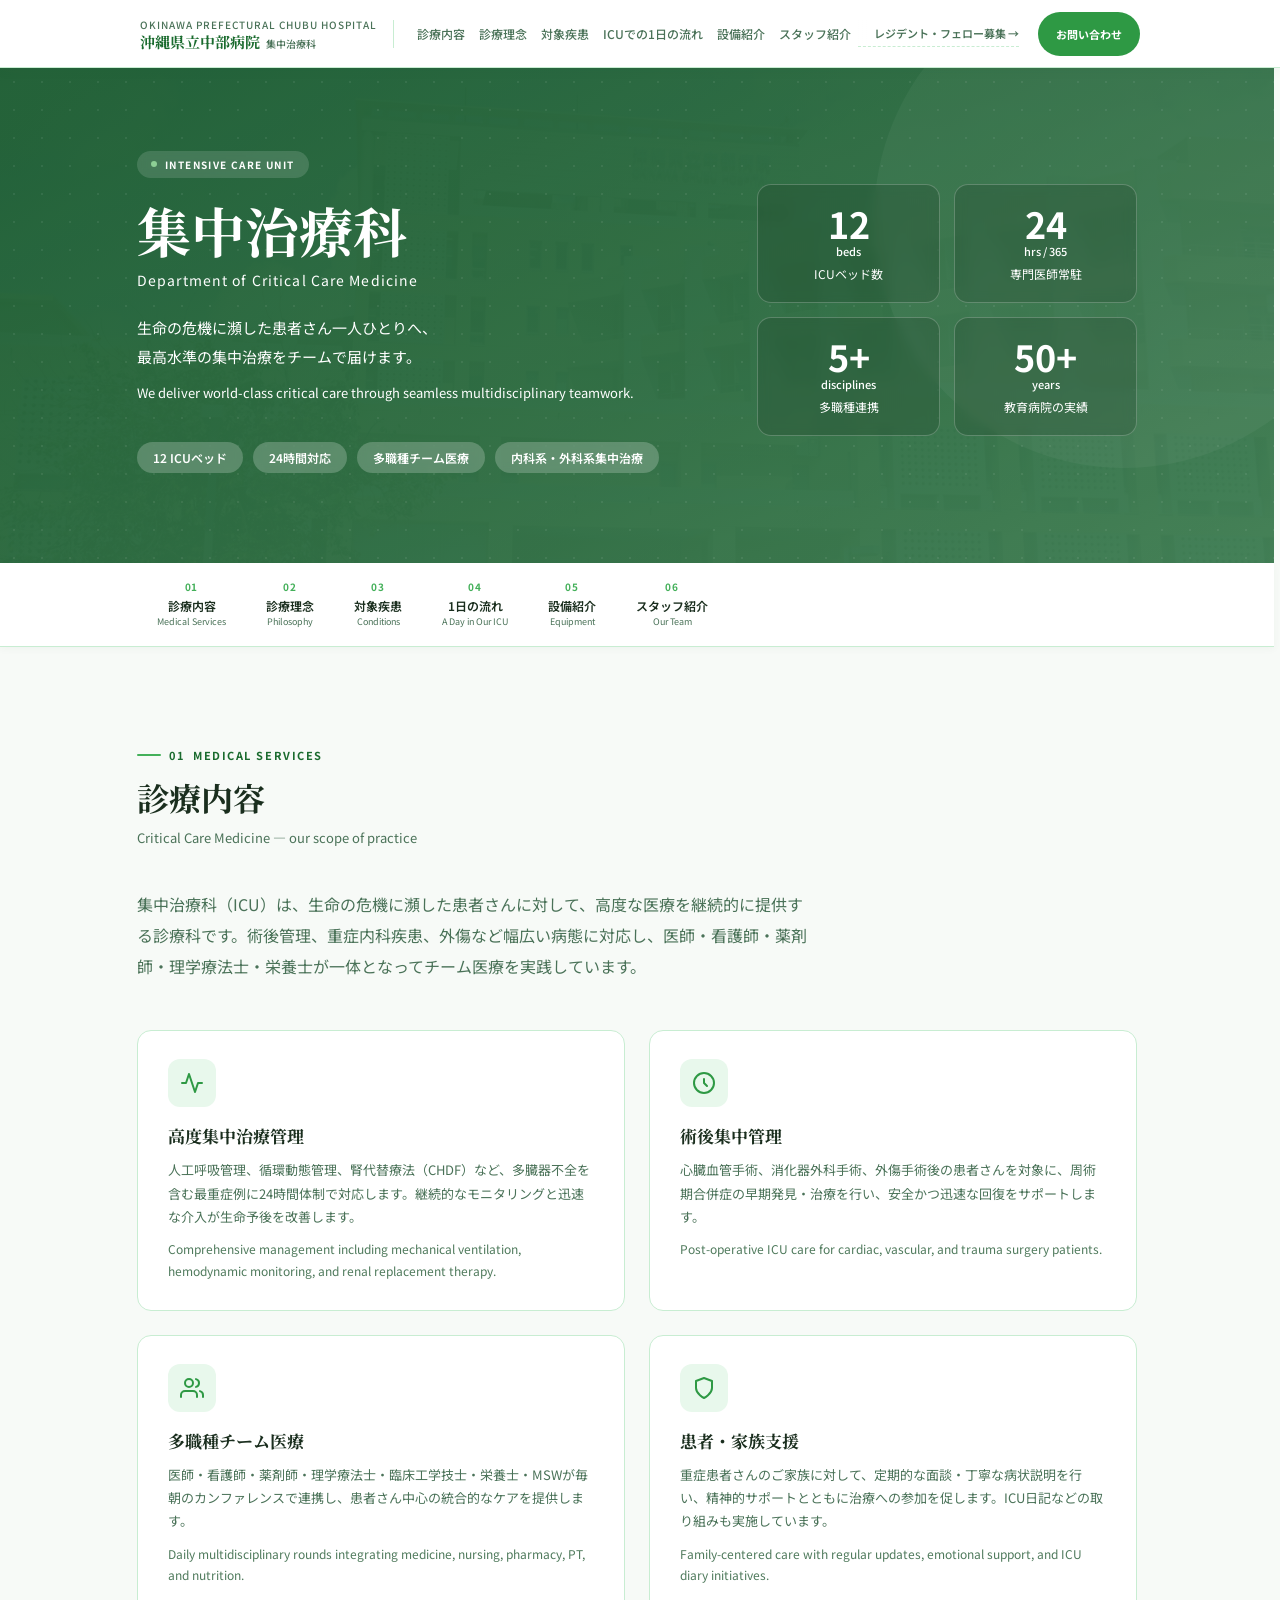
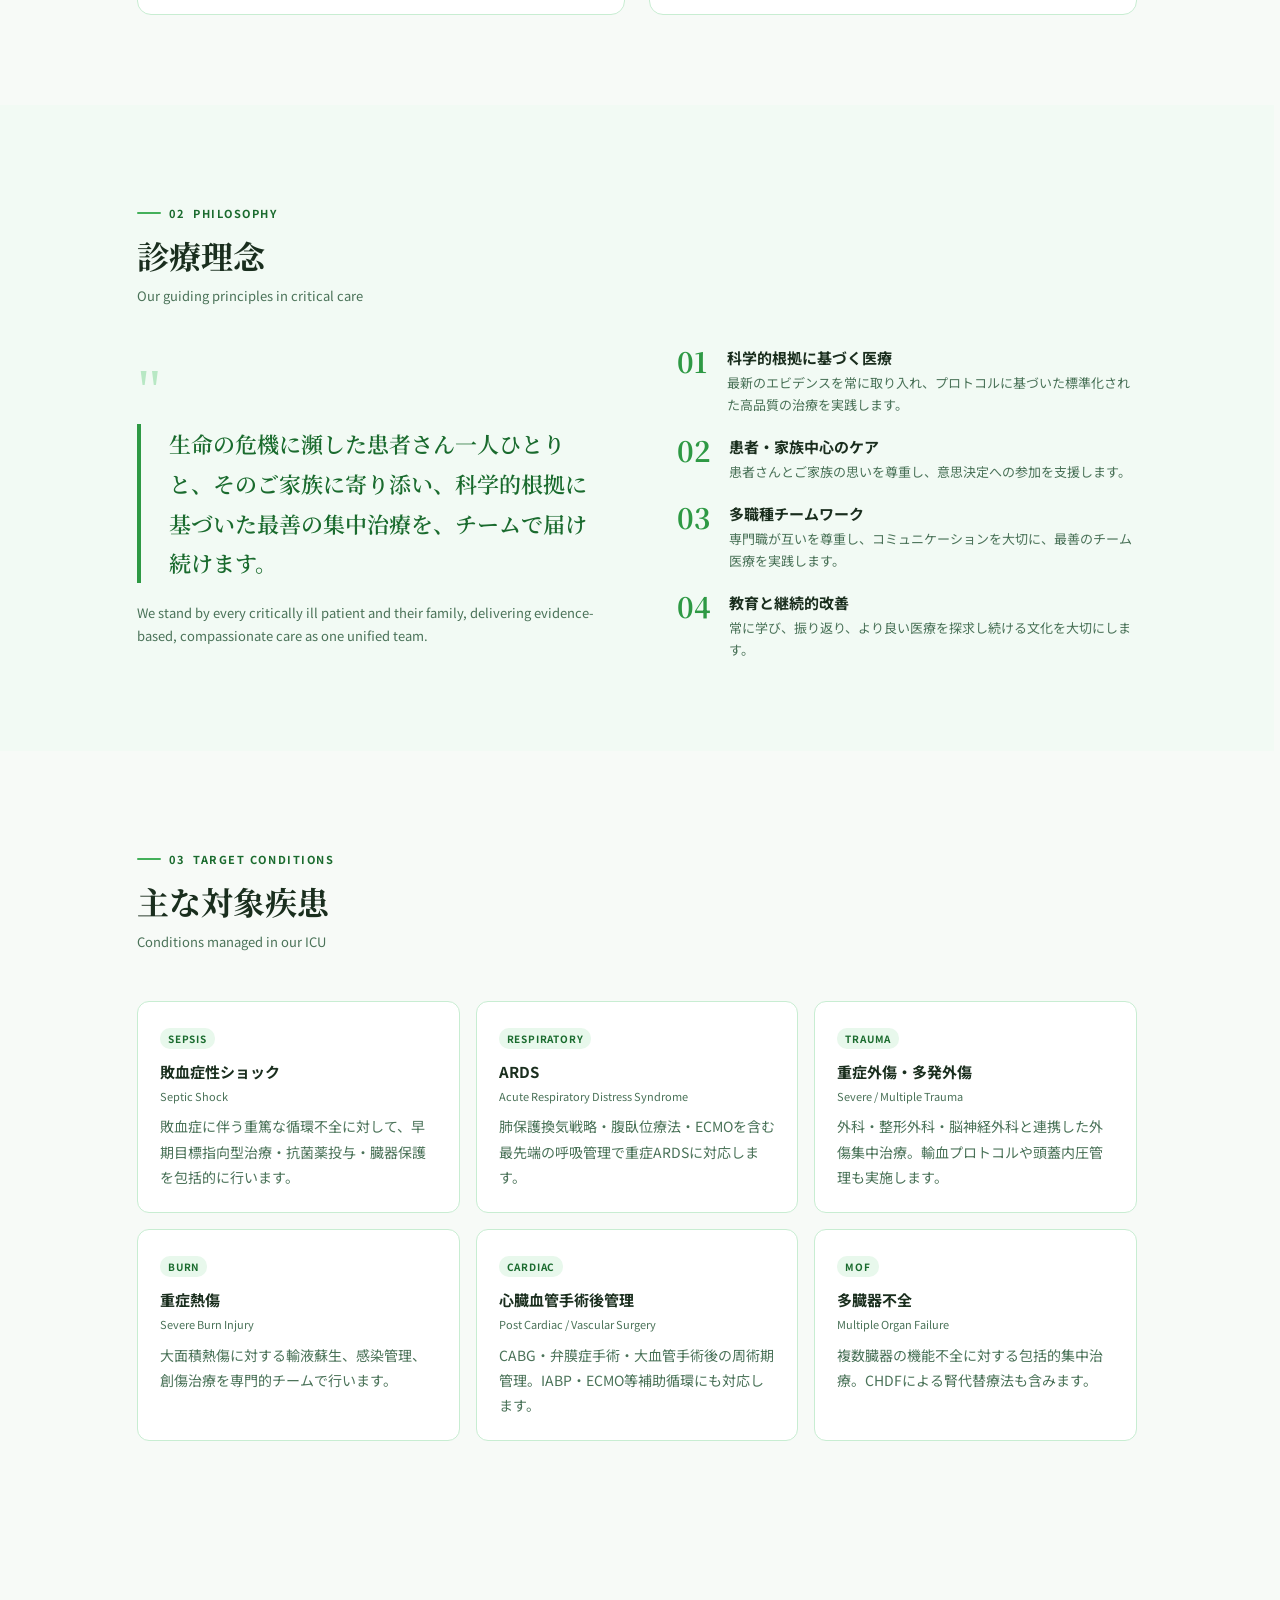
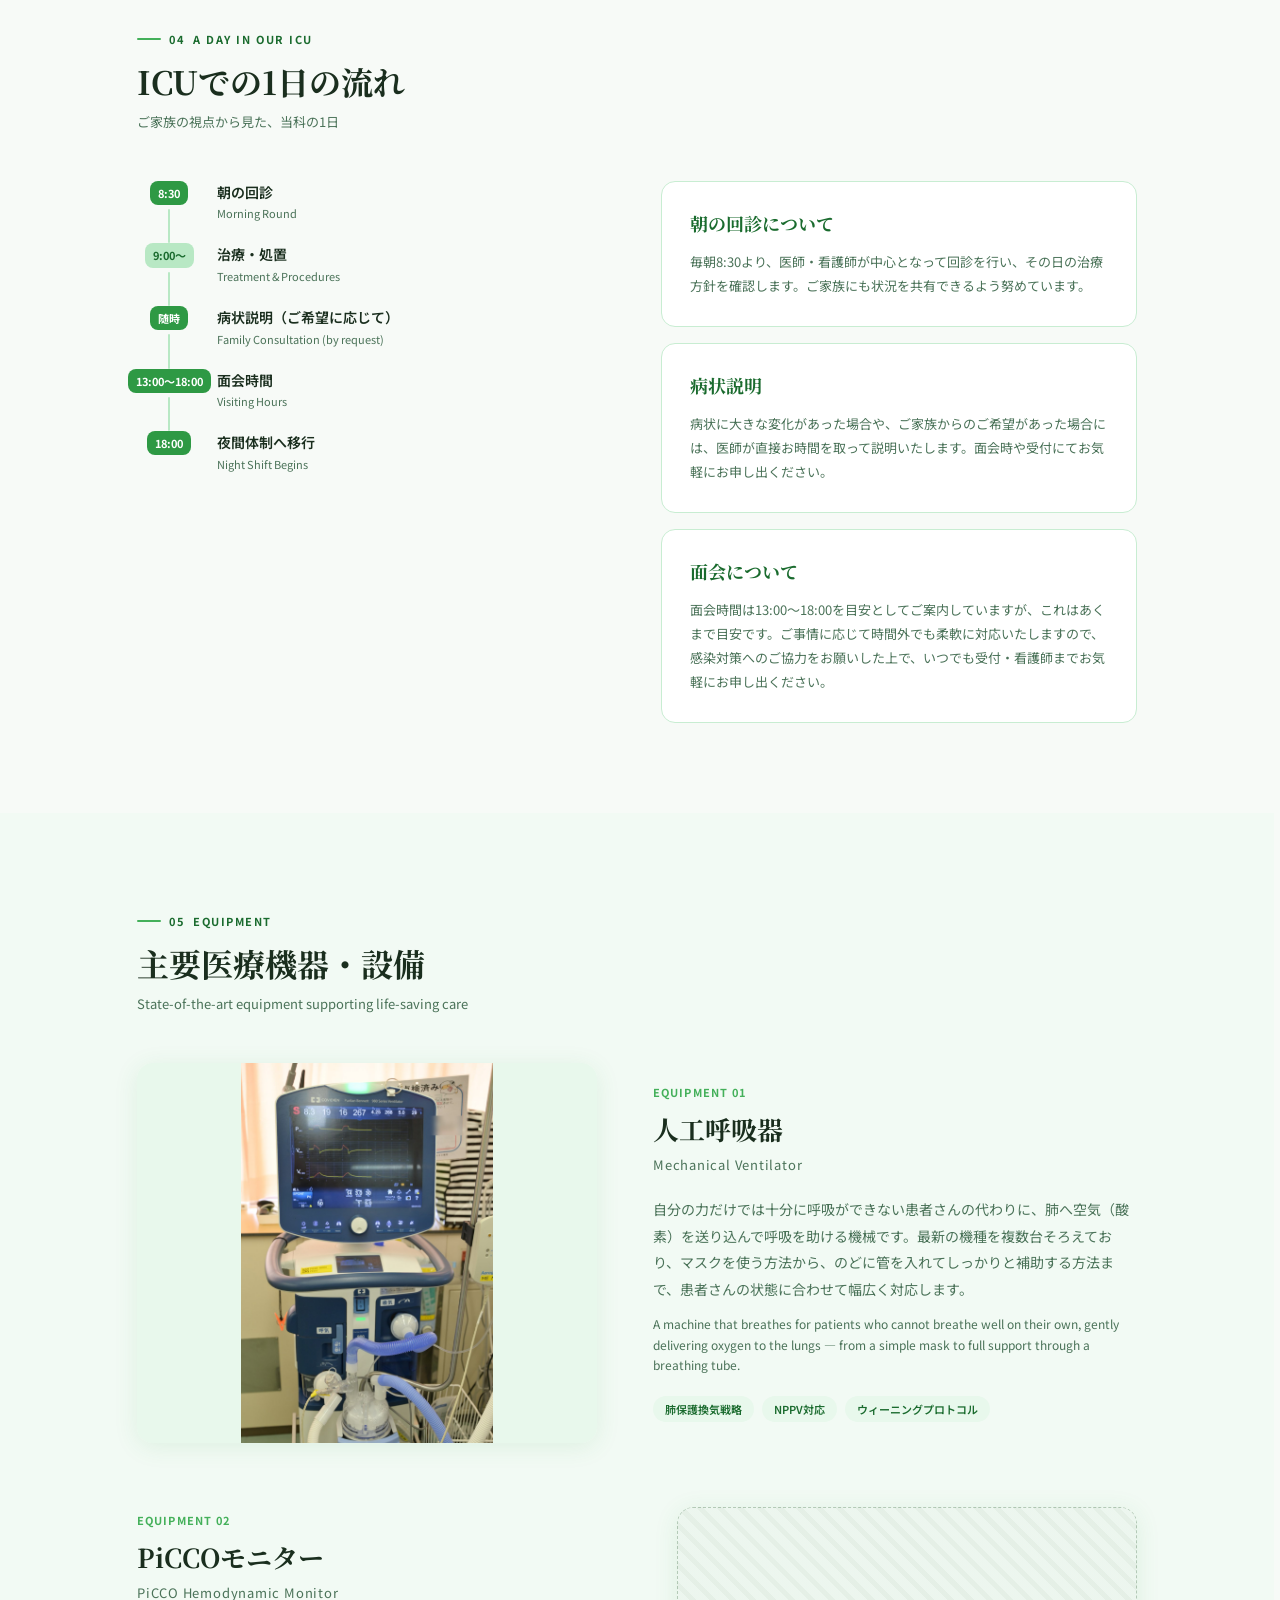
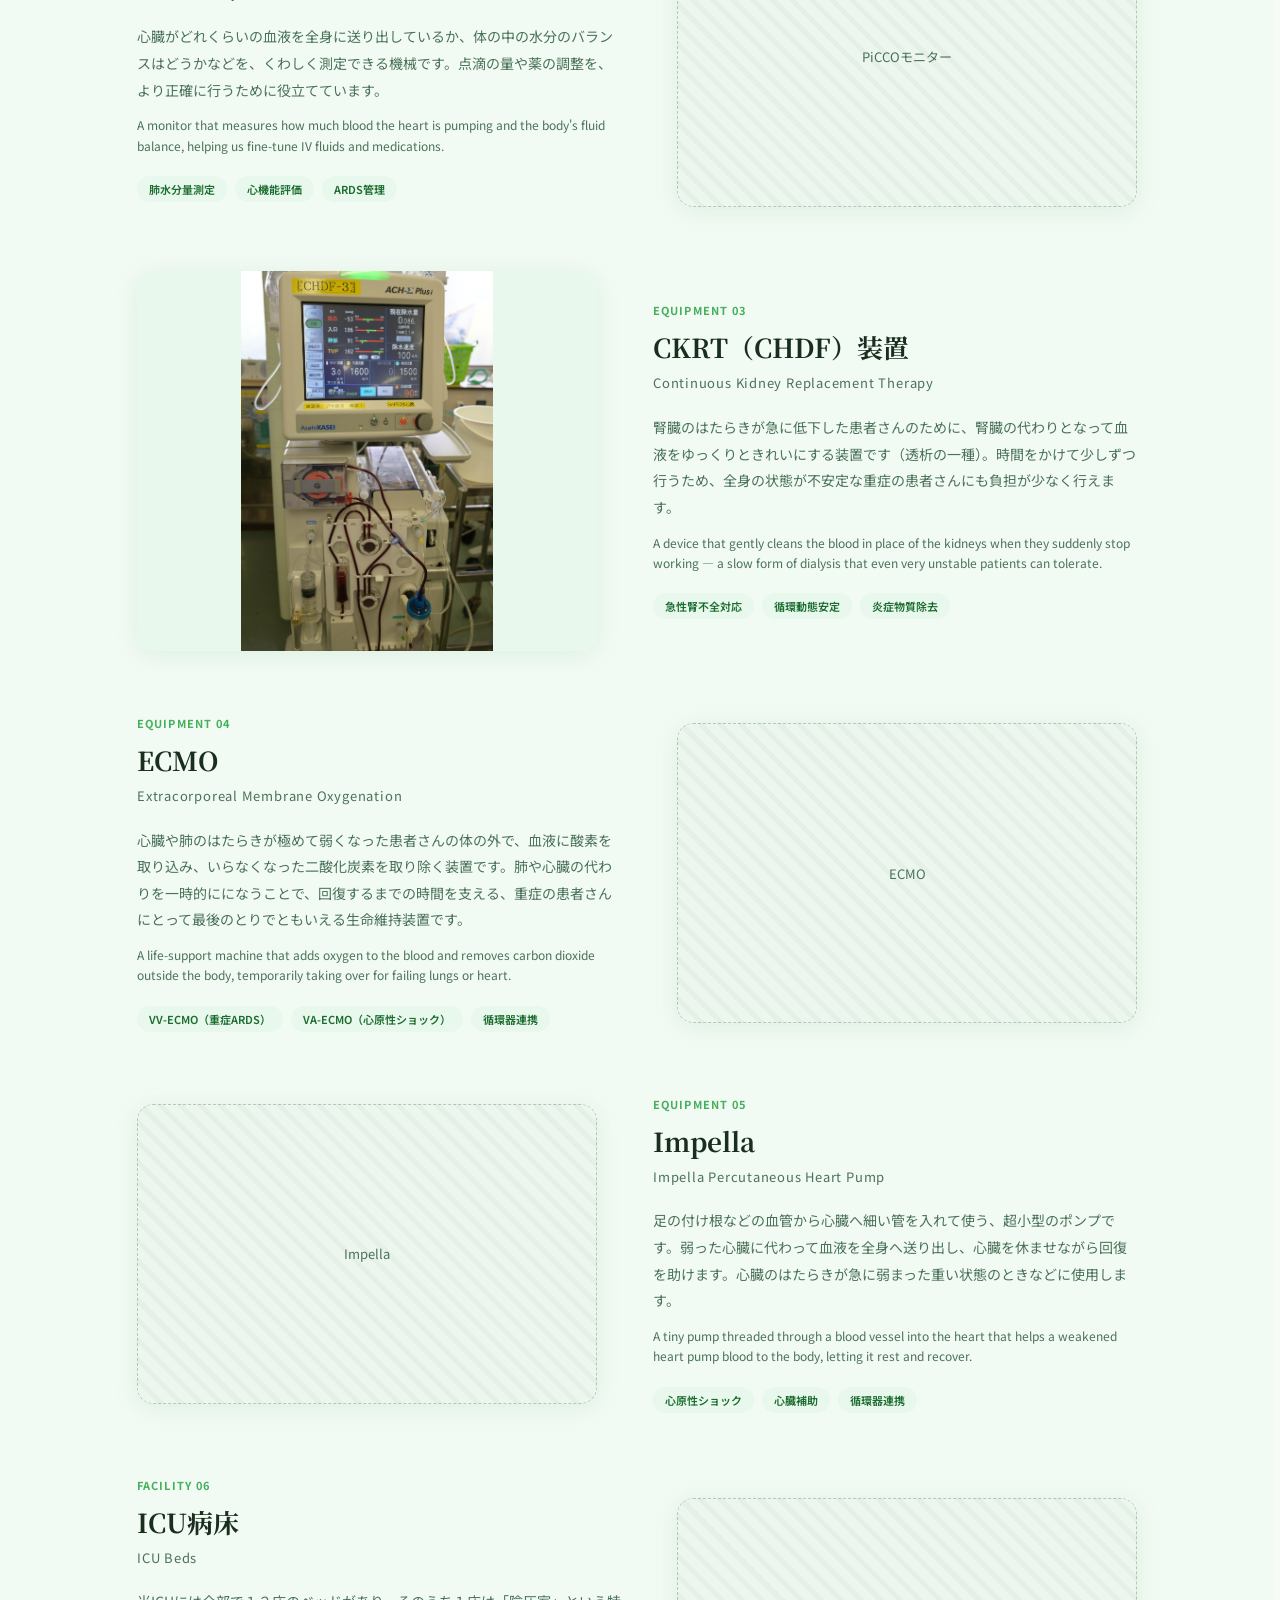
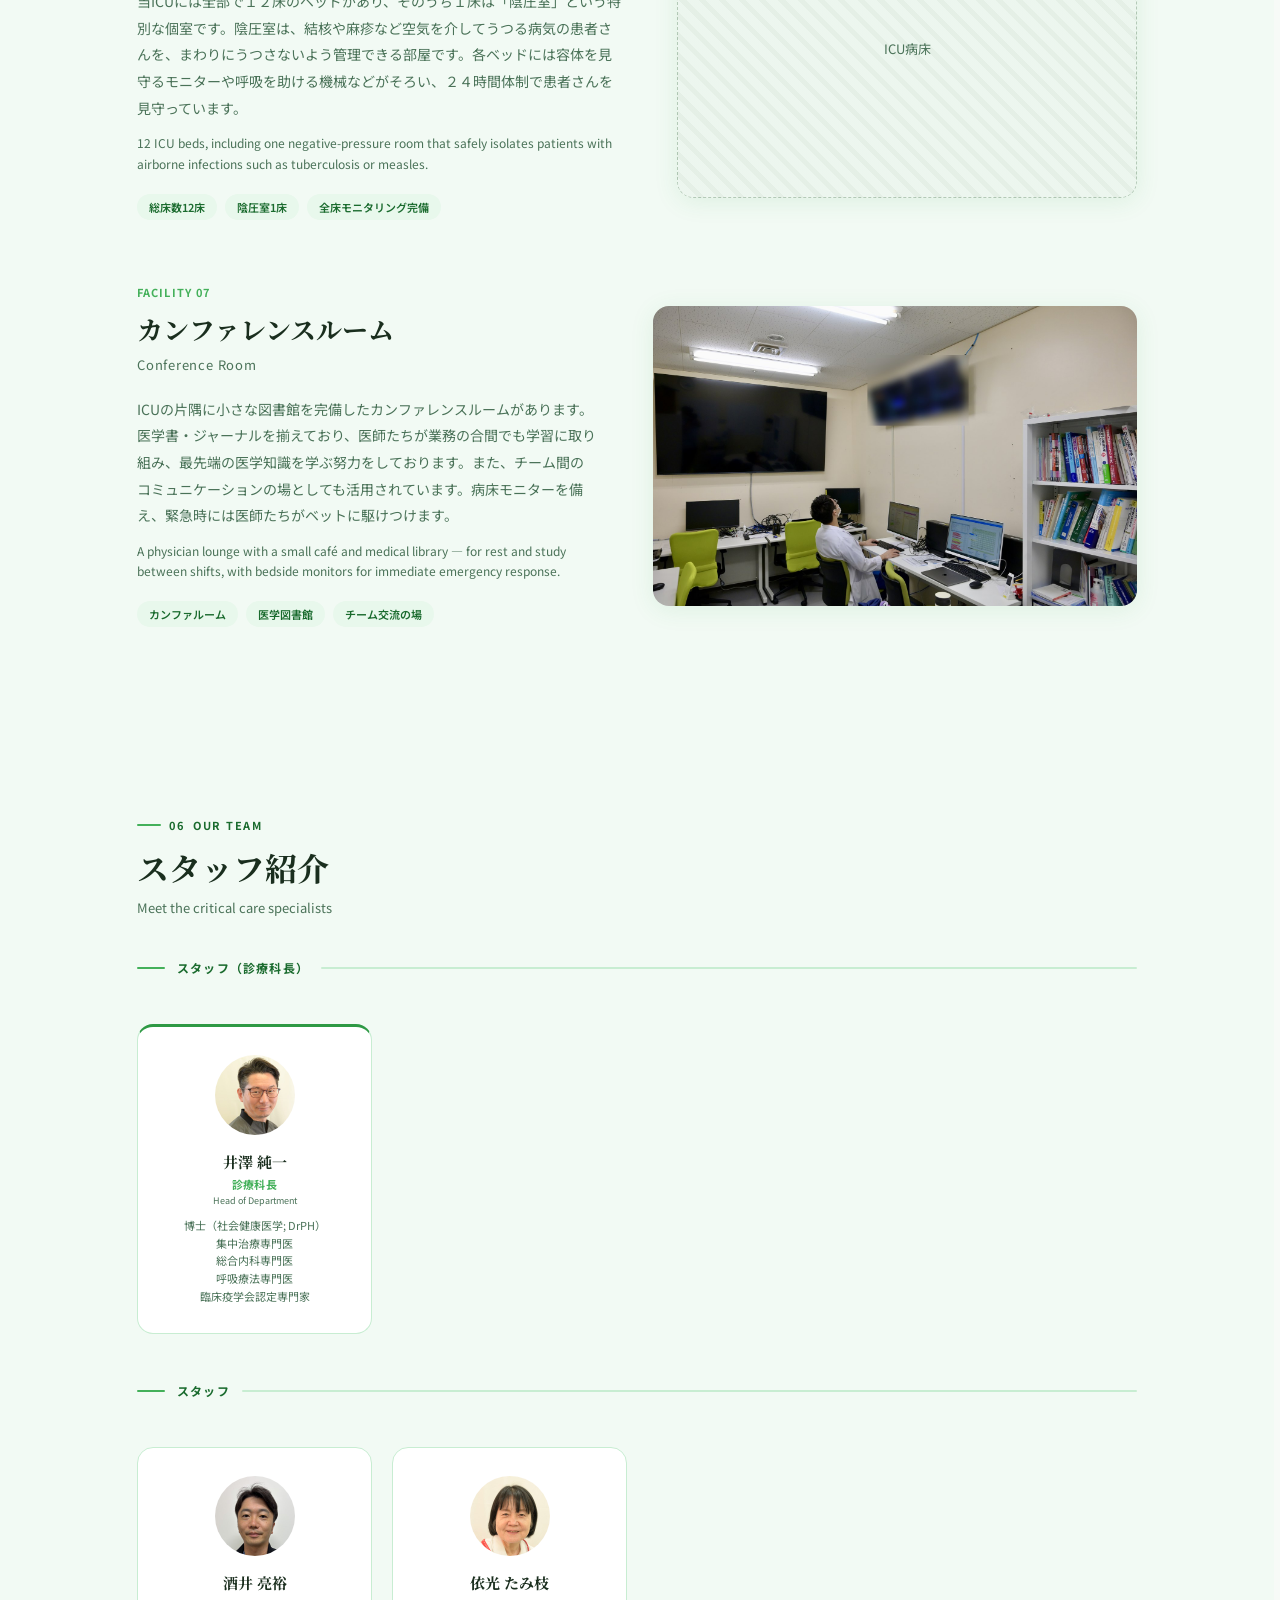
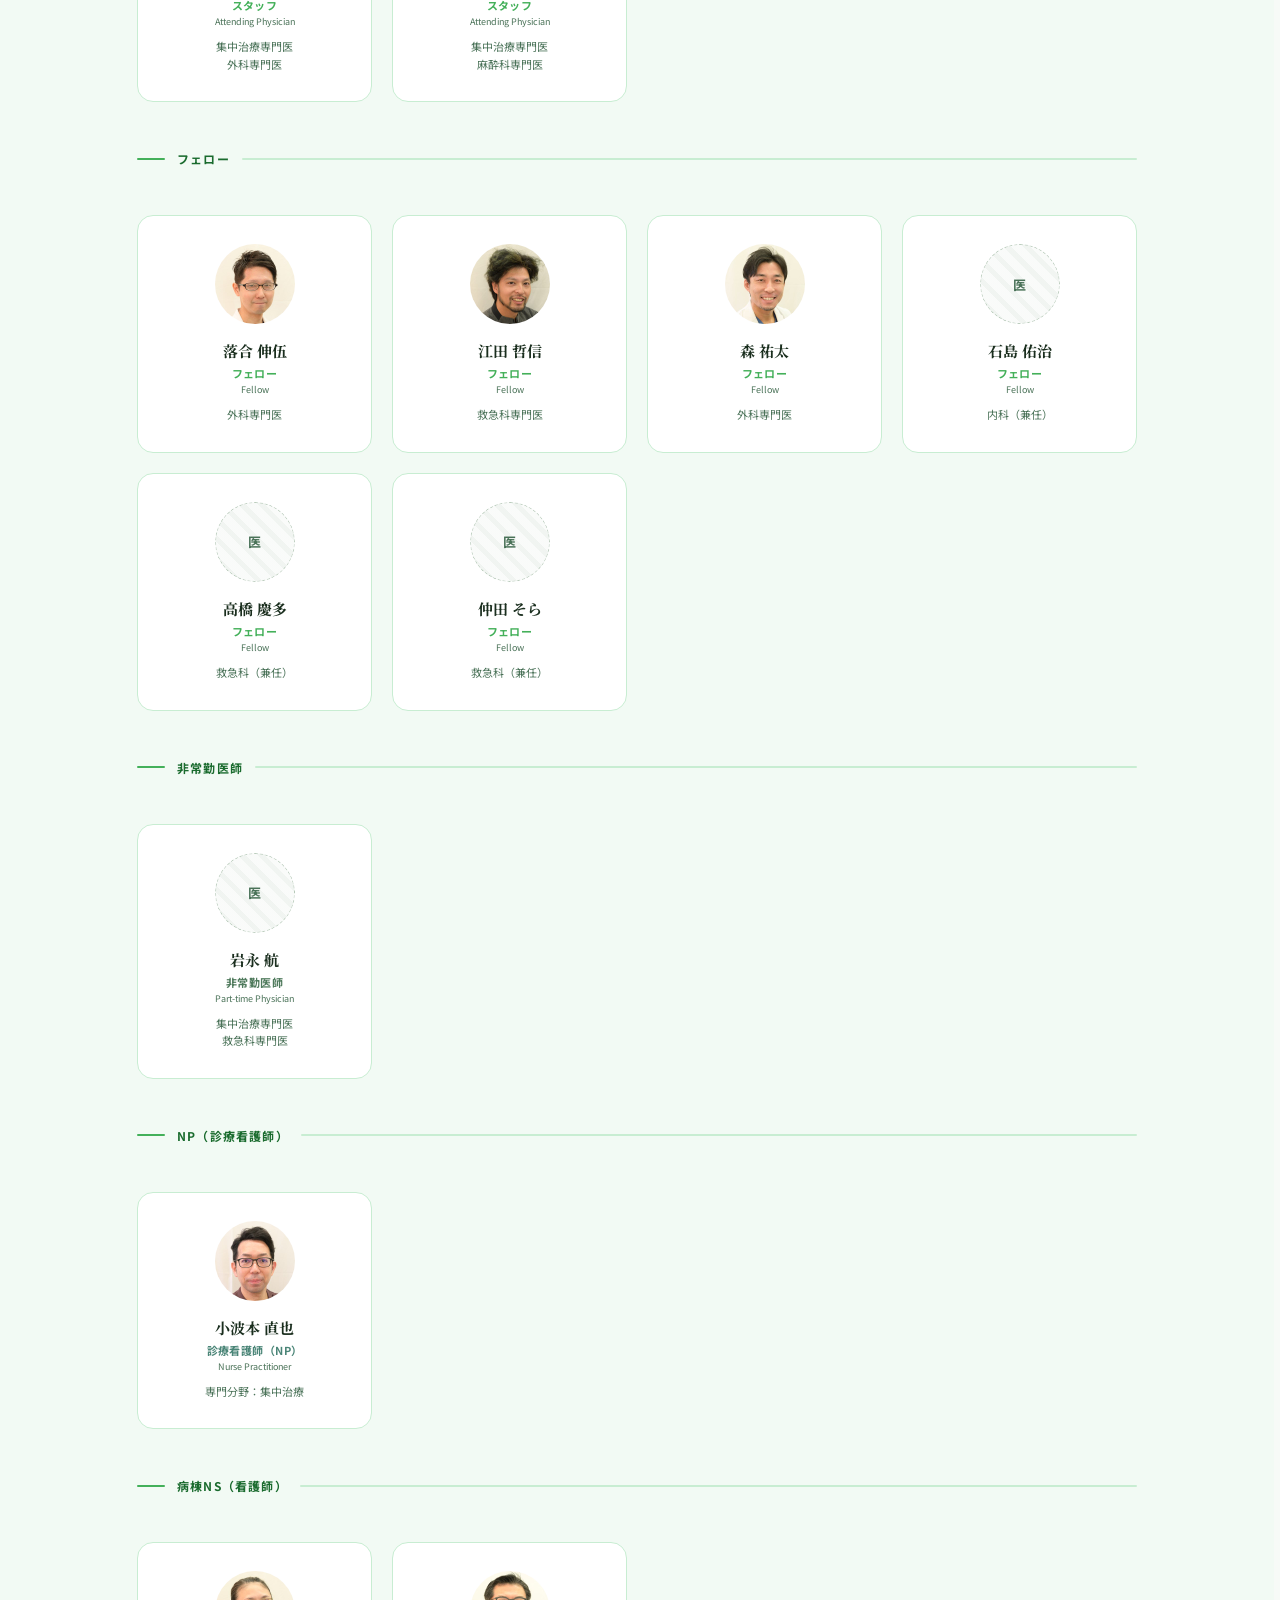
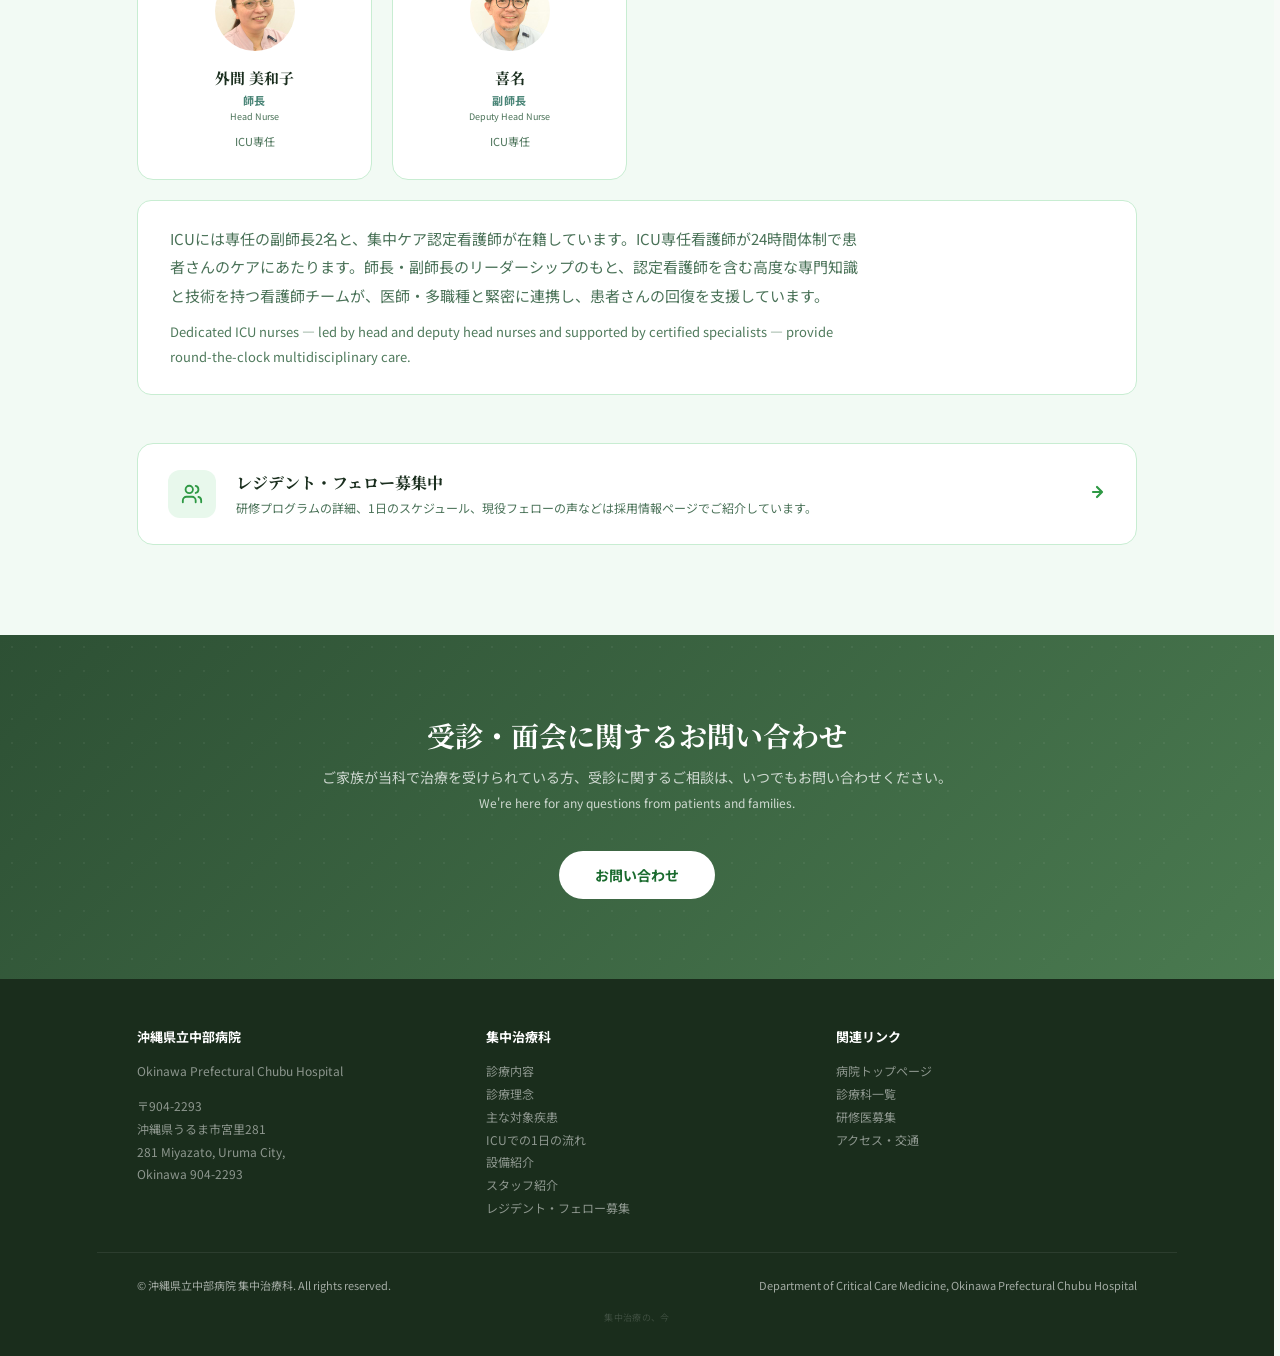
==== index.html @ 28f78ae8 "第5段階: ダミー枠の英語表記、ヘッダーの押せないリンク、残りのコントラスト ダミー枠（写真が入るまでの点線の箱・両ページ） - 「ICU Beds · photo」のような英語の補助表記を非表示にし" ====
<!DOCTYPE html>
<html lang="ja">
<head>
  <meta charset="UTF-8">
  <meta name="viewport" content="width=device-width, initial-scale=1.0">
  <meta name="robots" content="noindex, nofollow">
  <title>集中治療科 | 沖縄県立中部病院</title>
  <link rel="preconnect" href="https://fonts.googleapis.com">
  <!-- フォント本体は fonts.gstatic.com から来るので、そちらにも先に接続しておく -->
  <link rel="preconnect" href="https://fonts.gstatic.com" crossorigin>
  <link href="https://fonts.googleapis.com/css2?family=Noto+Sans+JP:wght@300;400;500;600;700&family=Noto+Serif+JP:wght@400;500;600;700&display=swap" rel="stylesheet">
  <link rel="stylesheet" href="style.css?v=20260916e">
  <link rel="icon" type="image/svg+xml" href="[data-uri]">
</head>
<body>
<a class="skip-link" href="#main">本文へスキップ</a>

<!-- STICKY HEADER -->
<header id="site-header">
  <div class="inner">
    <div class="header-logo">
      <div class="hosp">OKINAWA PREFECTURAL CHUBU HOSPITAL</div>
      <div class="dept">沖縄県立中部病院<span>集中治療科</span></div>
    </div>
    <div class="header-divider"></div>
    <button id="navToggle" class="nav-toggle" aria-label="メニューを開く" aria-expanded="false" aria-controls="main-nav">
      <span class="nav-toggle-bar"></span><span class="nav-toggle-bar"></span><span class="nav-toggle-bar"></span>
    </button>
    <nav id="main-nav">
      <button class="nav-link" data-target="medical">診療内容</button>
      <button class="nav-link" data-target="philosophy">診療理念</button>
      <button class="nav-link" data-target="diseases">対象疾患</button>
      <button class="nav-link" data-target="daily-flow">ICUでの1日の流れ</button>
      <button class="nav-link" data-target="equipment">設備紹介</button>
      <button class="nav-link" data-target="staff">スタッフ紹介</button>
      <a class="header-crosslink" href="recruit.html"><span class="cl-long">医療従事者の方へ：</span>レジデント・フェロー募集 →</a>
    </nav>
    <!-- 一般向けページのお問い合わせは病院公式サイトの問い合わせフォームへ。
         採用ページ（recruit.html）は宛先が別（医師募集ページ）なので注意。 -->
    <a class="header-contact" href="https://chubuweb.hosp.pref.okinawa.jp/contact/"
       target="_blank" rel="noopener noreferrer"
       aria-label="お問い合わせ（病院公式サイトのお問い合わせページ・新しいタブで開きます）">お問い合わせ</a>
  </div>
</header>

<main id="main">
<!-- HERO -->
<section id="hero">
  <div class="hero-inner">
    <div class="hero-text">
      <div class="hero-badge"><div class="dot"></div><span>INTENSIVE CARE UNIT</span></div>
      <h1 class="hero-title">集中治療科</h1>
      <p class="hero-title-en">Department of Critical Care Medicine</p>
      <p class="hero-desc">
        生命の危機に瀕した患者さん一人ひとりへ、<br>
        最高水準の集中治療をチームで届けます。
        <span style="font-size:13px;color:#fff;">We deliver world-class critical care through seamless multidisciplinary teamwork.</span>
      </p>
      <div class="hero-tags">
        <span class="hero-tag">12 ICUベッド</span>
        <span class="hero-tag">24時間対応</span>
        <span class="hero-tag">多職種チーム医療</span>
        <span class="hero-tag">内科系・外科系集中治療</span>
      </div>
    </div>
    <div class="hero-stats">
      <div class="hero-stat">
        <div class="num">12</div>
        <div class="unit">beds</div>
        <div class="label">ICUベッド数</div>
      </div>
      <div class="hero-stat">
        <div class="num">24</div>
        <div class="unit">hrs / 365</div>
        <div class="label">専門医師常駐</div>
      </div>
      <div class="hero-stat">
        <div class="num">5+</div>
        <div class="unit">disciplines</div>
        <div class="label">多職種連携</div>
      </div>
      <div class="hero-stat">
        <div class="num">50+</div>
        <div class="unit">years</div>
        <div class="label">教育病院の実績</div>
      </div>
    </div>
  </div>
</section>

<!-- JUMP NAV (TABLE OF CONTENTS) -->
<div id="jump-nav">
  <div class="jump-nav-inner">
    <a class="jump-item" href="#medical"><span class="num">01</span><span class="name">診療内容</span><span class="name-en">Medical Services</span></a>
    <a class="jump-item" href="#philosophy"><span class="num">02</span><span class="name">診療理念</span><span class="name-en">Philosophy</span></a>
    <a class="jump-item" href="#diseases"><span class="num">03</span><span class="name">対象疾患</span><span class="name-en">Conditions</span></a>
    <a class="jump-item" href="#daily-flow"><span class="num">04</span><span class="name">1日の流れ</span><span class="name-en">A Day in Our ICU</span></a>
    <a class="jump-item" href="#equipment"><span class="num">05</span><span class="name">設備紹介</span><span class="name-en">Equipment</span></a>
    <a class="jump-item" href="#staff"><span class="num">06</span><span class="name">スタッフ紹介</span><span class="name-en">Our Team</span></a>
  </div>
</div>

<!-- ════════════════════════════════ -->
<!-- 01 診療内容                      -->
<!-- ════════════════════════════════ -->
<section id="medical" class="page-section" data-screen-label="01 診療内容">
  <div class="container">
    <div class="section-label">01 &nbsp;Medical Services</div>
    <h2 class="section-title">診療内容</h2>
    <p class="section-subtitle">Critical Care Medicine — our scope of practice</p>

    <p style="font-size:16px;color:var(--text-muted);line-height:1.95;max-width:680px;margin-bottom:48px;text-wrap:pretty;">
      集中治療科（ICU）は、生命の危機に瀕した患者さんに対して、高度な医療を継続的に提供する診療科です。術後管理、重症内科疾患、外傷など幅広い病態に対応し、医師・看護師・薬剤師・理学療法士・栄養士が一体となってチーム医療を実践しています。
    </p>

    <div class="medical-grid">
      <div class="medical-card reveal">
        <div class="icon">
          <svg width="24" height="24" viewBox="0 0 24 24" fill="none" stroke="var(--primary)" stroke-width="2" stroke-linecap="round" stroke-linejoin="round"><path d="M22 12h-4l-3 9L9 3l-3 9H2"/></svg>
        </div>
        <h3>高度集中治療管理</h3>
        <p>人工呼吸管理、循環動態管理、腎代替療法（CHDF）など、多臓器不全を含む最重症例に24時間体制で対応します。継続的なモニタリングと迅速な介入が生命予後を改善します。</p>
        <p style="font-size:12px;margin-top:10px;color:var(--text-light);">Comprehensive management including mechanical ventilation, hemodynamic monitoring, and renal replacement therapy.</p>
      </div>
      <div class="medical-card reveal">
        <div class="icon">
          <svg width="24" height="24" viewBox="0 0 24 24" fill="none" stroke="var(--primary)" stroke-width="2" stroke-linecap="round" stroke-linejoin="round"><circle cx="12" cy="12" r="10"/><path d="M12 8v4l3 3"/></svg>
        </div>
        <h3>術後集中管理</h3>
        <p>心臓血管手術、消化器外科手術、外傷手術後の患者さんを対象に、周術期合併症の早期発見・治療を行い、安全かつ迅速な回復をサポートします。</p>
        <p style="font-size:12px;margin-top:10px;color:var(--text-light);">Post-operative ICU care for cardiac, vascular, and trauma surgery patients.</p>
      </div>
      <div class="medical-card reveal">
        <div class="icon">
          <svg width="24" height="24" viewBox="0 0 24 24" fill="none" stroke="var(--primary)" stroke-width="2" stroke-linecap="round" stroke-linejoin="round"><path d="M17 21v-2a4 4 0 0 0-4-4H5a4 4 0 0 0-4 4v2"/><circle cx="9" cy="7" r="4"/><path d="M23 21v-2a4 4 0 0 0-3-3.87"/><path d="M16 3.13a4 4 0 0 1 0 7.75"/></svg>
        </div>
        <h3>多職種チーム医療</h3>
        <p>医師・看護師・薬剤師・理学療法士・臨床工学技士・栄養士・MSWが毎朝のカンファレンスで連携し、患者さん中心の統合的なケアを提供します。</p>
        <p style="font-size:12px;margin-top:10px;color:var(--text-light);">Daily multidisciplinary rounds integrating medicine, nursing, pharmacy, PT, and nutrition.</p>
      </div>
      <div class="medical-card reveal">
        <div class="icon">
          <svg width="24" height="24" viewBox="0 0 24 24" fill="none" stroke="var(--primary)" stroke-width="2" stroke-linecap="round" stroke-linejoin="round"><path d="M12 22s8-4 8-10V5l-8-3-8 3v7c0 6 8 10 8 10z"/></svg>
        </div>
        <h3>患者・家族支援</h3>
        <p>重症患者さんのご家族に対して、定期的な面談・丁寧な病状説明を行い、精神的サポートとともに治療への参加を促します。ICU日記などの取り組みも実施しています。</p>
        <p style="font-size:12px;margin-top:10px;color:var(--text-light);">Family-centered care with regular updates, emotional support, and ICU diary initiatives.</p>
      </div>
    </div>
  </div>
</section>

<!-- ════════════════════════════════ -->
<!-- 02 診療理念                      -->
<!-- ════════════════════════════════ -->
<section id="philosophy" class="page-section alt" data-screen-label="02 診療理念">
  <div class="container">
    <div class="section-label">02 &nbsp;Philosophy</div>
    <h2 class="section-title">診療理念</h2>
    <p class="section-subtitle">Our guiding principles in critical care</p>

    <div class="philosophy-inner">
      <div class="reveal">
        <div class="philosophy-quote-mark">"</div>
        <div class="philosophy-quote">
          生命の危機に瀕した患者さん一人ひとりと、そのご家族に寄り添い、科学的根拠に基づいた最善の集中治療を、チームで届け続けます。
        </div>
        <p style="font-size:13px;color:var(--text-muted);margin-top:18px;line-height:1.8;">
          We stand by every critically ill patient and their family, delivering evidence-based, compassionate care as one unified team.
        </p>
      </div>

      <div class="philosophy-values reveal">
        <div class="value-item">
          <div class="value-num">01</div>
          <div>
            <h3>科学的根拠に基づく医療</h3>
            <p>最新のエビデンスを常に取り入れ、プロトコルに基づいた標準化された高品質の治療を実践します。</p>
          </div>
        </div>
        <div class="value-item">
          <div class="value-num">02</div>
          <div>
            <h3>患者・家族中心のケア</h3>
            <p>患者さんとご家族の思いを尊重し、意思決定への参加を支援します。</p>
          </div>
        </div>
        <div class="value-item">
          <div class="value-num">03</div>
          <div>
            <h3>多職種チームワーク</h3>
            <p>専門職が互いを尊重し、コミュニケーションを大切に、最善のチーム医療を実践します。</p>
          </div>
        </div>
        <div class="value-item">
          <div class="value-num">04</div>
          <div>
            <h3>教育と継続的改善</h3>
            <p>常に学び、振り返り、より良い医療を探求し続ける文化を大切にします。</p>
          </div>
        </div>
      </div>
    </div>
  </div>
</section>

<!-- ════════════════════════════════ -->
<!-- 03 対象疾患                      -->
<!-- ════════════════════════════════ -->
<section id="diseases" class="page-section" data-screen-label="03 対象疾患">
  <div class="container">
    <div class="section-label">03 &nbsp;Target Conditions</div>
    <h2 class="section-title">主な対象疾患</h2>
    <p class="section-subtitle">Conditions managed in our ICU</p>

    <div class="disease-grid">
      <div class="disease-card reveal">
        <div class="tag">SEPSIS</div>
        <h3>敗血症性ショック</h3>
        <p class="en">Septic Shock</p>
        <p style="font-size:14px;color:var(--text-muted);margin-top:10px;line-height:1.8;">敗血症に伴う重篤な循環不全に対して、早期目標指向型治療・抗菌薬投与・臓器保護を包括的に行います。</p>
      </div>
      <div class="disease-card reveal">
        <div class="tag">RESPIRATORY</div>
        <h3>ARDS</h3>
        <p class="en">Acute Respiratory Distress Syndrome</p>
        <p style="font-size:14px;color:var(--text-muted);margin-top:10px;line-height:1.8;">肺保護換気戦略・腹臥位療法・ECMOを含む最先端の呼吸管理で重症ARDSに対応します。</p>
      </div>
      <div class="disease-card reveal">
        <div class="tag">TRAUMA</div>
        <h3>重症外傷・多発外傷</h3>
        <p class="en">Severe / Multiple Trauma</p>
        <p style="font-size:14px;color:var(--text-muted);margin-top:10px;line-height:1.8;">外科・整形外科・脳神経外科と連携した外傷集中治療。輸血プロトコルや頭蓋内圧管理も実施します。</p>
      </div>
      <div class="disease-card reveal">
        <div class="tag">BURN</div>
        <h3>重症熱傷</h3>
        <p class="en">Severe Burn Injury</p>
        <p style="font-size:14px;color:var(--text-muted);margin-top:10px;line-height:1.8;">大面積熱傷に対する輸液蘇生、感染管理、創傷治療を専門的チームで行います。</p>
      </div>
      <div class="disease-card reveal">
        <div class="tag">CARDIAC</div>
        <h3>心臓血管手術後管理</h3>
        <p class="en">Post Cardiac / Vascular Surgery</p>
        <p style="font-size:14px;color:var(--text-muted);margin-top:10px;line-height:1.8;">CABG・弁膜症手術・大血管手術後の周術期管理。IABP・ECMO等補助循環にも対応します。</p>
      </div>
      <div class="disease-card reveal">
        <div class="tag">MOF</div>
        <h3>多臓器不全</h3>
        <p class="en">Multiple Organ Failure</p>
        <p style="font-size:14px;color:var(--text-muted);margin-top:10px;line-height:1.8;">複数臓器の機能不全に対する包括的集中治療。CHDFによる腎代替療法も含みます。</p>
      </div>
    </div>
  </div>
</section>

<!-- ════════════════════════════════ -->
<!-- 04 ICUでの1日の流れ                -->
<!-- ════════════════════════════════ -->
<section id="daily-flow" class="page-section" data-screen-label="04 ICUでの1日の流れ">
  <div class="container">
    <div class="section-label">04 &nbsp;A Day in Our ICU</div>
    <h2 class="section-title">ICUでの1日の流れ</h2>
    <p class="section-subtitle">ご家族の視点から見た、当科の1日</p>

    <div class="schedule-container">
      <div class="schedule-list reveal">
        <div class="schedule-item">
          <div class="schedule-time-col">
            <div class="schedule-time-badge">8:30</div>
            <div class="schedule-connector"></div>
          </div>
          <div class="schedule-body">
            <div class="schedule-ja">朝の回診</div>
            <div class="schedule-en">Morning Round</div>
          </div>
        </div>
        <div class="schedule-item minor">
          <div class="schedule-time-col">
            <div class="schedule-time-badge">9:00〜</div>
            <div class="schedule-connector"></div>
          </div>
          <div class="schedule-body">
            <div class="schedule-ja">治療・処置</div>
            <div class="schedule-en">Treatment &amp; Procedures</div>
          </div>
        </div>
        <div class="schedule-item">
          <div class="schedule-time-col">
            <div class="schedule-time-badge">随時</div>
            <div class="schedule-connector"></div>
          </div>
          <div class="schedule-body">
            <div class="schedule-ja">病状説明（ご希望に応じて）</div>
            <div class="schedule-en">Family Consultation (by request)</div>
          </div>
        </div>
        <div class="schedule-item">
          <div class="schedule-time-col">
            <div class="schedule-time-badge">13:00〜18:00</div>
            <div class="schedule-connector"></div>
          </div>
          <div class="schedule-body">
            <div class="schedule-ja">面会時間</div>
            <div class="schedule-en">Visiting Hours</div>
          </div>
        </div>
        <div class="schedule-item">
          <div class="schedule-time-col">
            <div class="schedule-time-badge">18:00</div>
            <div class="schedule-connector"></div>
          </div>
          <div class="schedule-body">
            <div class="schedule-ja">夜間体制へ移行</div>
            <div class="schedule-en">Night Shift Begins</div>
          </div>
        </div>
      </div>

      <div class="reveal">
        <div class="schedule-desc" style="margin-bottom:16px;">
          <h3>朝の回診について</h3>
          <p>毎朝8:30より、医師・看護師が中心となって回診を行い、その日の治療方針を確認します。ご家族にも状況を共有できるよう努めています。</p>
        </div>
        <div class="schedule-desc" style="margin-bottom:16px;">
          <h3>病状説明</h3>
          <p>病状に大きな変化があった場合や、ご家族からのご希望があった場合には、医師が直接お時間を取って説明いたします。面会時や受付にてお気軽にお申し出ください。</p>
        </div>
        <div class="schedule-desc">
          <h3>面会について</h3>
          <p>面会時間は13:00〜18:00を目安としてご案内していますが、これはあくまで目安です。ご事情に応じて時間外でも柔軟に対応いたしますので、感染対策へのご協力をお願いした上で、いつでも受付・看護師までお気軽にお申し出ください。</p>
        </div>
      </div>
    </div>
  </div>
</section>

<!-- ════════════════════════════════ -->
<!-- 05 設備紹介                      -->
<!-- ════════════════════════════════ -->
<section id="equipment" class="page-section alt" data-screen-label="05 設備紹介">
  <div class="container">
    <div class="section-label">05 &nbsp;Equipment</div>
    <h2 class="section-title">主要医療機器・設備</h2>
    <p class="section-subtitle">State-of-the-art equipment supporting life-saving care</p>

    <div class="equipment-list">

      <!-- 人工呼吸器 -->
      <div class="equipment-item left reveal">
        <div class="equip-img">
          <img class="equip-photo contain" src="media/photos/ventilator.jpg"
               alt="ICUで使用している人工呼吸器" width="1065" height="1600" loading="lazy">
        </div>
        <div class="equip-body">
          <div class="equip-num">EQUIPMENT 01</div>
          <h3>人工呼吸器</h3>
          <p class="en">Mechanical Ventilator</p>
          <p>自分の力だけでは十分に呼吸ができない患者さんの代わりに、肺へ空気（酸素）を送り込んで呼吸を助ける機械です。最新の機種を複数台そろえており、マスクを使う方法から、のどに管を入れてしっかりと補助する方法まで、患者さんの状態に合わせて幅広く対応します。</p>
          <p style="font-size:12px;color:var(--text-muted);margin-top:12px;line-height:1.7;">A machine that breathes for patients who cannot breathe well on their own, gently delivering oxygen to the lungs — from a simple mask to full support through a breathing tube.</p>
          <div class="equip-feature-tags">
            <span>肺保護換気戦略</span><span>NPPV対応</span><span>ウィーニングプロトコル</span>
          </div>
        </div>
      </div>

      <!-- PiCCO -->
      <div class="equipment-item right reveal">
        <div class="equip-img">
          <div class="img-placeholder">
            <span>PiCCOモニター</span>
            <span class="sub">PiCCO Monitor · photo</span>
          </div>
        </div>
        <div class="equip-body">
          <div class="equip-num">EQUIPMENT 02</div>
          <h3>PiCCOモニター</h3>
          <p class="en">PiCCO Hemodynamic Monitor</p>
          <p>心臓がどれくらいの血液を全身に送り出しているか、体の中の水分のバランスはどうかなどを、くわしく測定できる機械です。点滴の量や薬の調整を、より正確に行うために役立てています。</p>
          <p style="font-size:12px;color:var(--text-muted);margin-top:12px;line-height:1.7;">A monitor that measures how much blood the heart is pumping and the body's fluid balance, helping us fine-tune IV fluids and medications.</p>
          <div class="equip-feature-tags">
            <span>肺水分量測定</span><span>心機能評価</span><span>ARDS管理</span>
          </div>
        </div>
      </div>

      <!-- CKRT -->
      <div class="equipment-item left reveal">
        <div class="equip-img">
          <img class="equip-photo contain" src="media/photos/ckrt.jpg"
               alt="ICUで使用しているCKRT（持続的腎代替療法）装置" width="1065" height="1600" loading="lazy">
        </div>
        <div class="equip-body">
          <div class="equip-num">EQUIPMENT 03</div>
          <h3>CKRT（CHDF）装置</h3>
          <p class="en">Continuous Kidney Replacement Therapy</p>
          <p>腎臓のはたらきが急に低下した患者さんのために、腎臓の代わりとなって血液をゆっくりときれいにする装置です（透析の一種）。時間をかけて少しずつ行うため、全身の状態が不安定な重症の患者さんにも負担が少なく行えます。</p>
          <p style="font-size:12px;color:var(--text-muted);margin-top:12px;line-height:1.7;">A device that gently cleans the blood in place of the kidneys when they suddenly stop working — a slow form of dialysis that even very unstable patients can tolerate.</p>
          <div class="equip-feature-tags">
            <span>急性腎不全対応</span><span>循環動態安定</span><span>炎症物質除去</span>
          </div>
        </div>
      </div>

      <!-- ECMO -->
      <div class="equipment-item right reveal">
        <div class="equip-body">
          <div class="equip-num">EQUIPMENT 04</div>
          <h3>ECMO</h3>
          <p class="en">Extracorporeal Membrane Oxygenation</p>
          <p>心臓や肺のはたらきが極めて弱くなった患者さんの体の外で、血液に酸素を取り込み、いらなくなった二酸化炭素を取り除く装置です。肺や心臓の代わりを一時的にになうことで、回復するまでの時間を支える、重症の患者さんにとって最後のとりでともいえる生命維持装置です。</p>
          <p style="font-size:12px;color:var(--text-muted);margin-top:12px;line-height:1.7;">A life-support machine that adds oxygen to the blood and removes carbon dioxide outside the body, temporarily taking over for failing lungs or heart.</p>
          <div class="equip-feature-tags">
            <span>VV-ECMO（重症ARDS）</span><span>VA-ECMO（心原性ショック）</span><span>循環器連携</span>
          </div>
        </div>
        <div class="equip-img">
          <div class="img-placeholder">
            <span>ECMO</span>
            <span class="sub">Extracorporeal Membrane Oxygenation · photo</span>
          </div>
        </div>
      </div>

      <!-- Impella -->
      <div class="equipment-item left reveal">
        <div class="equip-img">
          <div class="img-placeholder">
            <span>Impella</span>
            <span class="sub">Impella Heart Pump · photo</span>
          </div>
        </div>
        <div class="equip-body">
          <div class="equip-num">EQUIPMENT 05</div>
          <h3>Impella</h3>
          <p class="en">Impella Percutaneous Heart Pump</p>
          <p>足の付け根などの血管から心臓へ細い管を入れて使う、超小型のポンプです。弱った心臓に代わって血液を全身へ送り出し、心臓を休ませながら回復を助けます。心臓のはたらきが急に弱まった重い状態のときなどに使用します。</p>
          <p style="font-size:12px;color:var(--text-muted);margin-top:12px;line-height:1.7;">A tiny pump threaded through a blood vessel into the heart that helps a weakened heart pump blood to the body, letting it rest and recover.</p>
          <div class="equip-feature-tags">
            <span>心原性ショック</span><span>心臓補助</span><span>循環器連携</span>
          </div>
        </div>
      </div>

      <!-- ICU病床 -->
      <!-- 設備は left / right を交互に並べる。ここが left のままで、ひとつ上の
           Impella（left）と写真が同じ側に2回続いていた（2026-09-16 修正）。 -->
      <div class="equipment-item right reveal">
        <div class="equip-img">
          <div class="img-placeholder">
            <span>ICU病床</span>
            <span class="sub">ICU Beds · photo</span>
          </div>
        </div>
        <div class="equip-body">
          <div class="equip-num">FACILITY 06</div>
          <h3>ICU病床</h3>
          <p class="en">ICU Beds</p>
          <p>当ICUには全部で１２床のベッドがあり、そのうち１床は「陰圧室」という特別な個室です。陰圧室は、結核や麻疹など空気を介してうつる病気の患者さんを、まわりにうつさないよう管理できる部屋です。各ベッドには容体を見守るモニターや呼吸を助ける機械などがそろい、２４時間体制で患者さんを見守っています。</p>
          <p style="font-size:12px;color:var(--text-muted);margin-top:12px;line-height:1.7;">12 ICU beds, including one negative-pressure room that safely isolates patients with airborne infections such as tuberculosis or measles.</p>
          <div class="equip-feature-tags">
            <span>総床数12床</span><span>陰圧室1床</span><span>全床モニタリング完備</span>
          </div>
        </div>
      </div>

      <!-- 医師控室 -->
      <!-- 7項目なので left / right / left / … と並び、7番目は left になる。 -->
      <div class="equipment-item left reveal">
        <div class="equip-body">
          <div class="equip-num">FACILITY 07</div>
          <h3>カンファレンスルーム</h3>
          <p class="en">Conference Room</p>
          <p>ICUの片隅に小さな図書館を完備したカンファレンスルームがあります。医学書・ジャーナルを揃えており、医師たちが業務の合間でも学習に取り組み、最先端の医学知識を学ぶ努力をしております。また、チーム間のコミュニケーションの場としても活用されています。病床モニターを備え、緊急時には医師たちがベットに駆けつけます。</p>
          <p style="font-size:12px;color:var(--text-muted);margin-top:12px;line-height:1.7;">A physician lounge with a small café and medical library — for rest and study between shifts, with bedside monitors for immediate emergency response.</p>
          <div class="equip-feature-tags">
            <span>カンファルーム</span><span>医学図書館</span><span>チーム交流の場</span>
          </div>
        </div>
        <div class="equip-img">
          <img class="equip-photo" src="media/photos/conference-room.jpg"
               alt="ICUの医師控室。壁のモニターで各病床の状態を確認できる" width="1600" height="1065" loading="lazy">
        </div>
      </div>

    </div>
  </div>
</section>

<!-- ════════════════════════════════ -->
<!-- 06 スタッフ紹介                   -->
<!-- ════════════════════════════════ -->
<section id="staff" class="page-section alt" data-screen-label="06 スタッフ紹介">
  <div class="container">
    <div class="section-label">06 &nbsp;Our Team</div>
    <h2 class="section-title">スタッフ紹介</h2>
    <p class="section-subtitle">Meet the critical care specialists</p>

    <!-- スタッフ（診療科長） -->
    <div class="staff-group">
      <div class="staff-group-header">
        <div class="bar"></div>
        <span class="label">スタッフ（診療科長）</span>
        <div class="line"></div>
      </div>
      <div class="staff-grid">
        <div class="staff-card reveal" style="border-top:3px solid var(--primary);">
          <div class="staff-photo"><img class="staff-img" src="media/photos/izawa-junichi.jpg" alt="井澤 純一 診療科長" width="320" height="320" loading="lazy"></div>
          <div class="staff-name">井澤 純一</div>
          <div class="staff-role">診療科長</div>
          <div class="staff-role-en">Head of Department</div>
          <div class="staff-spec">博士（社会健康医学; DrPH）<br>集中治療専門医<br>総合内科専門医<br>呼吸療法専門医<br>臨床疫学会認定専門家</div>
        </div>
      </div>
    </div>

    <!-- スタッフ -->
    <div class="staff-group">
      <div class="staff-group-header">
        <div class="bar"></div>
        <span class="label">スタッフ</span>
        <div class="line"></div>
      </div>
      <div class="staff-grid">
        <div class="staff-card reveal">
          <div class="staff-photo"><img class="staff-img" src="media/photos/sakai-akihiro.jpg" alt="酒井 亮裕 集中治療専門医" width="320" height="320" loading="lazy"></div>
          <div class="staff-name">酒井 亮裕</div>
          <div class="staff-role">スタッフ</div>
          <div class="staff-role-en">Attending Physician</div>
          <div class="staff-spec">集中治療専門医<br>外科専門医</div>
        </div>
        <div class="staff-card reveal">
          <div class="staff-photo"><img class="staff-img" src="media/photos/yorimitsu-tamie.jpg" alt="依光 たみ枝 医師" width="320" height="320" loading="lazy"></div>
          <div class="staff-name">依光 たみ枝</div>
          <div class="staff-role">スタッフ</div>
          <div class="staff-role-en">Attending Physician</div>
          <div class="staff-spec">集中治療専門医<br>麻酔科専門医</div>
        </div>
      </div>
    </div>

    <!-- フェロー -->
    <div class="staff-group">
      <div class="staff-group-header">
        <div class="bar"></div>
        <span class="label">フェロー</span>
        <div class="line"></div>
      </div>
      <div class="staff-grid">
        <div class="staff-card reveal">
          <div class="staff-photo"><img class="staff-img" src="media/photos/ochiai-shingo.jpg" alt="落合 伸伍 フェロー" width="320" height="320" loading="lazy"></div>
          <div class="staff-name">落合 伸伍</div>
          <div class="staff-role">フェロー</div>
          <div class="staff-role-en">Fellow</div>
          <div class="staff-spec">外科専門医</div>
        </div>
        <div class="staff-card reveal">
          <div class="staff-photo"><img class="staff-img" src="media/photos/eda-tetsunobu.jpg" alt="江田 哲信 フェロー" width="320" height="320" loading="lazy"></div>
          <div class="staff-name">江田 哲信</div>
          <div class="staff-role">フェロー</div>
          <div class="staff-role-en">Fellow</div>
          <div class="staff-spec">救急科専門医</div>
        </div>
        <div class="staff-card reveal">
          <div class="staff-photo"><img class="staff-img" src="media/photos/mori-yuta.jpg" alt="森 祐太 フェロー" width="320" height="320" loading="lazy"></div>
          <div class="staff-name">森 祐太</div>
          <div class="staff-role">フェロー</div>
          <div class="staff-role-en">Fellow</div>
          <div class="staff-spec">外科専門医</div>
        </div>
        <div class="staff-card reveal">
          <div class="staff-photo"><div class="img-placeholder" style="width:80px;height:80px;border-radius:50%;"><span class="staff-avatar-initial">医</span></div></div>
          <div class="staff-name">石島 佑治</div>
          <div class="staff-role">フェロー</div>
          <div class="staff-role-en">Fellow</div>
          <div class="staff-spec">内科（兼任）</div>
        </div>
        <div class="staff-card reveal">
          <div class="staff-photo"><div class="img-placeholder" style="width:80px;height:80px;border-radius:50%;"><span class="staff-avatar-initial">医</span></div></div>
          <div class="staff-name">高橋 慶多</div>
          <div class="staff-role">フェロー</div>
          <div class="staff-role-en">Fellow</div>
          <div class="staff-spec">救急科（兼任）</div>
        </div>
        <div class="staff-card reveal">
          <div class="staff-photo"><div class="img-placeholder" style="width:80px;height:80px;border-radius:50%;"><span class="staff-avatar-initial">医</span></div></div>
          <div class="staff-name">仲田 そら</div>
          <div class="staff-role">フェロー</div>
          <div class="staff-role-en">Fellow</div>
          <div class="staff-spec">救急科（兼任）</div>
        </div>
      </div>
    </div>

    <!-- 非常勤医師 -->
    <div class="staff-group">
      <div class="staff-group-header">
        <div class="bar"></div>
        <span class="label">非常勤医師</span>
        <div class="line"></div>
      </div>
      <div class="staff-grid">
        <div class="staff-card tier-parttime reveal">
          <div class="staff-photo"><div class="img-placeholder" style="width:80px;height:80px;border-radius:50%;"><span class="staff-avatar-initial">医</span></div></div>
          <div class="staff-name">岩永 航</div>
          <div class="staff-role">非常勤医師</div>
          <div class="staff-role-en">Part-time Physician</div>
          <div class="staff-spec">集中治療専門医<br>救急科専門医</div>
        </div>
      </div>
    </div>

    <!-- NP（診療看護師） -->
    <div class="staff-group">
      <div class="staff-group-header">
        <div class="bar"></div>
        <span class="label">NP（診療看護師）</span>
        <div class="line"></div>
      </div>
      <div class="staff-grid">
        <div class="staff-card tier-nursing reveal">
          <div class="staff-photo"><img class="staff-img" src="media/photos/konamoto-naoya.jpg" alt="小波本 直也 診療看護師" width="320" height="320" loading="lazy"></div>
          <div class="staff-name">小波本 直也</div>
          <div class="staff-role">診療看護師（NP）</div>
          <div class="staff-role-en">Nurse Practitioner</div>
          <div class="staff-spec">専門分野：集中治療</div>
        </div>
      </div>
    </div>

    <!-- 病棟NS -->
    <div class="staff-group">
      <div class="staff-group-header">
        <div class="bar"></div>
        <span class="label">病棟NS（看護師）</span>
        <div class="line"></div>
      </div>
      <div class="staff-grid" style="margin-bottom:var(--space-5);">
        <div class="staff-card tier-nursing reveal">
          <div class="staff-photo"><img class="staff-img" src="media/photos/hokama.jpg" alt="外間 美和子 師長" width="320" height="320" loading="lazy"></div>
          <div class="staff-name">外間 美和子</div>
          <div class="staff-role">師長</div>
          <div class="staff-role-en">Head Nurse</div>
          <div class="staff-spec">ICU専任</div>
        </div>
        <div class="staff-card tier-nursing reveal">
          <div class="staff-photo"><img class="staff-img" src="media/photos/kina.jpg" alt="喜名 副師長" width="320" height="320" loading="lazy"></div>
          <div class="staff-name">喜名</div>
          <div class="staff-role">副師長</div>
          <div class="staff-role-en">Deputy Head Nurse</div>
          <div class="staff-spec">ICU専任</div>
        </div>
        <!-- 氏名が未記入の2枚は、公式ページに空欄が出ている状態になるため非表示にしている
             （2026-09-16）。人員体制は下の .staff-note の1文目で伝えている。
             氏名の掲載について本人の同意が取れたら、hidden を外して .staff-name と
             .staff-note の1文目をあわせて直す。 -->
        <div class="staff-card tier-nursing reveal" hidden>
          <div class="staff-photo"><div class="img-placeholder" style="width:80px;height:80px;border-radius:50%;"><span class="staff-avatar-initial">看</span></div></div>
          <div class="staff-name">氏　名</div>
          <div class="staff-role">副師長</div>
          <div class="staff-role-en">Deputy Head Nurse</div>
          <div class="staff-spec">ICU専任</div>
        </div>
        <div class="staff-card tier-nursing reveal" hidden>
          <div class="staff-photo"><div class="img-placeholder" style="width:80px;height:80px;border-radius:50%;"><span class="staff-avatar-initial">認</span></div></div>
          <div class="staff-name">氏　名</div>
          <div class="staff-role">認定看護師</div>
          <div class="staff-role-en">Certified Nurse</div>
          <div class="staff-spec">集中ケア認定看護師</div>
        </div>
      </div>
      <div class="staff-note">
        <p>ICUには専任の副師長2名と、集中ケア認定看護師が在籍しています。ICU専任看護師が24時間体制で患者さんのケアにあたります。師長・副師長のリーダーシップのもと、認定看護師を含む高度な専門知識と技術を持つ看護師チームが、医師・多職種と緊密に連携し、患者さんの回復を支援しています。</p>
        <p class="en">Dedicated ICU nurses — led by head and deputy head nurses and supported by certified specialists — provide round-the-clock multidisciplinary care.</p>
      </div>
    </div>

    <!-- クロスリンク: 採用情報へ -->
    <a class="crosslink-callout reveal" href="recruit.html">
      <div class="icon">
        <svg width="22" height="22" viewBox="0 0 24 24" fill="none" stroke="var(--primary)" stroke-width="2" stroke-linecap="round" stroke-linejoin="round"><path d="M16 21v-2a4 4 0 0 0-4-4H6a4 4 0 0 0-4 4v2"/><circle cx="9" cy="7" r="4"/><path d="M22 21v-2a4 4 0 0 0-3-3.87"/><path d="M16 3.13a4 4 0 0 1 0 7.75"/></svg>
      </div>
      <div class="crosslink-callout-body">
        <h3>レジデント・フェロー募集中</h3>
        <p>研修プログラムの詳細、1日のスケジュール、現役フェローの声などは採用情報ページでご紹介しています。</p>
      </div>
      <div class="arrow">
        <svg width="18" height="18" viewBox="0 0 18 18" fill="none" stroke="currentColor" stroke-width="2.2" stroke-linecap="round" stroke-linejoin="round"><path d="M5 9h8M9 4l5 5-5 5"/></svg>
      </div>
    </a>
  </div>
</section>

<!-- ════════════════════════════════ -->
<!-- CTA                             -->
<!-- ════════════════════════════════ -->
<section id="contact" data-screen-label="Contact">
  <div style="position:relative;z-index:1;">
    <h2>受診・面会に関するお問い合わせ</h2>
    <p>ご家族が当科で治療を受けられている方、受診に関するご相談は、いつでもお問い合わせください。<br>
    <span style="font-size:12px;">We're here for any questions from patients and families.</span></p>
    <div class="cta-buttons">
      <a class="cta-btn-primary" href="https://chubuweb.hosp.pref.okinawa.jp/contact/"
         target="_blank" rel="noopener noreferrer"
         aria-label="お問い合わせ（病院公式サイトのお問い合わせページ・新しいタブで開きます）">お問い合わせ</a>
      <!-- 以前は「面会について」ボタンを併置していたが、適切なリンク先がなかったため削除した
           （2026-09-15）。面会の案内も上の問い合わせページで受けられる想定。 -->
    </div>
  </div>
</section>
</main>

<!-- FOOTER -->
<footer>
  <div class="footer-inner">
    <div class="footer-col">
      <h3>沖縄県立中部病院</h3>
      <p>Okinawa Prefectural Chubu Hospital</p>
      <p style="margin-top:12px;">〒904-2293<br>沖縄県うるま市宮里281<br>281 Miyazato, Uruma City,<br>Okinawa 904-2293</p>
    </div>
    <div class="footer-col">
      <h3>集中治療科</h3>
      <a href="#medical">診療内容</a>
      <a href="#philosophy">診療理念</a>
      <a href="#diseases">主な対象疾患</a>
      <a href="#daily-flow">ICUでの1日の流れ</a>
      <a href="#equipment">設備紹介</a>
      <a href="#staff">スタッフ紹介</a>
      <a href="recruit.html">レジデント・フェロー募集</a>
    </div>
    <div class="footer-col">
      <h3>関連リンク</h3>
      <!-- 病院公式サイト（別ドメイン）への外部リンク。recruit.html のフッターにも
           同じ4本があるので、URLを変えるときは両方を直すこと。 -->
      <a href="https://chubuweb.hosp.pref.okinawa.jp/" target="_blank" rel="noopener noreferrer">病院トップページ</a>
      <a href="https://chubuweb.hosp.pref.okinawa.jp/departments/" target="_blank" rel="noopener noreferrer">診療科一覧</a>
      <a href="https://chubuweb.hosp.pref.okinawa.jp/unihawaii/" target="_blank" rel="noopener noreferrer">研修医募集</a>
      <!-- 「外来受付」は適切なリンク先がなかったため削除した（2026-09-15）。 -->
      <a href="https://chubuweb.hosp.pref.okinawa.jp/access/" target="_blank" rel="noopener noreferrer">アクセス・交通</a>
    </div>
  </div>
  <div class="footer-bottom">
    <p>© 沖縄県立中部病院 集中治療科. All rights reserved.</p>
    <p>Department of Critical Care Medicine, Okinawa Prefectural Chubu Hospital</p>
  </div>
  <p class="footer-brand-credit" aria-hidden="true">集中治療の、今</p>
</footer>

<script src="script.js?v=20260915b"></script>
</body>
</html>
---- style.css ----
*, *::before, *::after { box-sizing: border-box; margin: 0; padding: 0; }
/* hidden 属性を確実に効かせる。display: flex / grid を指定した要素は、それだけで
   ブラウザ標準の [hidden] { display: none } を打ち消してしまうため。
   原稿や写真が揃うまで隠している箇所（HTML の hidden）はこの1行に依存している。 */
[hidden] { display: none !important; }
/* 共有リンク（#staff など）で開いたとき、見出しが固定ヘッダー＋固定目次の
   下に隠れないようにする。480px以下は目次が固定されないのでヘッダー分だけ */
html { scroll-behavior: smooth; font-size: var(--text-lg); scrollbar-gutter: stable; scroll-padding-top: 160px; } /* ヘッダー68px + 固定目次84px */
@media (max-width: 480px) { html { scroll-padding-top: 80px; } }
body {
  font-family: 'Noto Sans JP', sans-serif;
  background: #F7FAF7;
  color: #1E2D20;
  -webkit-font-smoothing: antialiased;
}

/*
  Breakpoints (desktop-first cascade, @media (max-width: ...) — CSS custom
  properties cannot be referenced inside media query conditions, so these
  are documented here rather than tokenized):
    1024px  タブレット横 / 小型デスクトップ
    768px   タブレット縦 / モバイルナビ切替点
    480px   小型スマートフォン
*/

/* ── Theme tokens ── */
/* Default = 一般向けページ（患者さん・ご家族向け）: 落ち着いたグラスグリーン */
:root {
  --primary: #2E9944;
  --primary-dark: #1A6B2E;
  --primary-light: #B8E8C4;
  --primary-xlight: #E8F8EC;
  --accent: #44B05A;
  --text: #1A2E1E;
  --text-muted: #4A7258;
  --text-light: #4F7A5C;
  --bg: #FFFFFF;
  --bg-alt: #F2FAF4;
  --card: #FFFFFF;
  --border: #C8EDD2;
  --hero-grad: linear-gradient(150deg, #2F8A4C 0%, #46A063 55%, #5FB97C 100%);
  /* ヒーロー背景に病院外観写真を敷くための「半透明版グラデーション」。
     --hero-grad と同じ色で、不透明度だけ 96〜97% に下げたもの。
     数字を下げるほど建物がはっきり出るが、白文字が読みにくくなるので下げすぎないこと。
     2026-09-16: 白壁が透けた部分で白文字が 1.41:1（ほぼ見えない）だったため
     88〜93% から 96〜97% に上げた。建物のシルエットはうっすら残る */
  --hero-grad-soft: linear-gradient(150deg, rgba(47,138,76,0.97) 0%, rgba(70,160,99,0.97) 55%, rgba(95,185,124,0.96) 100%);
  --hero-base: #2F8A4C;
  --cta-grad: linear-gradient(135deg, #2D5034 0%, #4A7A50 100%);
  --nav-h: 68px;
  --max-w: 1080px;
  --serif: 'Noto Serif JP', serif;
  --sans: 'Noto Sans JP', sans-serif;
  --footer-bg: #1A2D1C;
  --staff-nursing: #4A8577;

  /* タイポスケール（rem基準、html{font-size:16px}）*/
  --text-3xs: 0.5625rem;   /* 9px */
  --text-2xs: 0.625rem;    /* 10px */
  --text-xs: 0.6875rem;    /* 11px */
  --text-sm: 0.75rem;      /* 12px */
  --text-sm-plus: 0.8125rem; /* 13px */
  --text-base: 0.875rem;   /* 14px */
  --text-md: 0.9375rem;    /* 15px */
  --text-lg: 1rem;         /* 16px */
  --text-xl: 1.0625rem;    /* 17px */
  --text-2xl: 1.125rem;    /* 18px */
  --text-3xl: 1.625rem;    /* 26px */
  --text-4xl: 1.75rem;     /* 28px */
  --text-5xl-fluid: clamp(1.5rem, 1.15rem + 1.5vw, 2rem);      /* section-title, 32px相当 */
  --text-hero-fluid: clamp(2rem, 1.1rem + 3.8vw, 3.375rem);    /* hero title, 54px相当 */

  /* 装飾的な大数字（コンテンツ用スケールとは別枠） */
  --text-deco-sm: 1.625rem; /* 26px, 桁数の多い stat-card num（.num.wide） */
  --text-deco-md: 2.25rem; /* 36px, hero-stat num */
  --text-deco-lg: 2.75rem; /* 44px, resident-qmark */
  --text-deco-xl: 3.75rem; /* 60px, philosophy-quote-mark */

  /* スペーシングスケール（8pxベース） */
  --space-1: 0.25rem;  /* 4px */
  --space-2: 0.5rem;   /* 8px */
  --space-3: 0.75rem;  /* 12px */
  --space-4: 1rem;     /* 16px */
  --space-5: 1.25rem;  /* 20px */
  --space-6: 1.5rem;   /* 24px */
  --space-7: 2rem;     /* 32px */
  --space-8: 2.5rem;   /* 40px */
  --space-9: 3rem;     /* 48px */
  --space-10: 3.5rem;  /* 56px */
  --space-11: 4rem;    /* 64px */
  --space-12: 5rem;    /* 80px */
  --space-section: 5.625rem; /* 90px, .page-section の縦パディング */
  --container-pad: clamp(1rem, 4vw, 2.5rem); /* .container等の左右パディング、40px上限 */
}

/* [data-theme="recruit"] = レジデント・フェロー向けページ: 同系統だがティール寄りのグリーンでトーンを変える */
:root[data-theme="recruit"] {
  --primary: #16897A;
  --primary-dark: #0E5C52;
  --primary-light: #A9E0D6;
  --primary-xlight: #E4F7F3;
  --accent: #1FA593;
  --text: #142B27;
  --text-muted: #46766E;
  --text-light: #427A70;
  --bg-alt: #EFFAF8;
  --border: #C7EDE6;
  --hero-grad: linear-gradient(150deg, #157567 0%, #1D8F7D 55%, #3EAE97 100%);
  /* 採用ページ用（ティール）の半透明版。上の一般向けと同じ考え方 */
  --hero-grad-soft: linear-gradient(150deg, rgba(21,117,103,0.97) 0%, rgba(29,143,125,0.97) 55%, rgba(62,174,151,0.96) 100%);
  --hero-base: #157567;
  --cta-grad: linear-gradient(135deg, #14453D 0%, #3A7A6E 100%);
  --footer-bg: #0F2621;
}

::selection { background: var(--primary-light); color: var(--primary-dark); }
::-webkit-scrollbar { width: 6px; }
::-webkit-scrollbar-track { background: transparent; }
::-webkit-scrollbar-thumb { background: var(--primary-light); border-radius: 3px; }

/* Focus visibility (keyboard navigation) */
:focus-visible {
  outline: 2px solid var(--accent); outline-offset: 3px; border-radius: 4px;
}
#hero :focus-visible, #contact :focus-visible, .ref-widget.on-dark :focus-visible {
  outline-color: #fff;
}

/* Skip link */
.skip-link {
  position: absolute; top: -100px; left: 12px; z-index: 200;
  background: var(--primary-dark); color: #fff; font-size: var(--text-sm-plus); font-weight: 700;
  padding: 12px 20px; border-radius: 8px; text-decoration: none;
  transition: top 0.2s ease;
}
.skip-link:focus { top: 12px; }

/* Utility */
.container { max-width: var(--max-w); margin: 0 auto; padding: 0 var(--container-pad); }
.section-label {
  display: inline-flex; align-items: center; gap: 8px;
  font-size: var(--text-xs); font-weight: 700; letter-spacing: 0.14em;
  /* --accent は 2.91:1 で基準未達だった（11px なので 4.5:1 が必要） */
  color: var(--primary-dark); text-transform: uppercase; margin-bottom: 14px;
}
.section-label::before {
  content: ''; display: block; width: 24px; height: 2px;
  background: var(--accent); border-radius: 1px;
}
h2.section-title {
  font-family: var(--serif); font-size: var(--text-5xl-fluid); font-weight: 700;
  color: var(--text); line-height: 1.3; margin-bottom: 8px;
}
/* 英語が入ることもあれば日本語が入ることもある行。日本語に斜体をかけると
   字形が崩れて読みにくいため、斜体をやめた（2026-09-16） */
.section-subtitle {
  font-size: var(--text-sm-plus); color: var(--text-muted); line-height: 1.7;
  margin-bottom: var(--space-8);
}
.img-placeholder {
  background-image: repeating-linear-gradient(
    45deg,
    rgba(74,122,80,0.08) 0px, rgba(74,122,80,0.08) 5px,
    rgba(74,122,80,0.03) 5px, rgba(74,122,80,0.03) 14px
  );
  border: 1px dashed rgba(74,122,80,0.35);
  border-radius: 10px;
  display: flex; flex-direction: column; align-items: center; justify-content: center;
  gap: 6px;
}
/* 写真が入るまでのダミー枠。monospace と「· photo」という英語表記のせいで
   制作メモがそのまま公開されているように見えていたため、2026-09-16 に
   通常字形にし、英語の補助表記（.sub）は非表示にした。
   HTMLには残してあるので、表示に戻したいときはこの display: none を消す */
.img-placeholder span {
  font-family: var(--sans); font-size: var(--text-sm-plus); color: var(--text-muted);
  text-align: center; padding: 0 16px; line-height: 1.5;
}
.img-placeholder span.sub { display: none; }

/* ── 実写真 ─────────────────────────────────────────────
   ダミー枠（.img-placeholder）を実際の写真に差し替えたときのスタイル。
   枠の大きさは元のまま変えず、写真の側を枠に合わせる。
   cover  = 枠いっぱいに広げて、はみ出した部分を切る（部屋・風景向き）
   contain = 全体が収まるように縮める（縦長の機材を切らずに見せる） */
.equip-photo {
  display: block; width: 100%; height: 300px;
  object-fit: cover; object-position: center;
}
.equip-photo.contain {
  object-fit: contain;
  background: var(--primary-xlight);
  height: 380px;  /* 縦長写真は枠を高くして、機械が小さく見えすぎないようにする */
}
/* 機材ギャラリー（recruit）は枠が小さいので、全体を収めると細くなりすぎる。
   枠いっぱいに広げて上下を切る */
.equip-gallery-photo {
  display: block; width: 100%; height: auto;
  aspect-ratio: 4 / 3; border-radius: 10px;
  object-fit: cover; object-position: center;
}
.staff-photo .staff-img {
  display: block; width: 100%; height: 100%;
  object-fit: cover; object-position: center top;
}

/* Nav */
#site-header {
  position: fixed; top: 0; left: 0; right: 0; z-index: 100;
  height: var(--nav-h);
  background: rgba(255,255,255,0.96);
  backdrop-filter: blur(12px);
  -webkit-backdrop-filter: blur(12px);
  border-bottom: 1px solid var(--border);
  box-shadow: 0 2px 12px rgba(46,80,52,0.06);
  transition: background 0.3s;
}
#site-header .inner {
  max-width: var(--max-w); margin: 0 auto; padding: 0 var(--container-pad);
  height: 100%; display: flex; align-items: center; gap: var(--space-7);
}
.header-logo { flex-shrink: 0; }
.header-logo .hosp { font-size: var(--text-2xs); color: var(--text-muted); letter-spacing: 0.1em; font-weight: 500; }
.header-logo .dept { font-size: var(--text-md); font-weight: 700; color: var(--primary-dark); font-family: var(--serif); line-height: 1.2; margin-top: 1px; }
.header-logo .dept span { font-size: var(--text-2xs); font-weight: 500; color: var(--text-muted); margin-left: 6px; font-family: var(--sans); }
.header-crosslink {
  flex-shrink: 0; font-size: var(--text-xs); font-weight: 600; color: var(--text-muted);
  text-decoration: none; padding: 5px 0; border-bottom: 1px dashed var(--border);
  transition: color 0.2s;
}
.header-crosslink:hover { color: var(--primary-dark); }

.header-divider { width: 1px; height: 28px; background: var(--border); flex-shrink: 0; }

.nav-toggle {
  display: none; flex-shrink: 0; width: 40px; height: 40px;
  border: none; background: transparent; cursor: pointer; border-radius: 8px;
  flex-direction: column; align-items: center; justify-content: center; gap: 5px;
}
.nav-toggle:hover { background: var(--primary-xlight); }
.nav-toggle-bar {
  display: block; width: 20px; height: 2px; background: var(--primary-dark); border-radius: 1px;
  transition: transform 0.25s ease, opacity 0.25s ease;
}
.nav-toggle[aria-expanded="true"] .nav-toggle-bar:nth-child(1) { transform: translateY(7px) rotate(45deg); }
.nav-toggle[aria-expanded="true"] .nav-toggle-bar:nth-child(2) { opacity: 0; }
.nav-toggle[aria-expanded="true"] .nav-toggle-bar:nth-child(3) { transform: translateY(-7px) rotate(-45deg); }

#main-nav { display: flex; align-items: center; gap: 2px; flex: 1; overflow-x: auto; scrollbar-width: none; }
#main-nav::-webkit-scrollbar { display: none; }
.nav-link {
  flex-shrink: 0; padding: 6px 12px; font-size: var(--text-sm); font-weight: 500;
  color: var(--text-muted); cursor: pointer; border-radius: 6px;
  transition: color 0.2s, background 0.2s; white-space: nowrap; border: none; background: transparent;
  font-family: var(--sans);
}
.nav-link:hover { color: var(--primary); background: var(--primary-xlight); }
.nav-link.active { color: var(--primary-dark); background: var(--primary-light); font-weight: 700; }

/* 病院公式サイトへの外部リンク。<button> ではなく <a> なので、下線を消し、
   line-height を normal（＝ボタンのUA既定値）で固定して高さを揃えている。
   色は :visited にも効かせるため個別指定せず、この1箇所で完結させる。 */
.header-contact {
  flex-shrink: 0; background: var(--primary); color: #fff;
  /* タップ領域の推奨44pxに合わせる（以前は高さ32px） */
  font-size: var(--text-xs); font-weight: 700; padding: 14px 18px;
  border-radius: 24px; cursor: pointer; border: none;
  font-family: var(--sans); transition: background 0.2s;
  display: inline-block; text-decoration: none; text-align: center; line-height: normal;
}
.header-contact:hover { background: var(--primary-dark); }
.header-contact:visited { color: #fff; }

/* ヘッダーの項目が入りきらないとき、#main-nav（overflow-x: auto で
   スクロールバーは非表示）の右端にある .header-crosslink が画面外に出て
   押せなくなっていた。1280pxで201pxあふれていた。
   幅を詰めて収める方法は文言の長さ次第で再発するため、クロスリンクを
   sticky で右端に貼り付けて、あふれても必ず残るようにしている。
   769px未満はハンバーガーメニューの中に入るので対象外 */
@media (min-width: 769px) {
  .header-crosslink {
    position: sticky; right: 0; z-index: 1;
    /* 下をナビ項目が流れていくので、読めるように地色を敷く */
    background: linear-gradient(to right, rgba(255,255,255,0) 0, #fff 12px, #fff 100%);
    padding-left: 16px;
  }
}
@media (min-width: 769px) and (max-width: 1400px) {
  #site-header .inner { gap: var(--space-4); }
  #main-nav { gap: 0; }
  .nav-link { padding: 6px 7px; }
  .header-crosslink .cl-long { display: none; }
}

/* Mobile nav (≤768px): hamburger toggle switches #main-nav from a horizontal
   bar into a dropdown panel. .header-crosslink lives inside #main-nav in the
   markup, so it naturally sits at the end of the panel here. */
@media (max-width: 768px) {
  #site-header .inner { gap: var(--space-3); }
  .header-divider { display: none; }
  .header-logo { min-width: 0; flex-shrink: 1; }
  .header-logo .dept { font-size: var(--text-base); white-space: nowrap; overflow: hidden; text-overflow: ellipsis; }
  .header-logo .dept span { display: none; }

  .nav-toggle { display: flex; }
  #main-nav {
    display: none;
    position: absolute; top: var(--nav-h); left: 0; right: 0;
    flex-direction: column; align-items: stretch; gap: 0;
    /* 不透明にしている。半透明（0.98）だと、下にあるヒーローの大きな白文字が
       メニューの上に透けて見え、項目が読みにくかった（2026-09-16） */
    background: #fff;
    border-bottom: 1px solid var(--border);
    box-shadow: 0 8px 24px rgba(0,0,0,0.08);
    padding: var(--space-3) 0; overflow-x: visible;
  }
  #main-nav.open { display: flex; }
  .nav-link {
    width: 100%; text-align: left; justify-content: flex-start;
    padding: var(--space-3) var(--container-pad); min-height: 44px;
    display: flex; align-items: center; border-radius: 0;
  }
  .header-crosslink {
    width: 100%; display: block; box-sizing: border-box;
    padding: var(--space-4) var(--container-pad);
    border-bottom: none; border-top: 1px solid var(--border);
    margin-top: var(--space-2);
  }
}
body.nav-open { overflow: hidden; }

/* Hero */
#hero {
  margin-top: var(--nav-h);
  background: var(--hero-grad);
  padding: var(--space-12) 0 var(--space-section); position: relative; overflow: hidden;
}
/* ヒーローの背景に病院外観の写真をうっすら敷く（両ページ共通）。
   写真を下に敷き、その上に半透明のグラデーションを重ねている。
   色はページごとに違う（一般向け=緑 / 採用=ティール）ので、
   濃さを変えたいときは上の --hero-grad-soft の数字を触る */
/* 1枚目の薄い黒は、白文字のコントラストを確保するための膜（2026-09-16 追加）。
   グラデーションの不透明度を上げるだけでは本文サイズの基準 4.5:1 に届かず、
   文字を真っ白にしても 4.04:1 止まりだったため、背景側を暗くしている。
   薄くしたいときはこの 0.30 を下げる（下げるほど白文字が読みにくくなる） */
#hero {
  background-color: var(--hero-base);
  background-image:
    linear-gradient(rgba(0,0,0,0.30), rgba(0,0,0,0.30)),
    var(--hero-grad-soft),
    url("media/photos/hospital-exterior.jpg");
  background-size: cover;
  background-position: center, center, center 35%;
  background-repeat: no-repeat;
}
#hero::before {
  content: ''; position: absolute; inset: 0; pointer-events: none;
  background-image: radial-gradient(circle, rgba(255,255,255,0.07) 1px, transparent 1px);
  background-size: 28px 28px;
}
#hero::after {
  content: ''; position: absolute; right: -100px; top: -100px;
  width: 500px; height: 500px; border-radius: 50%;
  background: rgba(255,255,255,0.04); pointer-events: none;
}
.hero-inner {
  max-width: var(--max-w); margin: 0 auto; padding: 0 var(--container-pad);
  display: grid; grid-template-columns: 1fr 380px; gap: 60px; align-items: center;
  position: relative; z-index: 1;
}
.hero-badge {
  display: inline-flex; align-items: center; gap: 8px;
  background: rgba(255,255,255,0.14); backdrop-filter: blur(4px);
  padding: 6px 14px; border-radius: 20px; margin-bottom: var(--space-5);
}
.hero-badge span { font-size: var(--text-2xs); font-weight: 700; color: #fff; letter-spacing: 0.14em; }
.hero-badge .dot { width: 6px; height: 6px; background: #8DCF95; border-radius: 50%; animation: pulse 2s infinite; }
@keyframes pulse { 0%,100%{opacity:1;transform:scale(1)} 50%{opacity:0.6;transform:scale(0.8)} }
.hero-title { font-family: var(--serif); font-size: var(--text-hero-fluid); font-weight: 700; color: #fff; line-height: 1.2; margin-bottom: 8px; }
/* ヒーローの文字は半透明にしない。背景が写真＋グラデーションで場所により
   明るさが変わるため、不透明度を下げると最も明るい隅で 4.5:1 を割る
   （2026-09-16 実測: 0.92 で 4.26:1 / 0.88 で 4.05:1）。強弱は文字サイズと太さで付ける */
.hero-title-en { font-size: var(--text-base); color: #fff; letter-spacing: 0.08em; font-weight: 400; margin-bottom: var(--space-6); }
.hero-desc { font-size: var(--text-md); color: #fff; line-height: 1.9; margin-bottom: 36px; }
/* ヒーローの英文。block にして、スマホで改行が消えても日本語と続かないようにする */
.hero-desc span { display: block; margin-top: 10px; }
.hero-tags { display: flex; flex-wrap: wrap; gap: 10px; }
.hero-tag {
  background: rgba(255,255,255,0.22); backdrop-filter: blur(4px);
  color: #fff; font-size: var(--text-sm); font-weight: 600;
  padding: 7px 16px; border-radius: 20px;
}
.hero-stats {
  /* minmax(0,1fr) にしないと、.num.wide の nowrap テキストが min-content の
     下限となって片方の列だけ広がり、2×2が不均等になる。 */
  display: grid; grid-template-columns: minmax(0, 1fr) minmax(0, 1fr); gap: 14px;
}
/* カードの膜は白ではなく薄い黒。白い膜を重ねると背景が明るくなり、
   中の説明ラベル（「ICUベッド数」など小さい白文字）が読めなくなる。
   2026-09-16 実測: 白0.06 で 3.49:1（不合格）→ 黒0.12 に変更 */
.hero-stat {
  background: rgba(0,0,0,0.12); backdrop-filter: blur(6px);
  border: 1px solid rgba(255,255,255,0.22);
  border-radius: 14px; padding: 20px 18px; text-align: center;
}
.hero-stat .num { font-size: var(--text-deco-md); font-weight: 700; color: #fff; line-height: 1; font-variant-numeric: tabular-nums; }
/* ヒーローの stat カードは実測 145px 前後しかなく、収まるのは4〜6文字まで。
   「1,000〜1,200」のような長い値はここに入れず、丸めた値（1,000+）を置き、
   正確なレンジは「数字で見るICU」（1枚 約290px）の側で見せること。 */
.hero-stat .unit { font-size: var(--text-xs); color: #fff; margin-top: 2px; font-weight: 500; }
.hero-stat .label { font-size: var(--text-sm); color: #fff; margin-top: 6px; }

/* 紹介バナー（recruit.html のみで使用） */
.ref-banner {
  display: none; background: rgba(0,0,0,0.16); backdrop-filter: blur(4px);
  color: #fff; font-size: var(--text-sm); text-align: center; padding: 10px 20px;
  position: relative; z-index: 2; border-bottom: 1px solid rgba(255,255,255,0.15);
}
.ref-banner.show { display: block; }

/* Jump nav (TOC) below hero */
/* 目次は画面に貼り付けて、長いページでも現在地と行き先が分かるようにする。
   スマホ（480px以下）では2段になって画面を占めすぎるので static に戻し、
   代わりに3列2段で全項目を最初から見せている（下の 480px のブロック）。
   ::after は「横にまだ続く」ことを示すぼかし。.jump-nav-inner は
   scrollbar-width: none でスクロールバーを隠しているため、これがないと
   横に続く手がかりが何もない */
#jump-nav {
  background: #fff; border-bottom: 1px solid var(--border);
  box-shadow: 0 2px 8px rgba(46,80,52,0.04);
  position: sticky; top: var(--nav-h); z-index: 50;
}
#jump-nav::after {
  content: ''; position: absolute; top: 0; right: 0; bottom: 0; width: 28px;
  background: linear-gradient(to right, rgba(255,255,255,0), #fff);
  pointer-events: none;
}
.jump-nav-inner {
  max-width: var(--max-w); margin: 0 auto; padding: 0 var(--container-pad);
  display: flex; align-items: center; gap: 0; overflow-x: auto;
  scrollbar-width: none;
}
.jump-nav-inner::-webkit-scrollbar { display: none; }
.jump-item {
  flex-shrink: 0; display: flex; flex-direction: column; align-items: center;
  padding: 16px 20px; cursor: pointer; border-bottom: 2px solid transparent;
  transition: all 0.2s; text-decoration: none; color: inherit;
}
.jump-item:hover { border-bottom-color: var(--accent); }
.jump-item .num { font-size: var(--text-2xs); color: var(--accent); font-weight: 700; letter-spacing: 0.06em; }
.jump-item .name { font-size: var(--text-sm); font-weight: 600; color: var(--text); margin-top: 3px; white-space: nowrap; }
.jump-item .name-en { font-size: var(--text-3xs); color: var(--text-muted); margin-top: 1px; white-space: nowrap; }

/* Section base */
.page-section { padding: var(--space-section) 0; }
.page-section.alt { background: var(--bg-alt); }

/* ── 診療内容 ── */
.medical-grid {
  display: grid; grid-template-columns: 1fr 1fr; gap: var(--space-6); margin-top: var(--space-9);
}
.medical-card {
  background: var(--card); border: 1px solid var(--border);
  border-radius: 14px; padding: 28px 30px;
  transition: box-shadow 0.2s, transform 0.2s;
}
.medical-card:hover { box-shadow: 0 8px 32px rgba(74,122,80,0.12); transform: translateY(-2px); }
.medical-card .icon {
  width: 48px; height: 48px; background: var(--primary-xlight);
  border-radius: 12px; display: flex; align-items: center; justify-content: center;
  margin-bottom: var(--space-4);
}
.medical-card h3 { font-size: var(--text-xl); font-weight: 700; color: var(--text); font-family: var(--serif); margin-bottom: 10px; }
.medical-card p { font-size: var(--text-sm-plus); color: var(--text-muted); line-height: 1.8; }

/* ── 診療理念 ── */
.philosophy-inner {
  display: grid; grid-template-columns: 1fr 1fr; gap: var(--space-12); align-items: center;
}
.philosophy-quote {
  font-family: var(--serif); font-size: 1.375rem; font-weight: 600;
  color: var(--primary-dark); line-height: 1.8;
  border-left: 4px solid var(--primary); padding-left: 28px;
}
.philosophy-quote-mark { font-size: var(--text-deco-xl); color: var(--primary-light); font-family: Georgia, serif; line-height: 1; margin-bottom: 4px; }
.philosophy-values { display: flex; flex-direction: column; gap: var(--space-5); }
.value-item {
  display: flex; gap: 18px; align-items: flex-start;
}
/* --primary-light では 1.28:1 でほぼ見えなかった。--primary で 3.43:1、
   28px の装飾数字なので大きい文字の基準 3:1 はクリアする */
.value-num {
  font-size: var(--text-4xl); font-weight: 700; color: var(--primary);
  font-family: var(--serif); line-height: 1; flex-shrink: 0; min-width: 32px;
}
.value-item h3 { font-size: var(--text-md); font-weight: 700; color: var(--text); margin-bottom: 4px; }
.value-item p { font-size: var(--text-sm-plus); color: var(--text-muted); line-height: 1.7; }

/* ── 対象疾患 ── */
.disease-grid {
  display: grid; grid-template-columns: repeat(3, 1fr); gap: var(--space-4); margin-top: var(--space-9);
}
.disease-card {
  background: var(--card); border: 1px solid var(--border);
  border-radius: 12px; padding: 22px 22px;
  transition: box-shadow 0.2s;
}
.disease-card:hover { box-shadow: 0 4px 20px rgba(74,122,80,0.1); }
.disease-card .tag {
  display: inline-block; background: var(--primary-xlight);
  /* 設備セクションのタグと同じ --primary-dark にそろえる。--primary は 3.31:1 で基準未達 */
  color: var(--primary-dark); font-size: var(--text-2xs); font-weight: 700;
  padding: 3px 8px; border-radius: 10px; letter-spacing: 0.08em; margin-bottom: 12px;
}
.disease-card h3 { font-size: var(--text-md); font-weight: 700; color: var(--text); margin-bottom: 6px; line-height: 1.4; }
.disease-card .en { font-size: var(--text-xs); color: var(--text-muted); line-height: 1.5; }

/* ── 設備紹介 ── */
.equipment-list { display: flex; flex-direction: column; gap: var(--space-11); margin-top: var(--space-9); }
.equipment-item {
  display: grid; gap: var(--space-10); align-items: center;
}
.equipment-item.left  { grid-template-columns: 460px 1fr; }
.equipment-item.right { grid-template-columns: 1fr 460px; }
.equipment-item.right .equip-img { order: 2; }
.equipment-item.right .equip-body { order: 1; }
.equip-img {
  border-radius: 16px; overflow: hidden;
  box-shadow: 0 4px 24px rgba(46,153,68,0.10);
}
.equip-img .img-placeholder {
  height: 300px; border-radius: 16px;
}
.equip-num { font-size: var(--text-xs); font-weight: 700; color: var(--accent); letter-spacing: 0.1em; margin-bottom: 10px; }
.equip-body h3 { font-family: var(--serif); font-size: var(--text-3xl); font-weight: 700; color: var(--text); margin-bottom: 6px; }
/* 英語併記は斜体にしない。11〜12pxの斜体が日本語のすぐ下に来ると
   「読む対象ではなく視界に入る雑音」になり、日本語の可読性を下げていた。
   消さずに、通常字形＋1段大きいサイズで視覚的に分けている（2026-09-16）。
   色は変えていない（薄くするとコントラスト基準を割るため） */
.equip-body .en { font-size: var(--text-sm-plus); color: var(--text-muted); letter-spacing: 0.06em; margin-bottom: 18px; }
.equip-body p { font-size: var(--text-base); color: var(--text-muted); line-height: 1.9; }
.equip-feature-tags { display: flex; flex-wrap: wrap; gap: 8px; margin-top: var(--space-5); }
.equip-feature-tags span {
  background: var(--primary-xlight); color: var(--primary-dark);
  font-size: var(--text-xs); font-weight: 600; padding: 5px 12px; border-radius: 16px;
}

/* ── スケジュール ── */
.schedule-container { display: grid; grid-template-columns: 1fr 1fr; gap: var(--space-9); margin-top: var(--space-9); align-items: start; }
.schedule-list { position: relative; }
.schedule-item { display: flex; gap: var(--space-4); align-items: stretch; }
.schedule-time-col {
  display: flex; flex-direction: column; align-items: center;
  width: 64px; flex-shrink: 0;
}
.schedule-time-badge {
  background: var(--primary); color: #fff;
  font-size: var(--text-xs); font-weight: 700; padding: 5px 8px;
  border-radius: 8px; font-variant-numeric: tabular-nums;
  white-space: nowrap; line-height: 1.3; text-align: center; flex-shrink: 0;
}
.schedule-item.minor .schedule-time-badge {
  background: var(--primary-light); color: var(--primary-dark);
}
.schedule-connector {
  width: 2px; background: var(--primary-light);
  flex: 1; margin: 4px auto 0; border-radius: 1px;
}
.schedule-item:last-child .schedule-connector { display: none; }
.schedule-body { padding: 2px 0 22px 0; flex: 1; }
.schedule-ja { font-size: var(--text-base); font-weight: 600; color: var(--text); line-height: 1.4; }
.schedule-en { font-size: var(--text-xs); color: var(--text-muted); margin-top: 3px; }
.schedule-desc { background: var(--card); border: 1px solid var(--border); border-radius: 14px; padding: 28px; }
.schedule-desc h3 { font-family: var(--serif); font-size: var(--text-2xl); color: var(--primary-dark); margin-bottom: 14px; }
.schedule-desc p { font-size: var(--text-sm-plus); color: var(--text-muted); line-height: 1.85; }
.schedule-desc .highlight { color: var(--primary); font-weight: 600; }

/* ── スケジュール:「仕事の裏側」アコーディオン ── */
/* .schedule-container（2カラムグリッド）の左カラム。タイムラインと
   「予定外」カードをまとめ、グリッドの子を2つに保つためのラッパー。 */
.schedule-col { display: flex; flex-direction: column; gap: var(--space-2); }

.schedule-behind { margin-top: 8px; }
/* 実測 76×22px しかなく、押せるものだと気づかれていなかった。
   タップ領域の推奨 44px に合わせて上下の padding を広げ、薄い枠を付けた */
.schedule-behind-toggle {
  display: inline-flex; align-items: center; gap: 6px;
  padding: 12px 14px; border: 1px solid var(--border); border-radius: 8px;
  background: #fff; cursor: pointer;
  font-family: var(--sans); font-size: var(--text-sm); font-weight: 600;
  color: var(--text-light); transition: color 0.2s, border-color 0.2s, background 0.2s;
}
.schedule-behind-toggle:hover { color: var(--primary-dark); border-color: var(--primary-light); background: var(--primary-xlight); }
.schedule-behind-toggle[aria-expanded="true"] { color: var(--primary-dark); }
.schedule-behind-icon {
  width: 15px; height: 15px; border-radius: 4px; flex-shrink: 0;
  background: var(--primary-xlight); color: var(--primary-dark);
  display: inline-flex; align-items: center; justify-content: center;
  font-size: var(--text-2xs); font-weight: 700; line-height: 1;
  transition: background 0.2s;
}
.schedule-behind-toggle:hover .schedule-behind-icon,
.schedule-behind-toggle[aria-expanded="true"] .schedule-behind-icon { background: var(--primary-light); }
.schedule-behind-panel {
  margin-top: 10px; padding: 14px 16px;
  background: var(--bg-alt); border: 1px solid var(--border); border-radius: 10px;
  animation: behind-in 0.22s ease;
}
.schedule-behind-panel h3 {
  font-family: var(--serif); font-size: var(--text-sm-plus); font-weight: 700;
  color: var(--primary-dark); margin-bottom: 6px; line-height: 1.5;
}
.schedule-behind-panel p { font-size: var(--text-sm); color: var(--text-muted); line-height: 1.8; }
@keyframes behind-in { from { opacity: 0; transform: translateY(-4px); } to { opacity: 1; transform: none; } }

/* 予定外の動き（時間軸から独立したカード） */
.schedule-adhoc {
  background: var(--card); border: 1px solid var(--border);
  border-left: 3px solid var(--accent); border-radius: 12px;
  padding: 20px 22px;
}
.schedule-adhoc-head { display: flex; align-items: flex-start; gap: var(--space-3); }
.schedule-adhoc-badge {
  flex-shrink: 0; background: var(--primary-xlight); color: var(--primary-dark);
  font-size: var(--text-2xs); font-weight: 700; letter-spacing: 0.06em;
  padding: 4px 10px; border-radius: 12px; white-space: nowrap; margin-top: 1px;
}

/* ── 教育体制 ── */
.education-inner { display: grid; grid-template-columns: 1fr 1fr; gap: var(--space-11); align-items: start; margin-top: var(--space-9); }
.edu-programs { display: flex; flex-wrap: wrap; gap: 10px; margin-bottom: var(--space-7); }
.edu-program {
  background: var(--card); border: 1px solid var(--border);
  color: var(--text); font-size: var(--text-sm-plus); font-weight: 600;
  padding: 9px 18px; border-radius: 24px;
  transition: all 0.2s;
}
.edu-program:hover { background: var(--primary); color: #fff; border-color: var(--primary); cursor: pointer; }
.edu-features { display: flex; flex-direction: column; gap: var(--space-4); }
.edu-feature {
  display: flex; gap: var(--space-4); align-items: flex-start;
  background: var(--card); border: 1px solid var(--border); border-radius: 12px; padding: 18px 20px;
}
.edu-feature-icon {
  width: 40px; height: 40px; background: var(--primary-xlight);
  border-radius: 10px; display: flex; align-items: center; justify-content: center;
  flex-shrink: 0; font-size: var(--text-2xl);
}
.edu-feature h4 { font-size: var(--text-base); font-weight: 700; color: var(--text); margin-bottom: 4px; }
.edu-feature p { font-size: var(--text-sm-plus); color: var(--text-muted); line-height: 1.8; }
.edu-callout {
  background: var(--primary); border-radius: 16px; padding: 24px 28px; color: #fff; margin-top: var(--space-6);
  display: flex; align-items: center; gap: var(--space-5);
  text-decoration: none; cursor: pointer;
  transition: transform 0.2s, box-shadow 0.2s, background 0.2s;
  position: relative; overflow: hidden;
}
.edu-callout:hover {
  background: var(--primary-dark);
  transform: translateY(-2px);
  box-shadow: 0 12px 32px rgba(46,153,68,0.28);
}
.edu-callout-body { flex: 1; }
.edu-callout h4 { font-family: var(--serif); font-size: var(--text-xl); margin-bottom: 6px; color: #fff; }
.edu-callout p { font-size: var(--text-sm-plus); color: rgba(255,255,255,0.82); line-height: 1.7; }
.edu-callout .arrow {
  flex-shrink: 0; width: 44px; height: 44px; border-radius: 50%;
  background: rgba(255,255,255,0.18); display: flex; align-items: center; justify-content: center;
  transition: background 0.2s, transform 0.2s;
}
.edu-callout:hover .arrow { background: rgba(255,255,255,0.28); transform: translateX(4px); }

/* ── 教育体制: 手技・機材ギャラリー ── */
.equip-block { margin-top: var(--space-11); }
.equip-block-head { display: flex; align-items: center; gap: var(--space-3); margin-bottom: var(--space-3); }
/* 後段の .career-path-en, .equip-block-en が持つ margin-bottom を打ち消す。
   同詳細度・後方定義に負けないよう、セレクタを1段深くしている。 */
.equip-block-head .equip-block-en { margin-bottom: 0; }
.equip-block-lead { font-size: var(--text-sm-plus); color: var(--text-muted); line-height: 1.8; max-width: 680px; margin-bottom: var(--space-6); }
.equip-gallery { display: grid; grid-template-columns: repeat(4, 1fr); gap: var(--space-4); }
.equip-gallery-item .img-placeholder { aspect-ratio: 4 / 3; border-radius: 10px; }
.equip-gallery-name { display: block; font-size: var(--text-sm-plus); font-weight: 700; color: var(--text); margin-top: 10px; line-height: 1.4; }
.equip-gallery-desc { display: block; font-size: var(--text-xs); color: var(--text-muted); line-height: 1.7; margin-top: 3px; }

/* ── 教育体制: キャリアパス図 ── */
.career-path { margin-top: var(--space-11); }
.career-path-title, .equip-block-title { font-family: var(--serif); font-size: var(--text-2xl); font-weight: 700; color: var(--primary-dark); margin-bottom: 4px; }
.career-path-en, .equip-block-en { font-size: var(--text-sm-plus); color: var(--text-muted); margin-bottom: var(--space-6); }
.career-track { display: flex; align-items: stretch; gap: var(--space-2); }
.career-stage {
  flex: 1; min-width: 0;
  background: var(--card); border: 1px solid var(--border); border-radius: 14px;
  padding: 22px 22px 24px;
}
.career-stage-head { display: flex; align-items: center; gap: var(--space-3); margin-bottom: var(--space-4); }
.career-stage-num {
  width: 40px; height: 40px; flex-shrink: 0; border-radius: 10px;
  background: var(--primary-xlight); color: var(--primary-dark);
  display: flex; align-items: center; justify-content: center;
  font-family: var(--serif); font-size: var(--text-2xl); font-weight: 700; line-height: 1;
}
.career-stage-ja { font-size: var(--text-md); font-weight: 700; color: var(--text); line-height: 1.4; }
.career-stage-en { font-size: var(--text-xs); color: var(--text-muted); margin-top: 2px; }
/* --accent は 3.06:1 で基準未達。--primary-dark で 7.86:1 */
.career-stage-body dt {
  font-size: var(--text-xs); font-weight: 700; letter-spacing: 0.08em;
  color: var(--primary-dark); margin-top: var(--space-4);
}
.career-stage-body dt:first-child { margin-top: 0; }
.career-stage-body dd { font-size: var(--text-sm-plus); color: var(--text-muted); line-height: 1.7; margin-top: 4px; }
/* 接続線: タイムラインの .schedule-connector と同じ 2px / --primary-light の表現 */
.career-connector {
  flex: 0 0 24px; align-self: center;
  height: 2px; background: var(--primary-light); border-radius: 1px;
}

/* ── レジデントの声 ── */
.residents-grid { display: grid; grid-template-columns: repeat(3, 1fr); gap: var(--space-6); margin-top: var(--space-9); }
/* コメントの長さがカードごとに違うため、flex 縦並び＋区切り線に margin-top:auto を
   置いて、氏名・所属の行をカード下端に揃える（.resident-divider 参照）。 */
.resident-card {
  background: var(--card); border: 1px solid var(--border); border-radius: 16px; padding: 30px 26px;
  transition: box-shadow 0.2s;
  display: flex; flex-direction: column;
}
.resident-card:hover { box-shadow: 0 8px 28px rgba(74,122,80,0.1); }
.resident-qmark { font-size: var(--text-deco-lg); color: var(--primary-light); font-family: Georgia, serif; line-height: 1; margin-bottom: 8px; }
.resident-comment { font-size: var(--text-base); color: var(--text); line-height: 1.85; margin-bottom: var(--space-4); }
.resident-comment-en { font-size: var(--text-sm); color: var(--text-muted); line-height: 1.7; margin-bottom: 22px; }
/* margin-top:auto で余った縦方向スペースをここに集め、以降（区切り線・氏名・所属）を
   カード下端へ押し下げる。flex-shrink:0 は 1px の線が潰れないようにするため。 */
.resident-divider { height: 1px; background: var(--border); margin-top: auto; margin-bottom: 18px; flex-shrink: 0; }
.resident-profile { display: flex; align-items: center; gap: 14px; }
/* 中身は media/resident-avatar-*.png（背景透過）。透過部分にこの background が
   透けて円形のタイル地になる。overflow:hidden は画像の角を円に沿って切るため。
   文字（旧「仮」）を入れ直す場合に備えて font 系の指定はそのまま残してある。 */
.resident-avatar {
  width: 44px; height: 44px; border-radius: 50%; background: var(--primary-xlight);
  display: flex; align-items: center; justify-content: center;
  font-size: var(--text-xl); font-weight: 700; color: var(--primary); font-family: var(--serif); flex-shrink: 0;
  overflow: hidden;
}
/* width/height 属性は 256 だが、表示は枠に合わせて 44px に縮める。 */
.resident-avatar img { width: 100%; height: 100%; object-fit: cover; display: block; }
.resident-name { font-size: var(--text-sm-plus); font-weight: 700; color: var(--text); }
.resident-year { font-size: var(--text-xs); color: var(--text-muted); margin-top: 2px; }

.placeholder-tag {
  display: inline-block; font-family: monospace; font-size: var(--text-3xs); letter-spacing: 0.06em;
  color: var(--text-light); border: 1px dashed rgba(74,122,80,0.35);
  padding: 3px 9px; border-radius: 10px; margin-bottom: var(--space-4);
}

/* ── 他己紹介（人物イラスト型カード） ── */
.peer-grid { display: grid; grid-template-columns: repeat(3, 1fr); gap: var(--space-6); margin-top: var(--space-9); }
.peer-card {
  position: relative; background: var(--card); border: 1px solid var(--border); border-radius: 16px;
  padding: 42px 24px 26px; transition: box-shadow 0.2s, transform 0.2s;
}
.peer-card:hover { box-shadow: 0 8px 28px rgba(74,122,80,0.1); transform: translateY(-3px); }
.peer-card .placeholder-tag {
  position: absolute; top: 14px; right: 14px; left: 14px; margin: 0;
  display: block; text-align: center; white-space: normal;
}

.peer-portrait { display: flex; align-items: center; gap: 14px; margin-bottom: 20px; }
.peer-avatar {
  width: 86px; height: 86px; border-radius: 50%; background: var(--primary-xlight);
  display: flex; align-items: center; justify-content: center; padding: 18px; box-sizing: border-box;
  border: 3px solid var(--primary-light); flex-shrink: 0;
}
.peer-avatar svg { width: 100%; height: 100%; color: var(--primary); }
/* 他己紹介に実写真を入れる枠。イラストのときの内側余白をなくして
   写真を円いっぱいに広げる（枠線と大きさはイラストのときと同じ） */
.peer-avatar.has-photo { padding: 0; overflow: hidden; }
.peer-avatar.has-photo img {
  width: 100%; height: 100%; display: block;
  object-fit: cover; border-radius: 50%;
}
.peer-card.role-nurse .peer-avatar { border-color: rgba(74,133,119,0.4); background: rgba(74,133,119,0.08); }
.peer-card.role-nurse .peer-avatar svg { color: var(--staff-nursing); }
.peer-card.role-np .peer-avatar { border-color: rgba(31,165,147,0.4); background: rgba(31,165,147,0.08); }
.peer-card.role-np .peer-avatar svg { color: var(--accent); }

.peer-tagline {
  position: relative; flex: 1; background: var(--primary-dark); color: #fff;
  font-family: var(--serif); font-size: var(--text-sm); font-weight: 600; line-height: 1.5;
  padding: 12px 16px; border-radius: 4px 14px 14px 14px;
}
.peer-tagline::before {
  content: ""; position: absolute; top: -8px; left: 22px;
  border-left: 7px solid transparent; border-right: 7px solid transparent; border-bottom: 8px solid var(--primary-dark);
}
.peer-card.role-nurse .peer-tagline { background: var(--staff-nursing); }
.peer-card.role-nurse .peer-tagline::before { border-bottom-color: var(--staff-nursing); }
.peer-card.role-np .peer-tagline { background: var(--accent); }
.peer-card.role-np .peer-tagline::before { border-bottom-color: var(--accent); }

.peer-profile { display: flex; align-items: baseline; gap: 8px; flex-wrap: wrap; margin-bottom: 3px; }
.peer-name { font-size: var(--text-sm-plus); font-weight: 700; color: var(--text); }
.peer-role { font-size: var(--text-xs); color: var(--text-muted); }
.peer-by { font-size: var(--text-3xs); color: var(--text-light); margin-bottom: 14px; letter-spacing: 0.02em; }

.peer-comment-box { background: var(--primary-xlight); border-radius: 12px; padding: 16px 18px; }
.peer-card.role-nurse .peer-comment-box { background: rgba(74,133,119,0.08); }
.peer-card.role-np .peer-comment-box { background: rgba(31,165,147,0.08); }
.peer-comment { font-size: var(--text-base); color: var(--text); line-height: 1.85; margin-bottom: 8px; }
.peer-comment-en { font-size: var(--text-xs); color: var(--text-light); line-height: 1.7; }

/* ── チームの雰囲気 ── */
.team-photo-grid { display: grid; grid-template-columns: repeat(3, 1fr); gap: var(--space-4); margin-top: var(--space-9); }
.team-photo-item .img-placeholder { aspect-ratio: 4 / 3; border-radius: 12px; }
.team-photo-caption { font-size: var(--text-sm); color: var(--text-muted); margin-top: var(--space-2); text-align: center; }

/* ── 現場からの発信 ── */
.content-feed-grid { display: grid; grid-template-columns: repeat(2, 1fr); gap: var(--space-6); margin-top: var(--space-9); }
.content-card {
  background: var(--card); border: 1px solid var(--border); border-radius: 16px; overflow: hidden;
  transition: box-shadow 0.2s;
}
.content-card:hover { box-shadow: 0 8px 28px rgba(74,122,80,0.1); }
.content-card video, .content-card .content-thumb {
  width: 100%; display: block; aspect-ratio: 16 / 9; object-fit: cover; background-color: #0A1A16;
}
/* 画像プレースホルダーの枠は、チーム写真・機材ギャラリーと同じ明るい縞模様で見せる
   （上の background-color は動画の黒背景としてのみ効かせる） */
/* 上の .content-card .content-thumb が display:block を指定しており、
   .img-placeholder の flex 中央揃えを打ち消してしまうため、ここで復帰させる
   （他セクションのプレースホルダーと同じ、文字が中央に来る見え方に揃える） */
.content-thumb.img-placeholder {
  border: none; border-radius: 0; background-color: transparent;
  display: flex; flex-direction: column; align-items: center; justify-content: center;
}
.content-card-body { padding: 22px 24px; }
.content-type-tag {
  display: inline-block; font-size: var(--text-2xs); font-weight: 700; letter-spacing: 0.08em;
  padding: 4px 10px; border-radius: 12px; margin-bottom: 12px;
}
.content-type-tag.video { background: var(--primary-xlight); color: var(--primary-dark); }
.content-type-tag.article { background: var(--bg-alt); color: var(--text-muted); border: 1px solid var(--border); }
.content-card h3 { font-family: var(--serif); font-size: var(--text-lg); font-weight: 700; color: var(--text); margin-bottom: 8px; }
.content-card p { font-size: var(--text-sm-plus); color: var(--text-muted); line-height: 1.75; }
.content-meta { font-size: var(--text-3xs); color: var(--text-light); margin-top: 6px; }

/* ── 現場からの発信: 学びのログ ── */
/* 種別タグは「学び」のみ配色を変える（既存トークンの組み合わせのみ使用） */
.content-type-tag.learning { background: var(--primary-light); color: var(--primary-dark); }
.content-card-meta-row { display: flex; align-items: center; gap: 10px; margin-bottom: 12px; }
.content-card-meta-row .content-type-tag { margin-bottom: 0; }
.learning-date { font-size: var(--text-2xs); font-weight: 600; color: var(--text-light); letter-spacing: 0.04em; }
.learning-comment { border-left: 2px solid var(--primary-light); padding-left: 12px; margin-top: 10px; }
.learning-by { display: block; font-size: var(--text-2xs); color: var(--text-light); margin-top: 4px; }
/* 院内共有ドライブの案内。リンクは張らない（遷移先を持たせない） */
.locked-badge {
  display: inline-flex; align-items: center; gap: 6px; margin-top: 14px;
  background: var(--bg-alt); border: 1px solid var(--border); border-radius: 12px;
  padding: 6px 11px; font-size: var(--text-2xs); color: var(--text-light); line-height: 1.5;
}
.locked-badge svg { flex-shrink: 0; }
/* 5件目以降を開くトグル。件数が増えてもセクションの見通しを保つ */
.feed-more {
  display: block; margin: var(--space-6) auto 0;
  background: transparent; border: 1px solid var(--border); border-radius: 24px;
  padding: 10px 26px; font-family: var(--sans); font-size: var(--text-sm-plus);
  font-weight: 700; color: var(--primary-dark); cursor: pointer;
  transition: background 0.2s, border-color 0.2s;
}
.feed-more:hover { background: var(--primary-xlight); border-color: var(--primary-light); }
/* display: block が UA の [hidden] に勝つため、明示的に打ち消す
   （件数が上限以下でトグルを出さない場合に空のボタンが残るのを防ぐ） */
.feed-more[hidden] { display: none; }

/* ── 数字で見るICU ── */
.stats-grid { display: grid; grid-template-columns: repeat(3, 1fr); gap: var(--space-5); margin-top: var(--space-9); }
.stat-card {
  background: var(--card); border: 1px solid var(--border); border-radius: 14px;
  padding: 26px 20px; text-align: center;
}
.stat-card .num {
  font-family: var(--serif); font-size: var(--text-deco-md); font-weight: 700; color: var(--primary-dark);
  line-height: 1; font-variant-numeric: tabular-nums;
}
/* 「1,000〜1,200」のような桁数の多い値。折り返すと同じ行のカードとベースラインが
   ずれるため、1行に収まるサイズまで落として nowrap で固定する。あわせて
   line-height に 36px 相当を明示し、行ボックスの高さを他カード（36px × 1）と
   揃えることで unit/label の位置がずれないようにしている。 */
.stat-card .num.wide { font-size: var(--text-deco-sm); line-height: var(--text-deco-md); white-space: nowrap; }
.stat-card .unit { font-size: var(--text-xs); color: var(--text-muted); margin-top: 4px; font-weight: 500; }
.stat-card .label { font-size: var(--text-sm); color: var(--text); margin-top: 10px; font-weight: 600; line-height: 1.5; }
.stat-card.pending { background: transparent; border: 1px dashed rgba(74,122,80,0.35); }
.stat-card.pending .num { font-family: monospace; font-size: var(--text-md); color: var(--text-light); font-weight: 700; }
.stat-card.pending .label { color: var(--text-light); }

/* ── 紹介リンク（アンバサダー） ── */
.ref-widget {
  background: var(--card); border: 1px solid var(--border); border-radius: 16px;
  padding: 28px 30px; margin: 28px auto 0; max-width: 460px; text-align: left;
}
.ref-widget.on-dark { background: rgba(255,255,255,0.10); backdrop-filter: blur(6px); border-color: rgba(255,255,255,0.18); }
.ref-widget h3 { font-family: var(--serif); font-size: var(--text-md); color: var(--text); margin-bottom: 6px; }
.ref-widget.on-dark h3 { color: #fff; }
.ref-widget p { font-size: var(--text-sm); color: var(--text-muted); line-height: 1.7; }
.ref-widget.on-dark p { color: rgba(255,255,255,0.72); }
.ref-widget-row { display: flex; gap: 8px; margin-top: var(--space-4); }
.ref-widget input {
  flex: 1; min-width: 0; padding: 10px 14px; border-radius: 22px;
  border: 1px solid var(--border); font-size: var(--text-sm); font-family: var(--sans); color: var(--text);
}
.ref-widget.on-dark input { border: none; }
.ref-gen-btn {
  flex-shrink: 0; background: var(--primary); color: #fff; font-size: var(--text-sm); font-weight: 700;
  padding: 10px 18px; border-radius: 22px; border: none; cursor: pointer; font-family: var(--sans);
}
.ref-widget.on-dark .ref-gen-btn { background: #fff; color: var(--primary-dark); }
.ref-output {
  display: none; margin-top: 14px; background: var(--bg-alt); border: 1px solid var(--border);
  border-radius: 10px; padding: 12px 14px; font-size: var(--text-xs); word-break: break-all;
  font-family: monospace; color: var(--primary-dark); align-items: center; justify-content: space-between; gap: 10px;
}
.ref-widget.on-dark .ref-output { background: rgba(0,0,0,0.2); color: #fff; border-color: rgba(255,255,255,0.18); }
.ref-output.show { display: flex; }
.ref-output-url { flex: 1; }
.ref-copy-btn {
  flex-shrink: 0; background: transparent; border: 1px solid currentColor; color: inherit;
  font-size: var(--text-2xs); font-weight: 700; padding: 5px 10px; border-radius: 14px; cursor: pointer;
  font-family: var(--sans);
}

/* ── スタッフ ── */
.staff-grid { display: grid; grid-template-columns: repeat(4, 1fr); gap: var(--space-5); margin-top: var(--space-9); }
.staff-card {
  background: var(--card); border: 1px solid var(--border); border-radius: 16px;
  padding: 28px 20px; text-align: center;
  transition: box-shadow 0.2s, transform 0.2s;
}
.staff-card:hover { box-shadow: 0 8px 28px rgba(74,122,80,0.1); transform: translateY(-3px); }
.staff-photo { width: 80px; height: 80px; border-radius: 50%; overflow: hidden; margin: 0 auto 16px; }
.staff-name { font-size: var(--text-md); font-weight: 700; color: var(--text); font-family: var(--serif); margin-bottom: 4px; }
.staff-role { font-size: var(--text-xs); font-weight: 700; color: var(--accent); margin-bottom: 2px; letter-spacing: 0.04em; }
.staff-role-en { font-size: var(--text-3xs); color: var(--text-muted); margin-bottom: 10px; }
.staff-spec { font-size: var(--text-xs); color: var(--text-muted); line-height: 1.6; }

/* ── スタッフグループ（役職カテゴリごとの見出し・階層色） ── */
.staff-group { margin-bottom: var(--space-9); }
.staff-group:last-of-type { margin-bottom: 0; }
.staff-group-header { display: flex; align-items: center; gap: var(--space-3); margin-bottom: var(--space-6); }
.staff-group-header .bar { height: 2px; width: 28px; border-radius: 1px; background: var(--accent); flex-shrink: 0; }
.staff-group-header .label { font-size: var(--text-sm); font-weight: 700; color: var(--primary-dark); letter-spacing: 0.1em; }
.staff-group-header .line { height: 2px; flex: 1; background: var(--border); border-radius: 1px; }
.staff-avatar-initial { font-size: 1.375rem; font-family: var(--serif); font-weight: 700; color: var(--primary); }
.staff-card.tier-parttime .staff-role { color: var(--text-light); }
.staff-card.tier-nursing .staff-avatar-initial { color: var(--staff-nursing); }
.staff-card.tier-nursing .staff-role { color: var(--staff-nursing); }
.staff-note { background: var(--card); border: 1px solid var(--border); border-radius: 14px; padding: var(--space-6) var(--space-7); }
/* 1行67字で、目が行を追えなくなっていた（適正は35〜45字）。
   max-width で約46字に抑え、文字も1段大きくした */
.staff-note p { font-size: var(--text-md); color: var(--text-muted); line-height: 1.9; max-width: 700px; }
.staff-note p.en { font-size: var(--text-sm-plus); color: var(--text-light); margin-top: 10px; max-width: 700px; }

/* ── CTA / Contact ── */
#contact {
  background: var(--cta-grad);
  padding: var(--space-12) 0; text-align: center; position: relative; overflow: hidden;
}
#contact::before {
  content: ''; position: absolute; inset: 0; pointer-events: none;
  background-image: radial-gradient(circle, rgba(255,255,255,0.05) 1px, transparent 1px);
  background-size: 24px 24px;
}
#contact h2 { font-family: var(--serif); font-size: var(--text-4xl); color: #fff; margin-bottom: 10px; position: relative; }
#contact p { font-size: var(--text-base); color: rgba(255,255,255,0.75); margin-bottom: 36px; line-height: 1.8; position: relative; }
.cta-buttons { display: flex; gap: var(--space-4); justify-content: center; position: relative; }
/* .header-contact と同じく、中身は <a>（病院公式サイトへの外部リンク）。
   text-align:center は ≤768px で width:100% になったときに効いてくる。 */
.cta-btn-primary {
  background: #fff; color: var(--primary-dark); font-size: var(--text-base); font-weight: 700;
  padding: 14px 36px; border-radius: 32px; cursor: pointer; border: none;
  font-family: var(--sans); transition: box-shadow 0.2s;
  display: inline-block; text-decoration: none; text-align: center; line-height: normal;
}
.cta-btn-primary:hover { box-shadow: 0 8px 24px rgba(0,0,0,0.2); }
.cta-btn-primary:visited { color: var(--primary-dark); }
/* 2026-09-15 時点で使用箇所なし（recruit の2ボタンは1本に統合し、index の
   「面会について」は削除した）。副ボタンを再び置くときのために残している。 */
.cta-btn-outline {
  background: transparent; color: #fff; font-size: var(--text-base); font-weight: 700;
  padding: 14px 36px; border-radius: 32px; cursor: pointer;
  border: 2px solid rgba(255,255,255,0.5); font-family: var(--sans); transition: border-color 0.2s;
  display: inline-block; text-decoration: none; text-align: center; line-height: normal;
}
.cta-btn-outline:hover { border-color: #fff; }
.cta-btn-outline:visited { color: #fff; }

/* ── クロスリンク（一般向け⇔採用情報） ── */
.crosslink-callout {
  background: var(--card); border: 1px solid var(--border); border-radius: 16px;
  padding: 26px 30px; margin-top: var(--space-9);
  display: flex; align-items: center; gap: var(--space-5);
  text-decoration: none; cursor: pointer;
  transition: box-shadow 0.2s, transform 0.2s, border-color 0.2s;
}
.crosslink-callout:hover { box-shadow: 0 8px 28px rgba(74,122,80,0.12); transform: translateY(-2px); border-color: var(--primary-light); }
.crosslink-callout .icon {
  flex-shrink: 0; width: 48px; height: 48px; border-radius: 12px;
  background: var(--primary-xlight); display: flex; align-items: center; justify-content: center;
}
.crosslink-callout-body { flex: 1; }
.crosslink-callout h3 { font-family: var(--serif); font-size: var(--text-lg); color: var(--text); margin-bottom: 4px; }
.crosslink-callout p { font-size: var(--text-sm); color: var(--text-muted); line-height: 1.6; }
.crosslink-callout .arrow {
  flex-shrink: 0; color: var(--primary); transition: transform 0.2s;
}
.crosslink-callout:hover .arrow { transform: translateX(4px); }

/* Footer */
footer {
  background: var(--footer-bg); padding: 48px 0 32px;
}
.footer-inner {
  max-width: var(--max-w); margin: 0 auto; padding: 0 var(--container-pad);
  display: grid; grid-template-columns: 1fr 1fr 1fr; gap: var(--space-9);
}
.footer-col h3 { font-size: var(--text-sm-plus); font-weight: 700; color: #fff; margin-bottom: 14px; }
.footer-col p, .footer-col a { font-size: var(--text-sm); color: rgba(255,255,255,0.5); line-height: 1.9; text-decoration: none; display: block; }
.footer-col a:hover { color: rgba(255,255,255,0.8); }
.footer-bottom {
  max-width: var(--max-w); margin: 32px auto 0; padding: var(--space-6) var(--container-pad) 0;
  border-top: 1px solid rgba(255,255,255,0.08);
  display: flex; justify-content: space-between; align-items: center;
}
.footer-bottom p { font-size: var(--text-xs); color: rgba(255,255,255,0.6); }
.footer-brand-credit {
  font-size: var(--text-3xs); color: rgba(255,255,255,0.16); letter-spacing: 0.04em;
  text-align: center; margin-top: 18px;
}

/* Scroll reveal — opacityは常に1を維持し、わずかなtranslateYのみアニメーションする。
   JS/IntersectionObserverのタイミング次第でコンテンツが opacity:0 のまま
   止まってしまう（＝消えて見える）事故を構造的に防ぐための設計。 */
.reveal { opacity: 1; transform: translateY(16px); transition: transform 0.6s ease; }
.reveal.visible { transform: none; }

/* ══════════════════════════════════════════════
   Responsive (1024 / 768 / 480px)
   ══════════════════════════════════════════════ */
@media (max-width: 1024px) {
  .page-section { padding: 4rem 0; } /* 90px→64px */
  .hero-inner { gap: var(--space-9); } /* 60px→48px */
  .equipment-item.left  { grid-template-columns: 360px 1fr; }
  .equipment-item.right { grid-template-columns: 1fr 360px; }
  .equipment-item { gap: var(--space-7); } /* 56px→32px */
  .philosophy-inner { gap: var(--space-9); } /* 80px→48px */
  .disease-grid { grid-template-columns: repeat(2, 1fr); }
  .schedule-container { gap: var(--space-7); } /* 48px→32px */
  .education-inner { gap: 2.25rem; } /* 64px→36px */
  .residents-grid { grid-template-columns: repeat(2, 1fr); }
  .peer-grid { grid-template-columns: repeat(2, 1fr); }
  .staff-grid { grid-template-columns: repeat(2, 1fr); }
}

@media (max-width: 768px) {
  .page-section { padding: 3rem 0; } /* →48px */
  #hero { padding: 3.5rem 0 4rem; } /* →56px 0 64px */
  #contact { padding: 3.5rem 1rem; } /* →56px 16px。0 だと文字が画面の端から6pxになり、他セクションの16pxとそろわない */

  .hero-inner { grid-template-columns: 1fr; }
  /* 日本語2文の改行は残す。両方消すと日本語と英語が1つのかたまりに見え、
     実機375pxで「…鍛えます。 Train at the frontline…」と地続きになっていた。
     英語は .hero-desc span を block にして必ず改行させている（下記） */
  .hero-title br { display: none; }

  .jump-item { padding: var(--space-3) 10px; } /* 16px→10px。詰めると最初から見える項目が増える */

  .medical-grid { grid-template-columns: 1fr; }

  .philosophy-inner { grid-template-columns: 1fr; gap: var(--space-8); }

  .equipment-item.left, .equipment-item.right { grid-template-columns: 1fr; }
  .equipment-item.left .equip-img, .equipment-item.right .equip-img { order: 1; }
  .equipment-item.left .equip-body, .equipment-item.right .equip-body { order: 2; }
  .equip-img .img-placeholder { height: 220px; }
  .equip-photo { height: 220px; }

  .schedule-container { grid-template-columns: 1fr; }
  .schedule-time-col { width: 52px; }

  .education-inner { grid-template-columns: 1fr; }
  .equip-gallery { grid-template-columns: repeat(2, 1fr); }
  .career-track { flex-direction: column; }
  .career-connector { flex-basis: 20px; width: 2px; height: 20px; }

  .residents-grid { grid-template-columns: 1fr; }
  .peer-grid { grid-template-columns: 1fr; }

  .content-feed-grid { grid-template-columns: 1fr; }

  .stats-grid { grid-template-columns: repeat(2, 1fr); }
  .team-photo-grid { grid-template-columns: repeat(2, 1fr); }

  .footer-inner { grid-template-columns: repeat(2, 1fr); }
}

@media (max-width: 480px) {
  .header-logo .hosp { display: none; }
  .jump-item .name-en { display: none; }

  /* 横スクロールをやめて3列2段に。以前は7項目のうち4つが画面外で、
     横スクロールしないと存在に気づけなかった */
  #jump-nav { position: static; }
  #jump-nav::after { display: none; }
  .jump-nav-inner { display: grid; grid-template-columns: repeat(3, 1fr); overflow-x: visible; }
  .jump-item { padding: 12px 6px; }

  .disease-grid { grid-template-columns: 1fr; }
  .stats-grid { grid-template-columns: 1fr; }
  .staff-grid { grid-template-columns: 1fr; }
  .team-photo-grid { grid-template-columns: 1fr; }

  .ref-widget { padding: 1.25rem 1.125rem; } /* 28px 30px → 20px 18px */
  .ref-widget-row { flex-direction: column; }
  .ref-widget input { width: 100%; }

  .cta-buttons { flex-direction: column; }
  .cta-btn-primary, .cta-btn-outline { width: 100%; }

  .crosslink-callout { padding: 1.125rem 1.25rem; } /* 26px 30px → 18px 20px */

  .footer-inner { grid-template-columns: 1fr; }
  .footer-bottom { flex-direction: column; align-items: flex-start; gap: var(--space-2); }
}

/* Reduced motion */
@media (prefers-reduced-motion: reduce) {
  html { scroll-behavior: auto; }
  .reveal { opacity: 1; transform: none; transition: none; }
  .hero-badge .dot { animation: none; }
  .schedule-behind-panel { animation: none; }
  .nav-toggle span, #main-nav, .nav-toggle-bar { transition: none; }
}
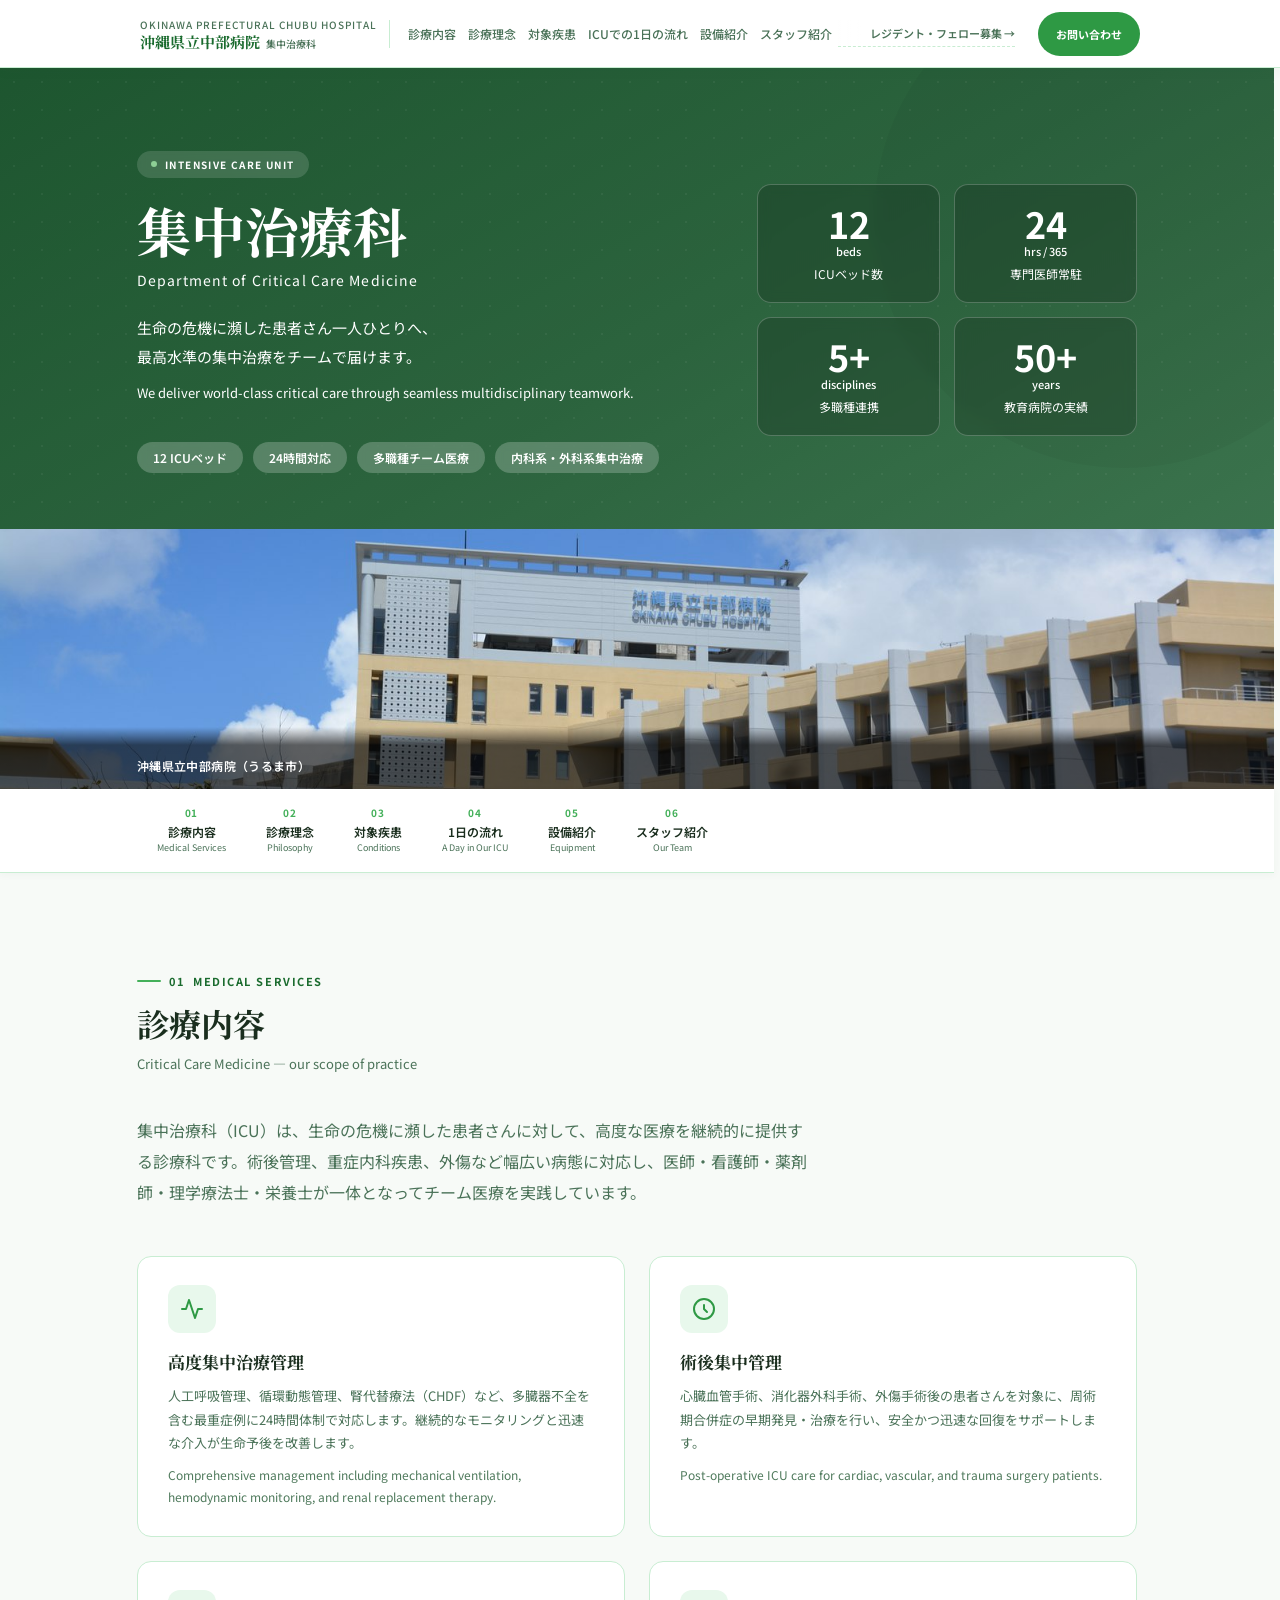
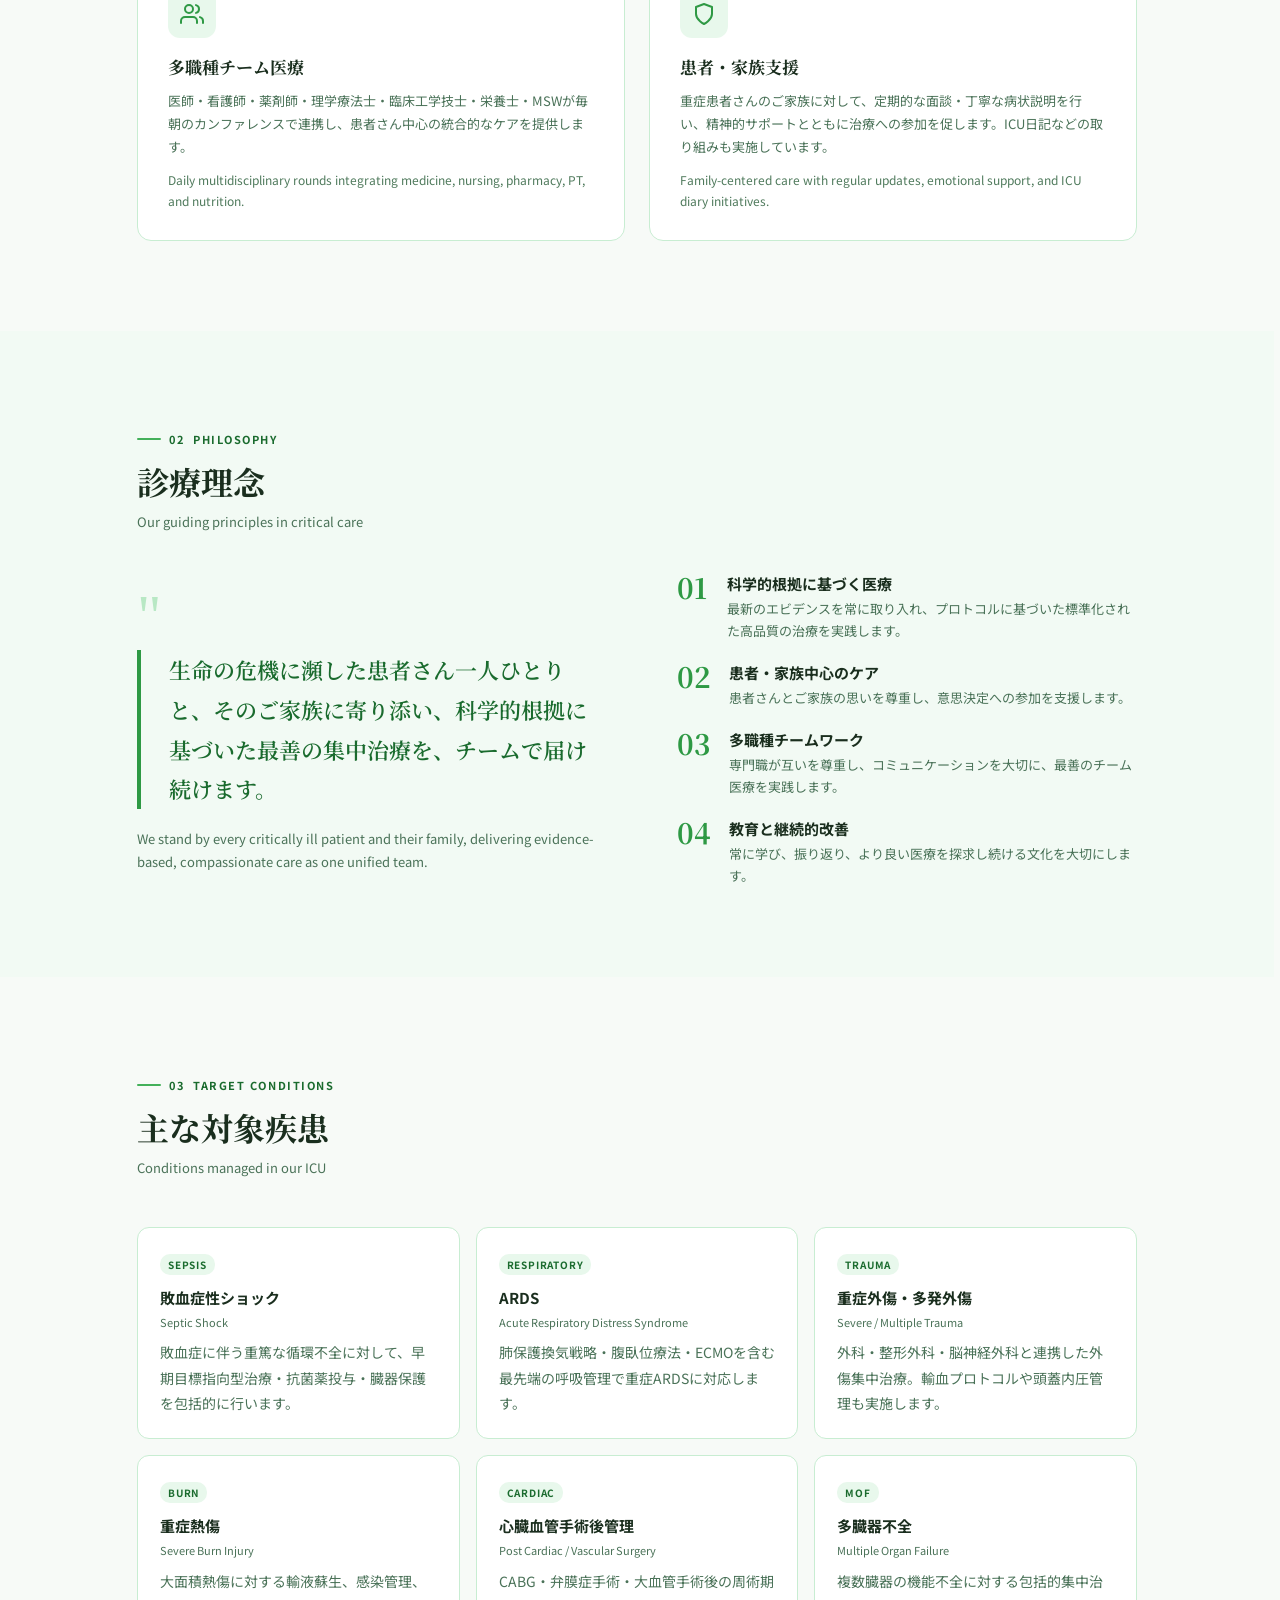
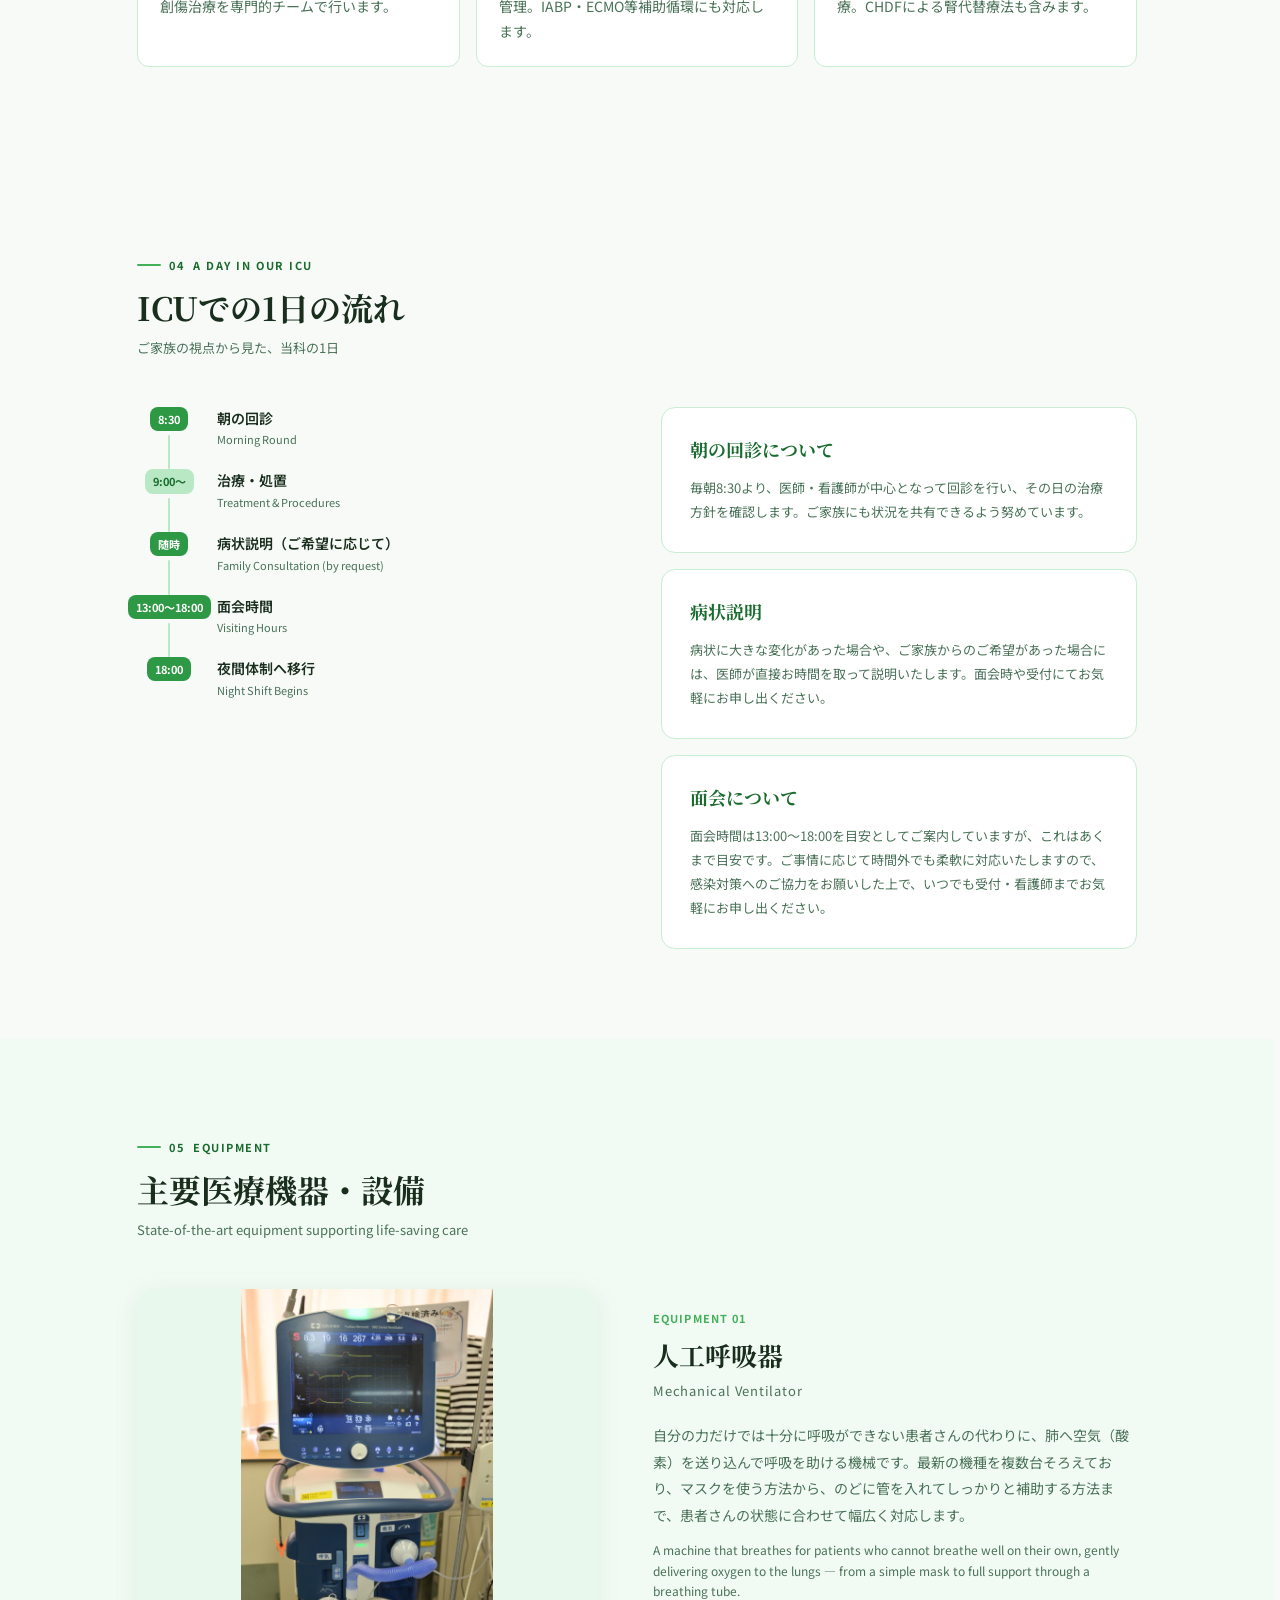
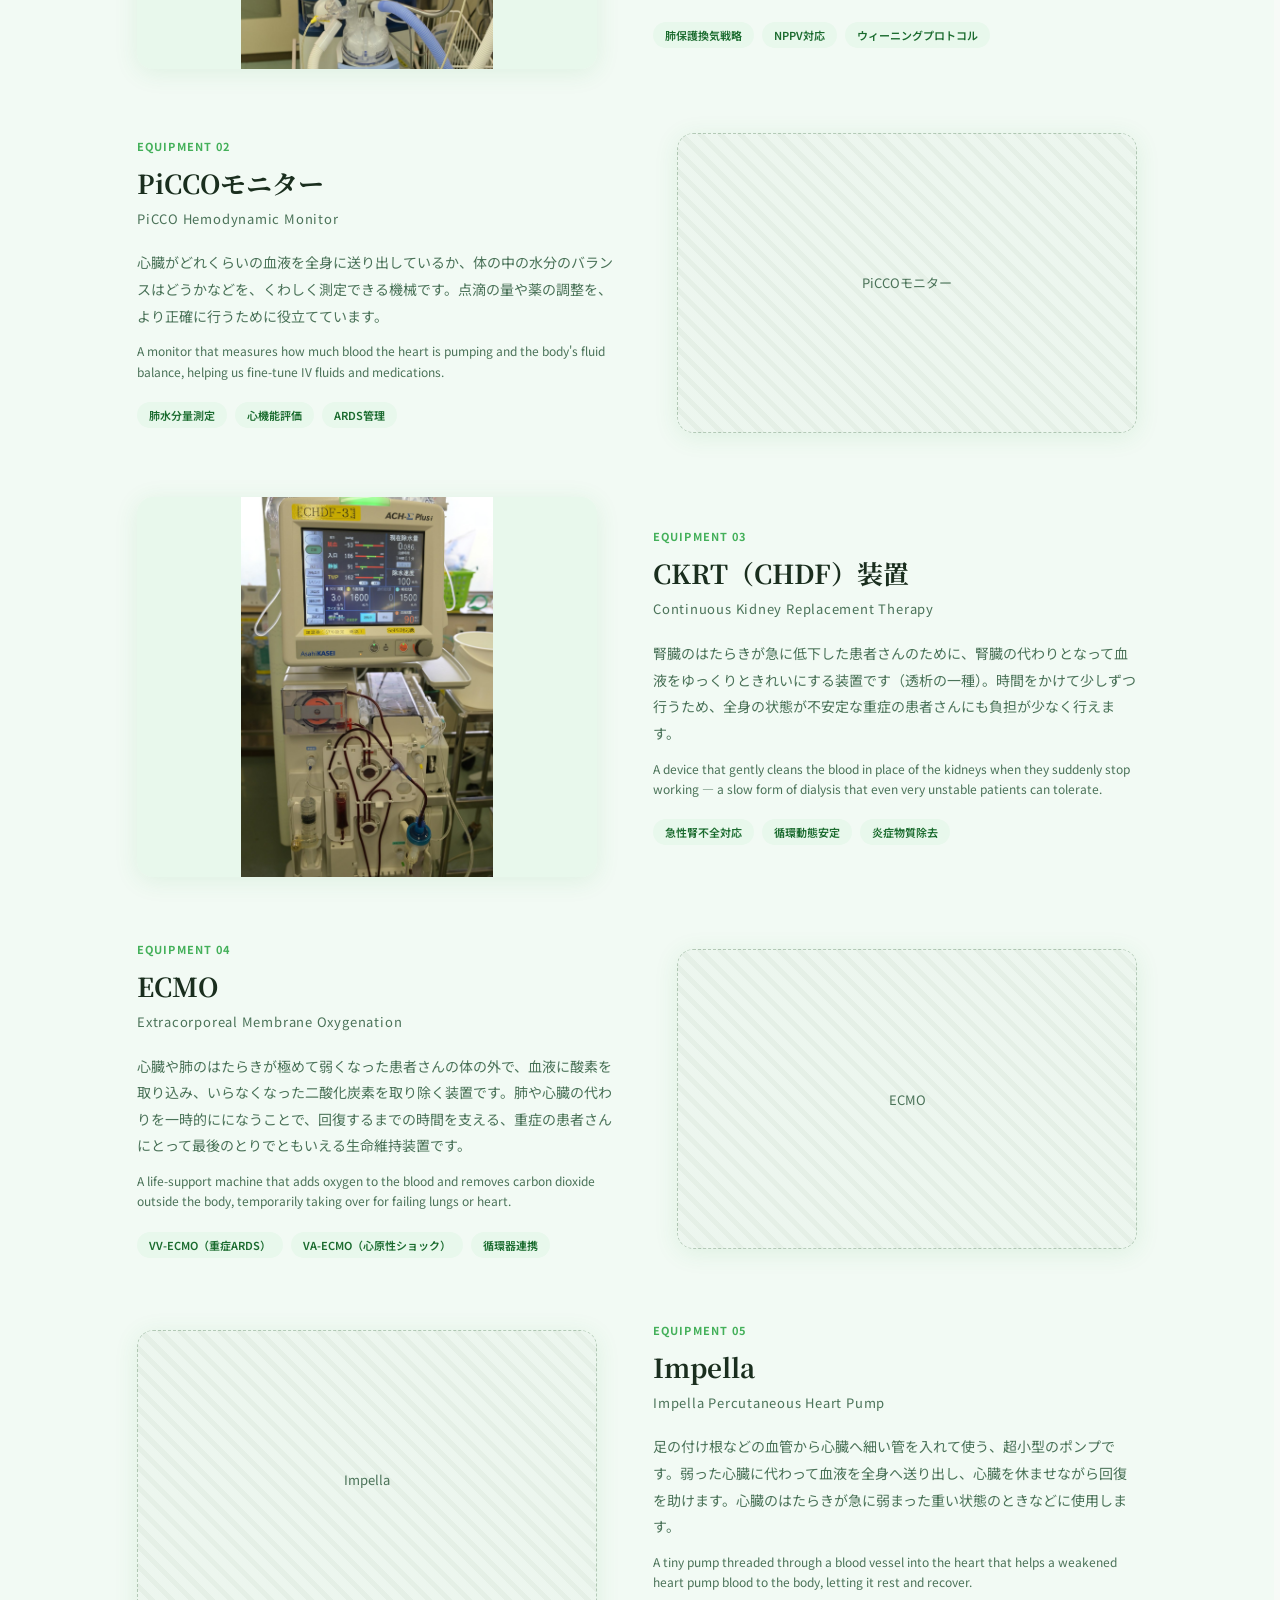
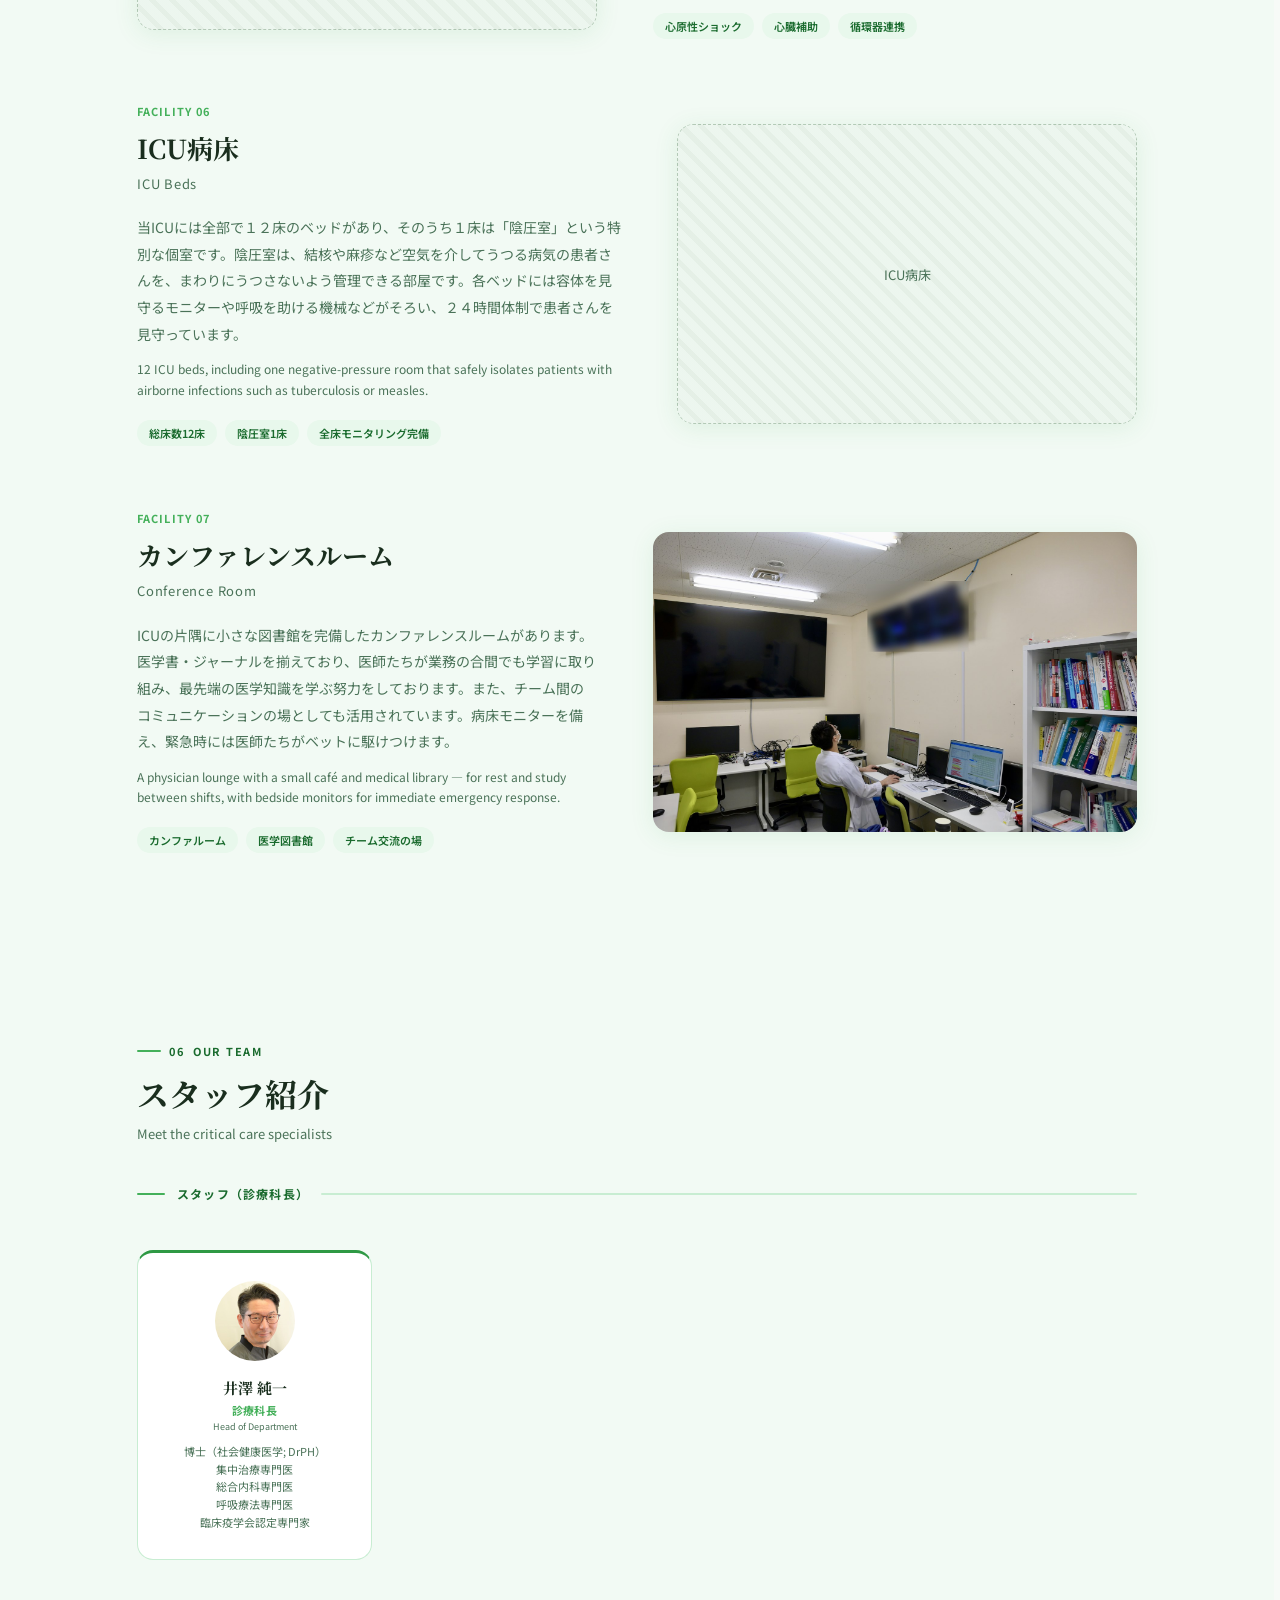
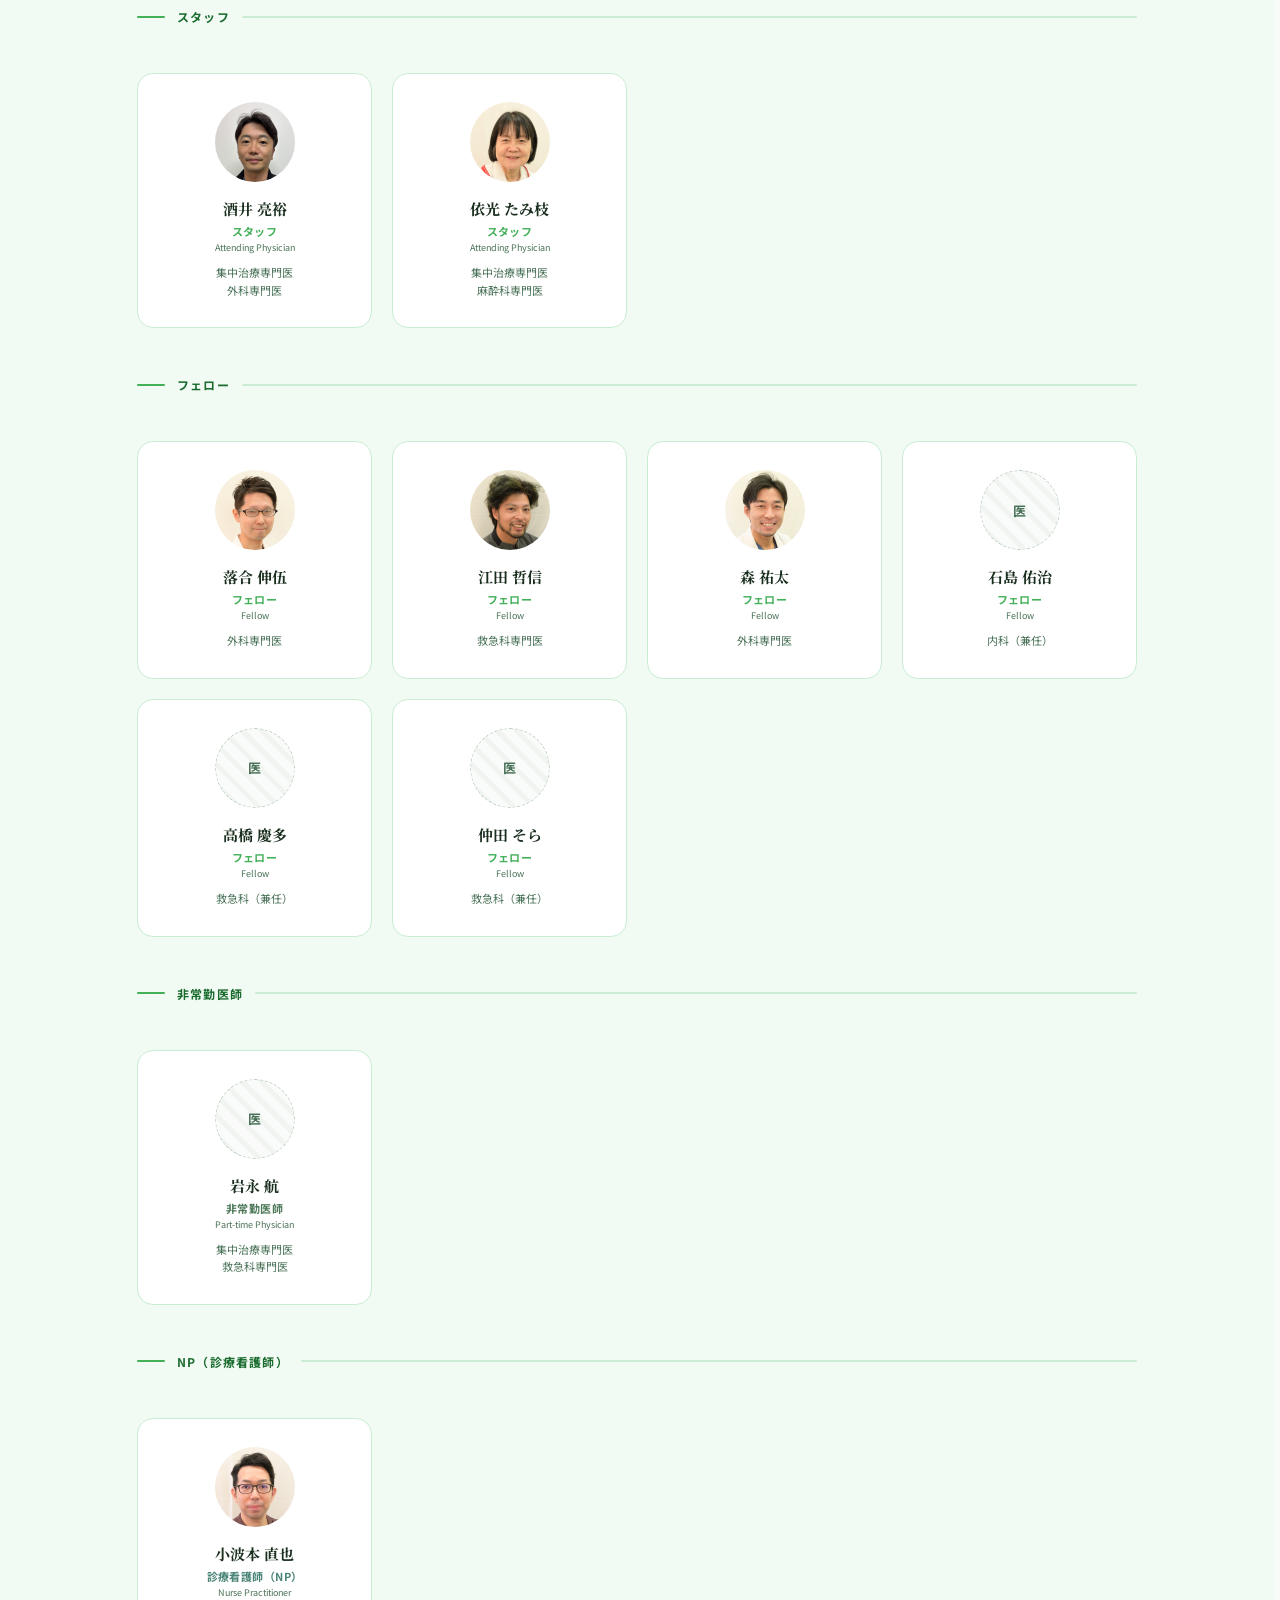
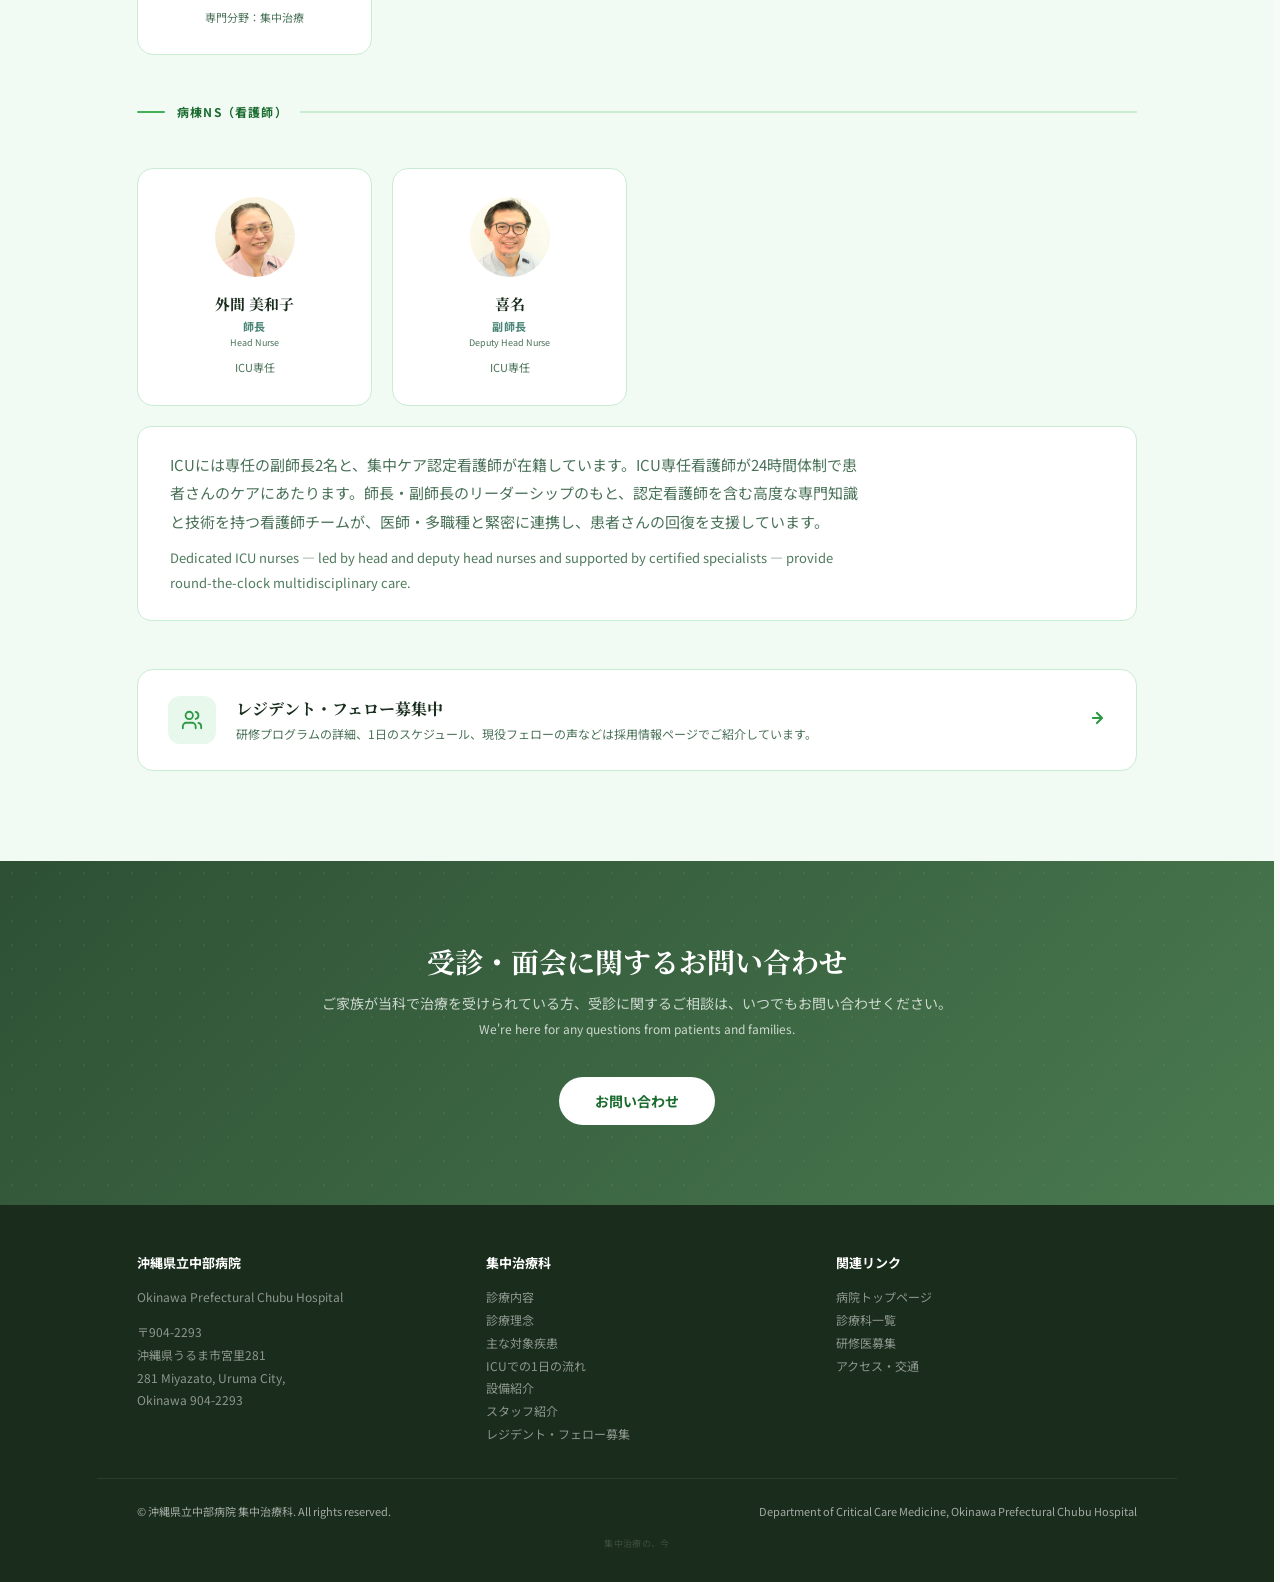
==== commit 487032ec: "病院外観の写真をヒーローから独立した帯に移す（両ページ） 写真と文字を同じ場所に重ねるのをやめた。重ねている限り、透かして使えば 写真が成立せず（不透明度88〜97%の下では7〜12%しか見えない）、" ====
--- a/index.html
+++ b/index.html
@@ -9,7 +9,7 @@
   <!-- フォント本体は fonts.gstatic.com から来るので、そちらにも先に接続しておく -->
   <link rel="preconnect" href="https://fonts.gstatic.com" crossorigin>
   <link href="https://fonts.googleapis.com/css2?family=Noto+Sans+JP:wght@300;400;500;600;700&family=Noto+Serif+JP:wght@400;500;600;700&display=swap" rel="stylesheet">
-  <link rel="stylesheet" href="style.css?v=20260916e">
+  <link rel="stylesheet" href="style.css?v=20260916f">
   <link rel="icon" type="image/svg+xml" href="[data-uri]">
 </head>
 <body>
@@ -88,6 +88,23 @@
   </div>
 </section>
 
+<!-- ════════════════════════════════ -->
+<!-- 病院外観の写真バンド              -->
+<!-- ════════════════════════════════ -->
+<!--
+  ヒーローの背景に写真を敷くのをやめ、ここで文字を乗せずに見せている（2026-09-16）。
+  文字と重ねると必ずどちらかが犠牲になるため（写真を透かすと7〜12%しか見えず、
+  写真を見せると白文字が 1.41:1 まで落ちた）。
+  切り出し・高さは style.css の .hero-photo-band を触る（object-position / height）。
+  写真を差し替えるときは media/src/prepare-photo.sh を通すこと（Exif/GPS削除）。
+-->
+<figure class="hero-photo-band">
+  <img src="media/photos/hospital-exterior.jpg"
+       alt="青空の下の沖縄県立中部病院の外観。建物の上部に病院名の看板がある"
+       width="1600" height="1067">
+  <figcaption><span>沖縄県立中部病院（うるま市）</span></figcaption>
+</figure>
+
 <!-- JUMP NAV (TABLE OF CONTENTS) -->
 <div id="jump-nav">
   <div class="jump-nav-inner">
--- a/style.css
+++ b/style.css
@@ -39,12 +39,8 @@
   --card: #FFFFFF;
   --border: #C8EDD2;
   --hero-grad: linear-gradient(150deg, #2F8A4C 0%, #46A063 55%, #5FB97C 100%);
-  /* ヒーロー背景に病院外観写真を敷くための「半透明版グラデーション」。
-     --hero-grad と同じ色で、不透明度だけ 96〜97% に下げたもの。
-     数字を下げるほど建物がはっきり出るが、白文字が読みにくくなるので下げすぎないこと。
-     2026-09-16: 白壁が透けた部分で白文字が 1.41:1（ほぼ見えない）だったため
-     88〜93% から 96〜97% に上げた。建物のシルエットはうっすら残る */
-  --hero-grad-soft: linear-gradient(150deg, rgba(47,138,76,0.97) 0%, rgba(70,160,99,0.97) 55%, rgba(95,185,124,0.96) 100%);
+  /* .hero-photo-band（ヒーロー直下の写真帯）の地色。写真が読み込まれる前や、
+     写真より横長な画面でのふちの色として使う */
   --hero-base: #2F8A4C;
   --cta-grad: linear-gradient(135deg, #2D5034 0%, #4A7A50 100%);
   --nav-h: 68px;
@@ -106,8 +102,6 @@
   --bg-alt: #EFFAF8;
   --border: #C7EDE6;
   --hero-grad: linear-gradient(150deg, #157567 0%, #1D8F7D 55%, #3EAE97 100%);
-  /* 採用ページ用（ティール）の半透明版。上の一般向けと同じ考え方 */
-  --hero-grad-soft: linear-gradient(150deg, rgba(21,117,103,0.97) 0%, rgba(29,143,125,0.97) 55%, rgba(62,174,151,0.96) 100%);
   --hero-base: #157567;
   --cta-grad: linear-gradient(135deg, #14453D 0%, #3A7A6E 100%);
   --footer-bg: #0F2621;
@@ -280,16 +274,21 @@
 @media (min-width: 769px) {
   .header-crosslink {
     position: sticky; right: 0; z-index: 1;
-    /* 下をナビ項目が流れていくので、読めるように地色を敷く */
-    background: linear-gradient(to right, rgba(255,255,255,0) 0, #fff 12px, #fff 100%);
-    padding-left: 16px;
+    /* ナビ項目がこの下を流れていくので、地色を敷いて読めるようにする。
+       左端は28pxかけて透明から白へ。ここでぼかすことで「ナビはまだ横に続く」
+       ことが伝わり、項目が切れているのが不具合に見えない */
+    background: linear-gradient(to right, rgba(255,255,255,0) 0, #fff 28px, #fff 100%);
+    padding-left: 32px;
   }
 }
 @media (min-width: 769px) and (max-width: 1400px) {
-  #site-header .inner { gap: var(--space-4); }
+  #site-header .inner { gap: var(--space-3); }
   #main-nav { gap: 0; }
-  .nav-link { padding: 6px 7px; }
+  .nav-link { padding: 6px 6px; }
   .header-crosslink .cl-long { display: none; }
+  /* recruit のロゴの補足「レジデント・フェロー募集」を省く。ヒーローに
+     大きく出ているので情報は失われず、ナビ項目の分の幅が確保できる */
+  .header-logo .dept .dept-long { display: none; }
 }
 
 /* Mobile nav (≤768px): hamburger toggle switches #main-nav from a horizontal
@@ -333,35 +332,37 @@
 #hero {
   margin-top: var(--nav-h);
   background: var(--hero-grad);
-  padding: var(--space-12) 0 var(--space-section); position: relative; overflow: hidden;
-}
-/* ヒーローの背景に病院外観の写真をうっすら敷く（両ページ共通）。
-   写真を下に敷き、その上に半透明のグラデーションを重ねている。
-   色はページごとに違う（一般向け=緑 / 採用=ティール）ので、
-   濃さを変えたいときは上の --hero-grad-soft の数字を触る */
-/* 1枚目の薄い黒は、白文字のコントラストを確保するための膜（2026-09-16 追加）。
-   グラデーションの不透明度を上げるだけでは本文サイズの基準 4.5:1 に届かず、
-   文字を真っ白にしても 4.04:1 止まりだったため、背景側を暗くしている。
+  padding: var(--space-12) 0 var(--space-10); position: relative; overflow: hidden; /* 下は写真帯が続くので 90px → 56px */
+}
+/* ⚠️ ヒーローの背景に写真は敷かない（2026-09-16 に移動した）。
+   文字と同じ場所に写真を置くと、必ずどちらかが犠牲になる:
+     ・写真を透かして使うと 7〜12% しか見えず、写真として成立しない
+     ・写真を見せると白文字が 1.41:1（ほぼ読めない）まで落ちる
+   写真は #hero の直後の .hero-photo-band で、文字を乗せずに無加工で見せている。
+
+   薄い黒の膜は残すこと。緑／ティールのグラデーションだけだと、最も明るい端で
+   白文字が index 2.41:1 / recruit 2.73:1 になり基準（4.5:1）に届かない。
+   膜込みの実測は index 4.60〜7.43:1 / recruit 5.13〜9.05:1。
    薄くしたいときはこの 0.30 を下げる（下げるほど白文字が読みにくくなる） */
 #hero {
   background-color: var(--hero-base);
   background-image:
-    linear-gradient(rgba(0,0,0,0.30), rgba(0,0,0,0.30)),
-    var(--hero-grad-soft),
-    url("media/photos/hospital-exterior.jpg");
-  background-size: cover;
-  background-position: center, center, center 35%;
-  background-repeat: no-repeat;
+    linear-gradient(rgba(0,0,0,0.38), rgba(0,0,0,0.38)),
+    var(--hero-grad);
 }
 #hero::before {
   content: ''; position: absolute; inset: 0; pointer-events: none;
-  background-image: radial-gradient(circle, rgba(255,255,255,0.07) 1px, transparent 1px);
+  /* 点模様。白7%だと点の真上で白文字のコントラストが落ちるため 0.05 に下げた */
+  background-image: radial-gradient(circle, rgba(255,255,255,0.05) 1px, transparent 1px);
   background-size: 28px 28px;
 }
+/* 右上の大きな白い円（装飾）。ほとんど視認されないのに、数字カードが載る
+   右上を明るくしてカード内側のコントラストを 0.2 ほど下げていたため、
+   2026-09-16 に白4% → 黒4% に変えた。見た目の効果は同じで、暗くなる方向に働く */
 #hero::after {
   content: ''; position: absolute; right: -100px; top: -100px;
   width: 500px; height: 500px; border-radius: 50%;
-  background: rgba(255,255,255,0.04); pointer-events: none;
+  background: rgba(0,0,0,0.04); pointer-events: none;
 }
 .hero-inner {
   max-width: var(--max-w); margin: 0 auto; padding: 0 var(--container-pad);
@@ -397,9 +398,13 @@
 }
 /* カードの膜は白ではなく薄い黒。白い膜を重ねると背景が明るくなり、
    中の説明ラベル（「ICUベッド数」など小さい白文字）が読めなくなる。
-   2026-09-16 実測: 白0.06 で 3.49:1（不合格）→ 黒0.12 に変更 */
+   2026-09-16 実測: 白0.06 で 3.49:1（不合格）→ 黒0.18。
+   ⚠️ ここを濃くしても効きが鈍い（backdrop-filter の影響で、実際の描画は
+   計算よりかなり明るく出る。0.12→0.20 で 4.09→4.41:1 しか動かなかった）。
+   カード内側のコントラストは #hero 側の黒の膜（0.38）で担保している。
+   数字を変えたら必ず画素を測り直すこと */
 .hero-stat {
-  background: rgba(0,0,0,0.12); backdrop-filter: blur(6px);
+  background: rgba(0,0,0,0.18); backdrop-filter: blur(6px);
   border: 1px solid rgba(255,255,255,0.22);
   border-radius: 14px; padding: 20px 18px; text-align: center;
 }
@@ -417,6 +422,42 @@
   position: relative; z-index: 2; border-bottom: 1px solid rgba(255,255,255,0.15);
 }
 .ref-banner.show { display: block; }
+
+/* ── 病院外観の写真バンド（両ページ共通・ヒーローの直後） ─────────────
+   文字を写真の上に乗せない使い方。だから写真を暗くする必要がなく、
+   無加工のまま100%の濃さで見せられる（ヒーローに敷いていたときは 7〜12%）。
+
+   切り出しを変えたいときは .hero-photo-band img の object-position だけを触る。
+     center 24% … いまの設定。病院名の看板と青空が入る
+     center 55% … 正面入口と植栽が入る（タクシーのナンバープレートが写るので、
+                   この値にするなら先にぼかしを入れること）
+   高さを変えたいときは height（PC 260px / スマホ 180px）を触る。 */
+.hero-photo-band {
+  position: relative; margin: 0; line-height: 0;
+  background: var(--hero-base); /* 読み込み前・写真より横長な画面でのふちの色 */
+}
+.hero-photo-band img {
+  display: block; width: 100%; height: 260px;
+  object-fit: cover; object-position: center 24%;
+}
+.hero-photo-band figcaption {
+  position: absolute; left: 0; right: 0; bottom: 0; padding: 30px 0 14px;
+  /* 写真の明るさは場所によって変わるため、下辺に黒の膜を敷く。
+     ⚠️ 単純なグラデーションにすると、文字の位置ではまだ膜が薄く（0.29〜0.46）、
+     雲の白が透けて 2.26:1 まで落ちた。文字が乗る下44pxは 0.62 で一定にし、
+     そこから上へ抜く。白文字はこれで最悪でも約6.2:1（雲の真上でも可）。
+     数字を下げるときは、雲や白い壁の上で測り直すこと */
+  background: linear-gradient(to top,
+    rgba(0,0,0,0.62) 0,
+    rgba(0,0,0,0.62) 44px,
+    rgba(0,0,0,0) 100%);
+}
+.hero-photo-band figcaption span {
+  display: block; max-width: var(--max-w); margin: 0 auto;
+  padding: 0 var(--container-pad);
+  font-size: var(--text-sm); font-weight: 600; letter-spacing: 0.03em;
+  color: #fff; line-height: 1.5;
+}
 
 /* Jump nav (TOC) below hero */
 /* 目次は画面に貼り付けて、長いページでも現在地と行き先が分かるようにする。
@@ -1071,6 +1112,9 @@
 
   .jump-item { padding: var(--space-3) 10px; } /* 16px→10px。詰めると最初から見える項目が増える */
 
+  .hero-photo-band img { height: 180px; }
+  .hero-photo-band figcaption { padding: 24px 0 12px; }
+
   .medical-grid { grid-template-columns: 1fr; }
 
   .philosophy-inner { grid-template-columns: 1fr; gap: var(--space-8); }
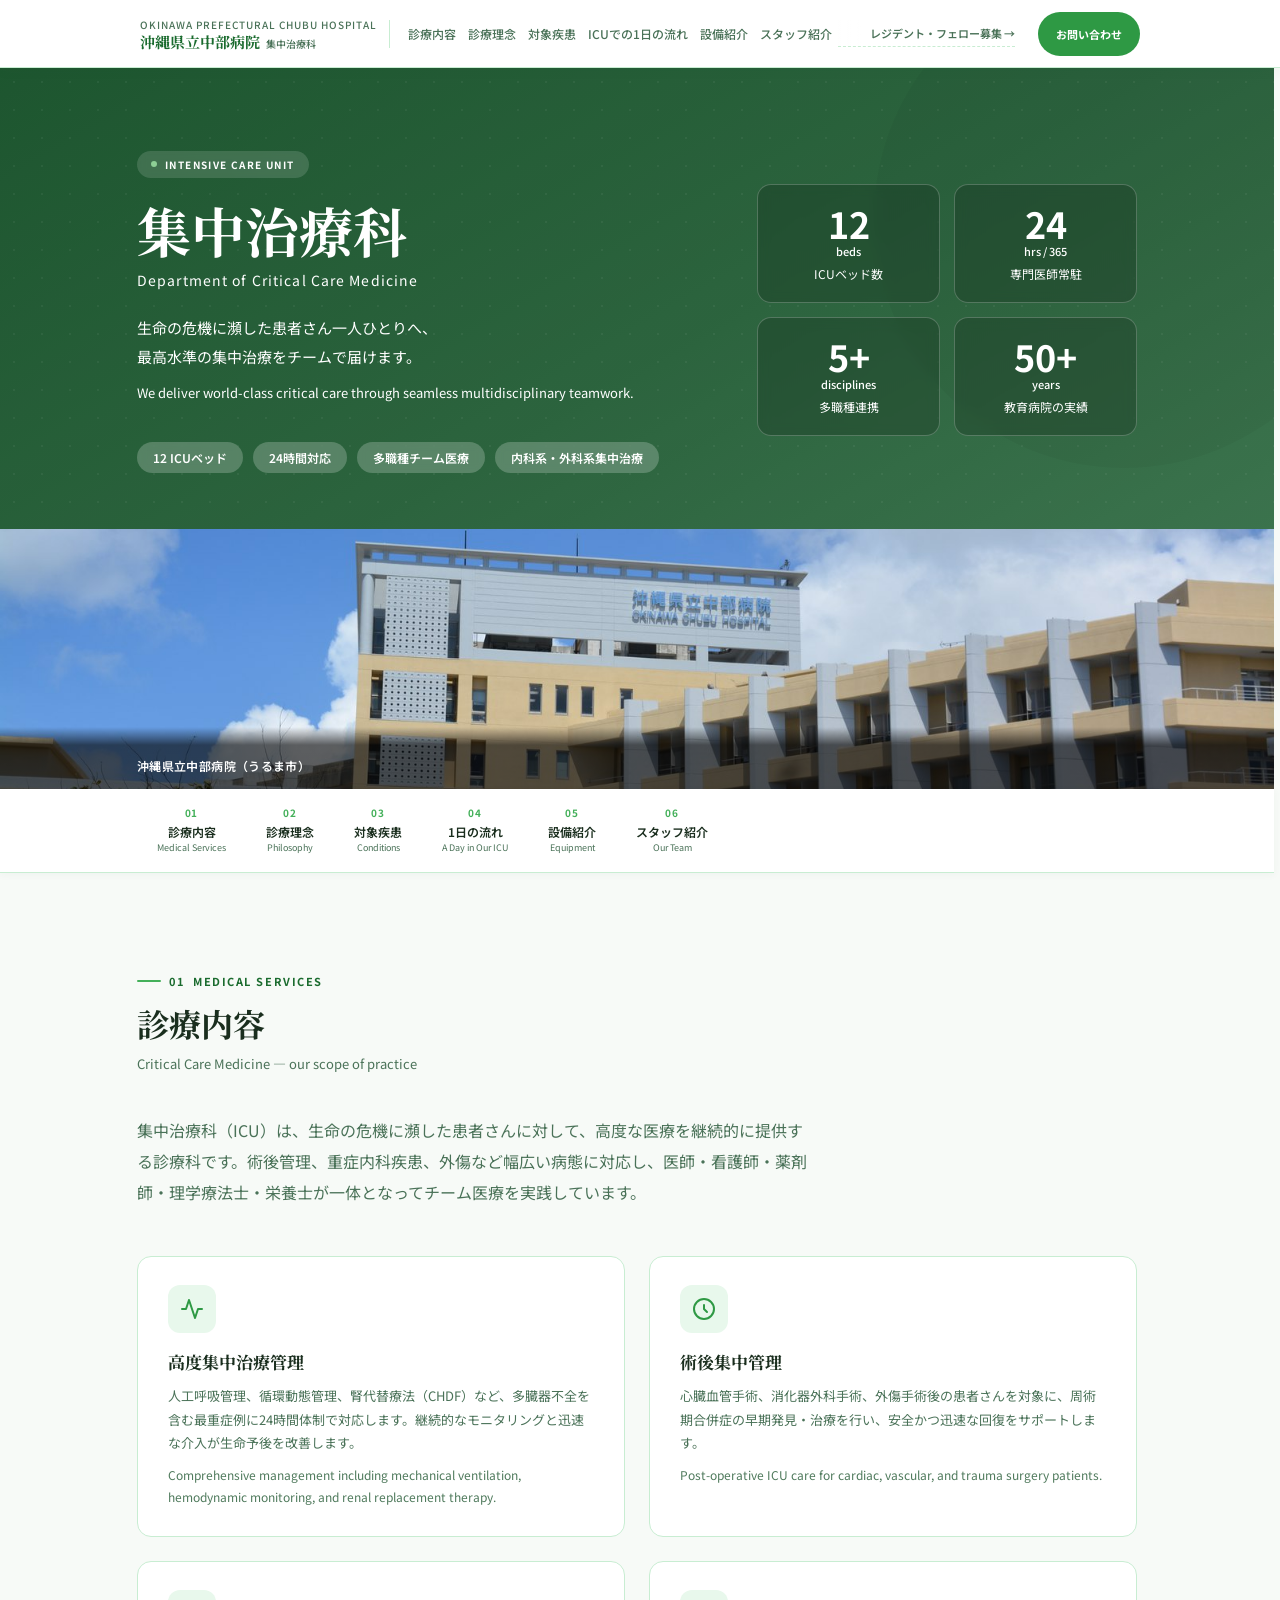
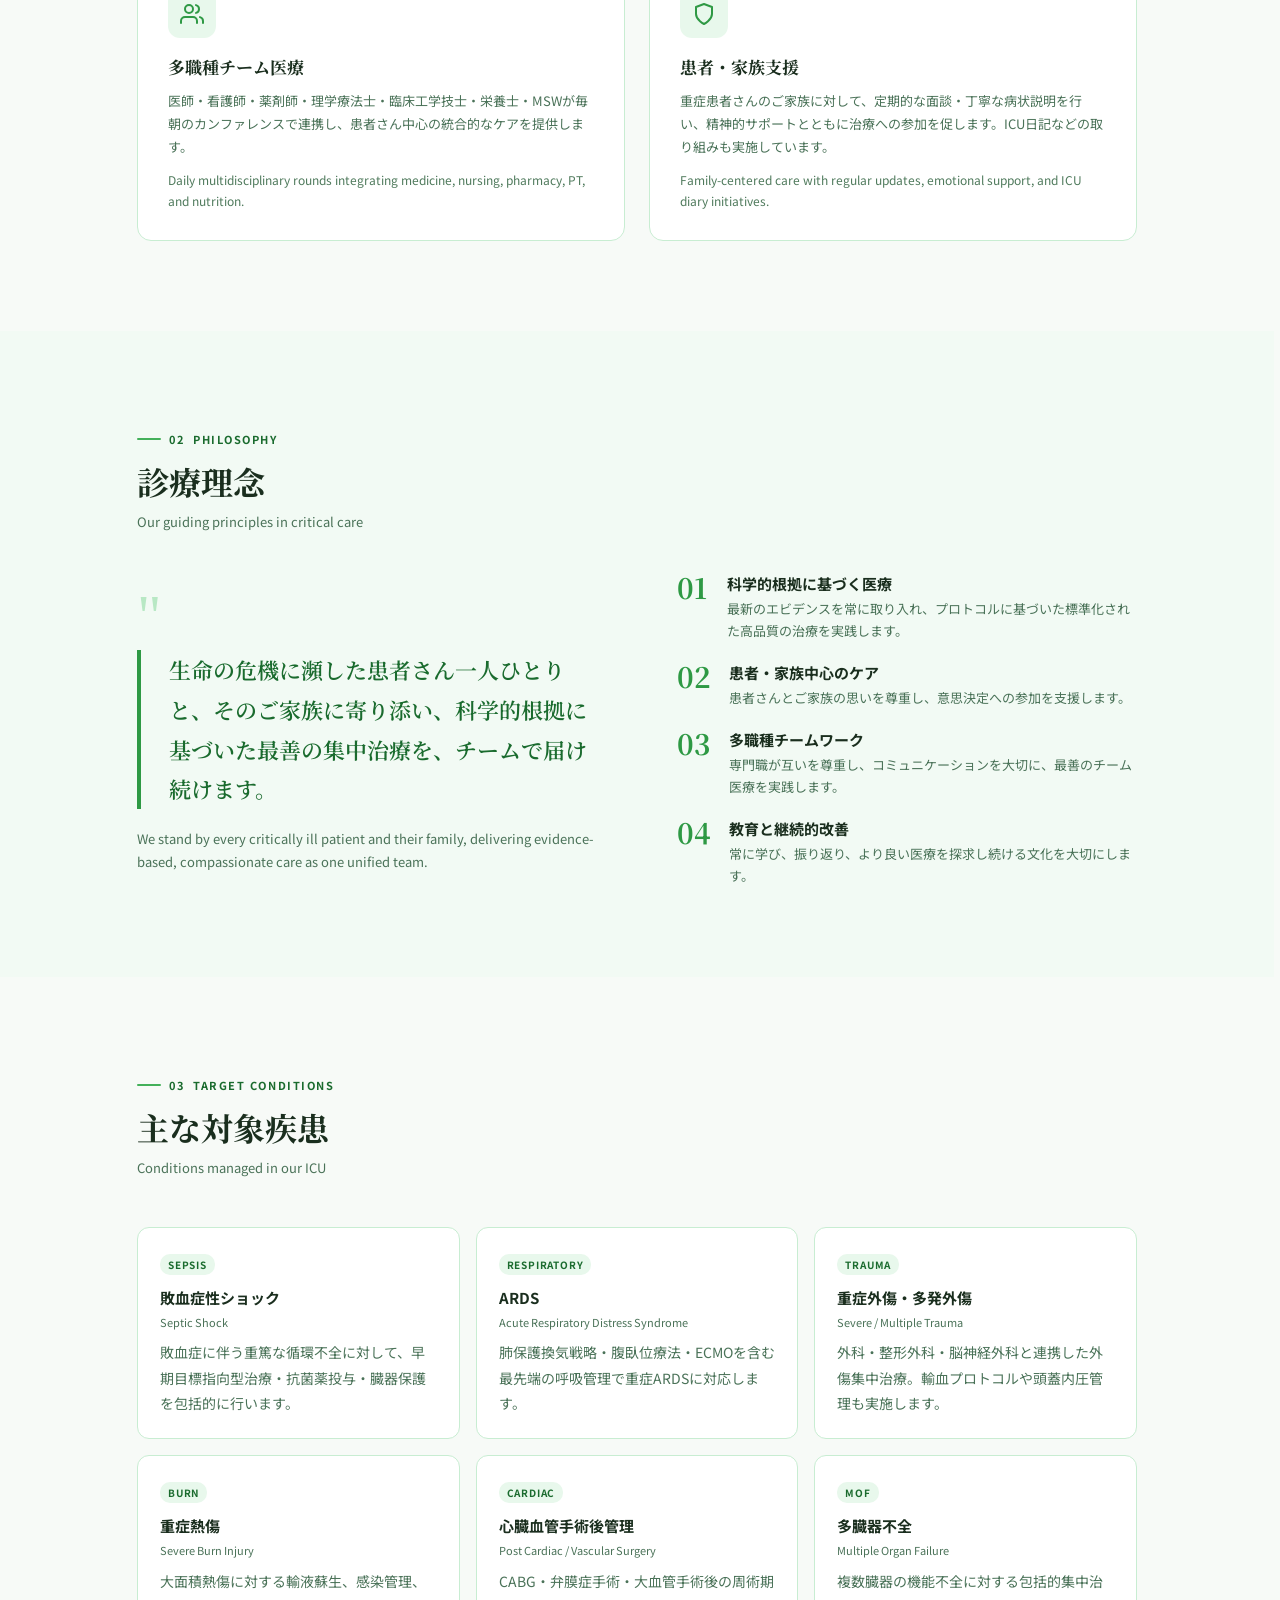
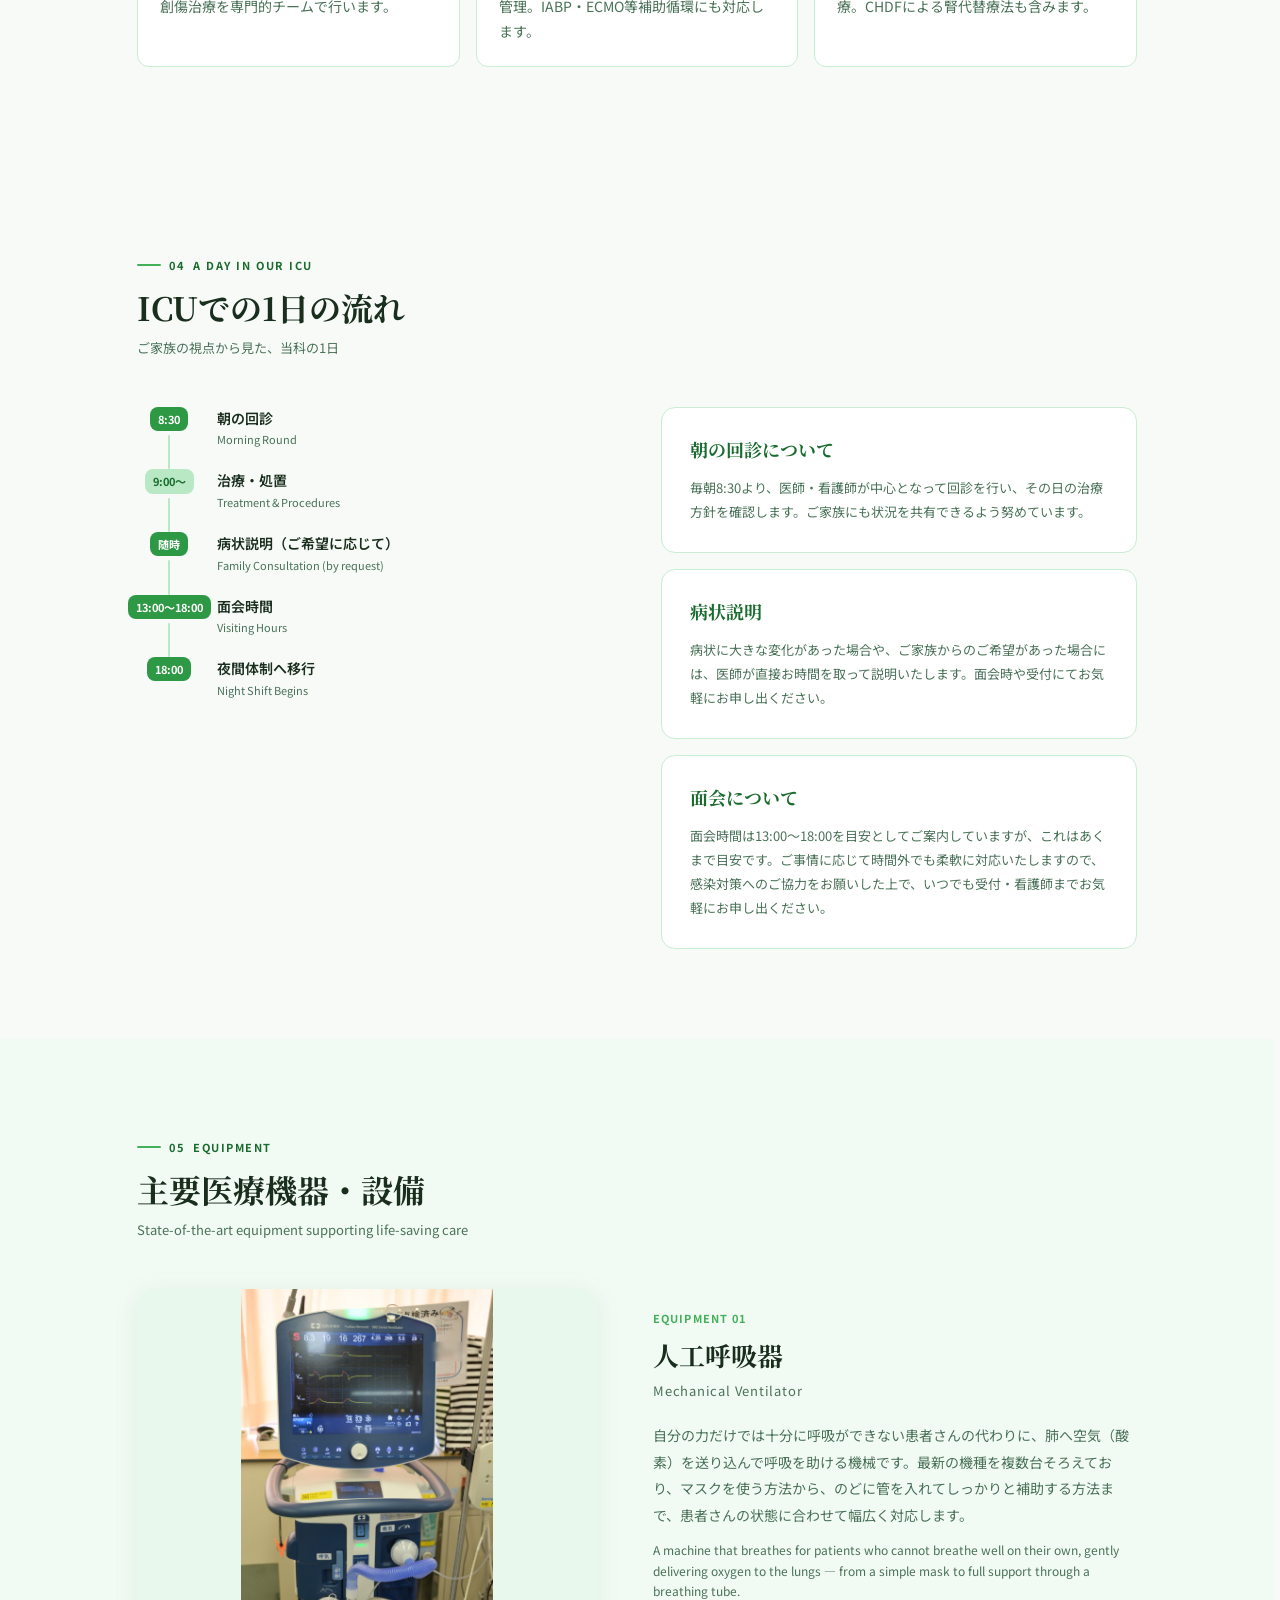
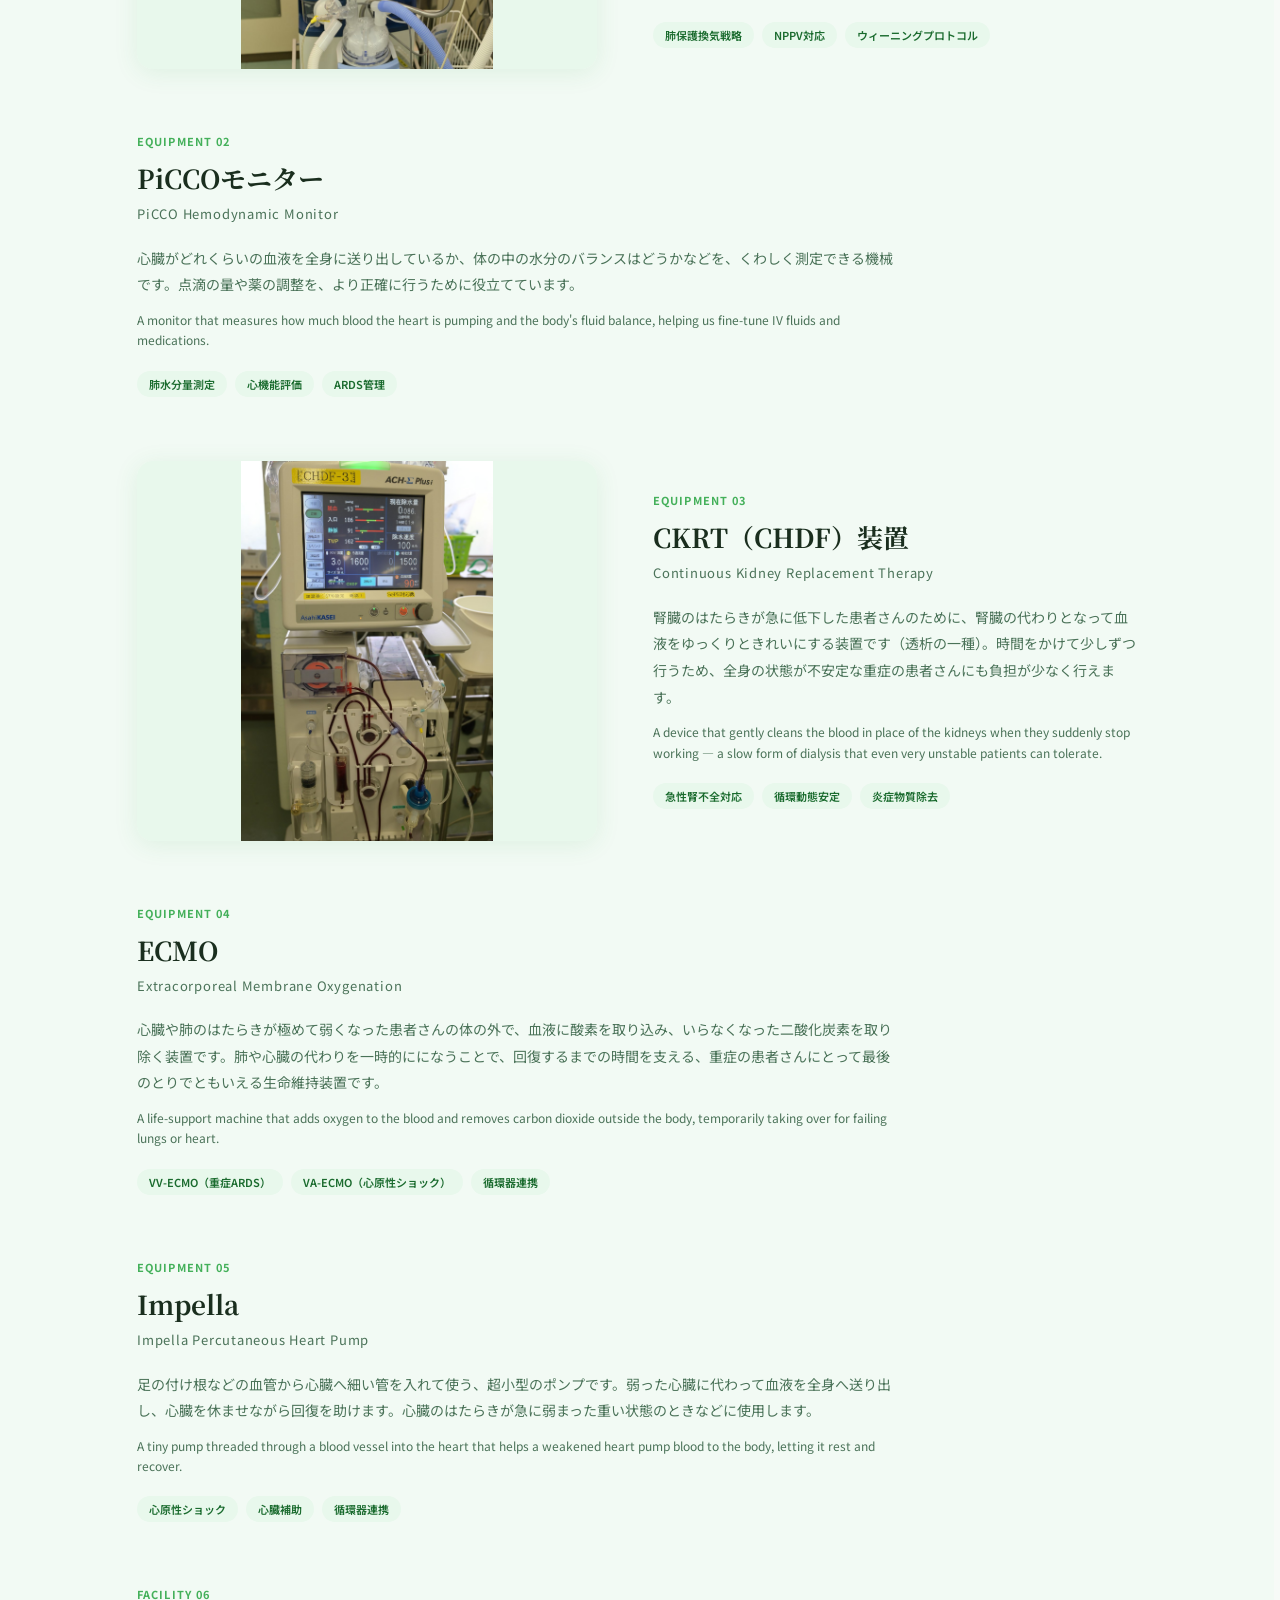
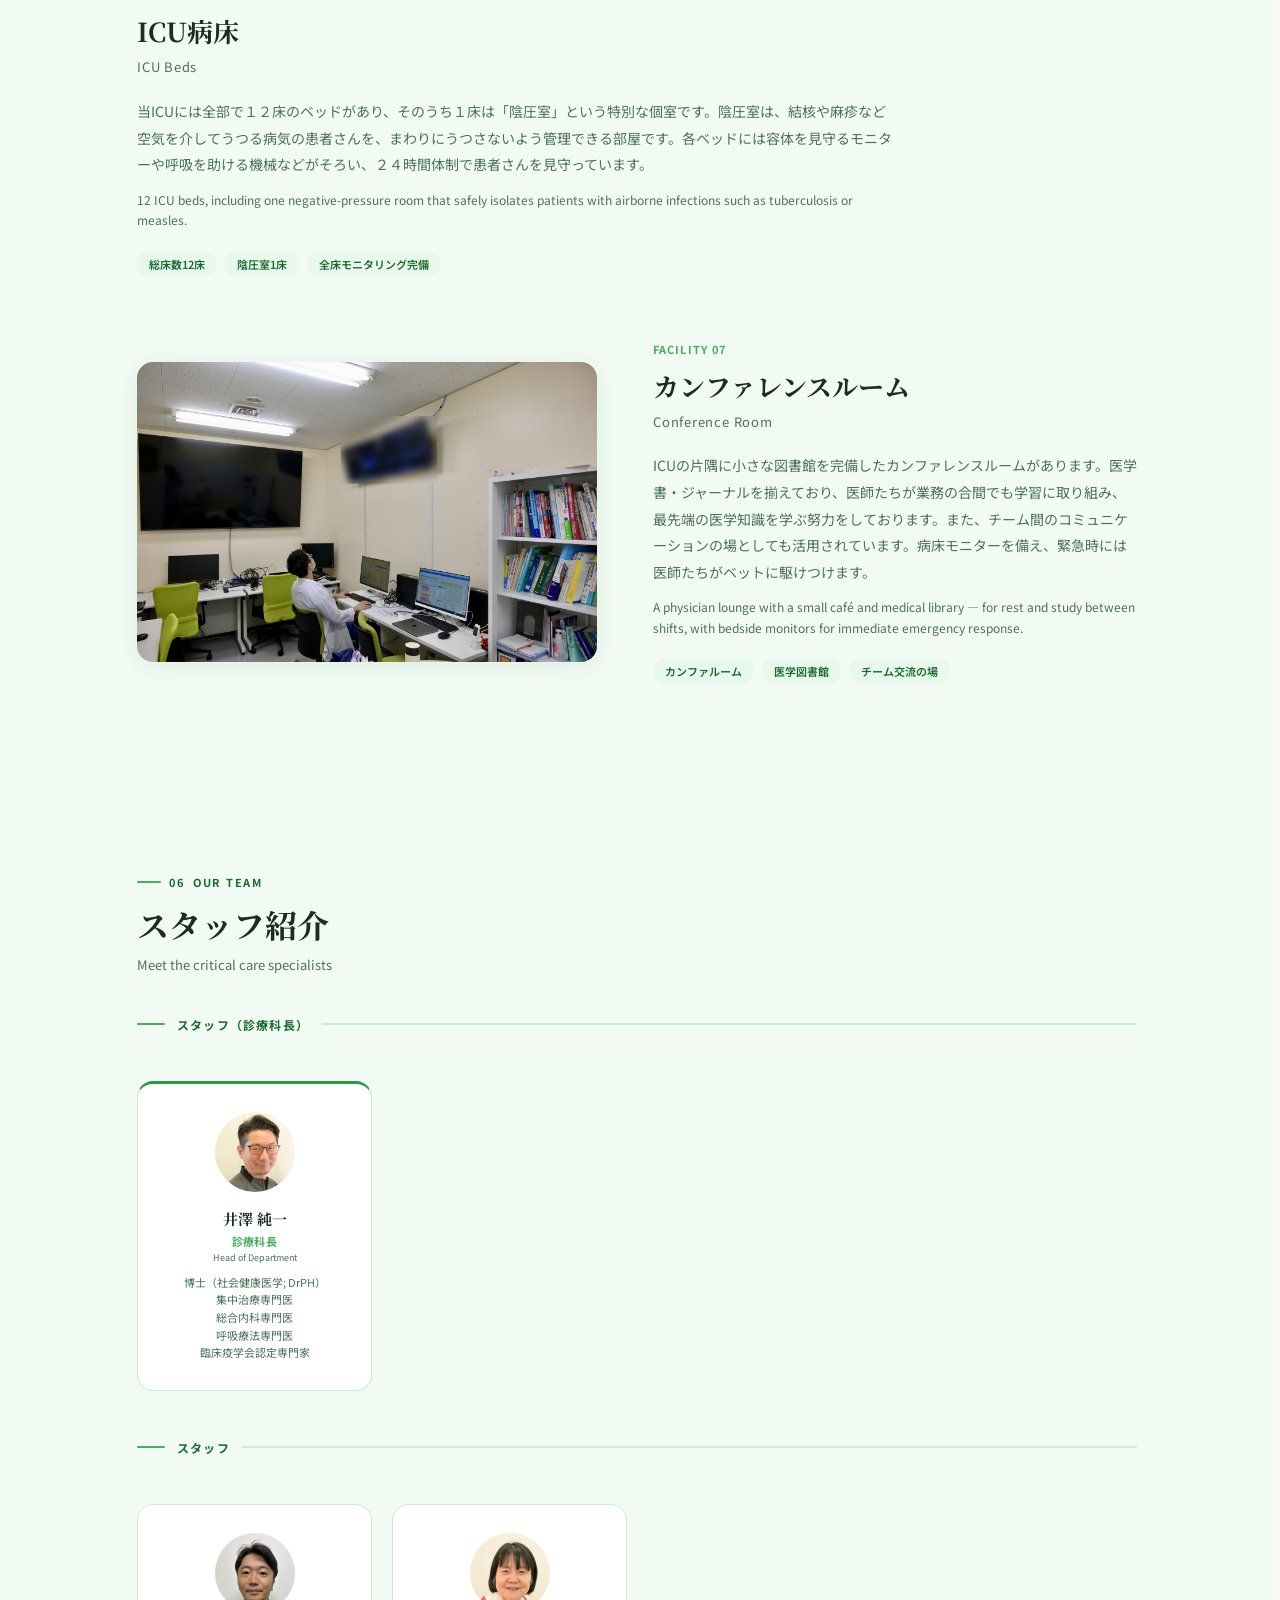
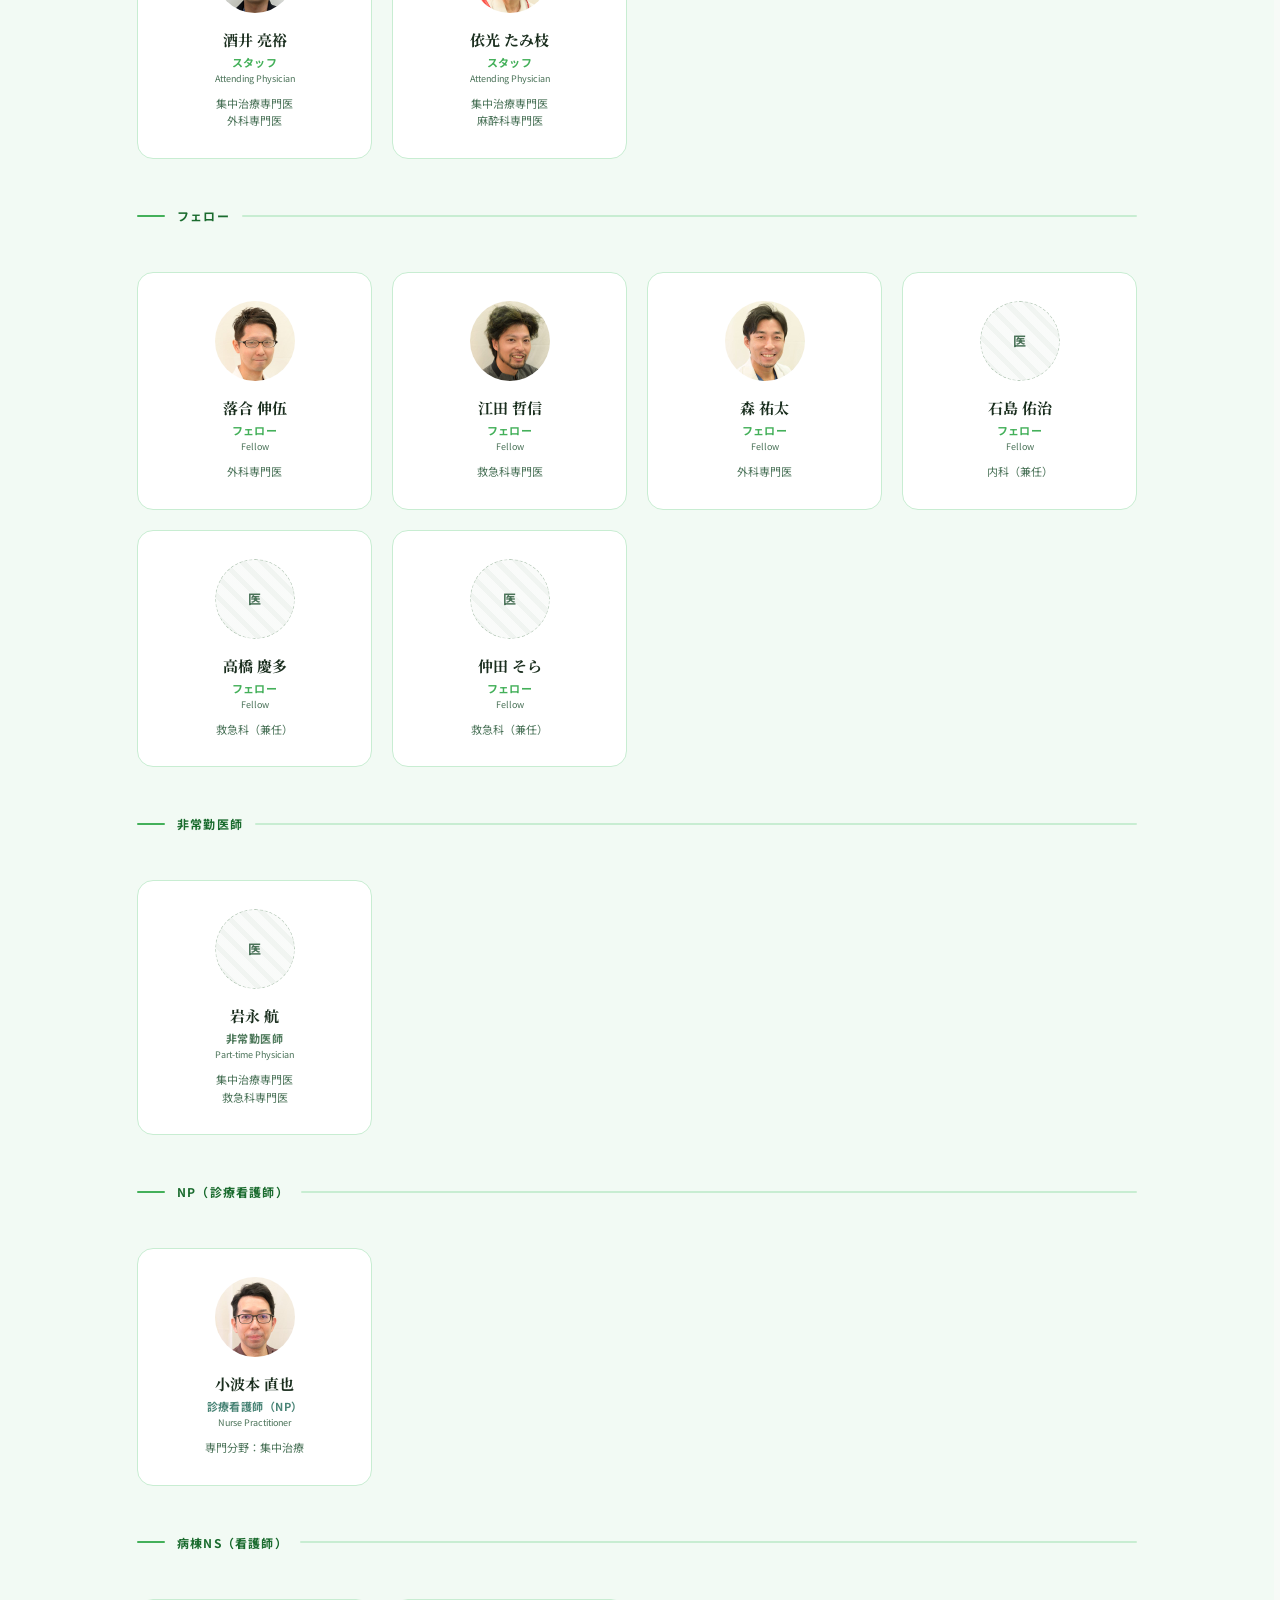
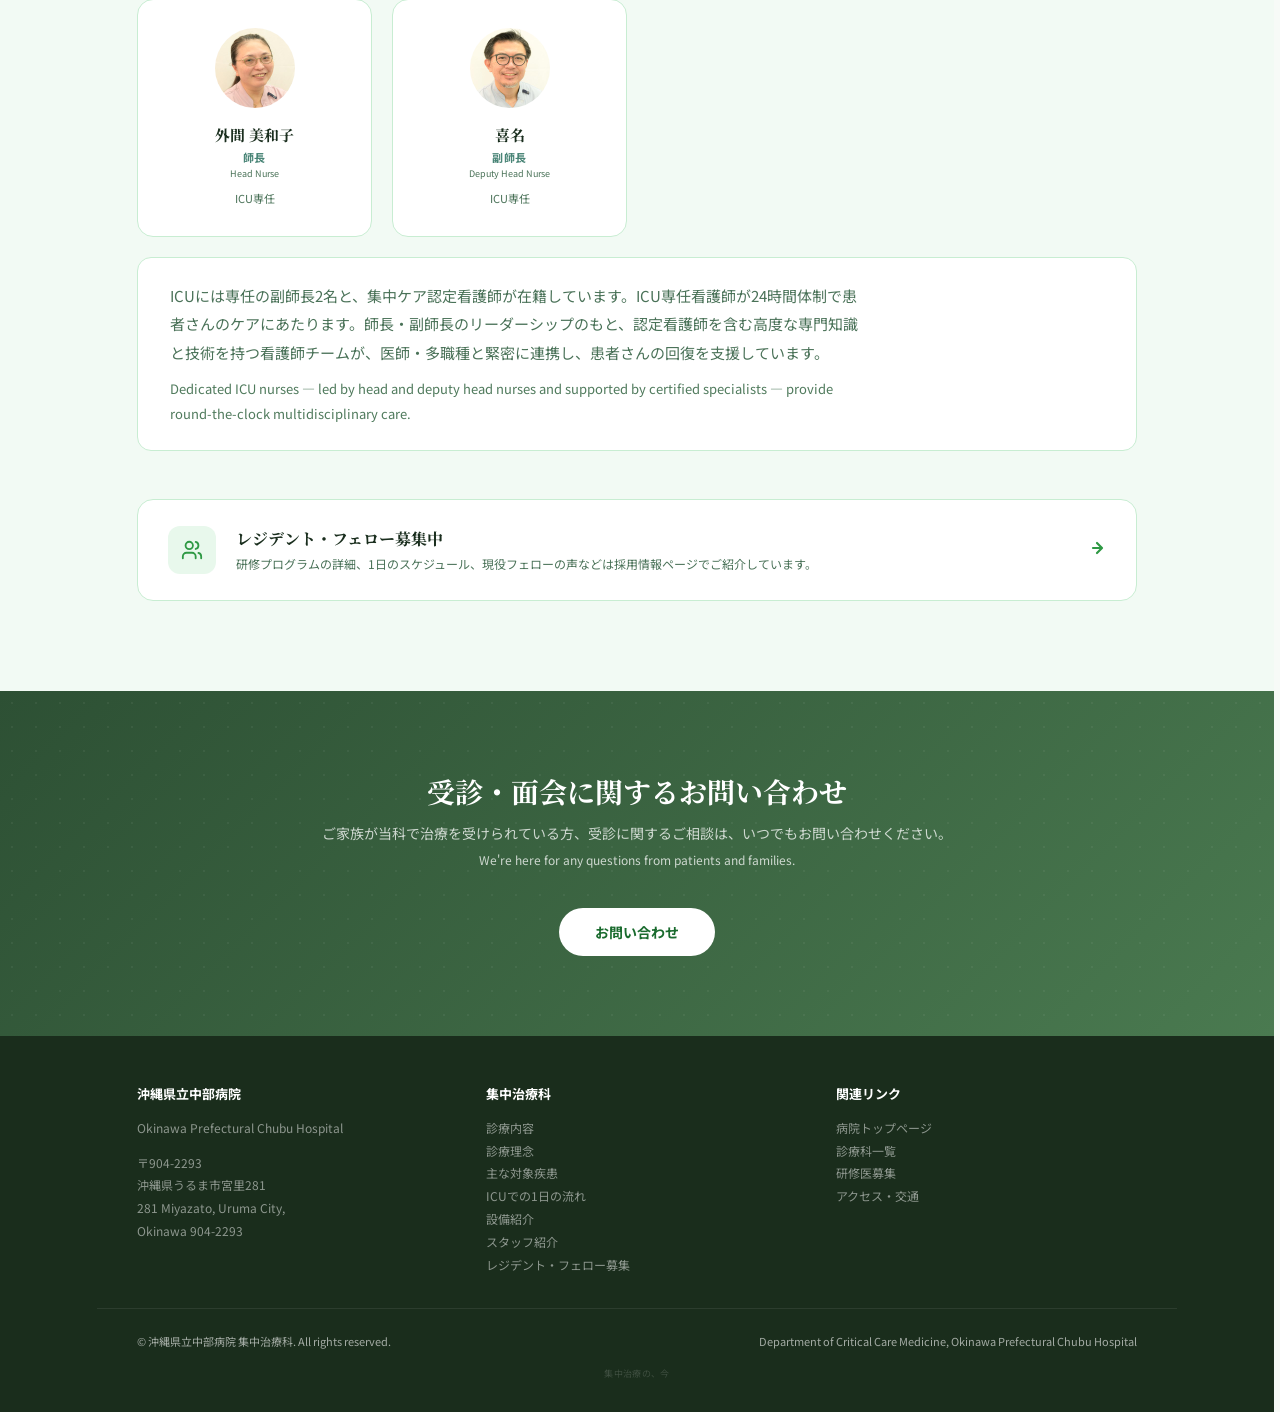
==== commit 044b66b9: "写真がまだない箇所の見せ方を変える（案A / 案B） 点線の空箱は「画像の読み込みに失敗した」ように見えていた。「準備中」と 書き添える案は採らなかった。読者はその写真を待っていないので、書くと 待っ" ====
--- a/index.html
+++ b/index.html
@@ -9,7 +9,7 @@
   <!-- フォント本体は fonts.gstatic.com から来るので、そちらにも先に接続しておく -->
   <link rel="preconnect" href="https://fonts.gstatic.com" crossorigin>
   <link href="https://fonts.googleapis.com/css2?family=Noto+Sans+JP:wght@300;400;500;600;700&family=Noto+Serif+JP:wght@400;500;600;700&display=swap" rel="stylesheet">
-  <link rel="stylesheet" href="style.css?v=20260916f">
+  <link rel="stylesheet" href="style.css?v=20260916g">
   <link rel="icon" type="image/svg+xml" href="[data-uri]">
 </head>
 <body>
--- a/style.css
+++ b/style.css
@@ -563,8 +563,33 @@
 }
 .equipment-item.left  { grid-template-columns: 460px 1fr; }
 .equipment-item.right { grid-template-columns: 1fr 460px; }
+/* ⚠️ left / right の両方に order を書くこと。片方だけだと、もう片方は
+   HTMLの並び順に依存してしまう。実際に 2026-09-16 に FACILITY 07 を
+   right → left に変えたとき、この項目のHTMLは本文が先に書かれているため
+   本文が狭い列（360px）に入り、写真が広い列に入るという崩れが出た。 */
+.equipment-item.left .equip-img { order: 1; }
+.equipment-item.left .equip-body { order: 2; }
 .equipment-item.right .equip-img { order: 2; }
 .equipment-item.right .equip-body { order: 1; }
+
+/* 写真がまだない設備は、画像の枠自体を出さない（2026-09-16）。
+   360×300 の点線の空箱が7項目中4回出てきて、読者の視線が何もない場所へ
+   向いていた。「準備中」と書き添える案は採らなかった。読者はその写真を
+   待っていないので、書くと待っていない人にまで未完成だと伝わってしまう。
+   ⚠️ 項目そのものは消えない（見出し・説明文・タグはそのまま残る）。
+
+   写真を入れるときの作業は「写真を入れる」だけでよい。.equip-img の中の
+   <div class="img-placeholder">…</div> を
+   <img class="equip-photo contain" src="media/photos/○○.jpg" …> に
+   差し替えれば、:has() の条件から外れて自動的に元の2カラムに戻る。
+
+   左右の交互（left / right）は7項目すべてに振ったまま残してある。
+   写真が全部揃えば左右交互に並ぶ。写真3枚の現在は、その3枚（人工呼吸器・
+   CKRT・カンファレンスルーム）がたまたま全部 left 側になる。 */
+.equipment-item:has(.equip-img .img-placeholder) { grid-template-columns: 1fr; }
+.equipment-item:has(.equip-img .img-placeholder) .equip-img { display: none; }
+/* 1カラムになると1行が長くなりすぎるので、読みやすい幅で止める */
+.equipment-item:has(.equip-img .img-placeholder) .equip-body { max-width: 760px; }
 .equip-img {
   border-radius: 16px; overflow: hidden;
   box-shadow: 0 4px 24px rgba(46,153,68,0.10);
@@ -719,6 +744,30 @@
 .equip-block-head .equip-block-en { margin-bottom: 0; }
 .equip-block-lead { font-size: var(--text-sm-plus); color: var(--text-muted); line-height: 1.8; max-width: 680px; margin-bottom: var(--space-6); }
 .equip-gallery { display: grid; grid-template-columns: repeat(4, 1fr); gap: var(--space-4); }
+
+/* 機材ギャラリーで写真がまだない枠。点線の空箱は「画像の読み込みに失敗した」
+   ように見えるため、地色とアイコンのパネルにして意図的な見た目にしている。
+   ⚠️ index の設備は「枠を出さない」方を採ったが、ここは違う扱いにしている。
+   こちらは横並び4つのグリッドで、枠をなくすと列の高さが揃わず崩れて見えるため。
+   枠の高さも200px程度で、余白の無駄が小さい。
+
+   枠の中に機材名は出さない（すぐ下の .equip-gallery-name と重複するため）。
+   アイコンの色はティール（--primary-dark）を直接書いている。このギャラリーは
+   recruit.html にしかないため。
+
+   写真を入れるときは <div class="img-placeholder">…</div> を
+   <img class="equip-gallery-photo" src="media/photos/○○.jpg" …> に差し替える。 */
+.equip-gallery .img-placeholder {
+  border: 1px solid var(--border);
+  background-image: none;
+  background: var(--primary-xlight);
+}
+.equip-gallery .img-placeholder span { display: none; }
+.equip-gallery .img-placeholder::before {
+  content: ''; width: 36px; height: 36px; flex-shrink: 0;
+  background: no-repeat center/contain url("data:image/svg+xml;utf8,<svg xmlns='http://www.w3.org/2000/svg' viewBox='0 0 24 24' fill='none' stroke='%230E5C52' stroke-width='1.5' stroke-linecap='round' stroke-linejoin='round'><rect x='2' y='4' width='20' height='13' rx='2'/><path d='M6 21h12'/><path d='M12 17v4'/><path d='M6 11h3l1.5-3 2 6L14 10h4'/></svg>");
+  opacity: 0.85;
+}
 .equip-gallery-item .img-placeholder { aspect-ratio: 4 / 3; border-radius: 10px; }
 .equip-gallery-name { display: block; font-size: var(--text-sm-plus); font-weight: 700; color: var(--text); margin-top: 10px; line-height: 1.4; }
 .equip-gallery-desc { display: block; font-size: var(--text-xs); color: var(--text-muted); line-height: 1.7; margin-top: 3px; }
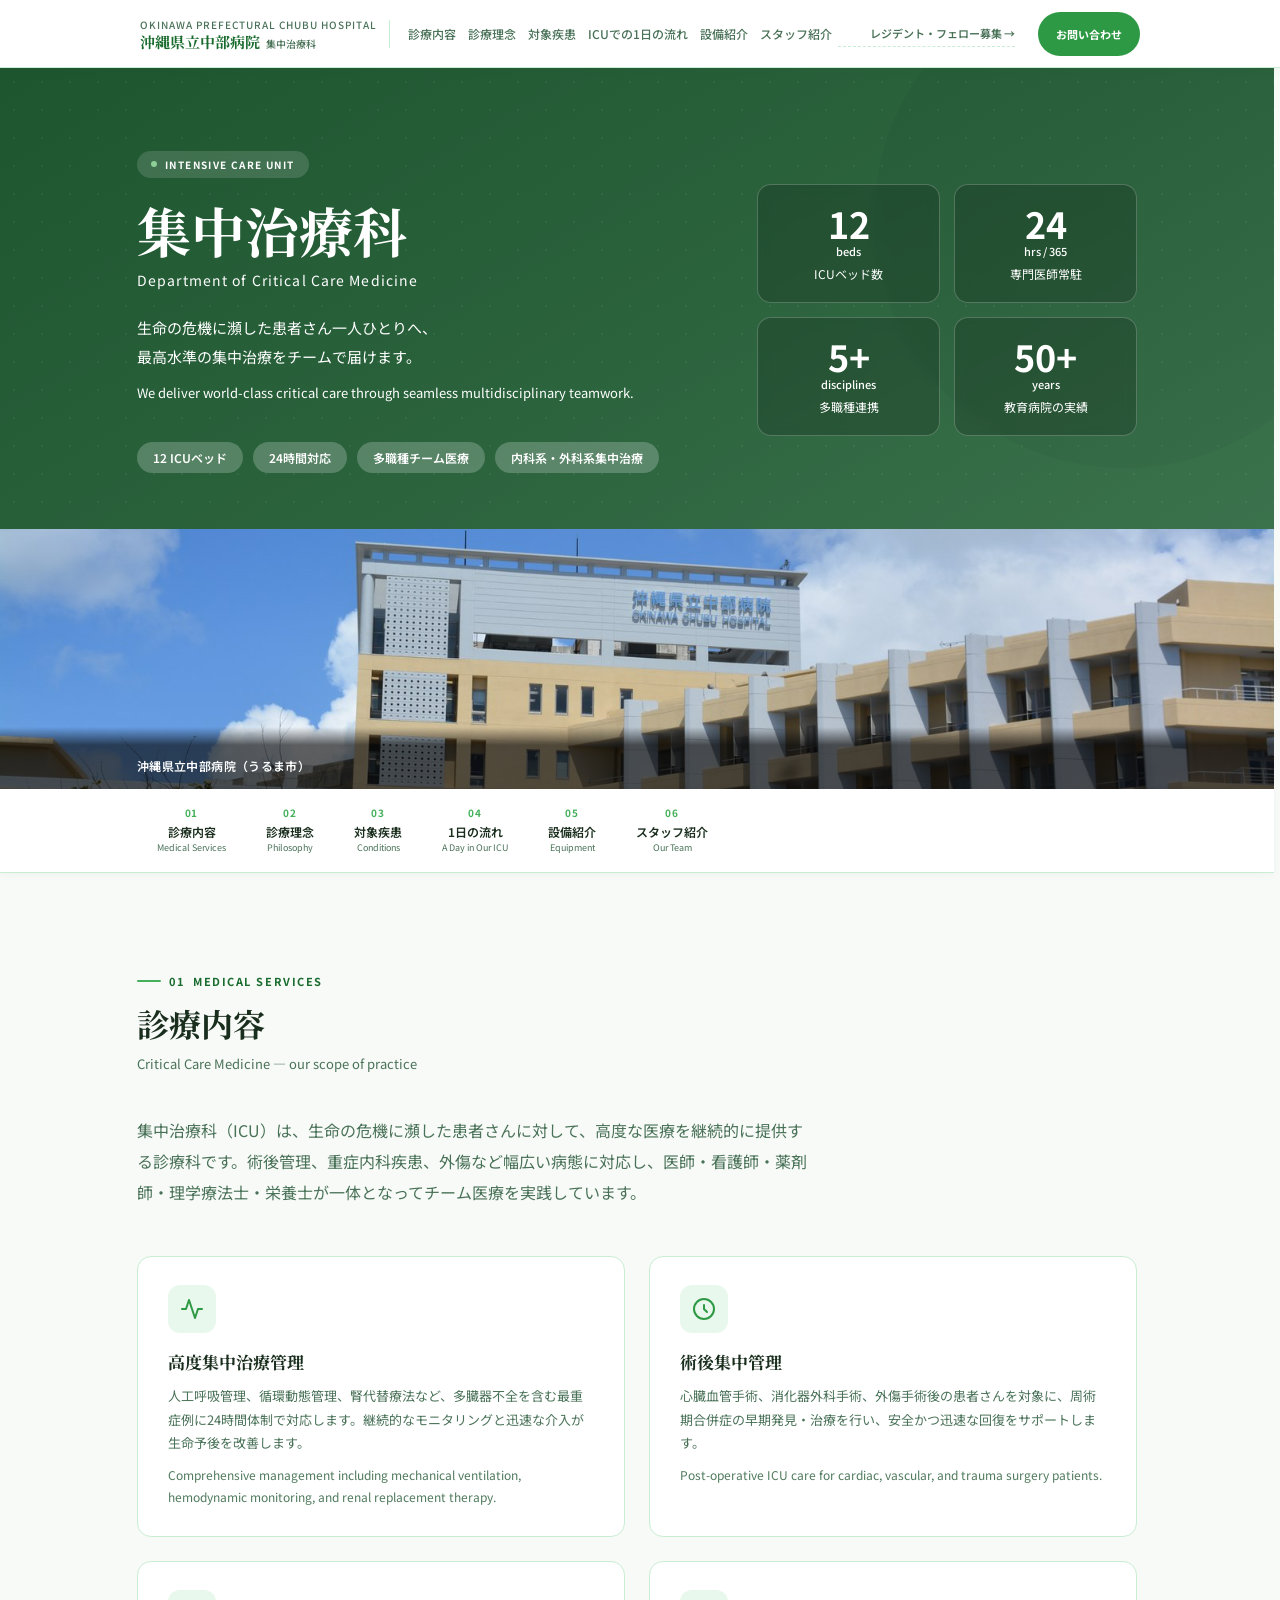
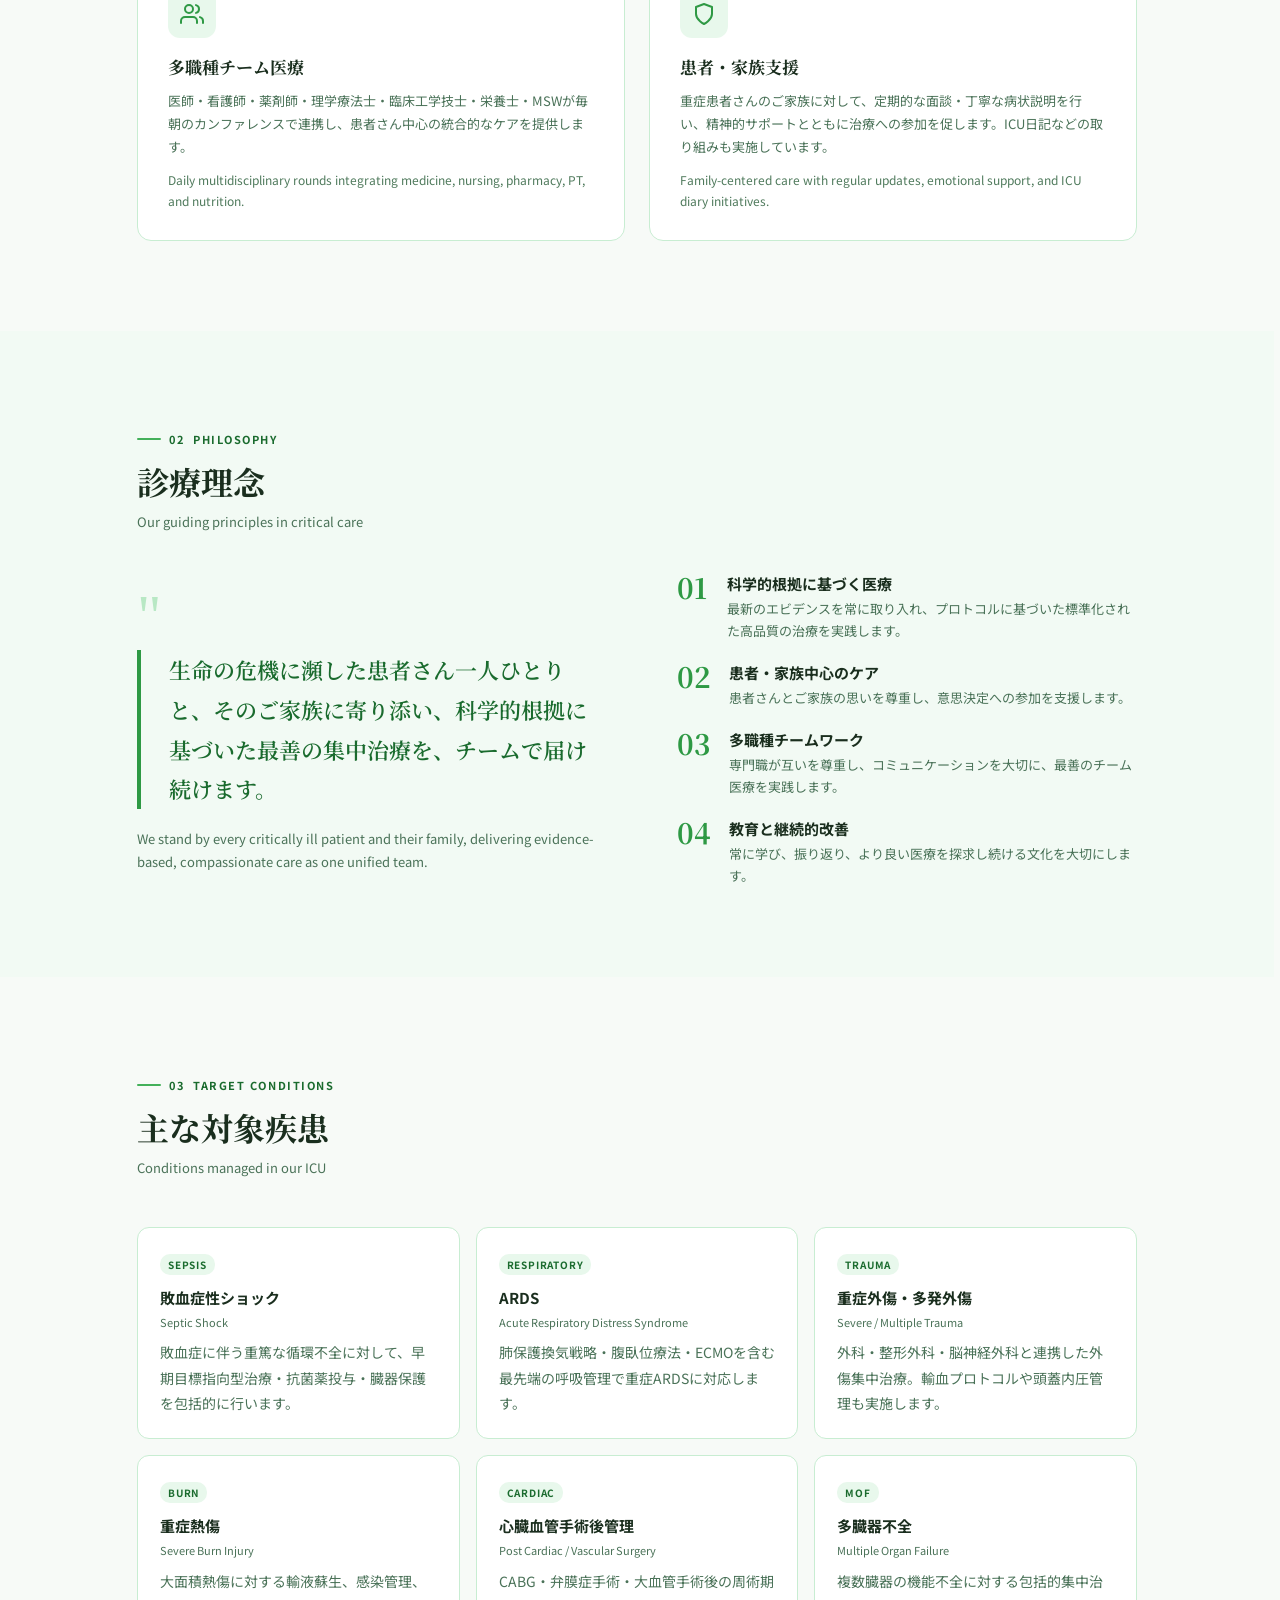
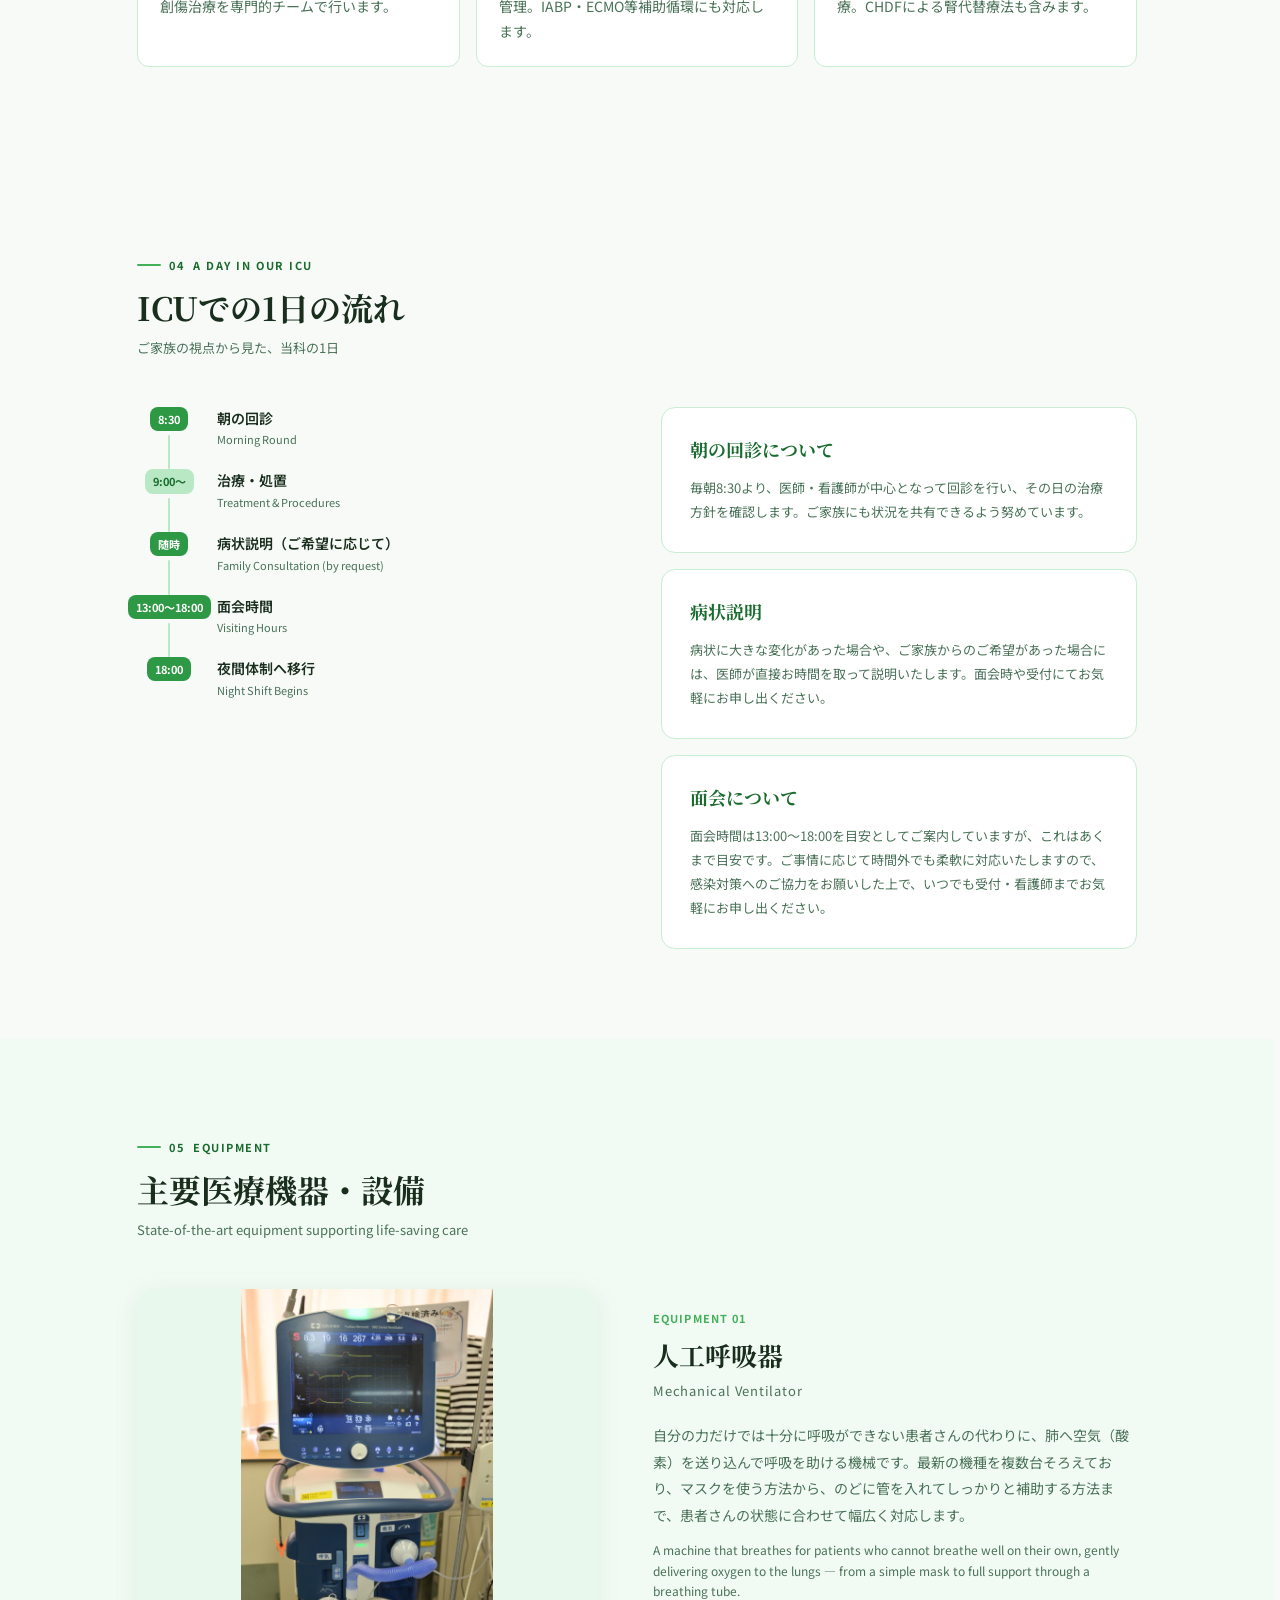
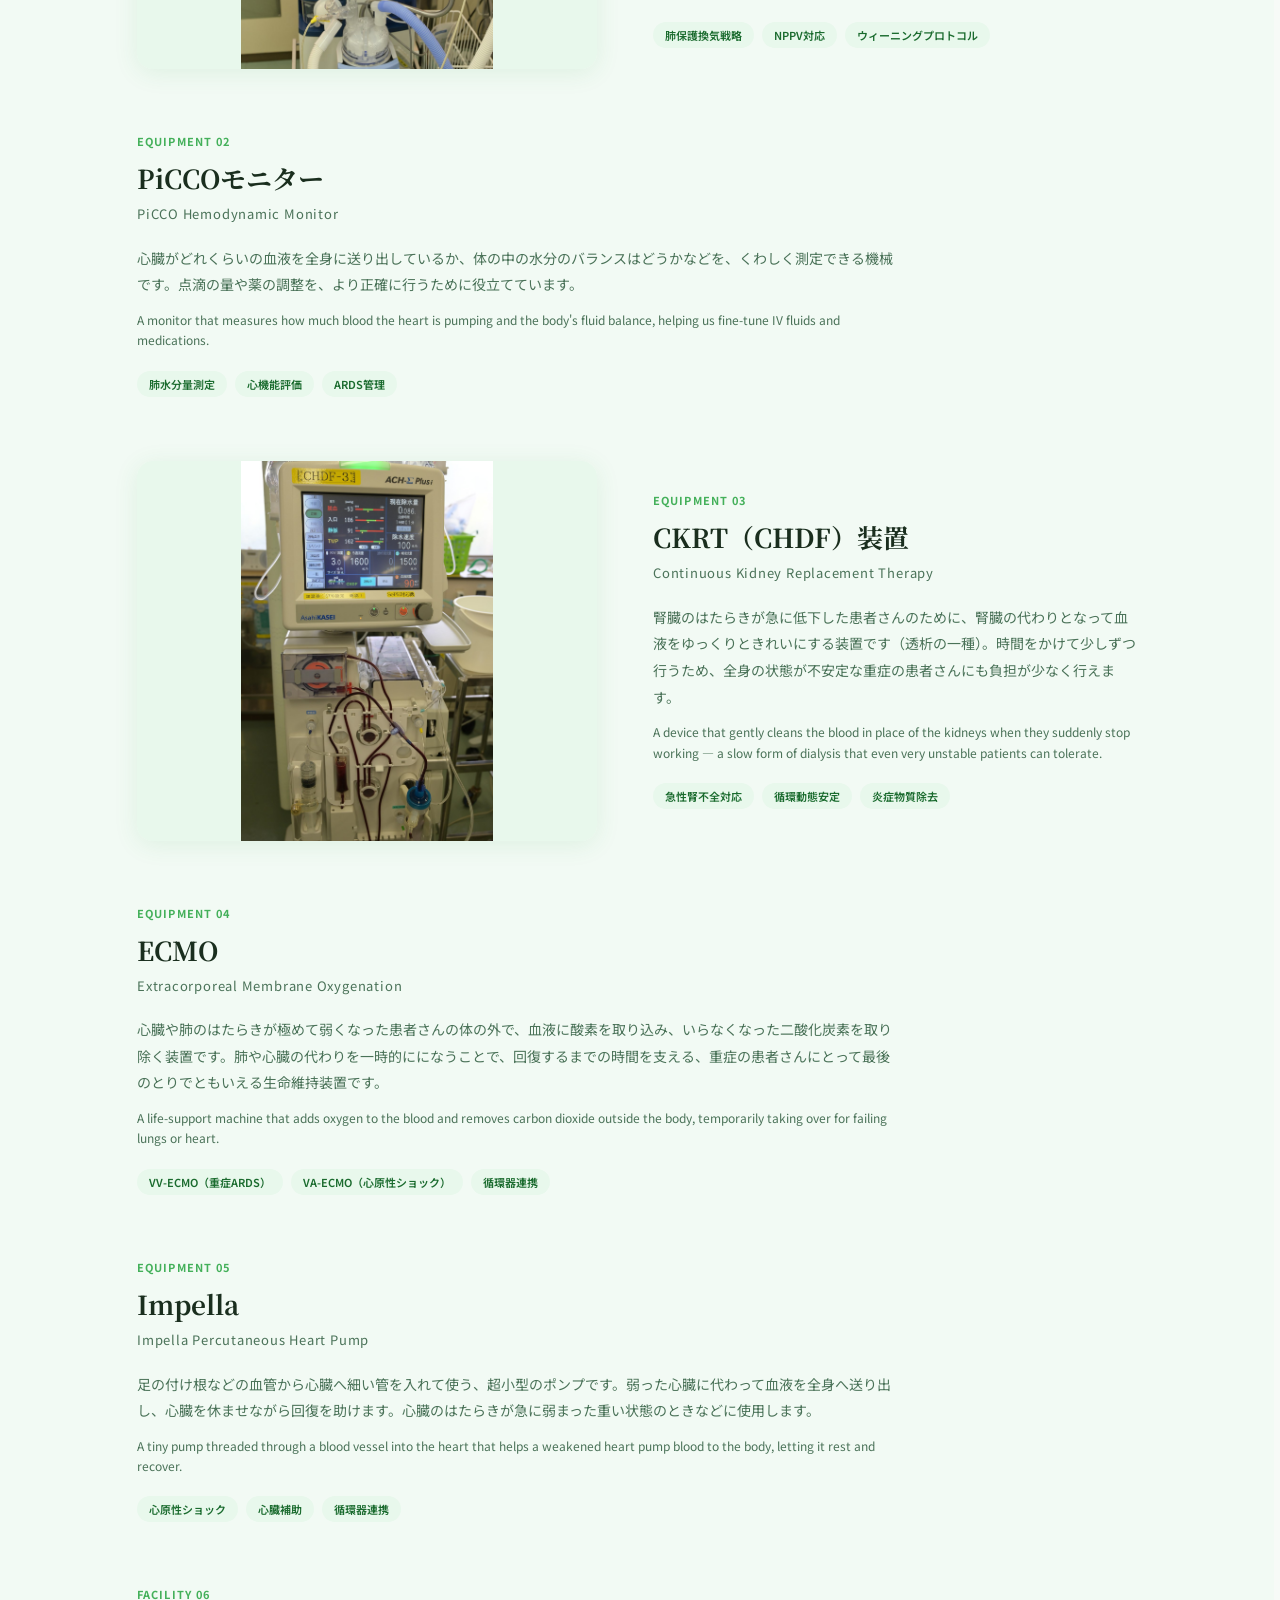
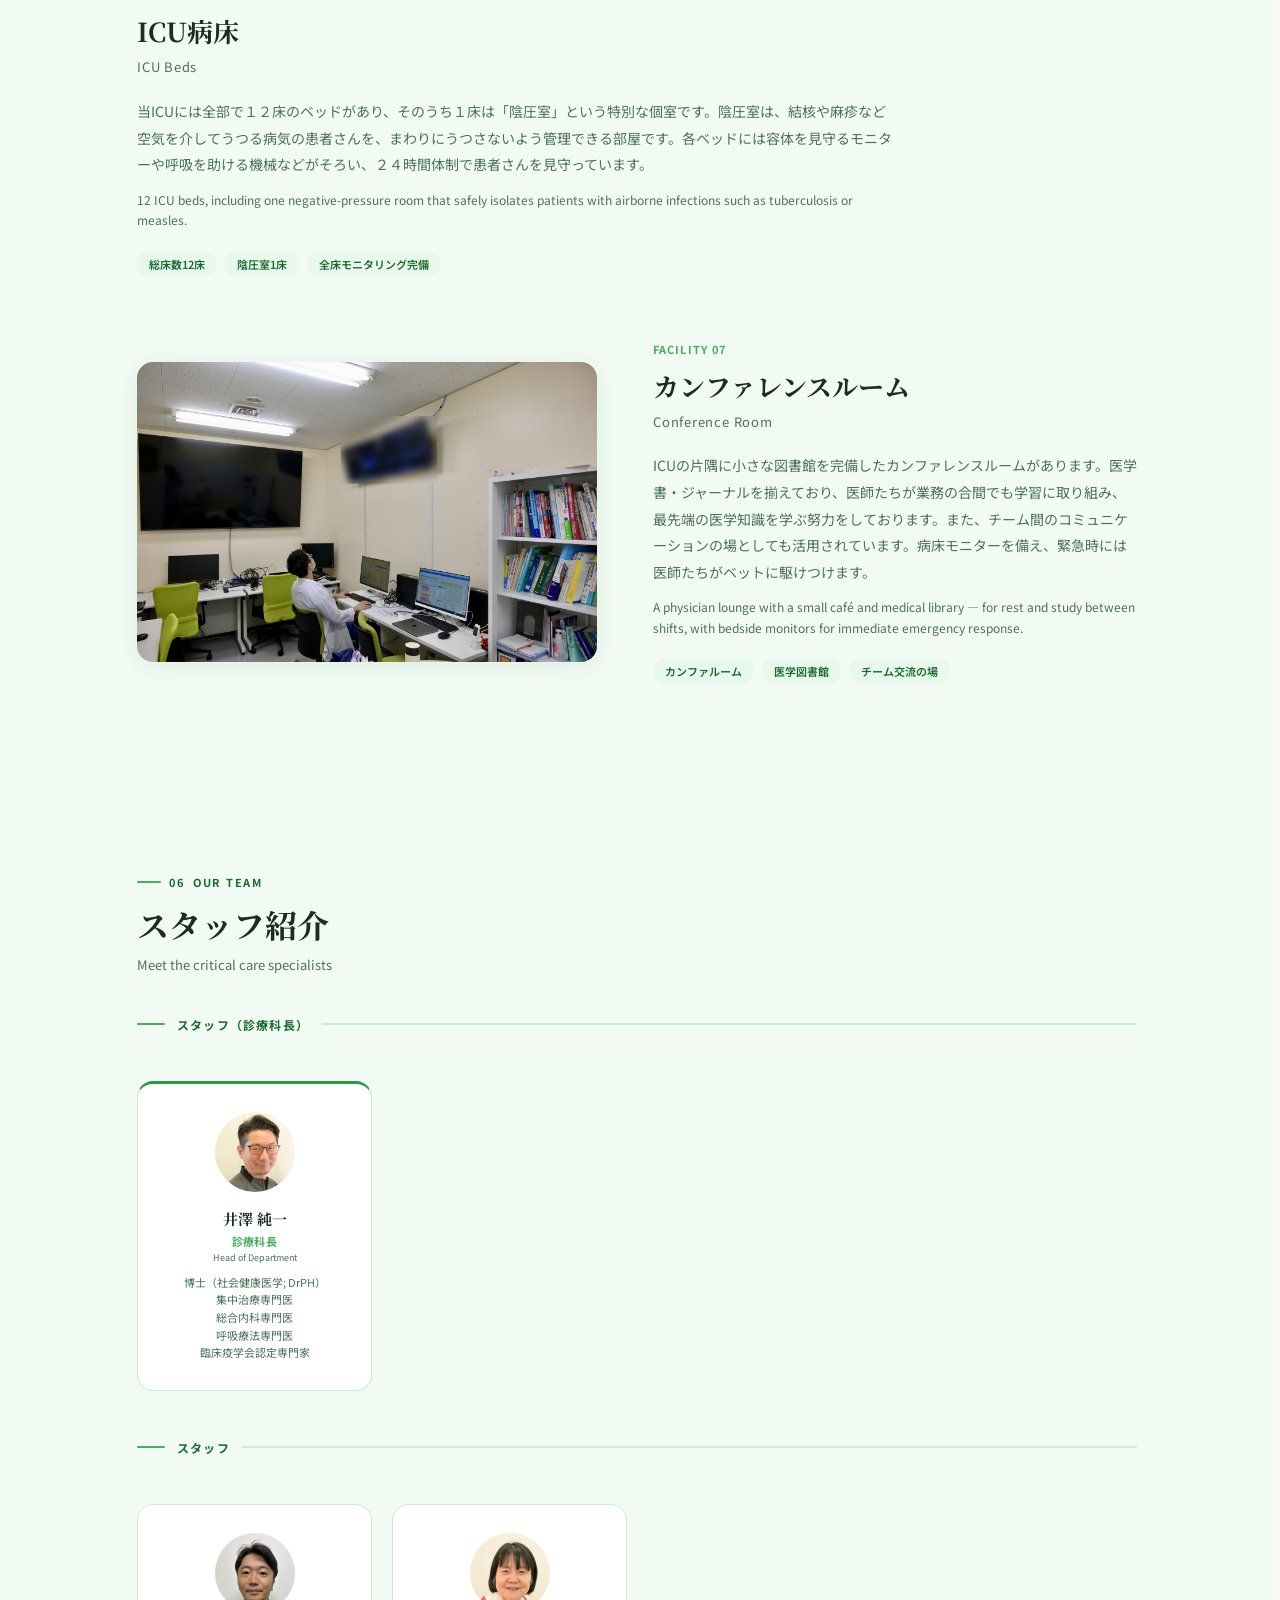
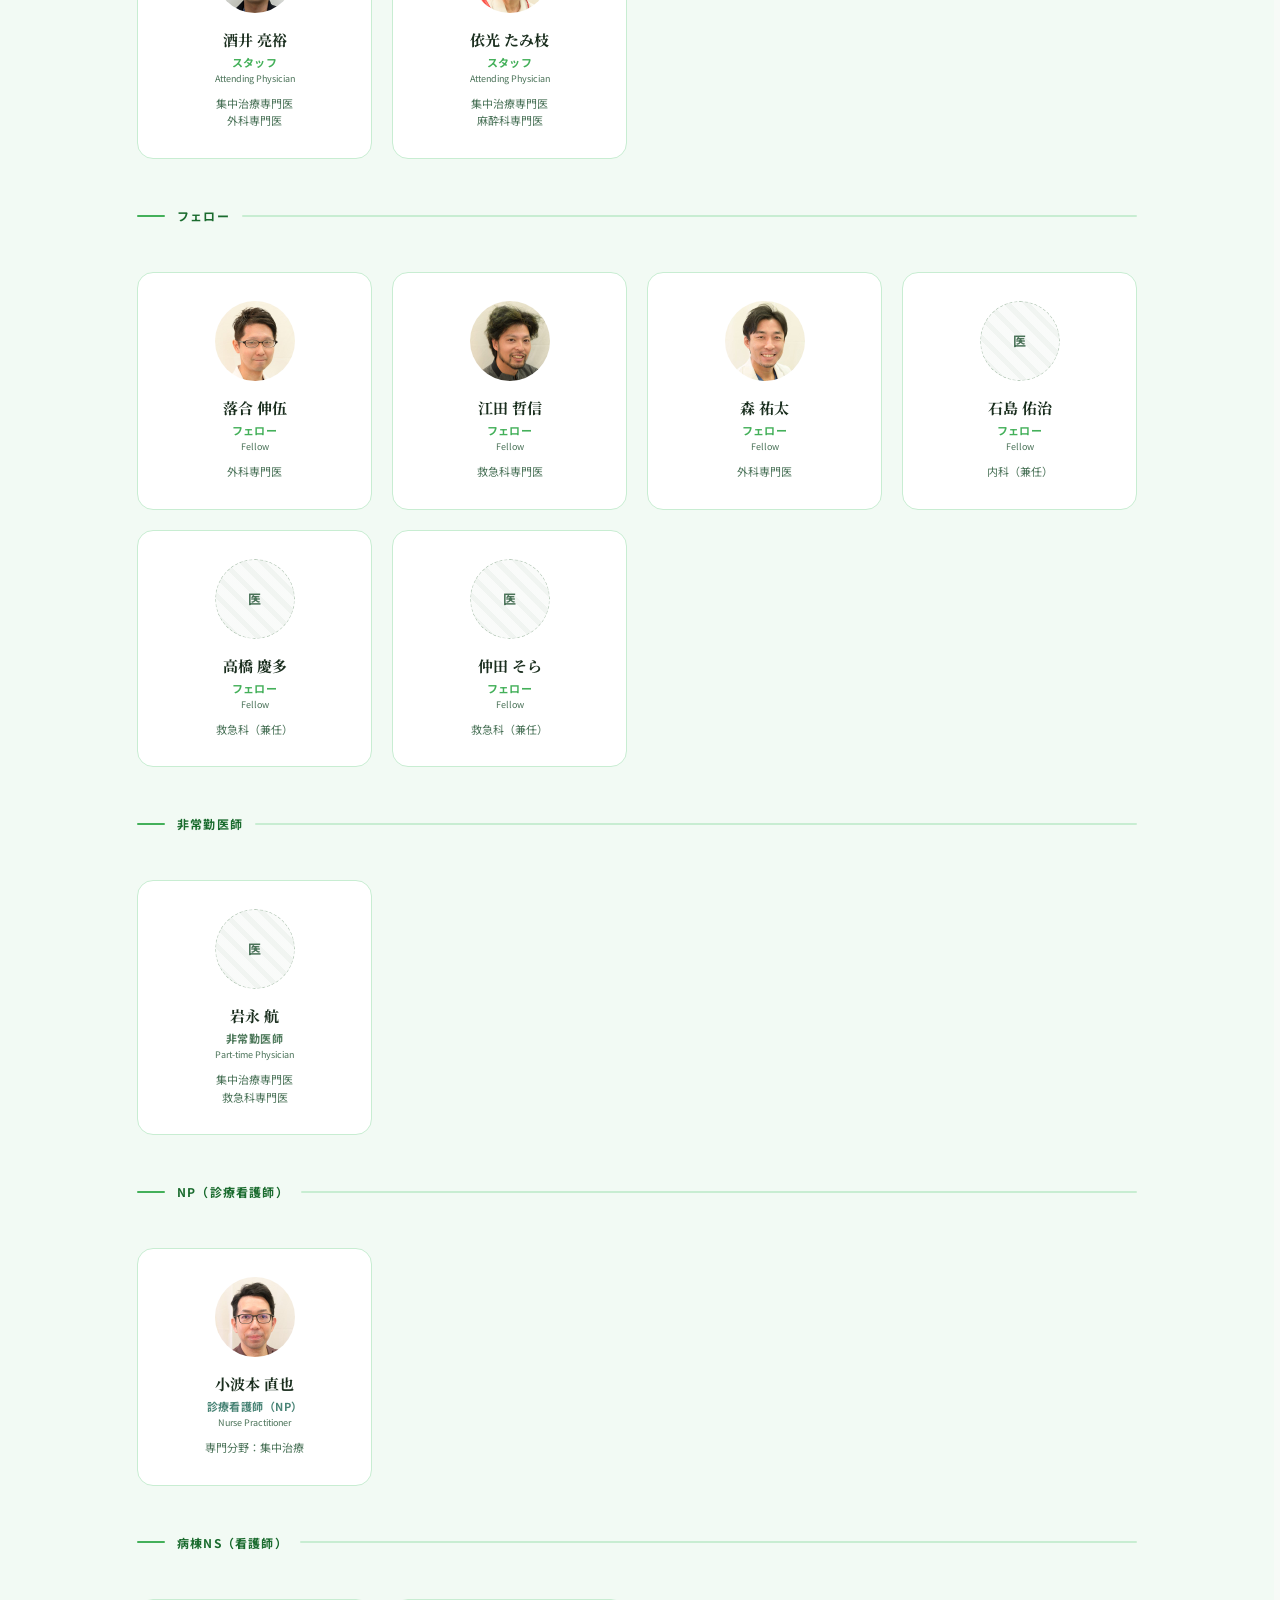
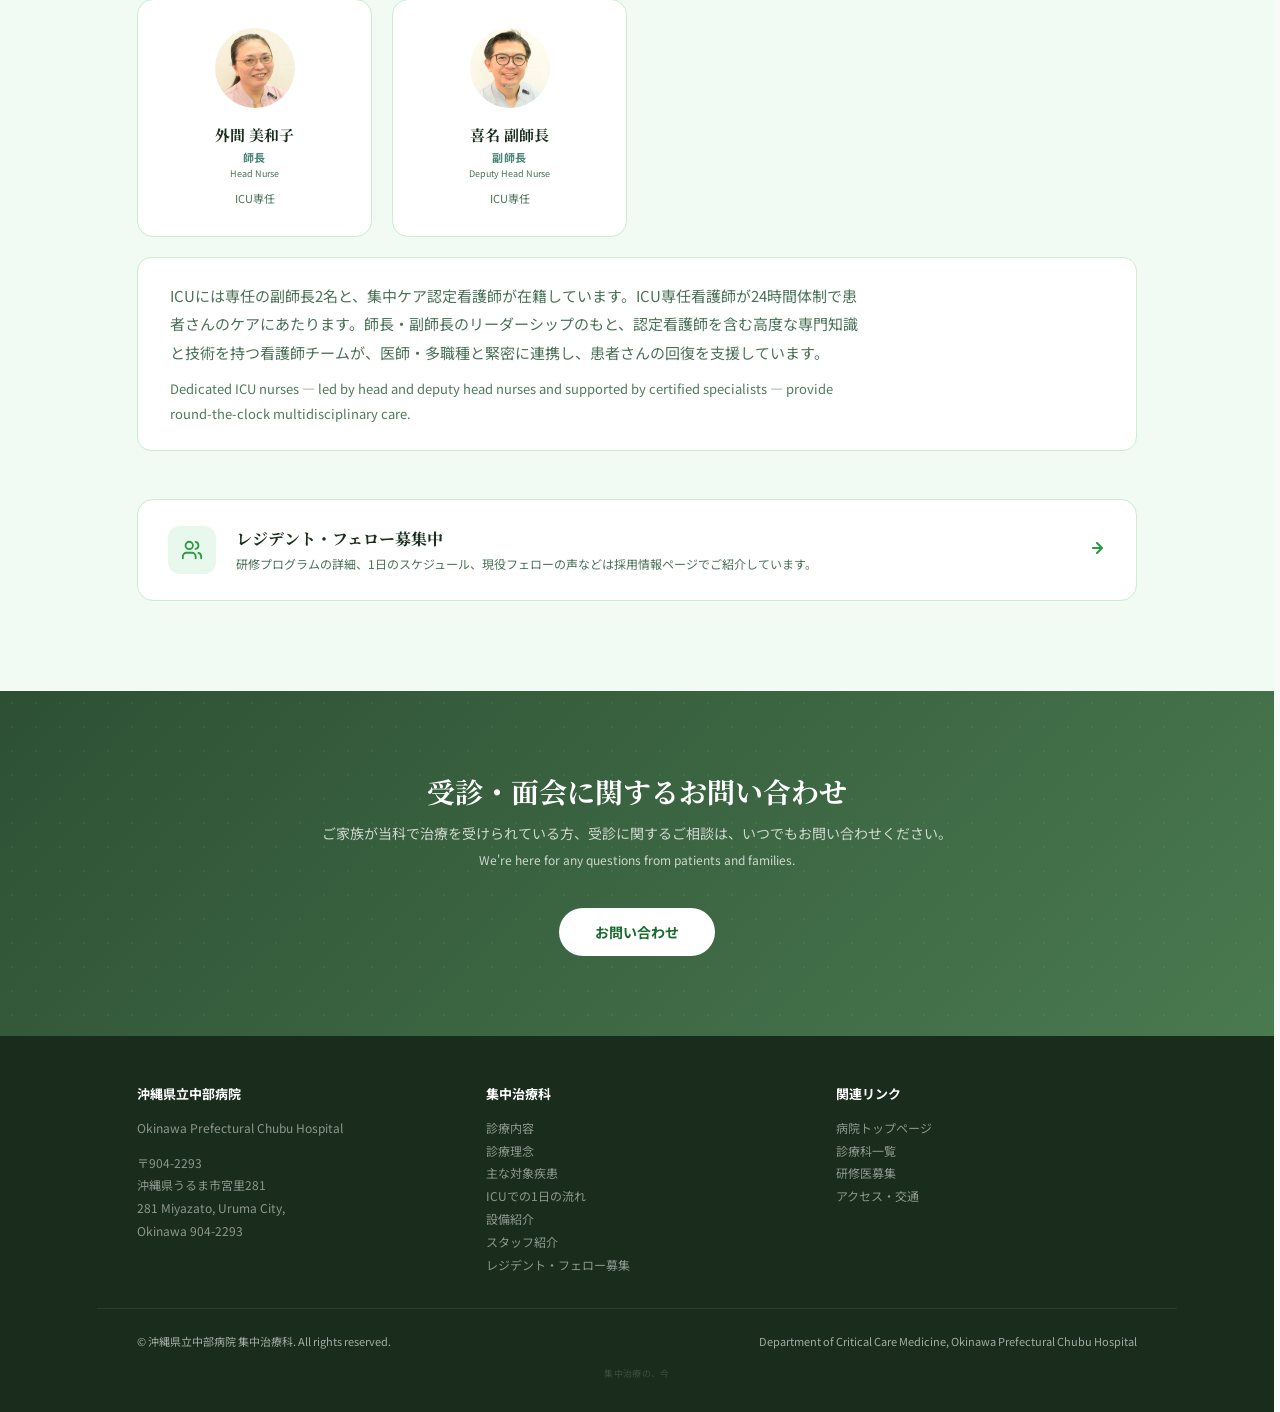
==== commit d91c5c0b: "Update index.html" ====
--- a/index.html
+++ b/index.html
@@ -9,7 +9,7 @@
   <!-- フォント本体は fonts.gstatic.com から来るので、そちらにも先に接続しておく -->
   <link rel="preconnect" href="https://fonts.gstatic.com" crossorigin>
   <link href="https://fonts.googleapis.com/css2?family=Noto+Sans+JP:wght@300;400;500;600;700&family=Noto+Serif+JP:wght@400;500;600;700&display=swap" rel="stylesheet">
-  <link rel="stylesheet" href="style.css?v=20260916g">
+  <link rel="stylesheet" href="style.css?v=20260917a">
   <link rel="icon" type="image/svg+xml" href="[data-uri]">
 </head>
 <body>
@@ -136,7 +136,7 @@
           <svg width="24" height="24" viewBox="0 0 24 24" fill="none" stroke="var(--primary)" stroke-width="2" stroke-linecap="round" stroke-linejoin="round"><path d="M22 12h-4l-3 9L9 3l-3 9H2"/></svg>
         </div>
         <h3>高度集中治療管理</h3>
-        <p>人工呼吸管理、循環動態管理、腎代替療法（CHDF）など、多臓器不全を含む最重症例に24時間体制で対応します。継続的なモニタリングと迅速な介入が生命予後を改善します。</p>
+        <p>人工呼吸管理、循環動態管理、腎代替療法など、多臓器不全を含む最重症例に24時間体制で対応します。継続的なモニタリングと迅速な介入が生命予後を改善します。</p>
         <p style="font-size:12px;margin-top:10px;color:var(--text-light);">Comprehensive management including mechanical ventilation, hemodynamic monitoring, and renal replacement therapy.</p>
       </div>
       <div class="medical-card reveal">
@@ -662,7 +662,7 @@
         </div>
         <div class="staff-card tier-nursing reveal">
           <div class="staff-photo"><img class="staff-img" src="media/photos/kina.jpg" alt="喜名 副師長" width="320" height="320" loading="lazy"></div>
-          <div class="staff-name">喜名</div>
+          <div class="staff-name">喜名 副師長</div>
           <div class="staff-role">副師長</div>
           <div class="staff-role-en">Deputy Head Nurse</div>
           <div class="staff-spec">ICU専任</div>
--- a/style.css
+++ b/style.css
@@ -707,11 +707,15 @@
   display: flex; gap: var(--space-4); align-items: flex-start;
   background: var(--card); border: 1px solid var(--border); border-radius: 12px; padding: 18px 20px;
 }
+/* 4つのアイコンは絵文字をやめて線画（SVG）にした（2026-09-17）。
+   絵文字は端末ごとに絵柄と色が変わり、サイト全体のトーンから浮くため。
+   色は currentColor で拾っているので、色を変えたいときは下の color: だけ直せばよい。 */
 .edu-feature-icon {
   width: 40px; height: 40px; background: var(--primary-xlight);
   border-radius: 10px; display: flex; align-items: center; justify-content: center;
-  flex-shrink: 0; font-size: var(--text-2xl);
-}
+  flex-shrink: 0; color: var(--primary-dark);
+}
+.edu-feature-icon svg { display: block; width: 22px; height: 22px; }
 .edu-feature h4 { font-size: var(--text-base); font-weight: 700; color: var(--text); margin-bottom: 4px; }
 .edu-feature p { font-size: var(--text-sm-plus); color: var(--text-muted); line-height: 1.8; }
 .edu-callout {
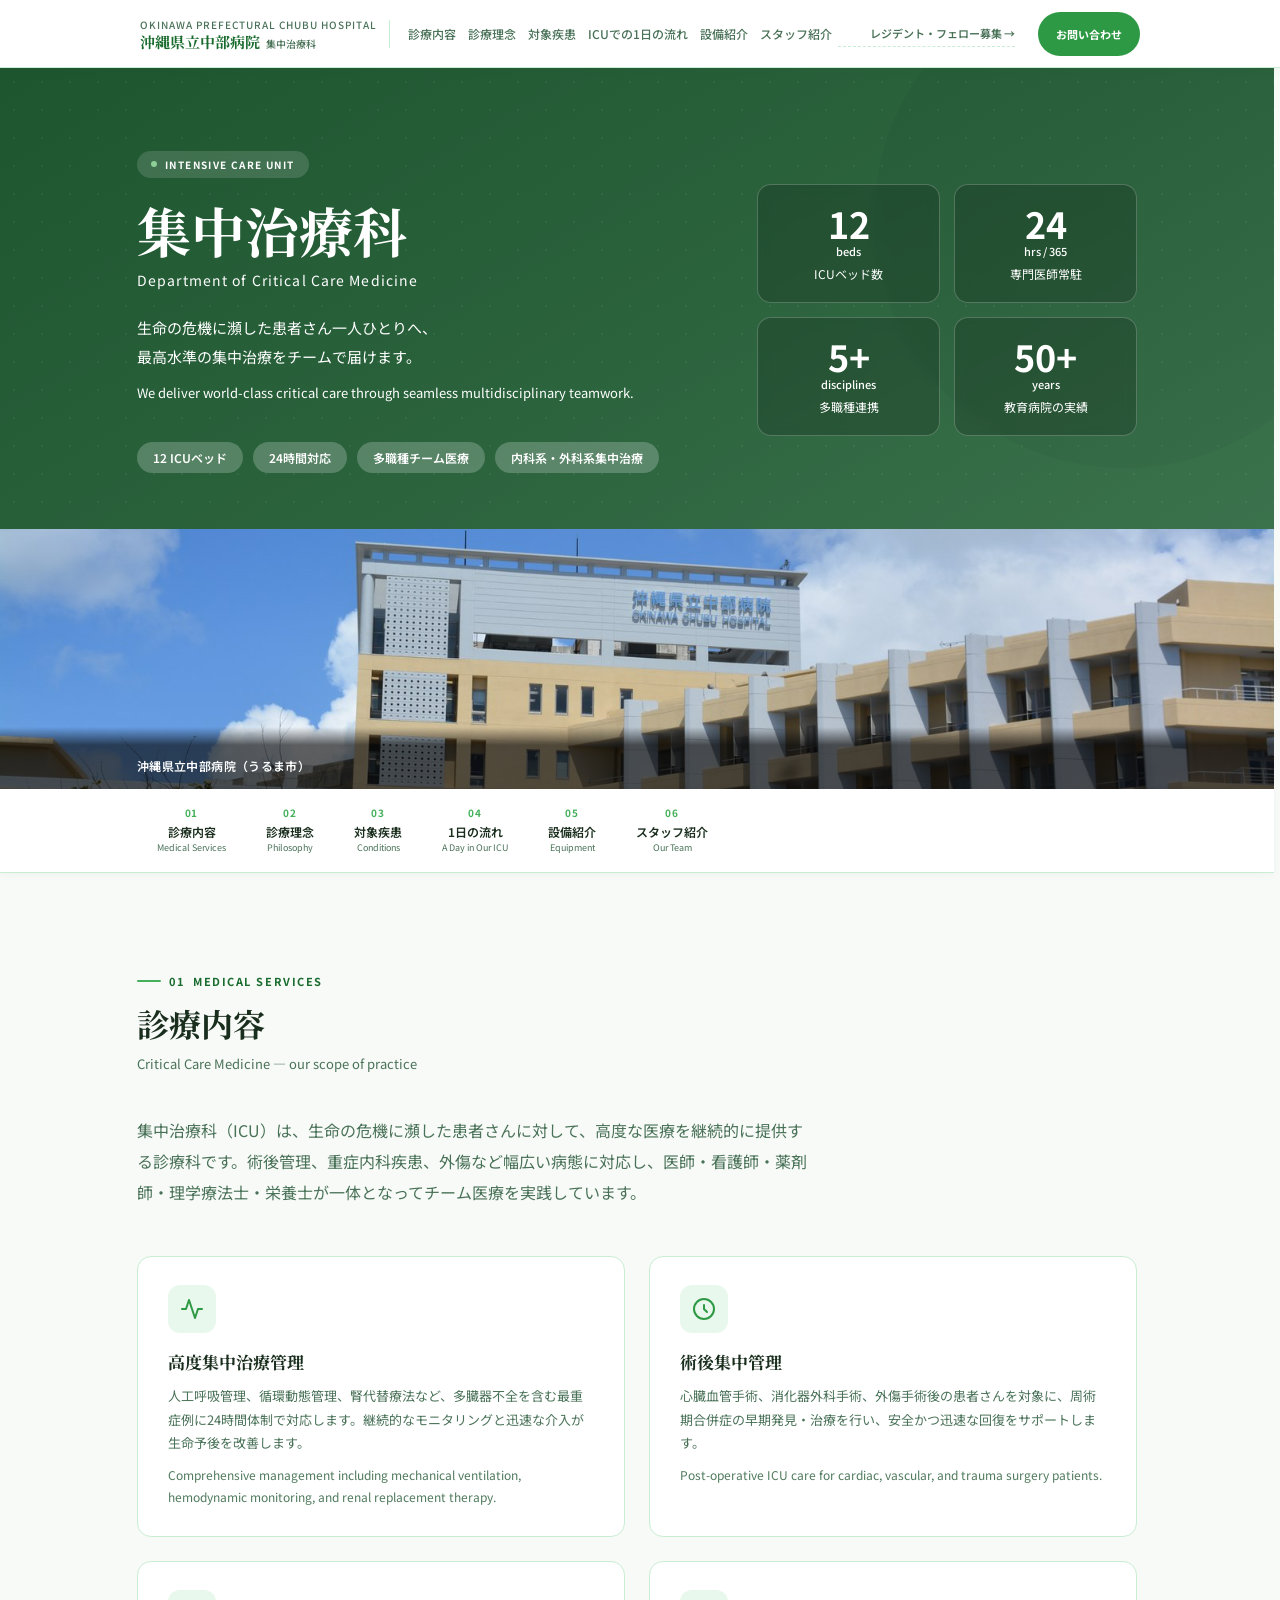
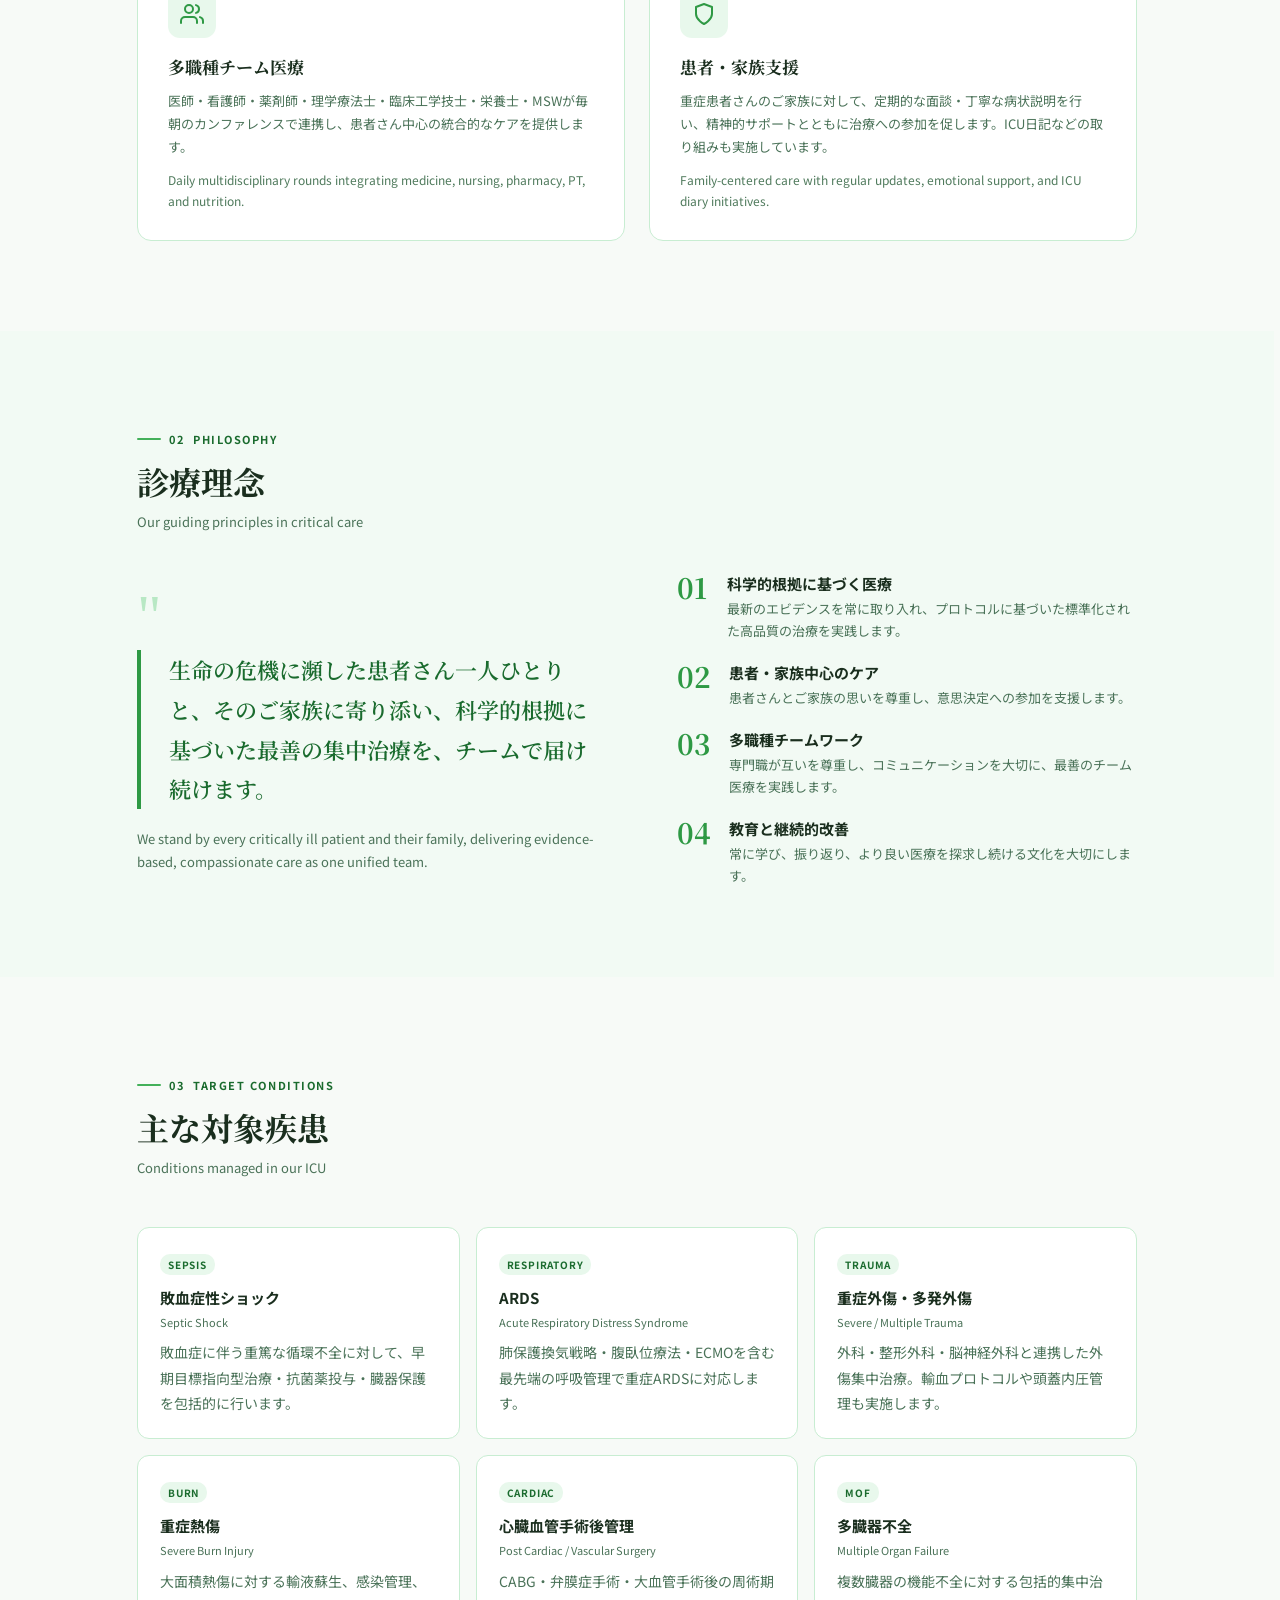
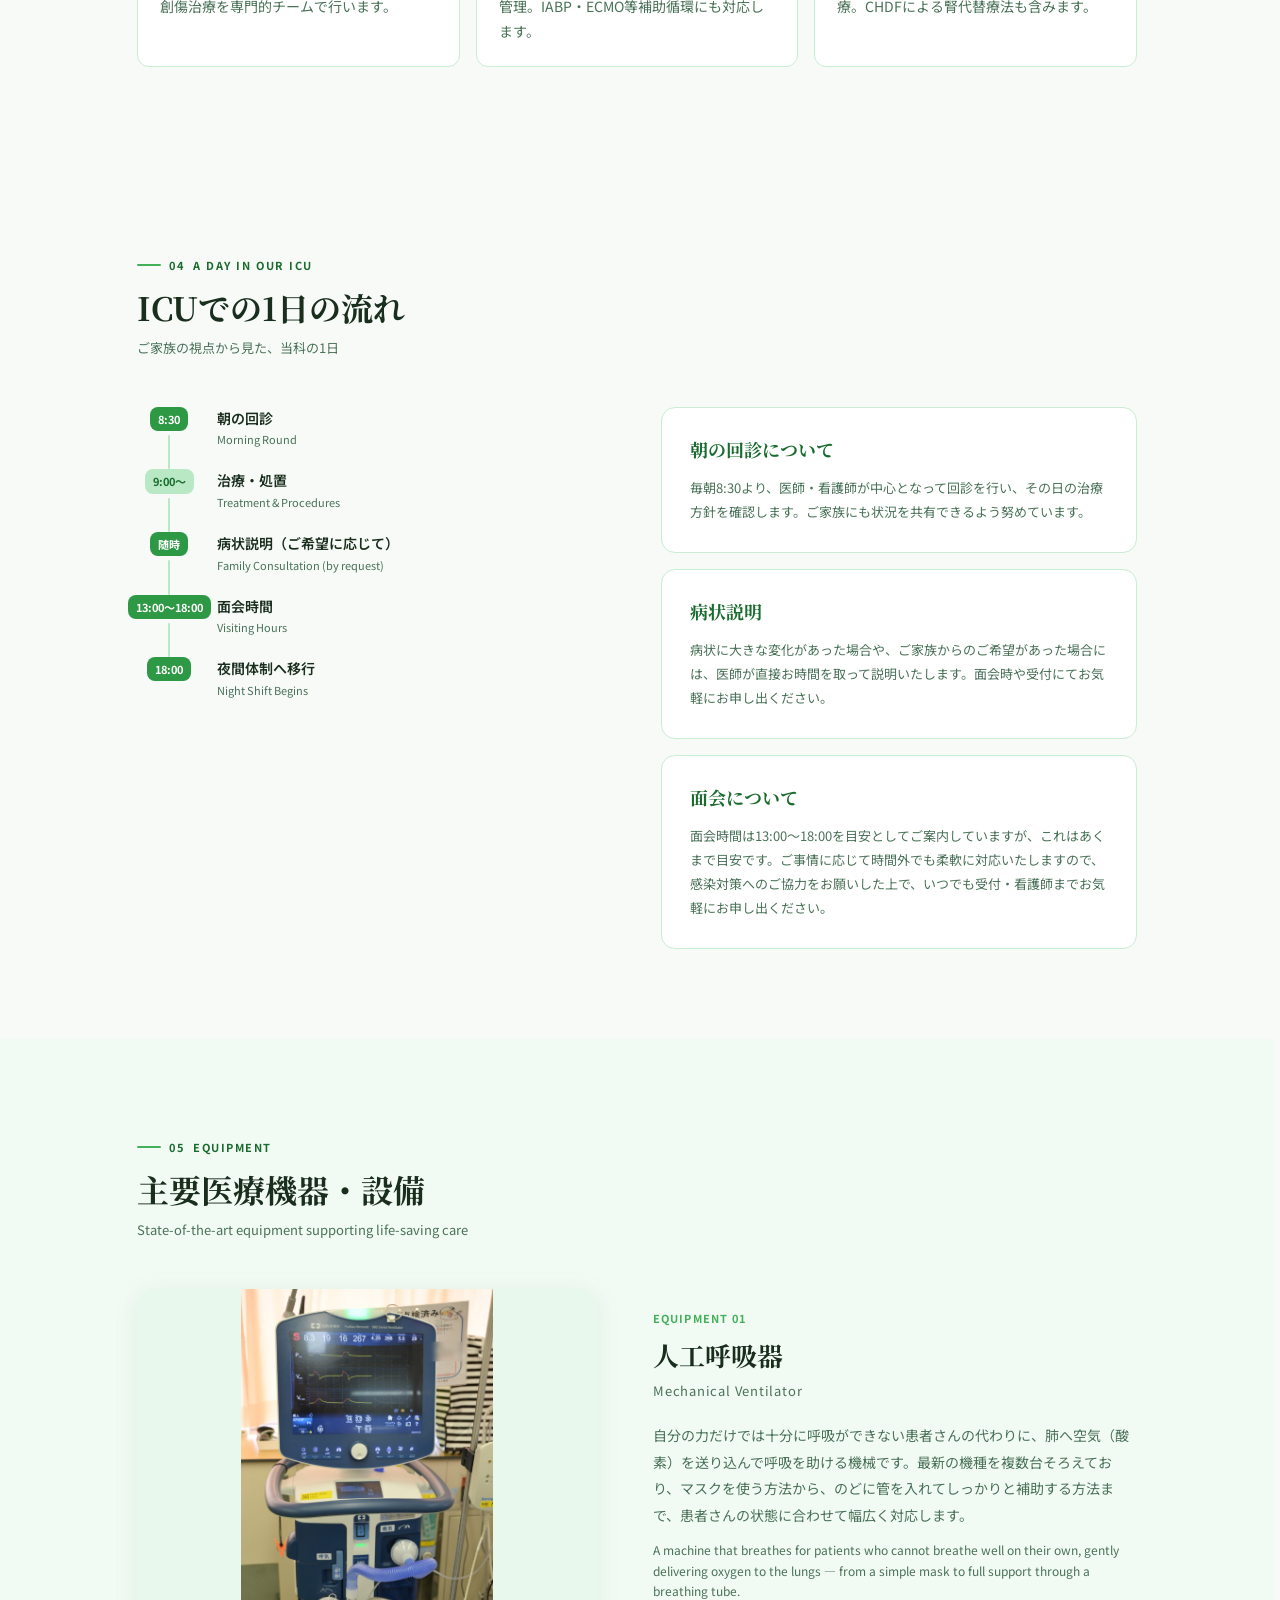
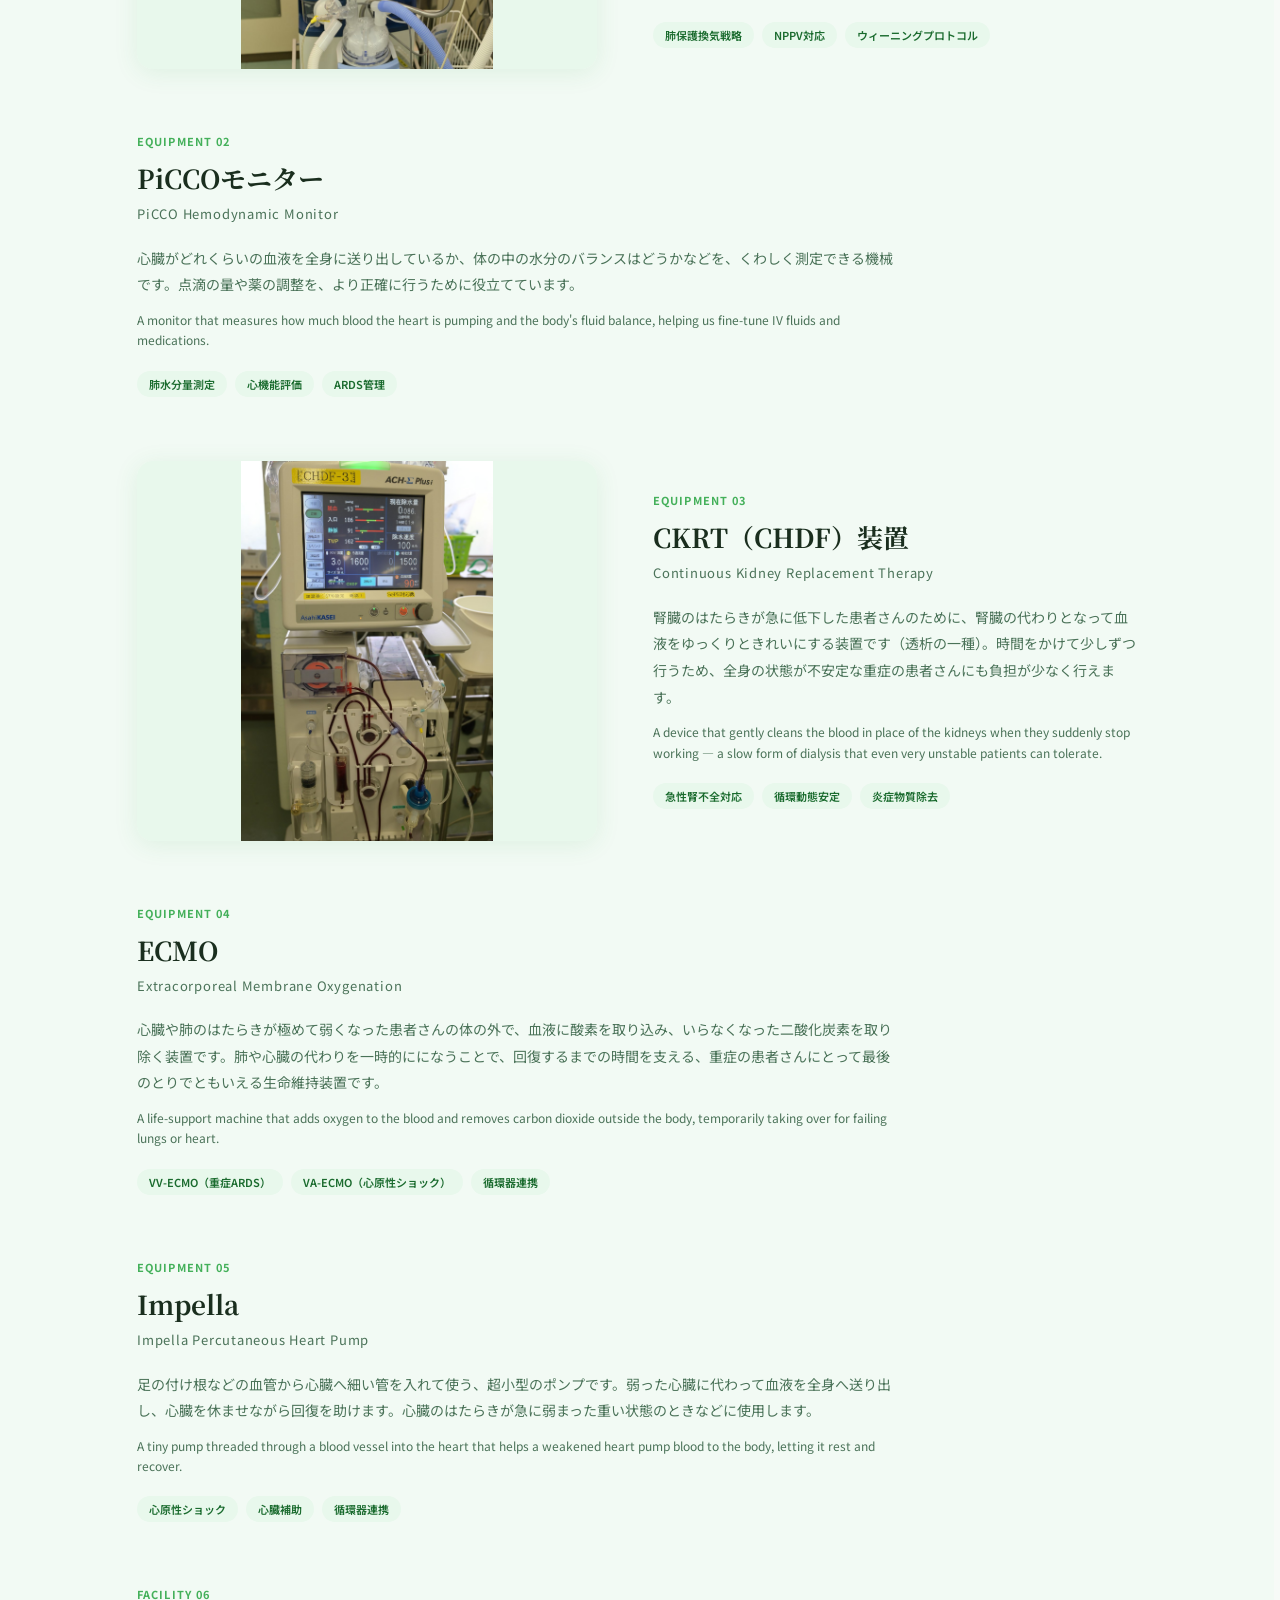
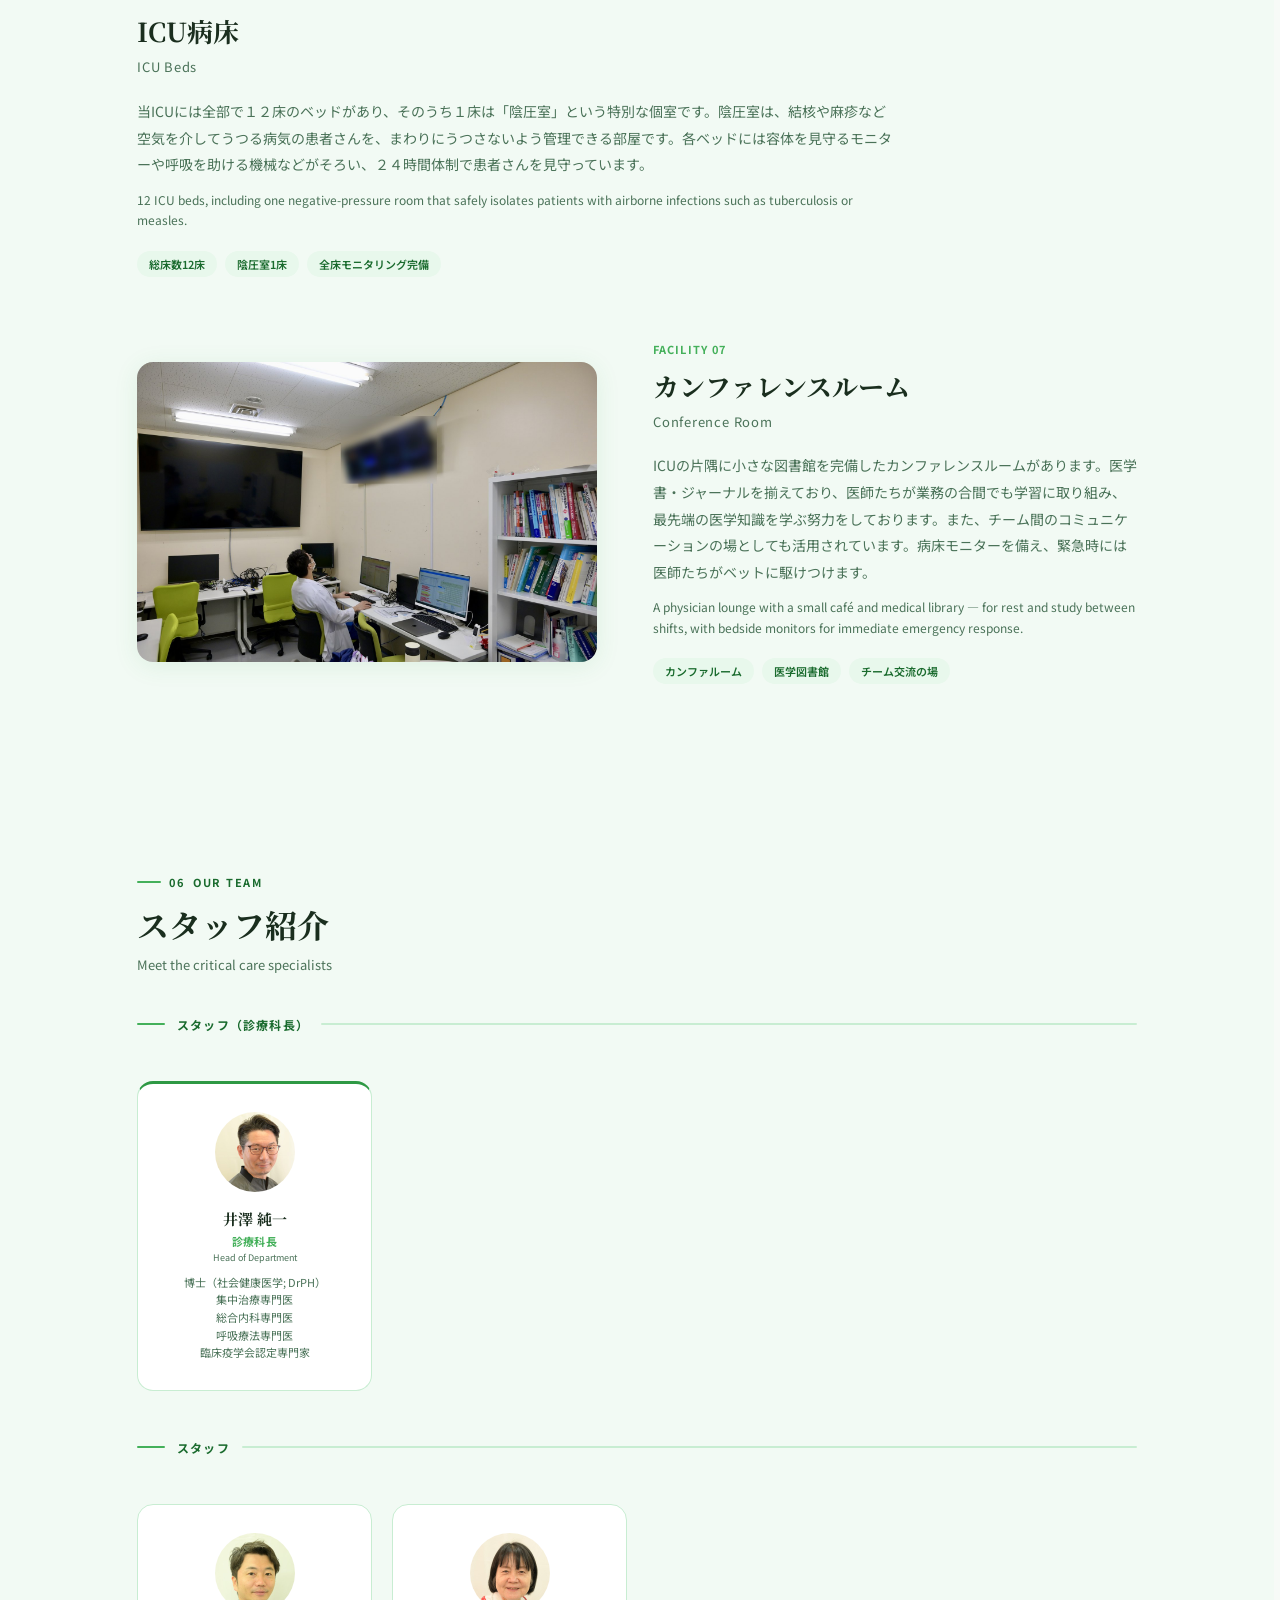
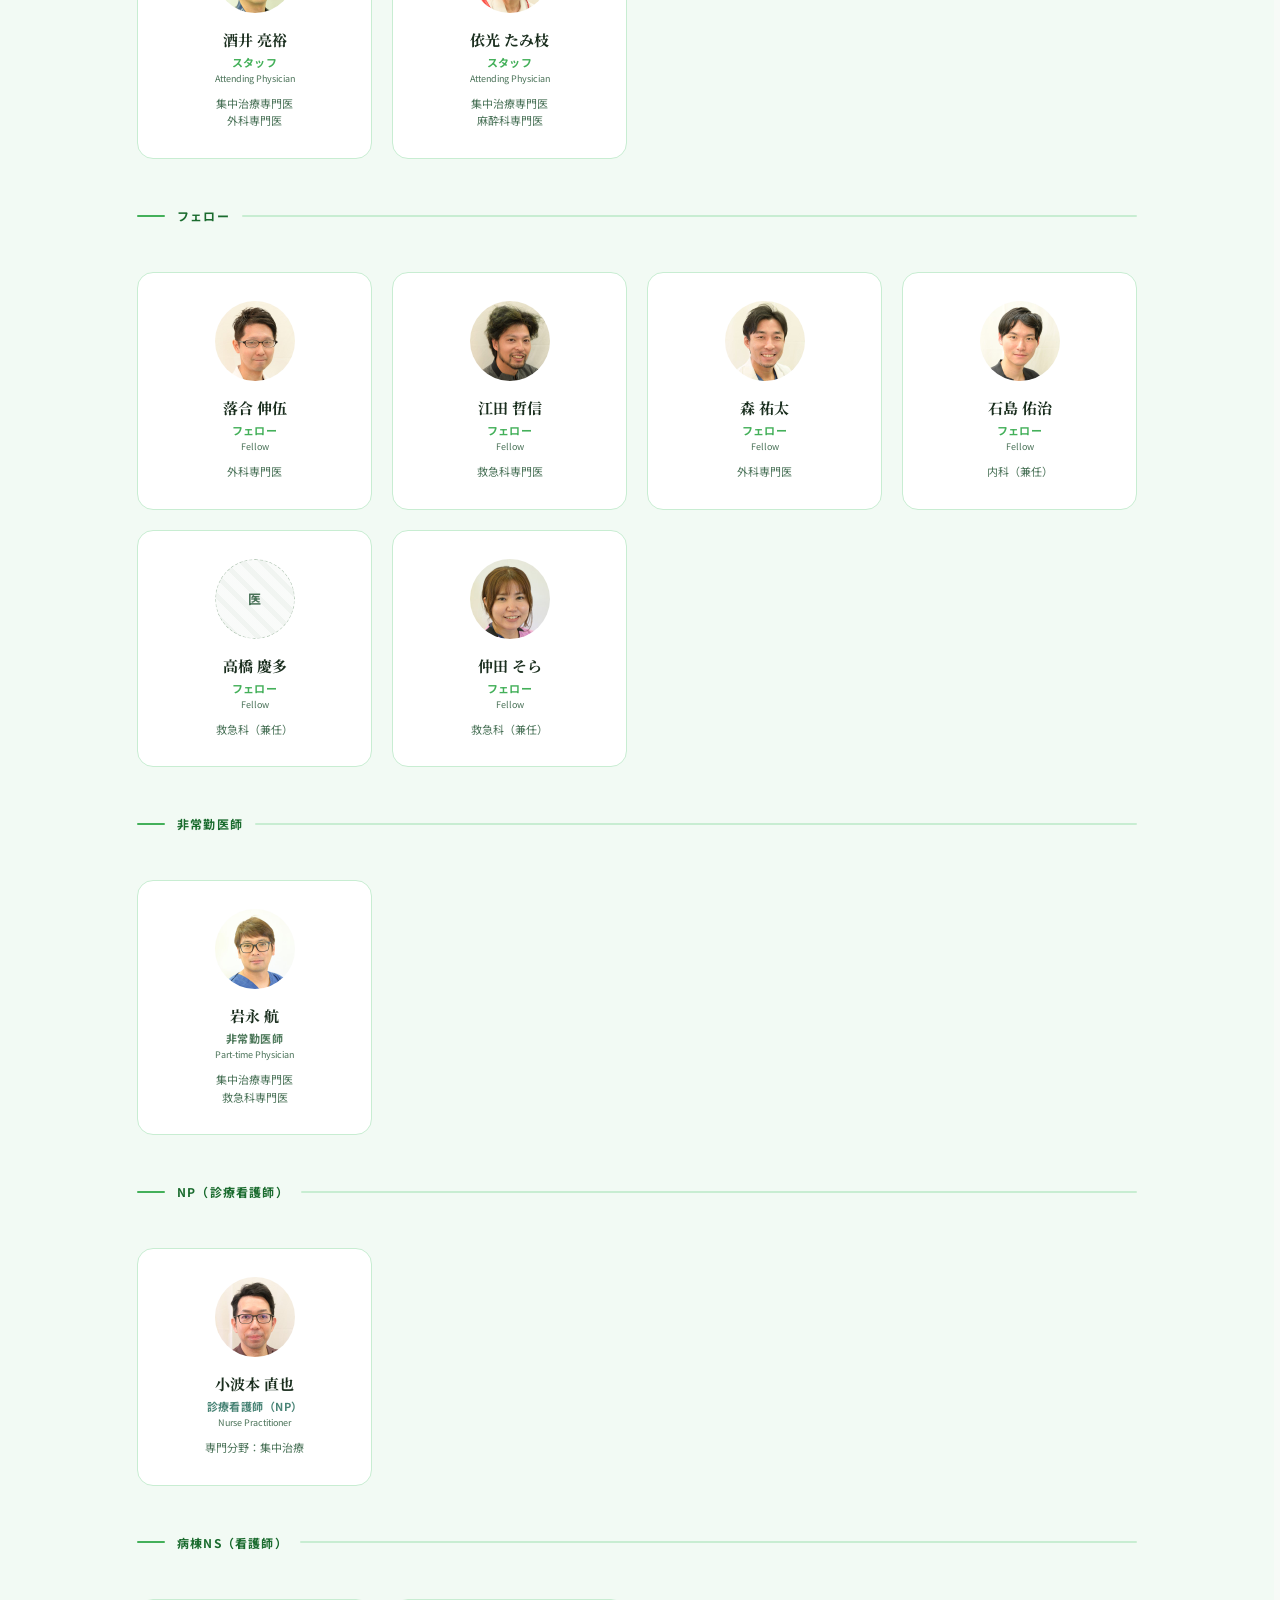
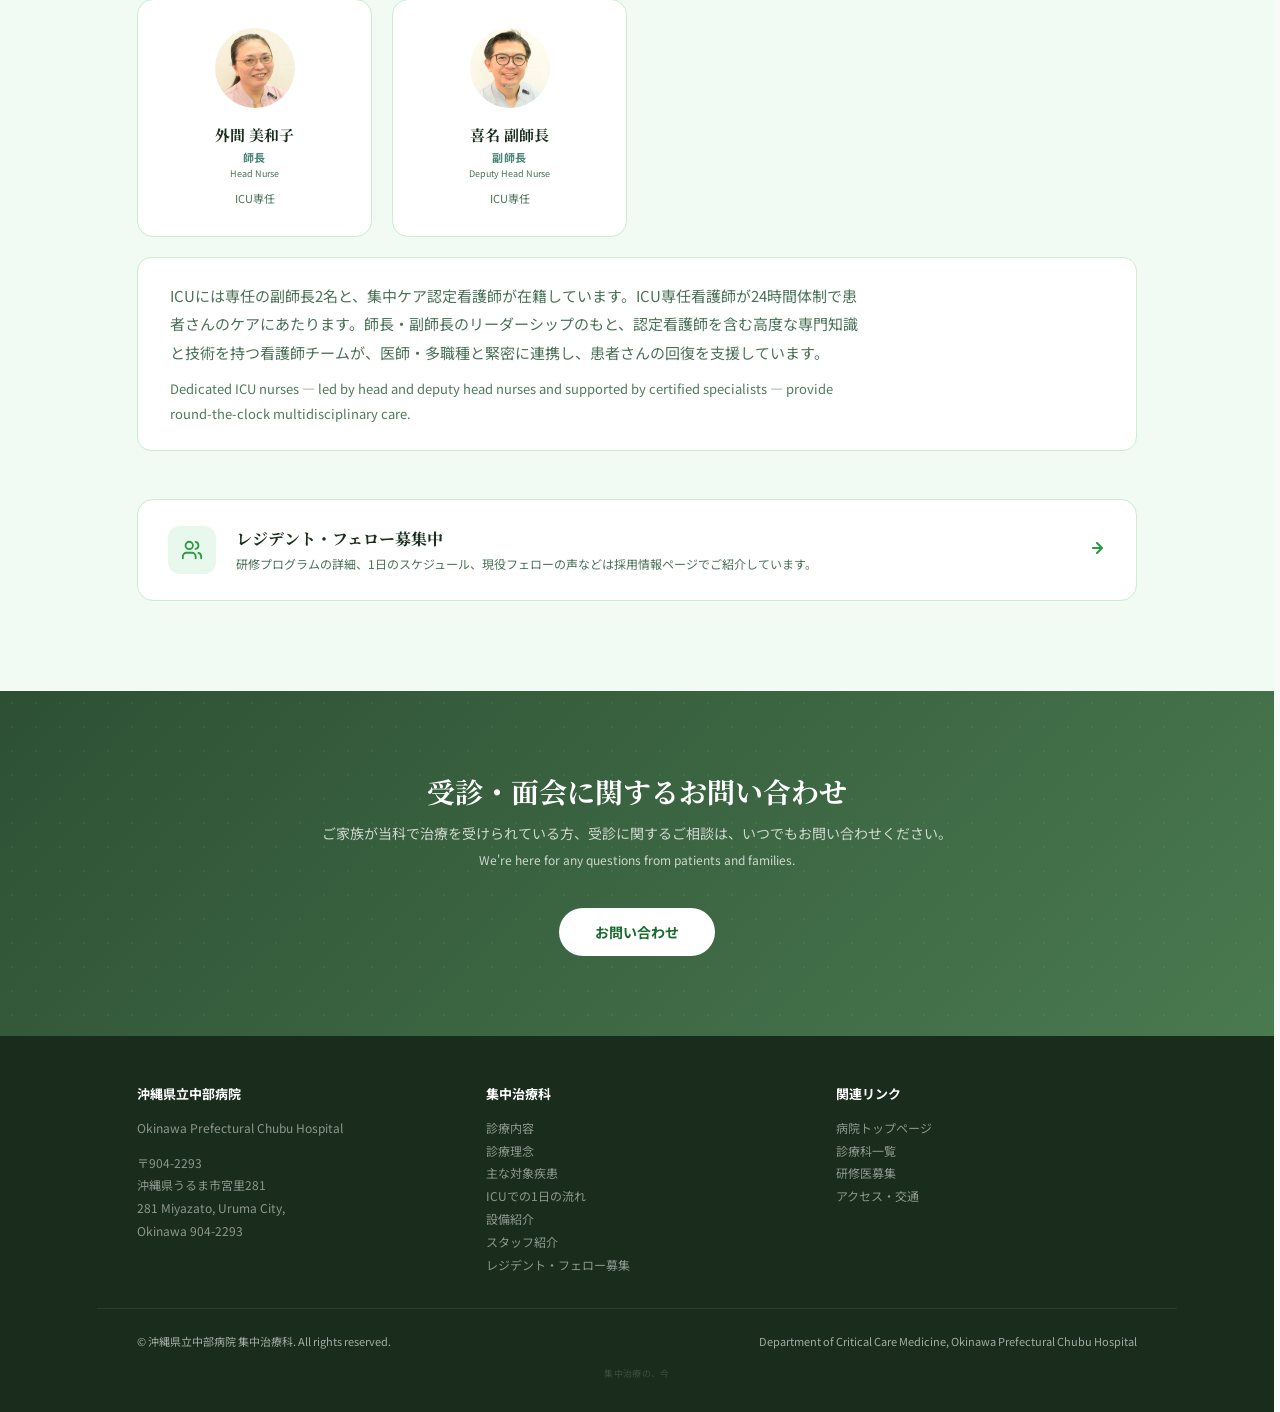
==== commit b9fa408f: "酒井の顔写真を差し替え、石島・仲田・岩永の顔写真を追加 Co-Authored-By: Claude Opus 5.5 <noreply@anthropic.com>" ====
--- a/index.html
+++ b/index.html
@@ -586,7 +586,7 @@
           <div class="staff-spec">外科専門医</div>
         </div>
         <div class="staff-card reveal">
-          <div class="staff-photo"><div class="img-placeholder" style="width:80px;height:80px;border-radius:50%;"><span class="staff-avatar-initial">医</span></div></div>
+          <div class="staff-photo"><img class="staff-img" src="media/photos/ishijima-yuji.jpg" alt="石島 佑治 フェロー" width="320" height="320" loading="lazy"></div>
           <div class="staff-name">石島 佑治</div>
           <div class="staff-role">フェロー</div>
           <div class="staff-role-en">Fellow</div>
@@ -600,7 +600,7 @@
           <div class="staff-spec">救急科（兼任）</div>
         </div>
         <div class="staff-card reveal">
-          <div class="staff-photo"><div class="img-placeholder" style="width:80px;height:80px;border-radius:50%;"><span class="staff-avatar-initial">医</span></div></div>
+          <div class="staff-photo"><img class="staff-img" src="media/photos/nakata-sora.jpg" alt="仲田 そら フェロー" width="320" height="320" loading="lazy"></div>
           <div class="staff-name">仲田 そら</div>
           <div class="staff-role">フェロー</div>
           <div class="staff-role-en">Fellow</div>
@@ -618,7 +618,7 @@
       </div>
       <div class="staff-grid">
         <div class="staff-card tier-parttime reveal">
-          <div class="staff-photo"><div class="img-placeholder" style="width:80px;height:80px;border-radius:50%;"><span class="staff-avatar-initial">医</span></div></div>
+          <div class="staff-photo"><img class="staff-img" src="media/photos/iwanaga-wataru.jpg" alt="岩永 航 非常勤医師" width="320" height="320" loading="lazy"></div>
           <div class="staff-name">岩永 航</div>
           <div class="staff-role">非常勤医師</div>
           <div class="staff-role-en">Part-time Physician</div>
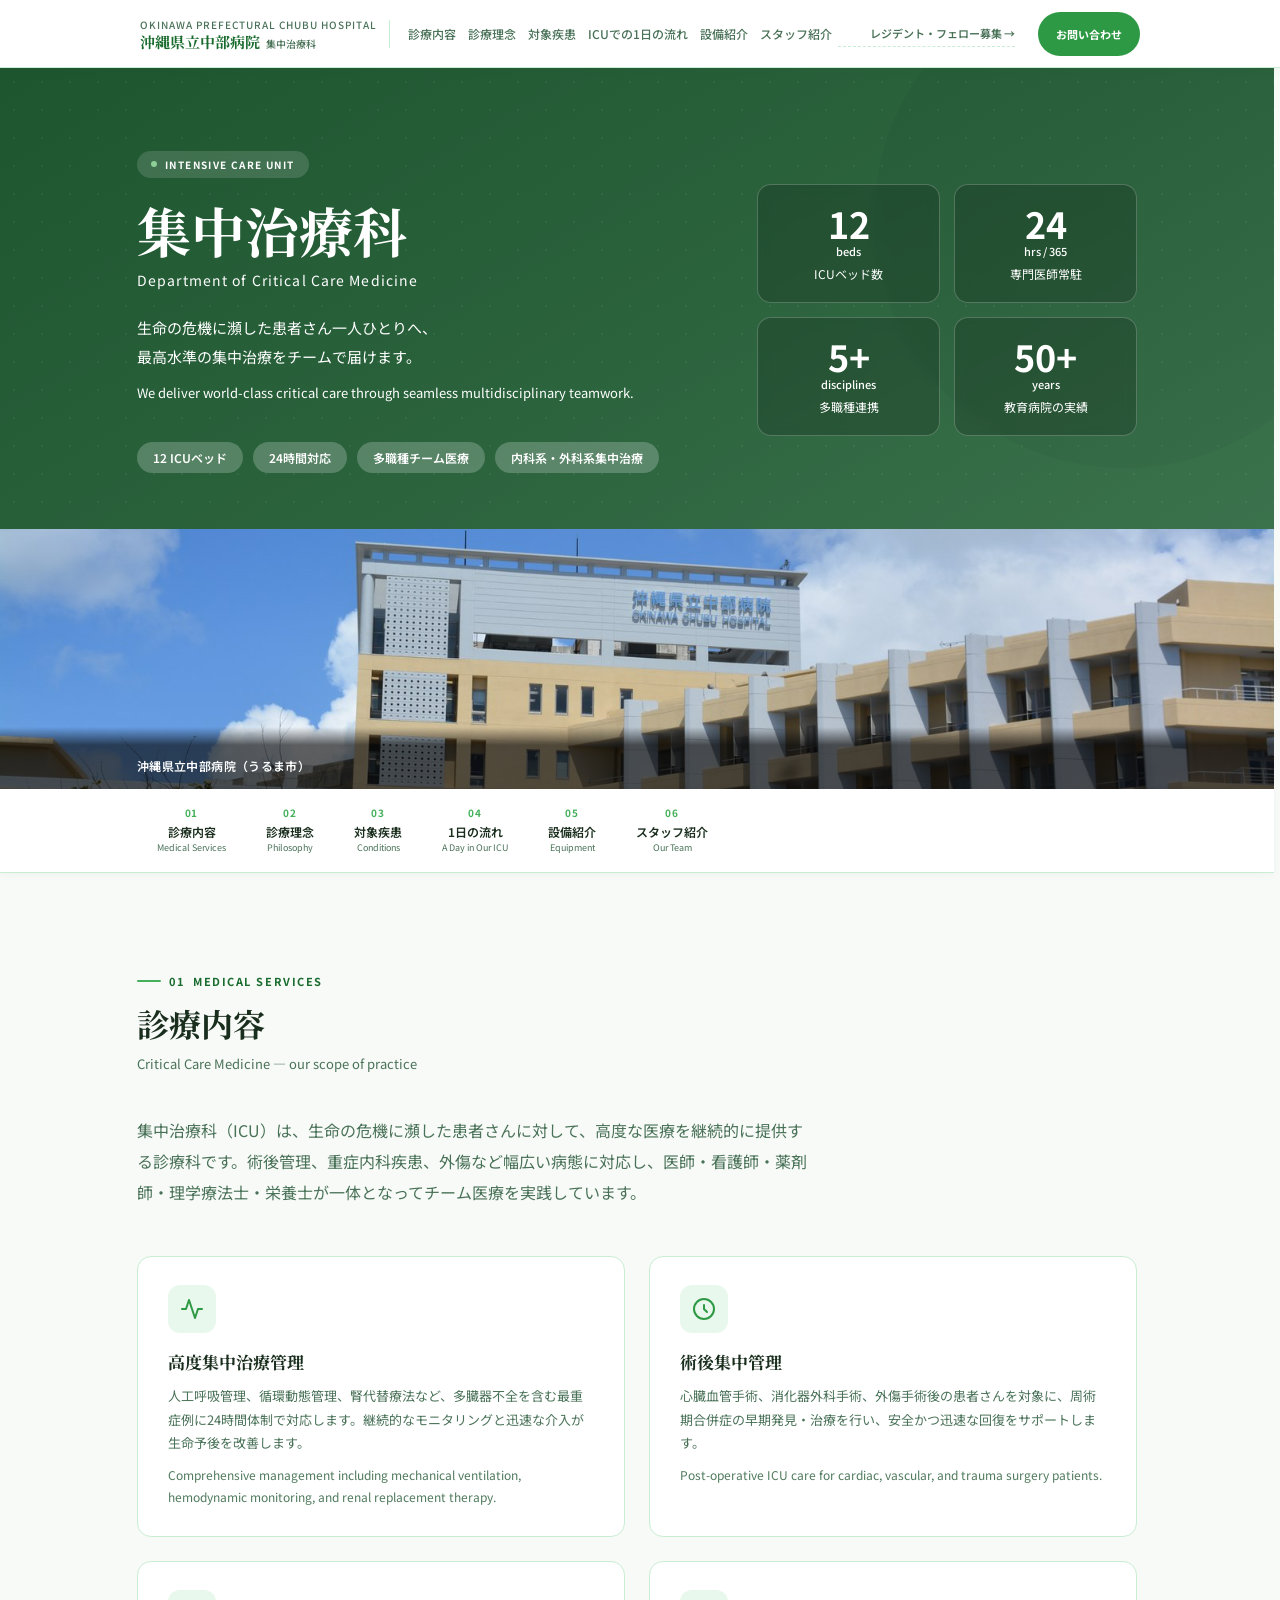
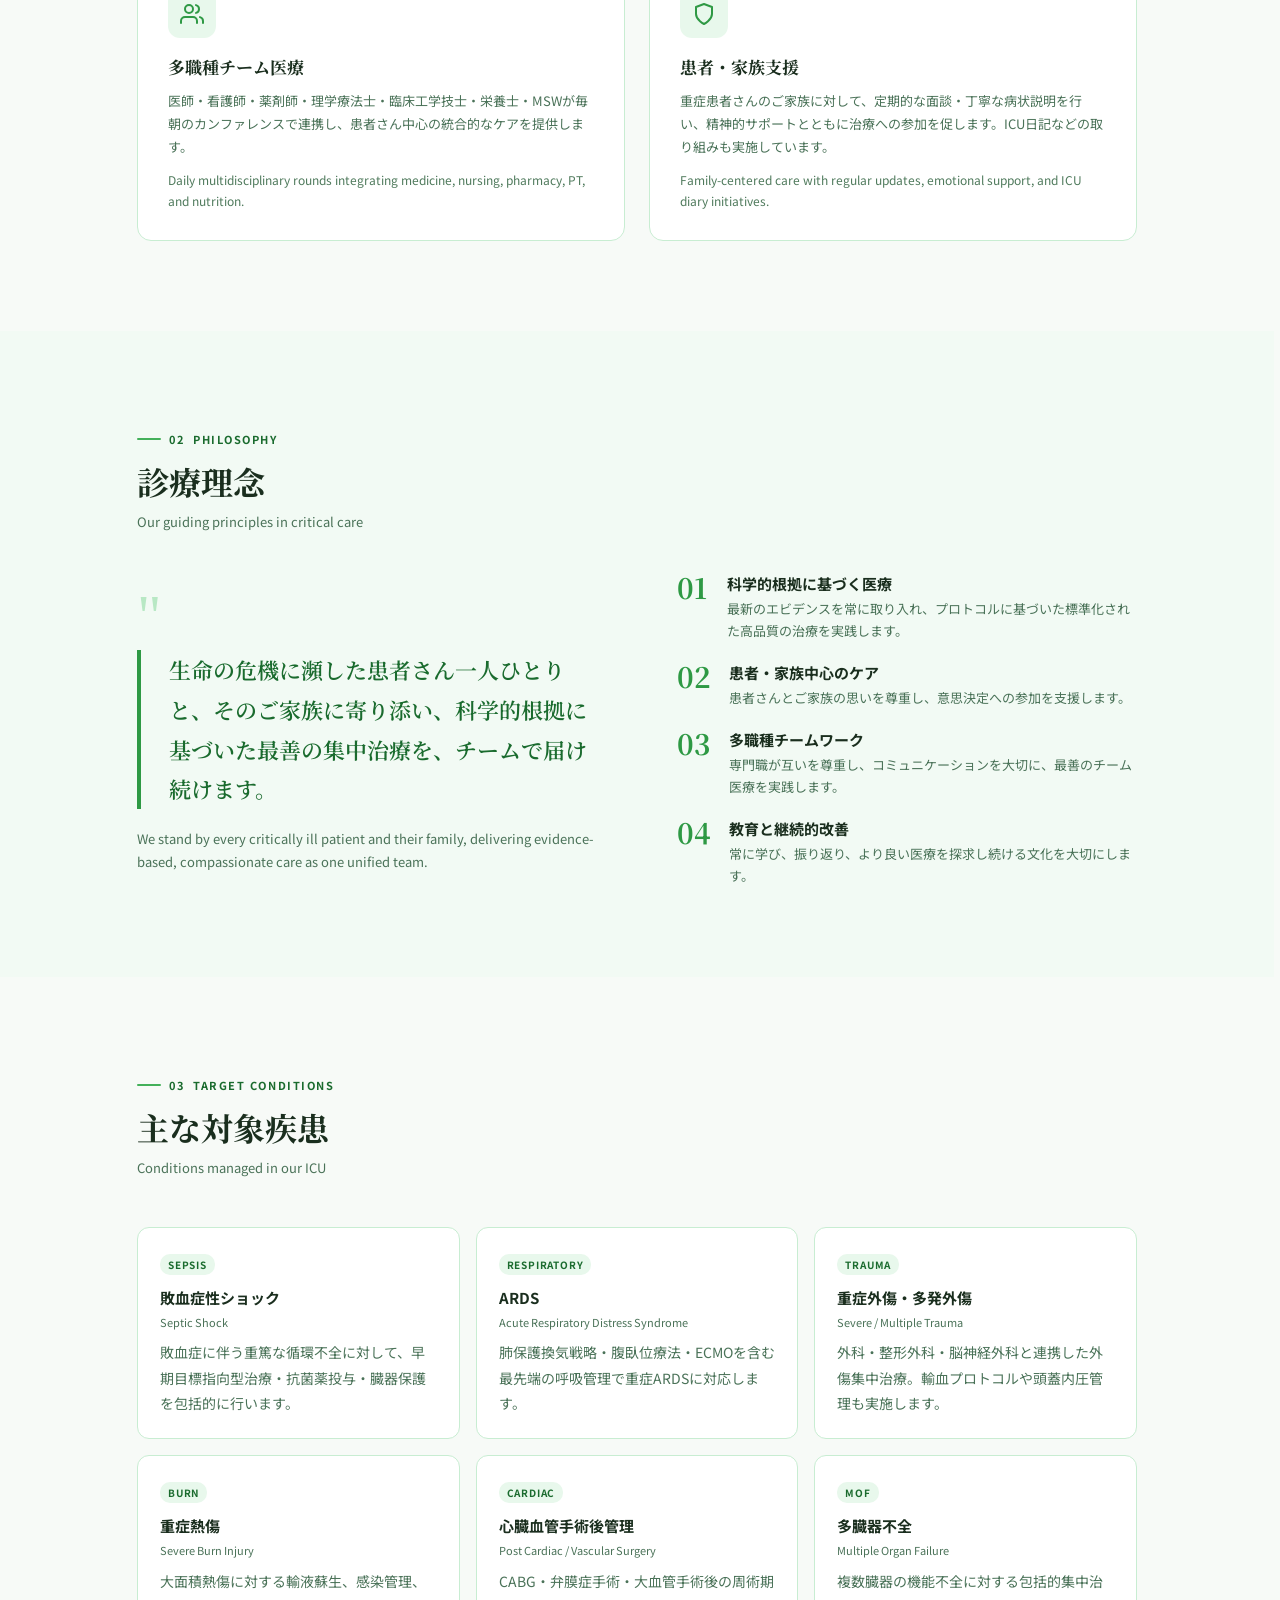
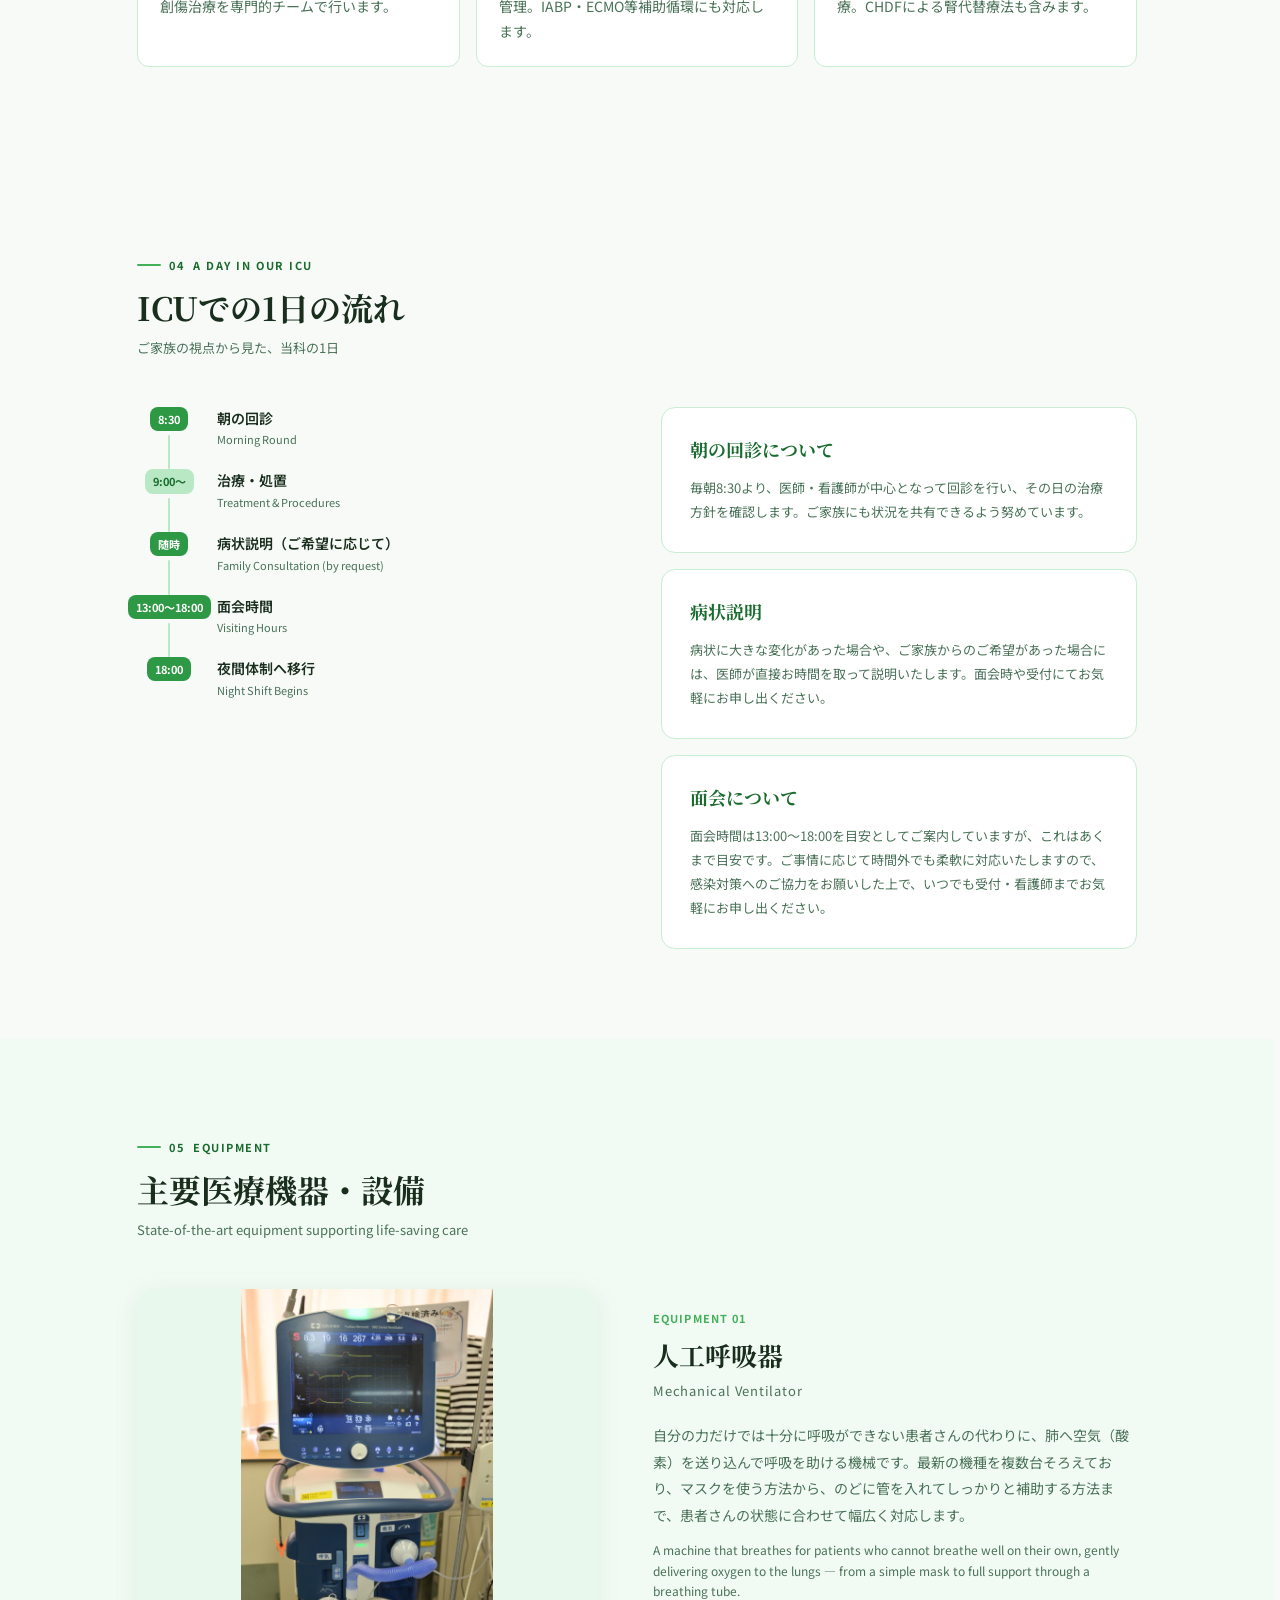
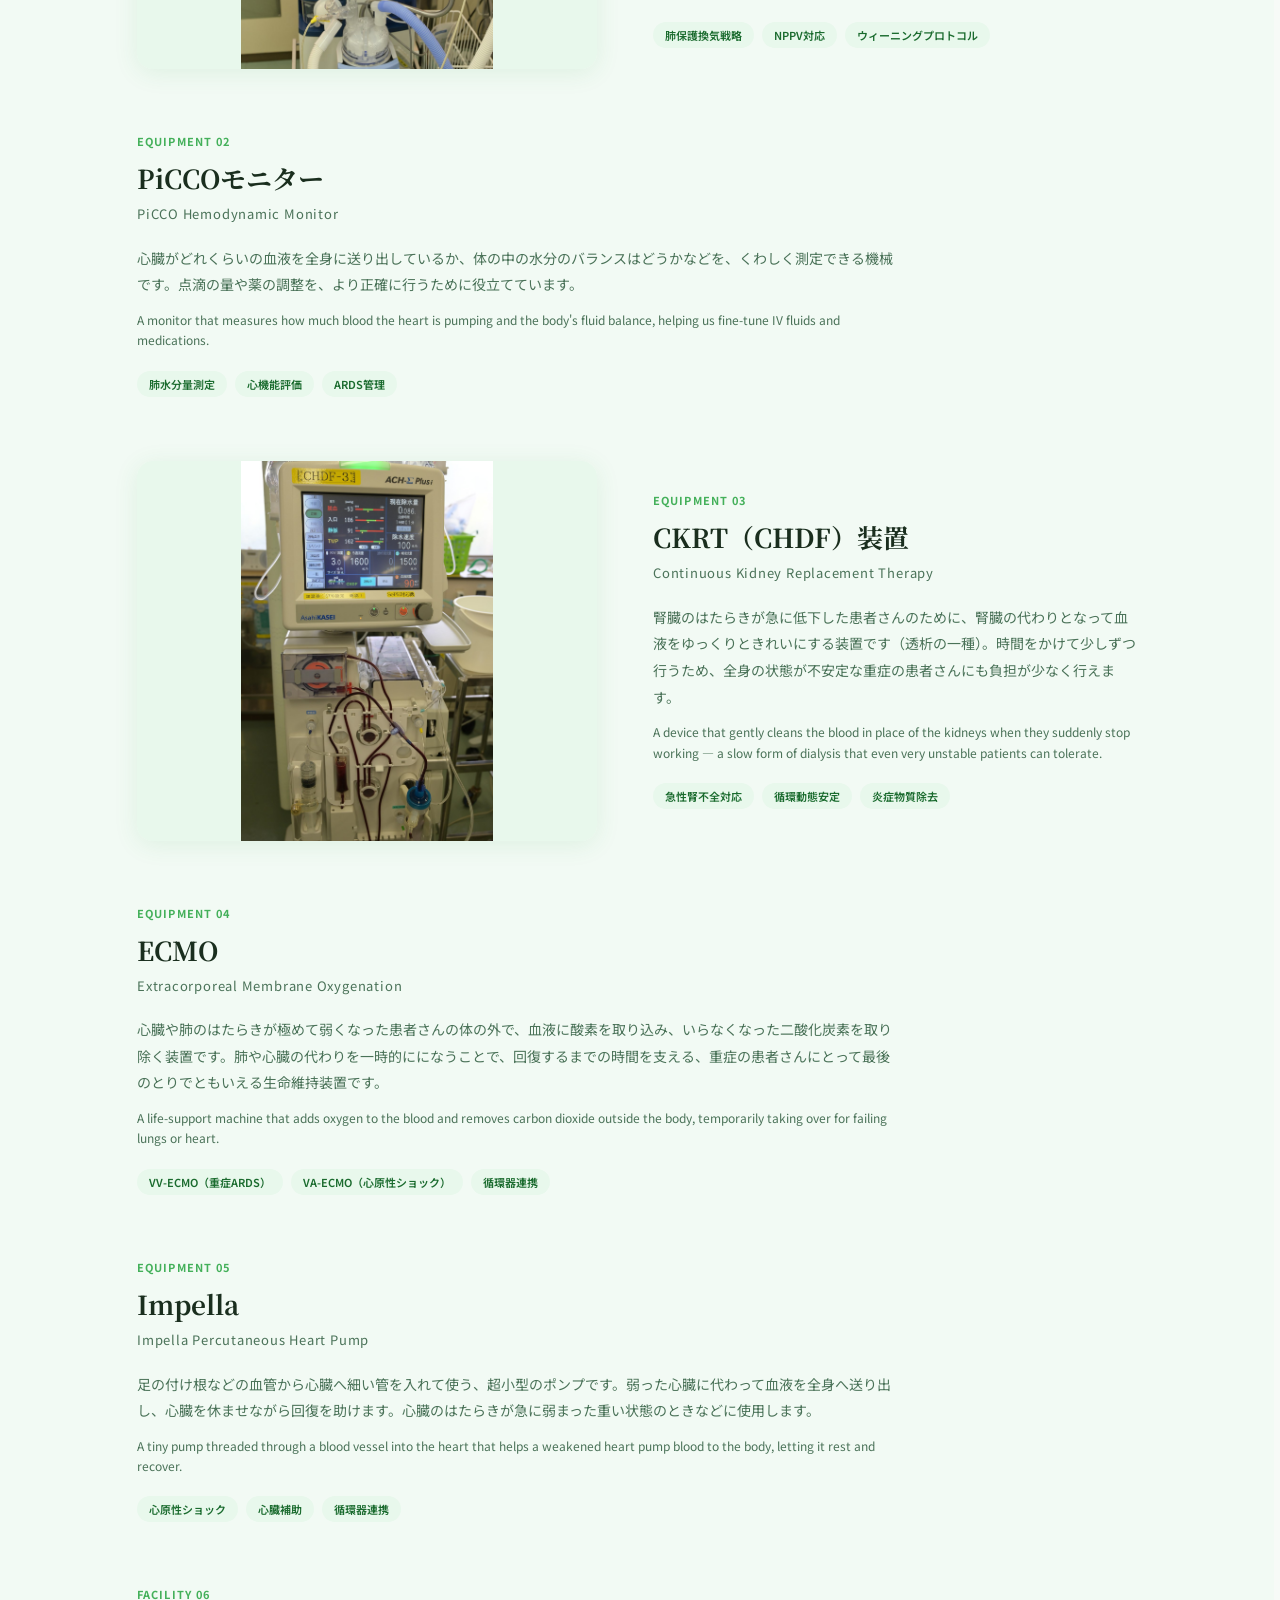
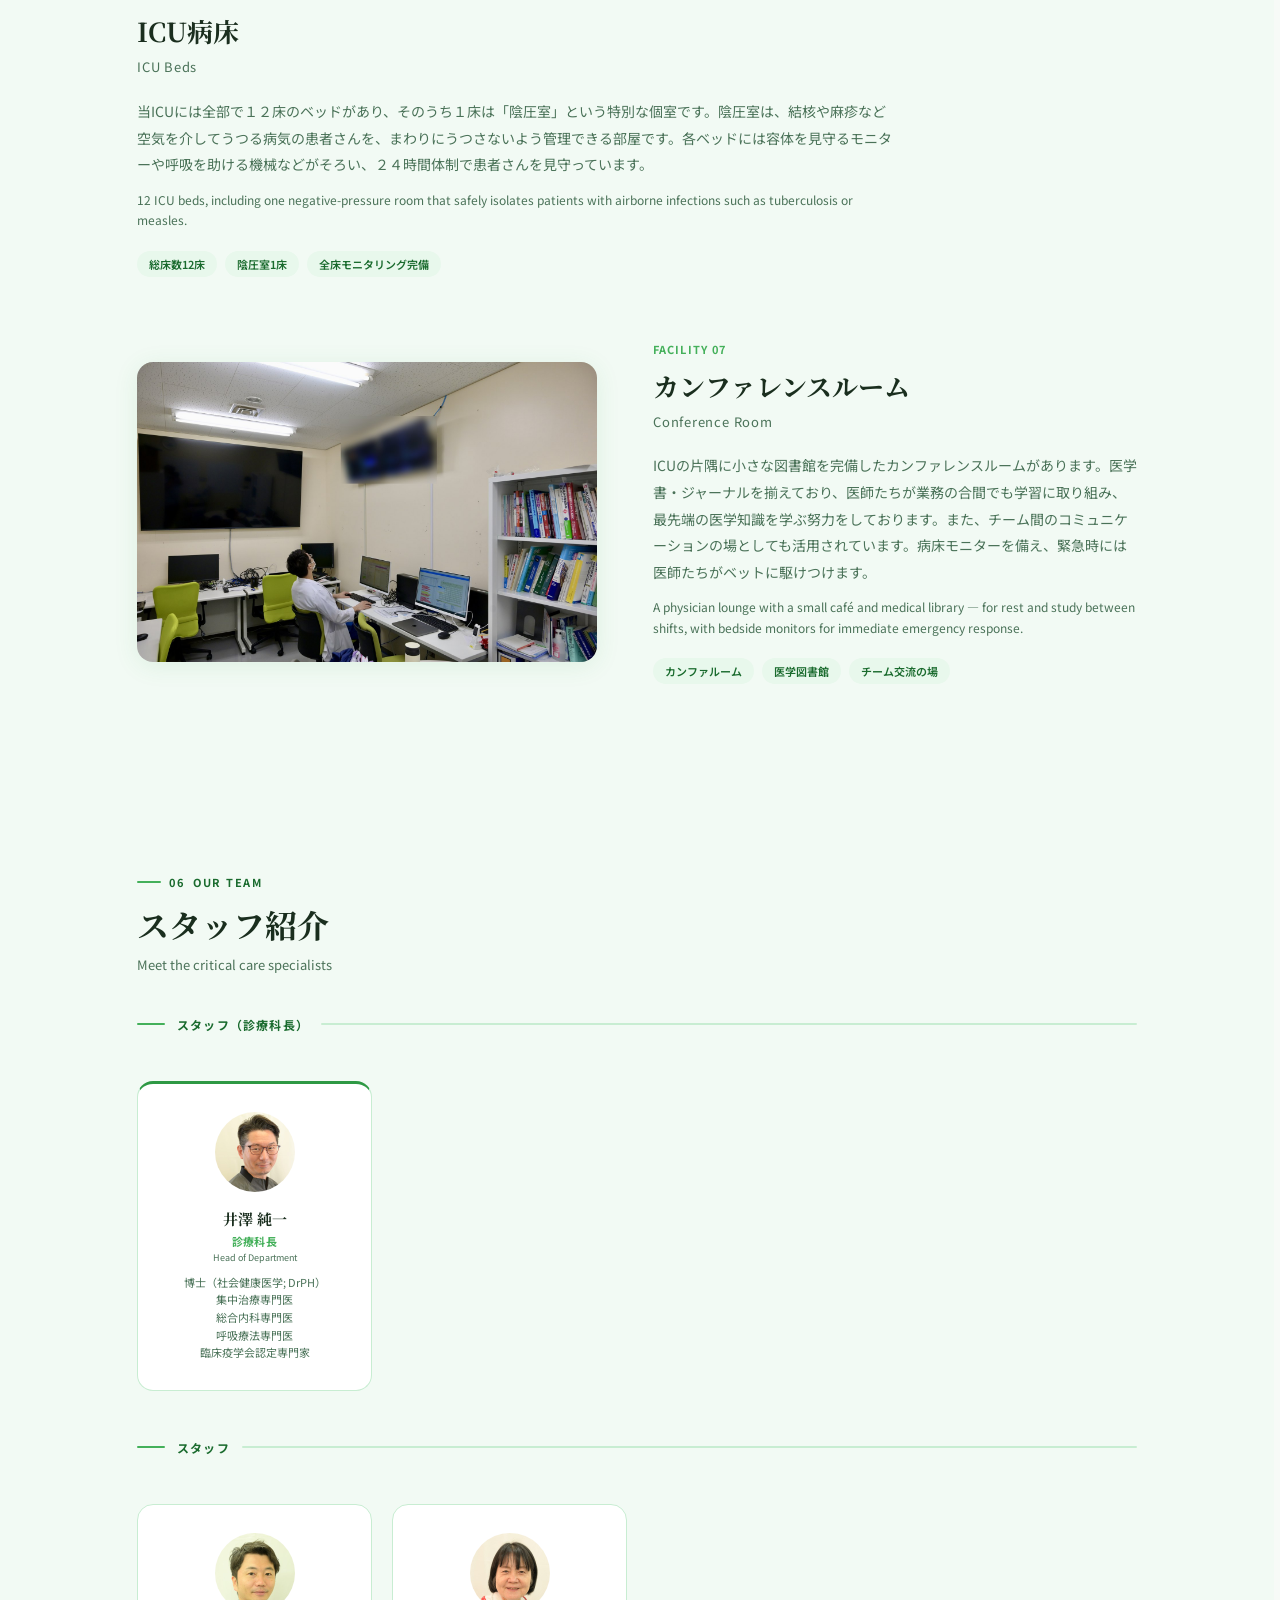
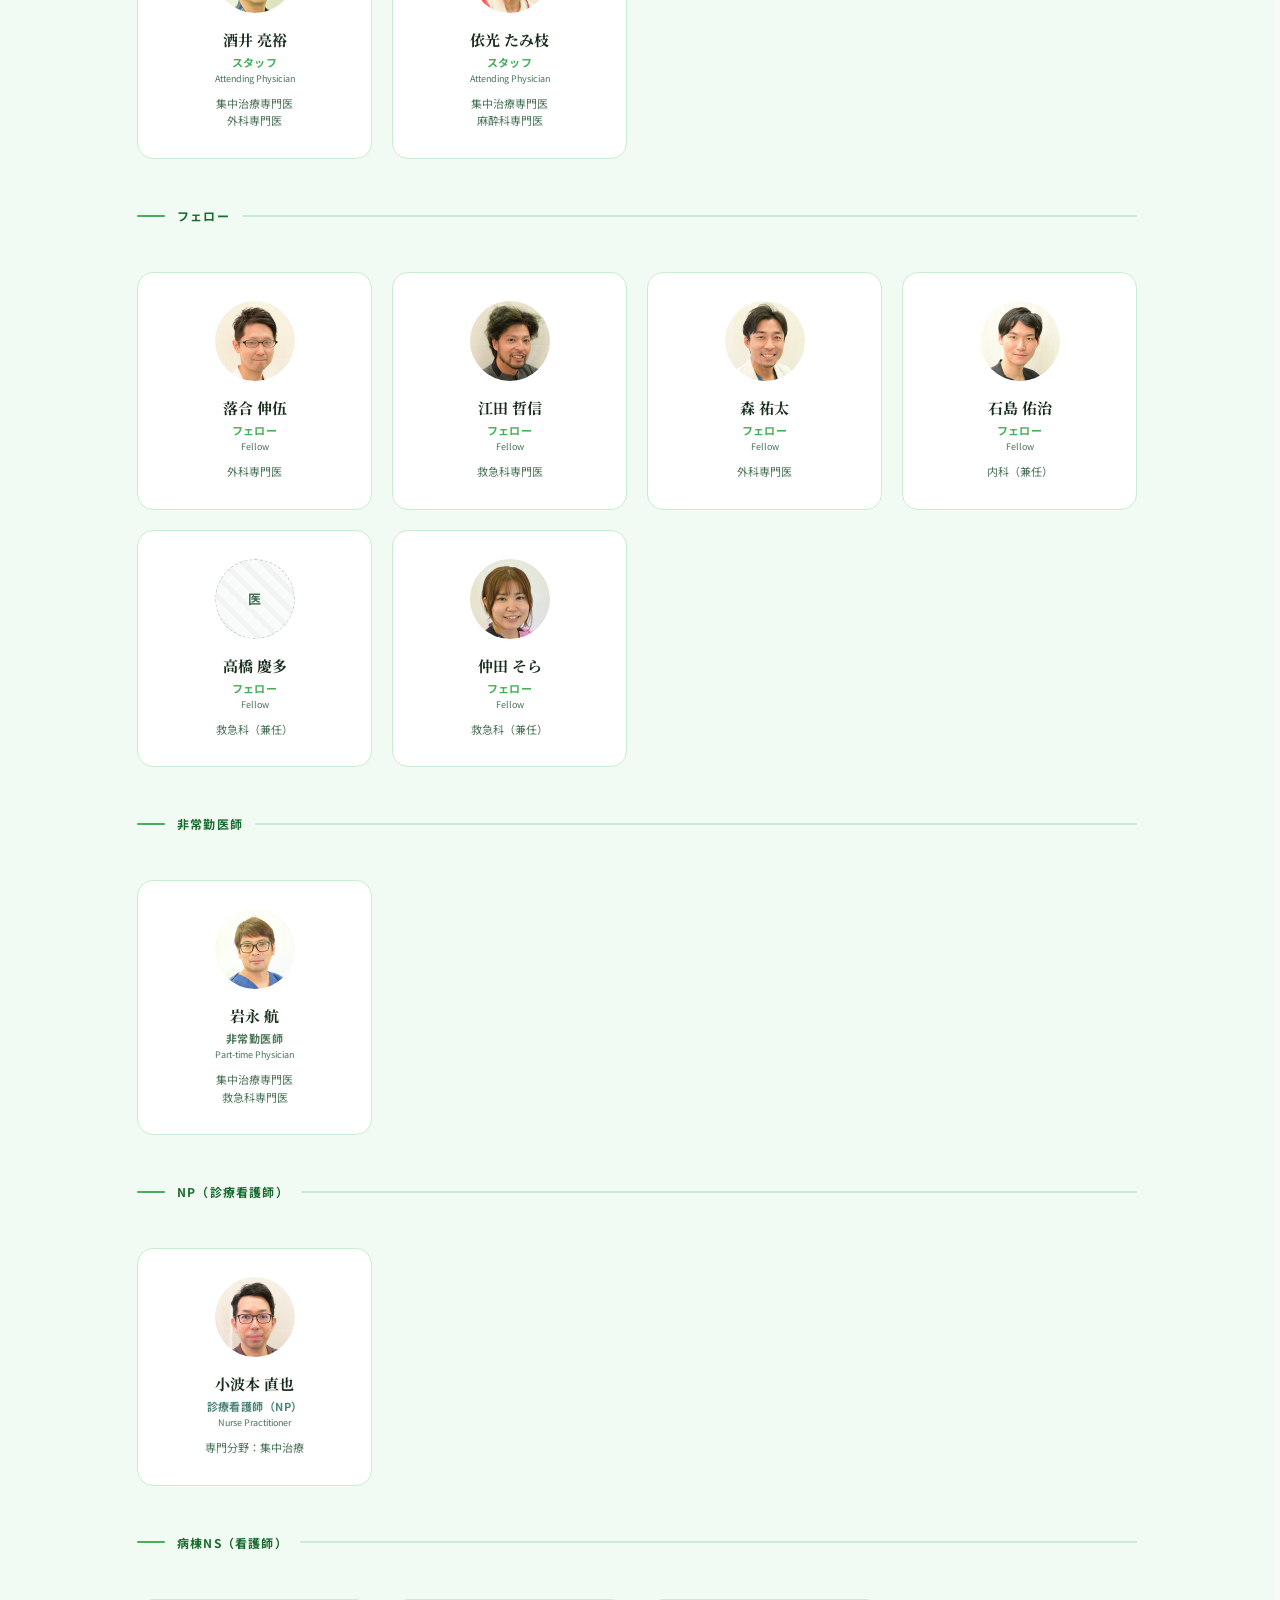
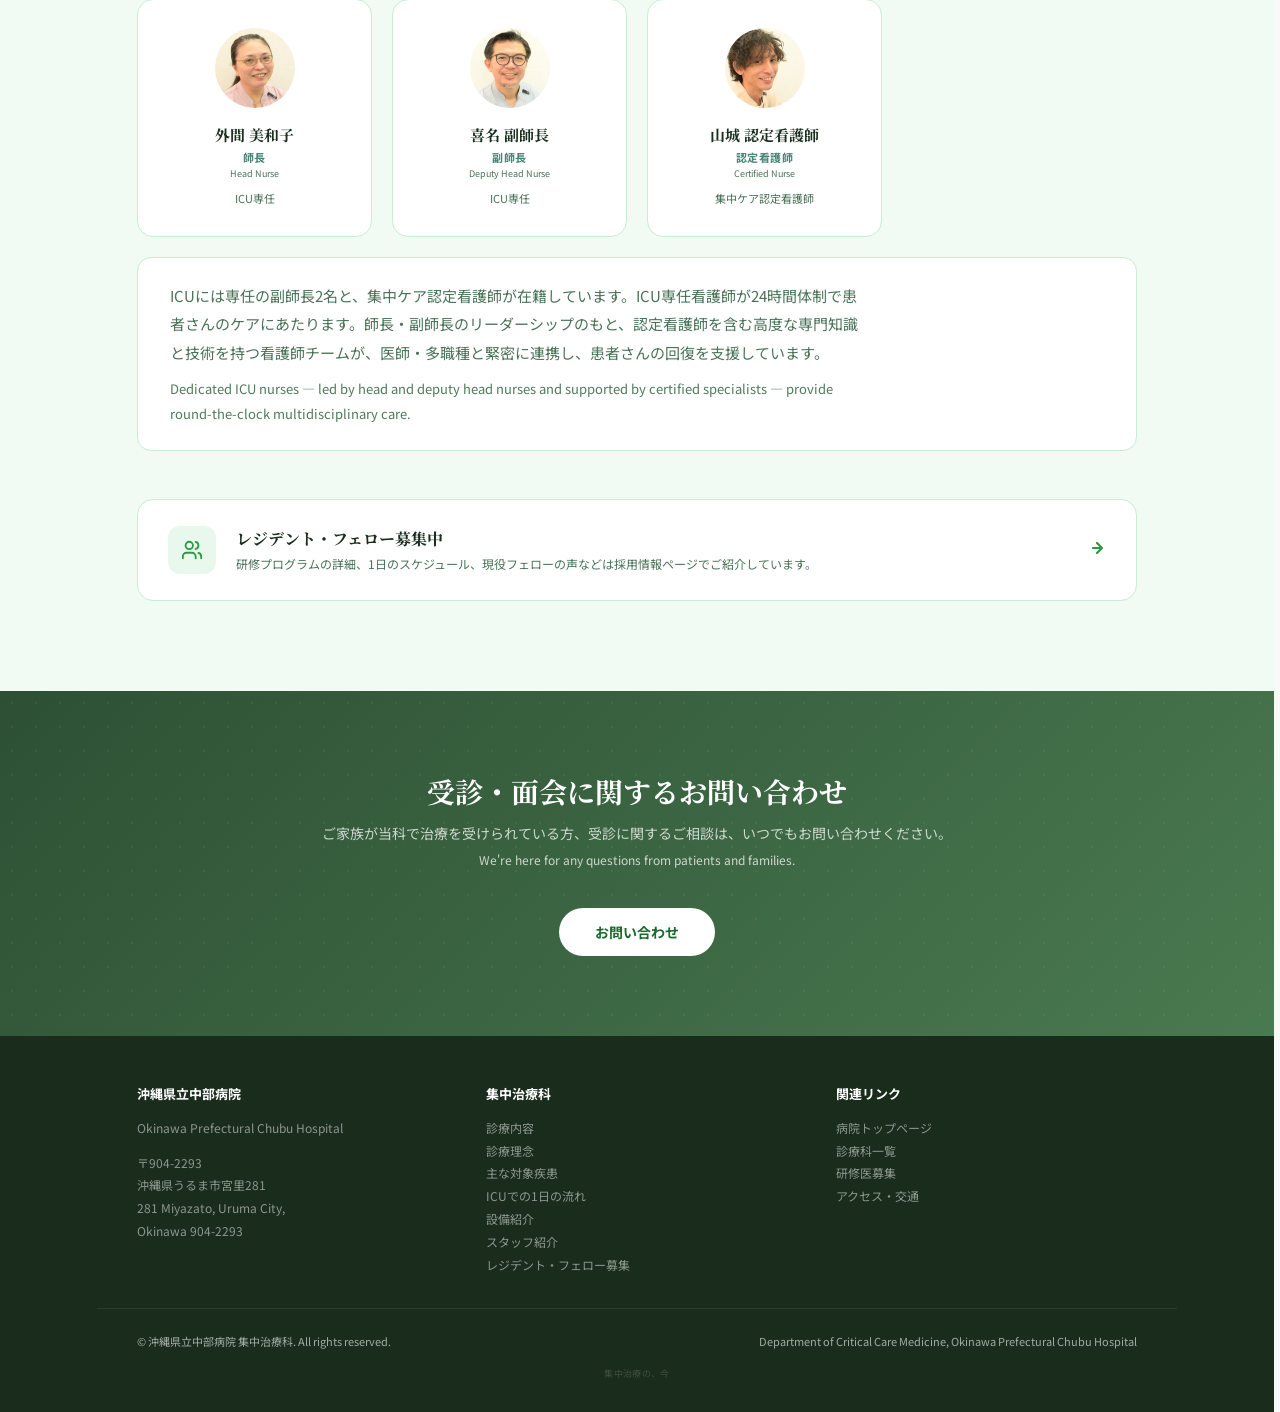
==== commit c7237bc5: "他己紹介の看護師枠に島袋、認定看護師枠に山城の写真を入れて公開 Co-Authored-By: Claude Opus 5.5 <noreply@anthropic.com>" ====
--- a/index.html
+++ b/index.html
@@ -667,10 +667,11 @@
           <div class="staff-role-en">Deputy Head Nurse</div>
           <div class="staff-spec">ICU専任</div>
         </div>
-        <!-- 氏名が未記入の2枚は、公式ページに空欄が出ている状態になるため非表示にしている
+        <!-- 氏名が未記入の副師長の1枚は、公式ページに空欄が出ている状態になるため非表示にしている
              （2026-09-16）。人員体制は下の .staff-note の1文目で伝えている。
              氏名の掲載について本人の同意が取れたら、hidden を外して .staff-name と
-             .staff-note の1文目をあわせて直す。 -->
+             .staff-note の1文目をあわせて直す。
+             認定看護師の1枚は 2026-10-21 に山城さんの写真で公開（名は未確認のため姓のみ）。 -->
         <div class="staff-card tier-nursing reveal" hidden>
           <div class="staff-photo"><div class="img-placeholder" style="width:80px;height:80px;border-radius:50%;"><span class="staff-avatar-initial">看</span></div></div>
           <div class="staff-name">氏　名</div>
@@ -678,9 +679,9 @@
           <div class="staff-role-en">Deputy Head Nurse</div>
           <div class="staff-spec">ICU専任</div>
         </div>
-        <div class="staff-card tier-nursing reveal" hidden>
-          <div class="staff-photo"><div class="img-placeholder" style="width:80px;height:80px;border-radius:50%;"><span class="staff-avatar-initial">認</span></div></div>
-          <div class="staff-name">氏　名</div>
+        <div class="staff-card tier-nursing reveal">
+          <div class="staff-photo"><img class="staff-img" src="media/photos/yamashiro.jpg" alt="山城 認定看護師" width="320" height="320" loading="lazy"></div>
+          <div class="staff-name">山城 認定看護師</div>
           <div class="staff-role">認定看護師</div>
           <div class="staff-role-en">Certified Nurse</div>
           <div class="staff-spec">集中ケア認定看護師</div>
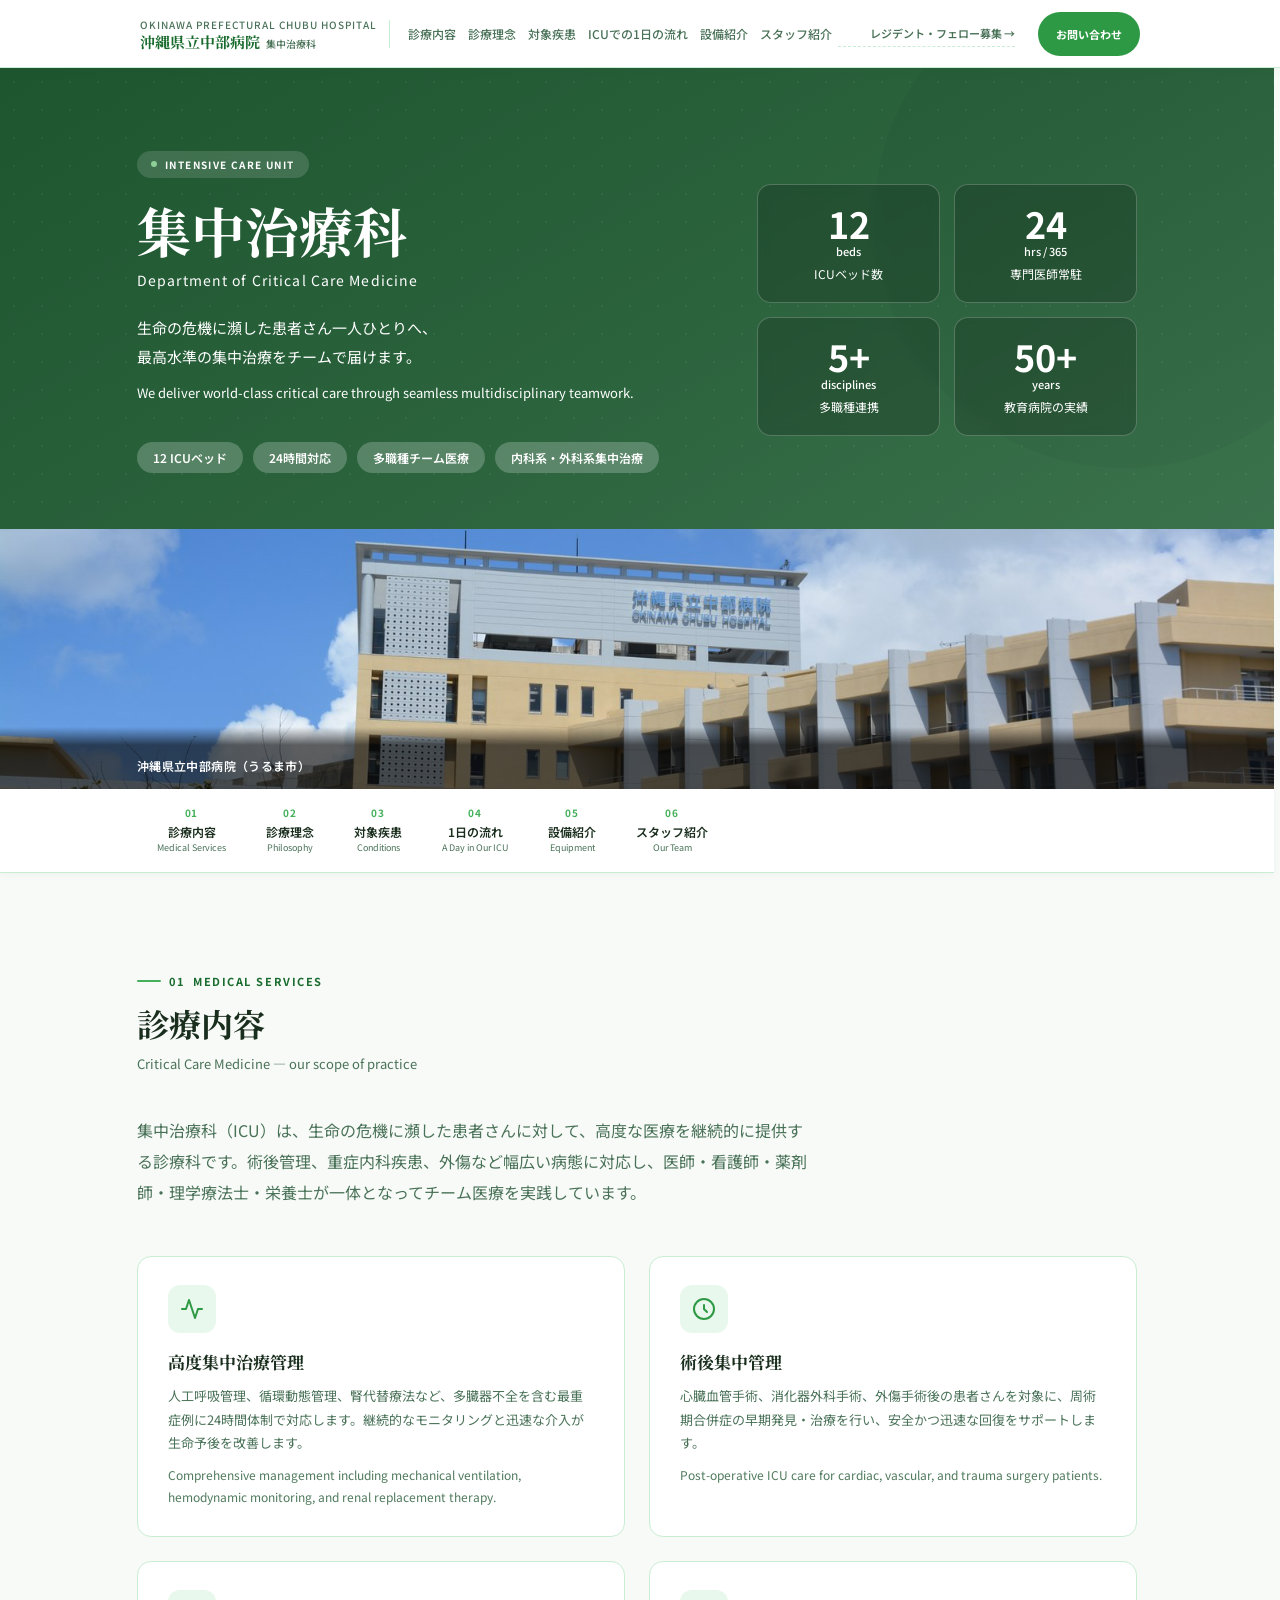
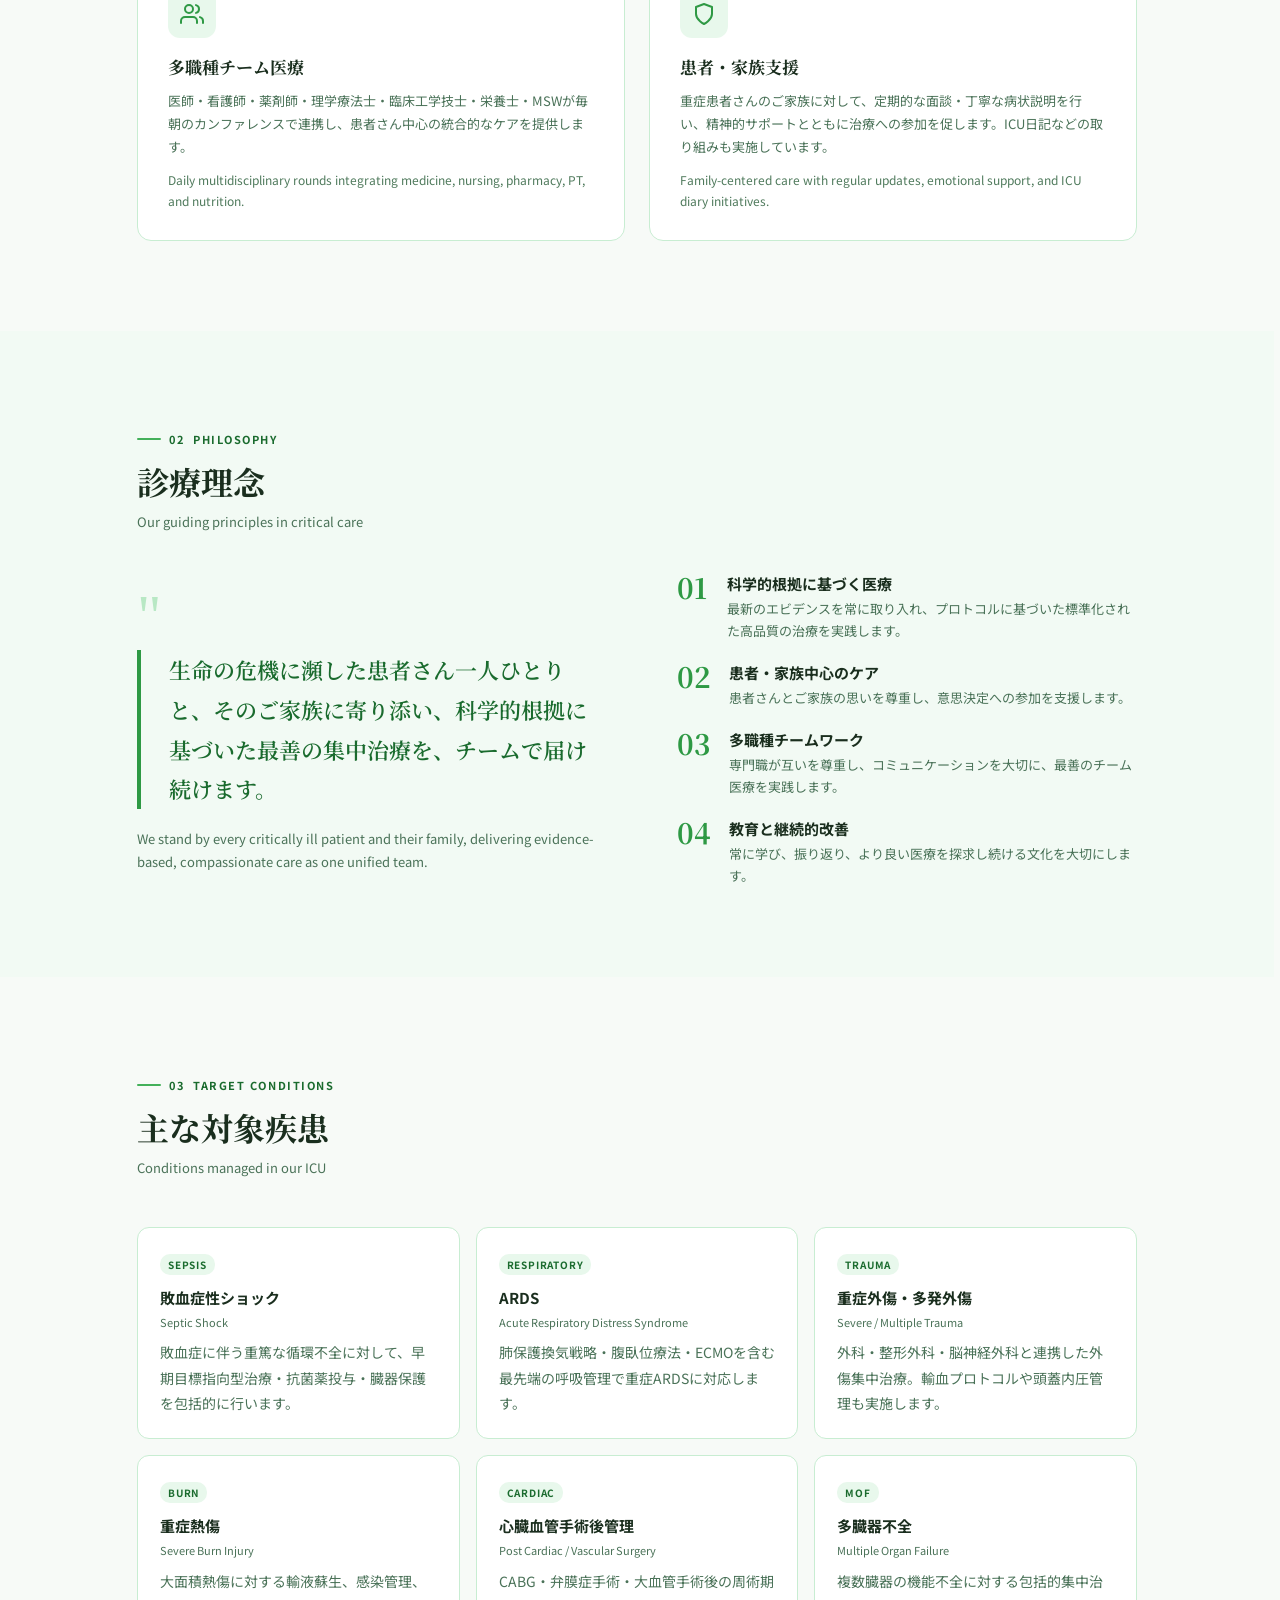
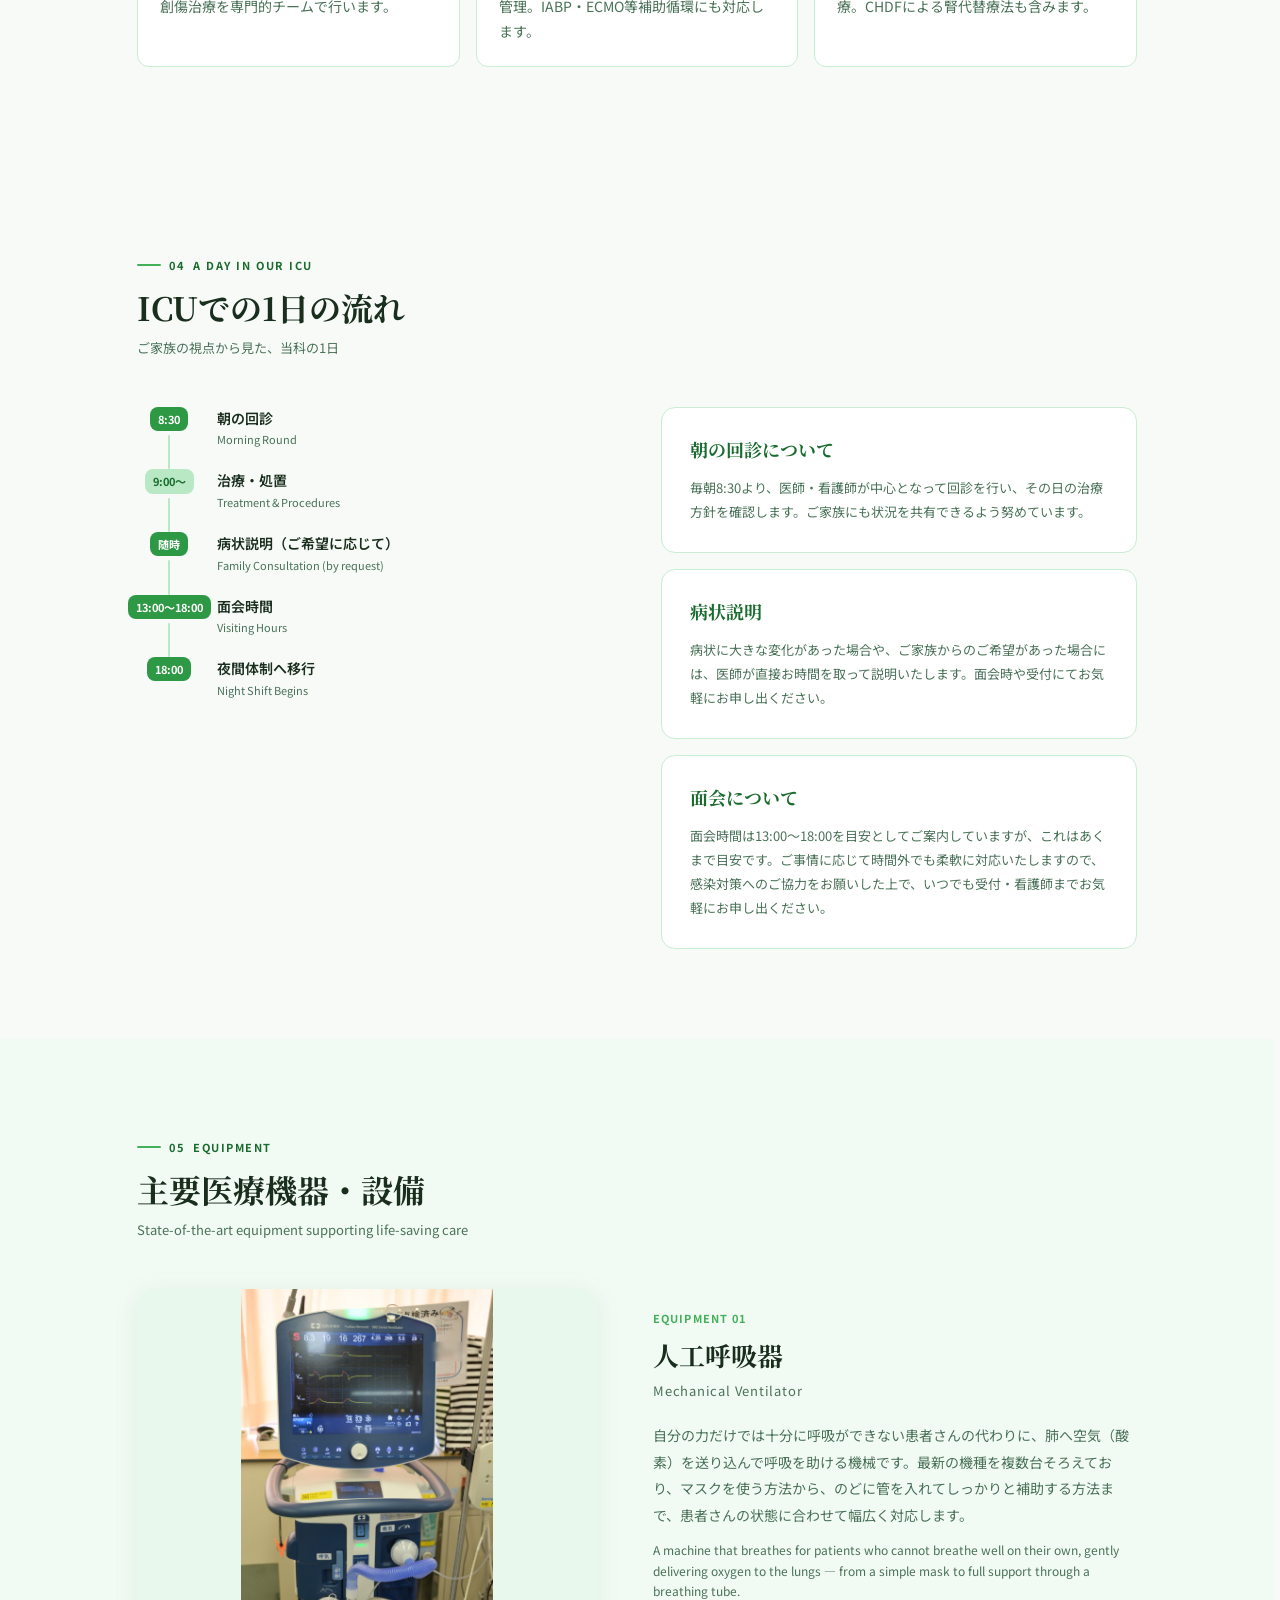
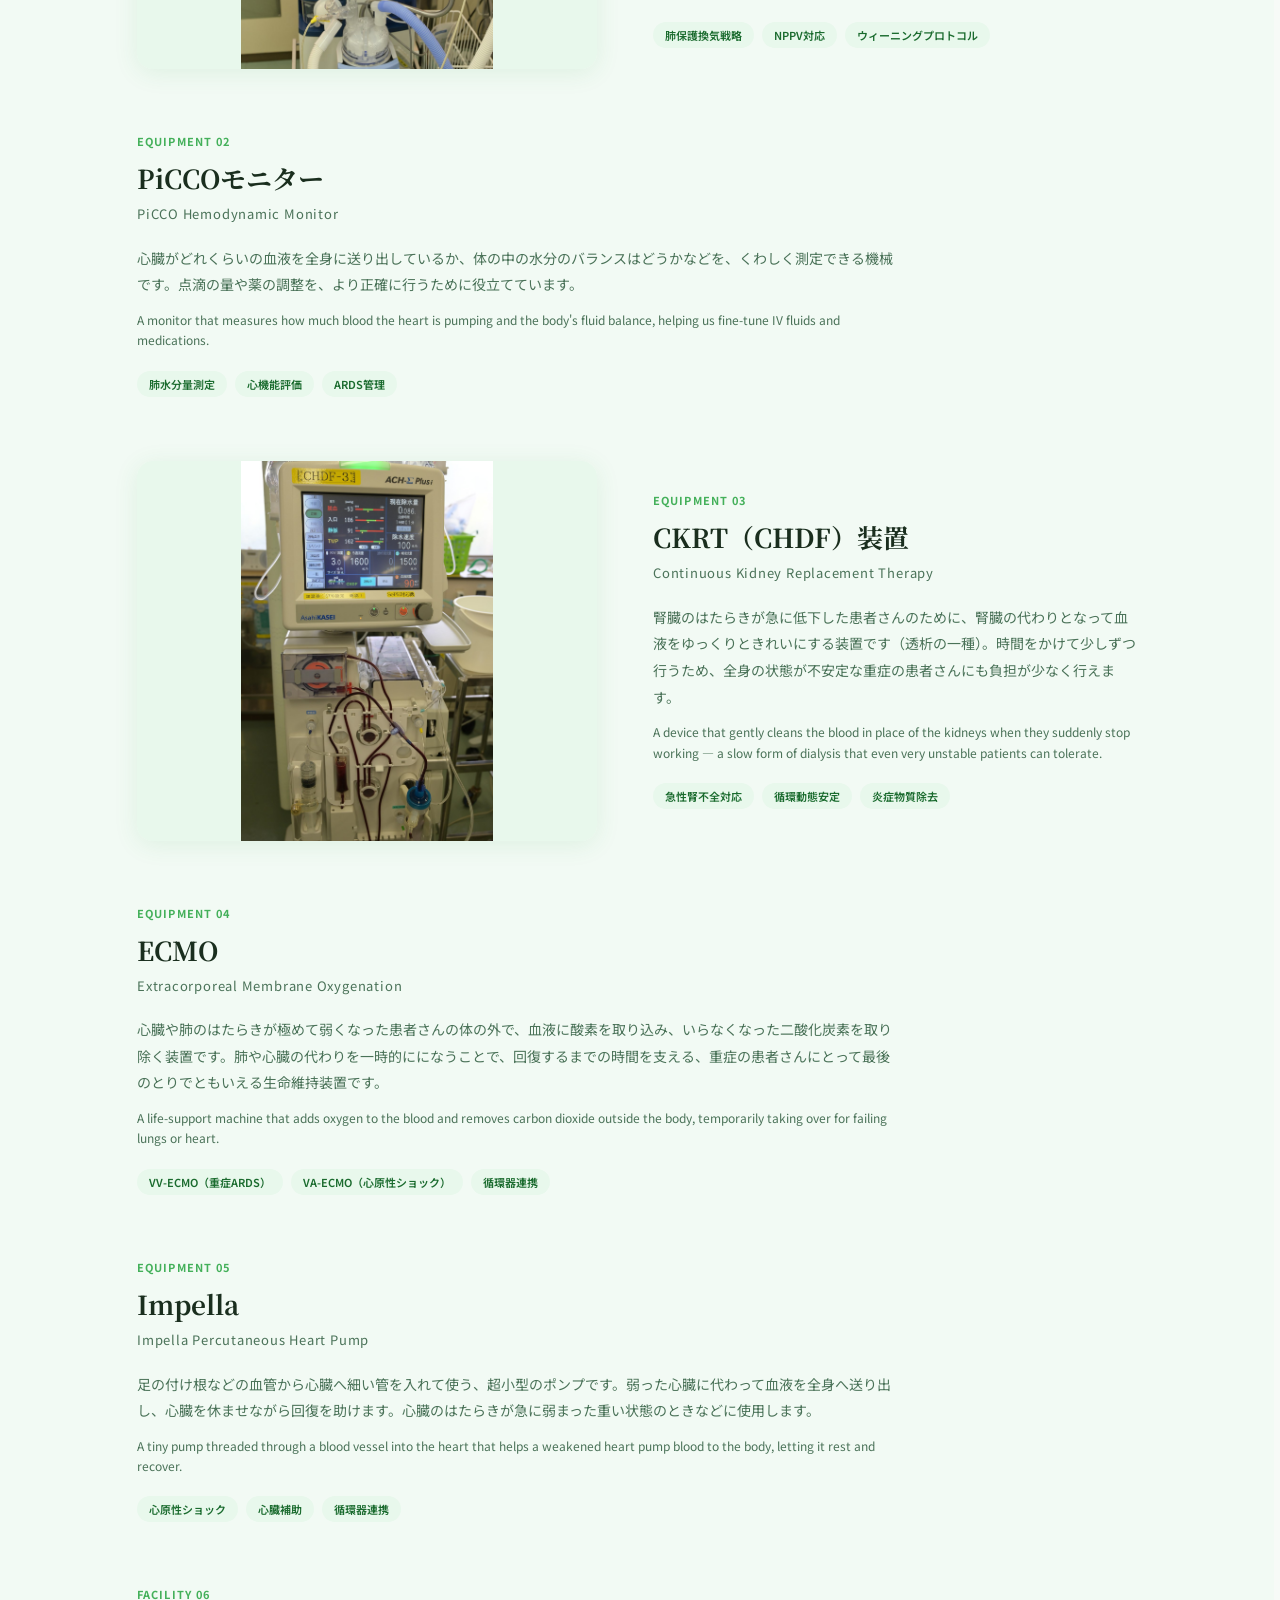
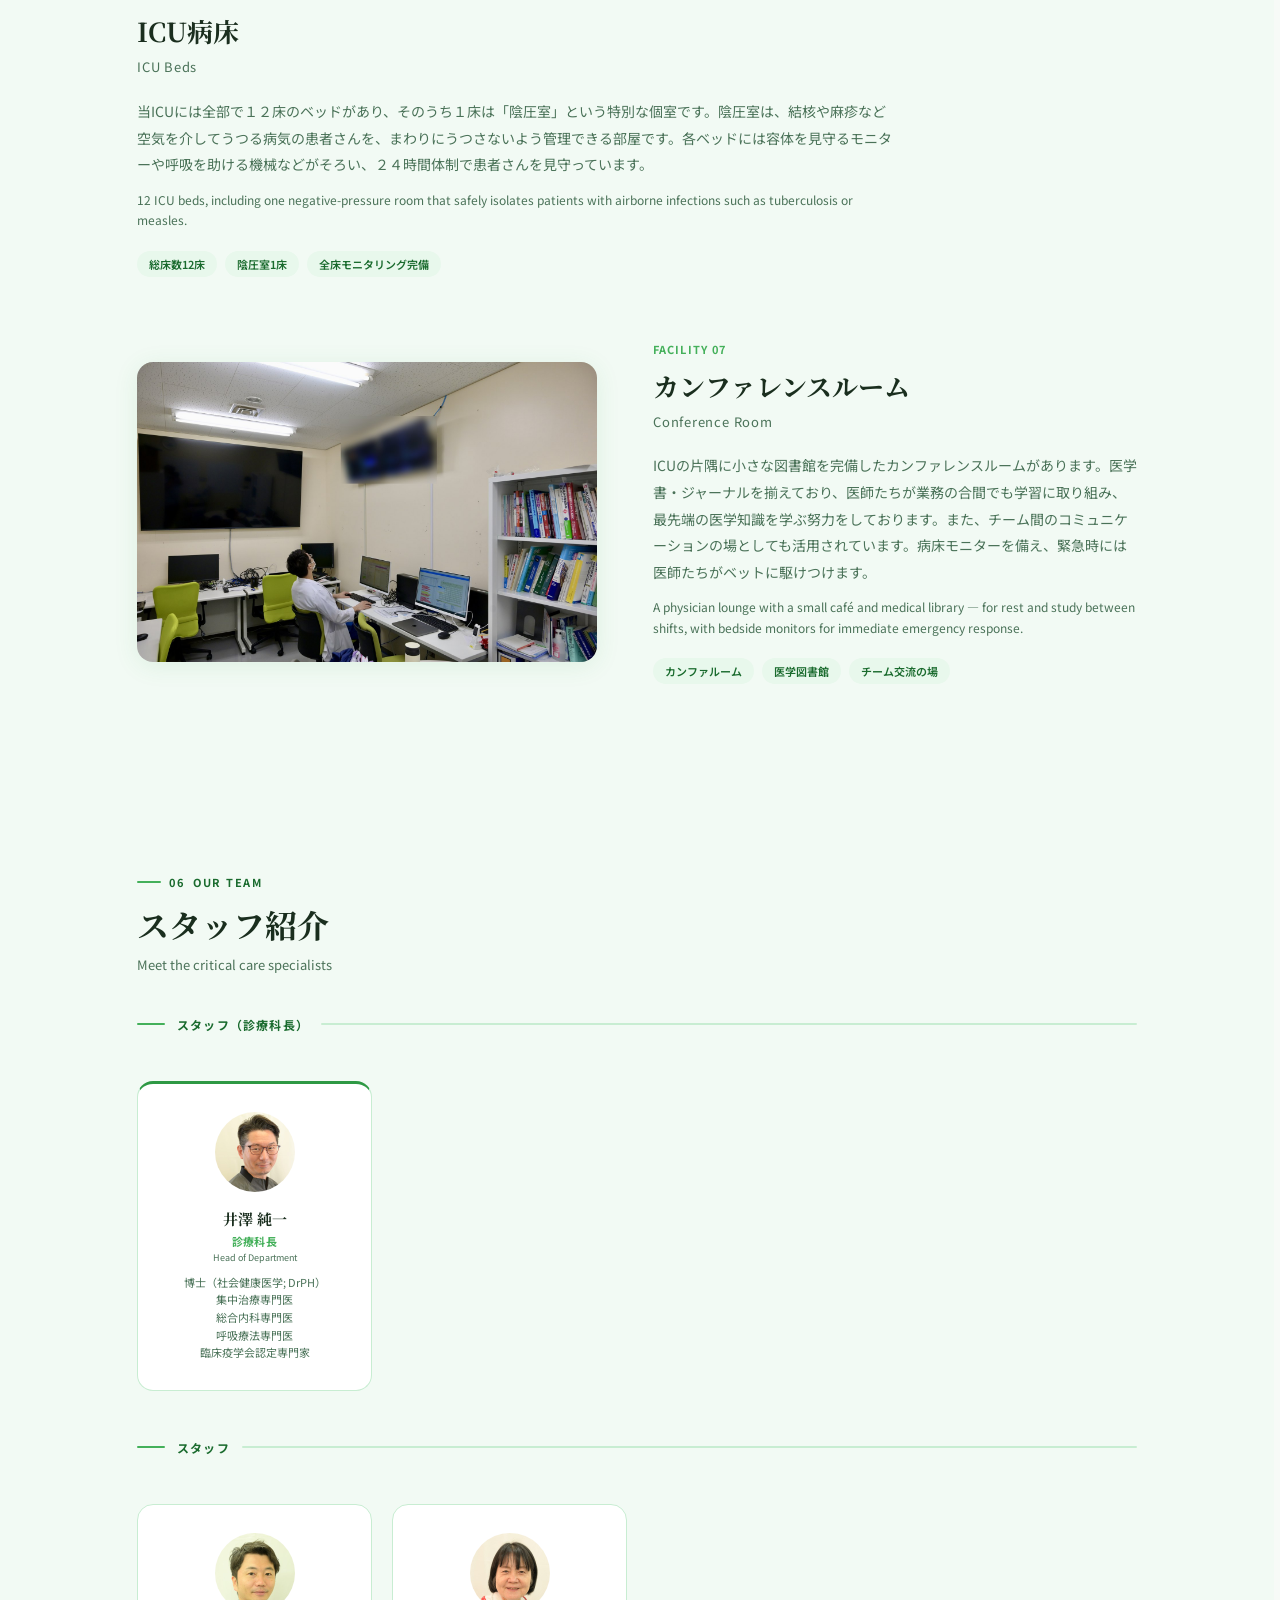
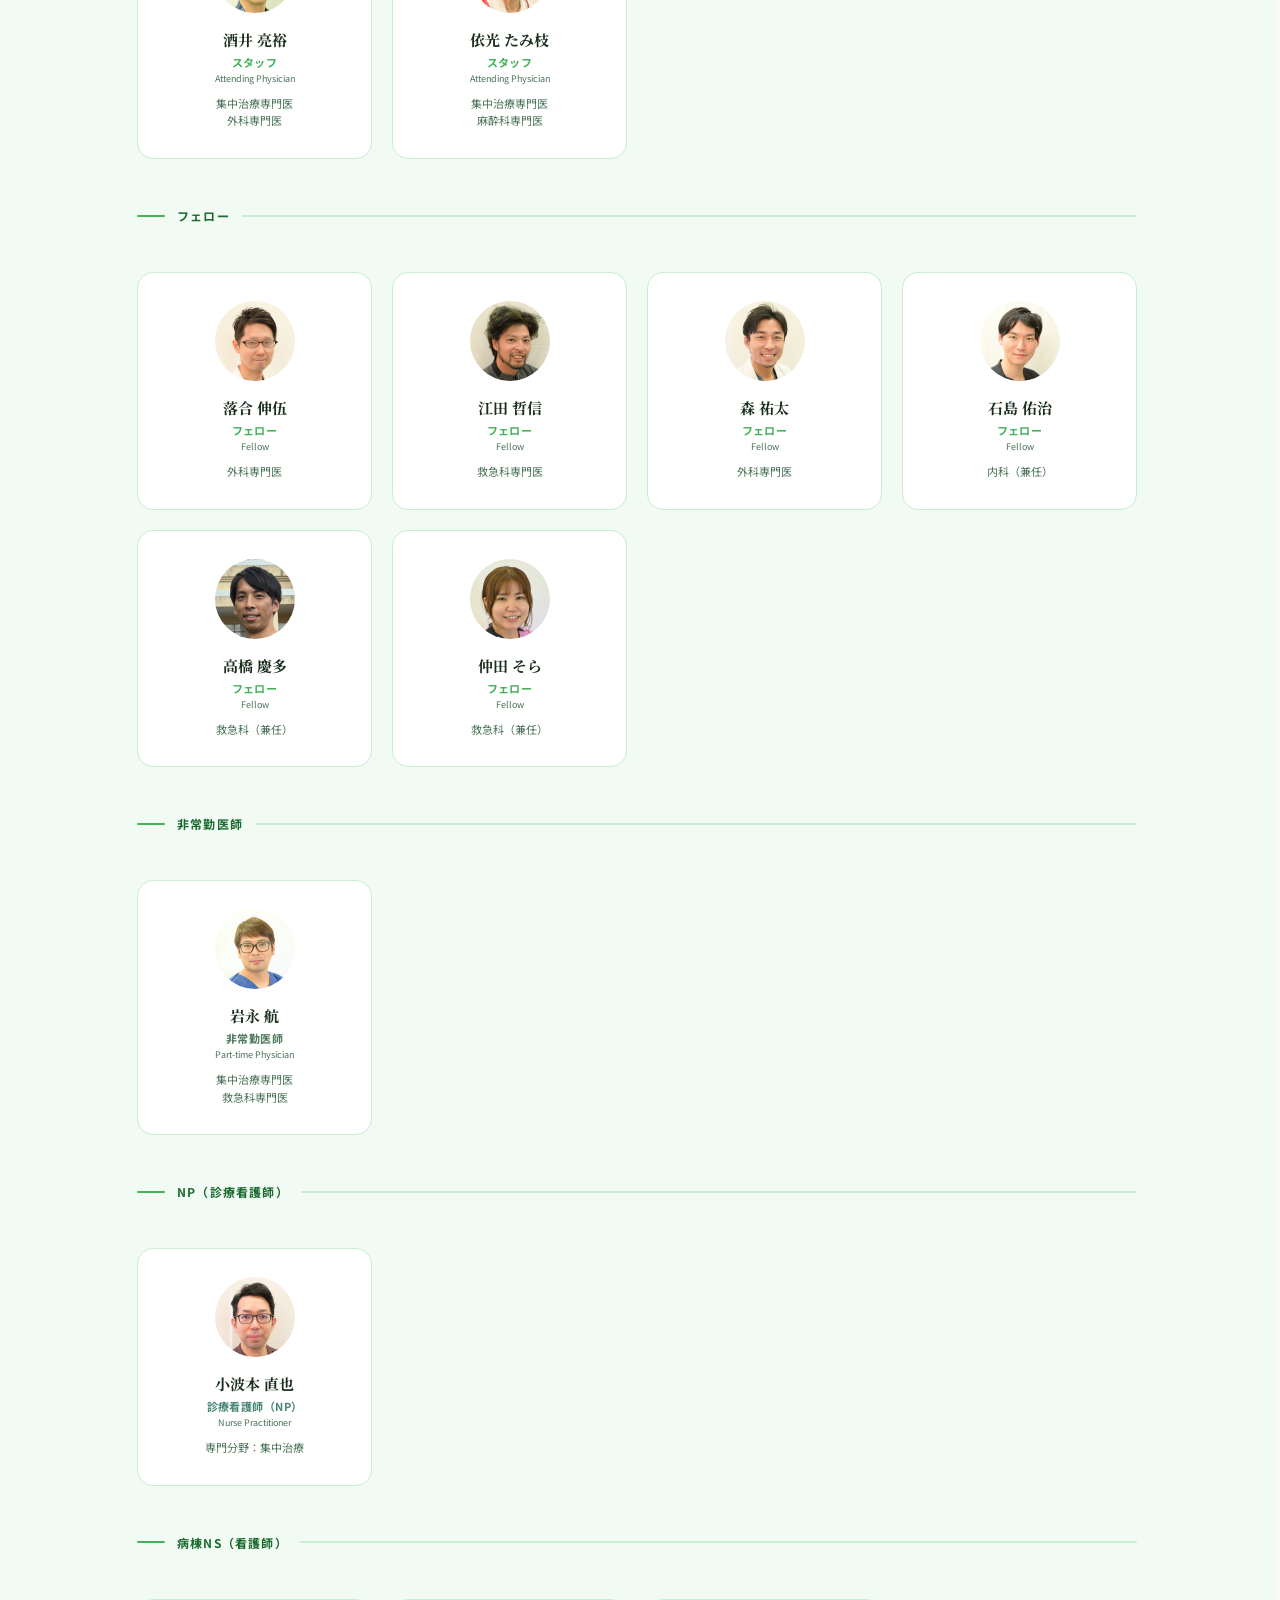
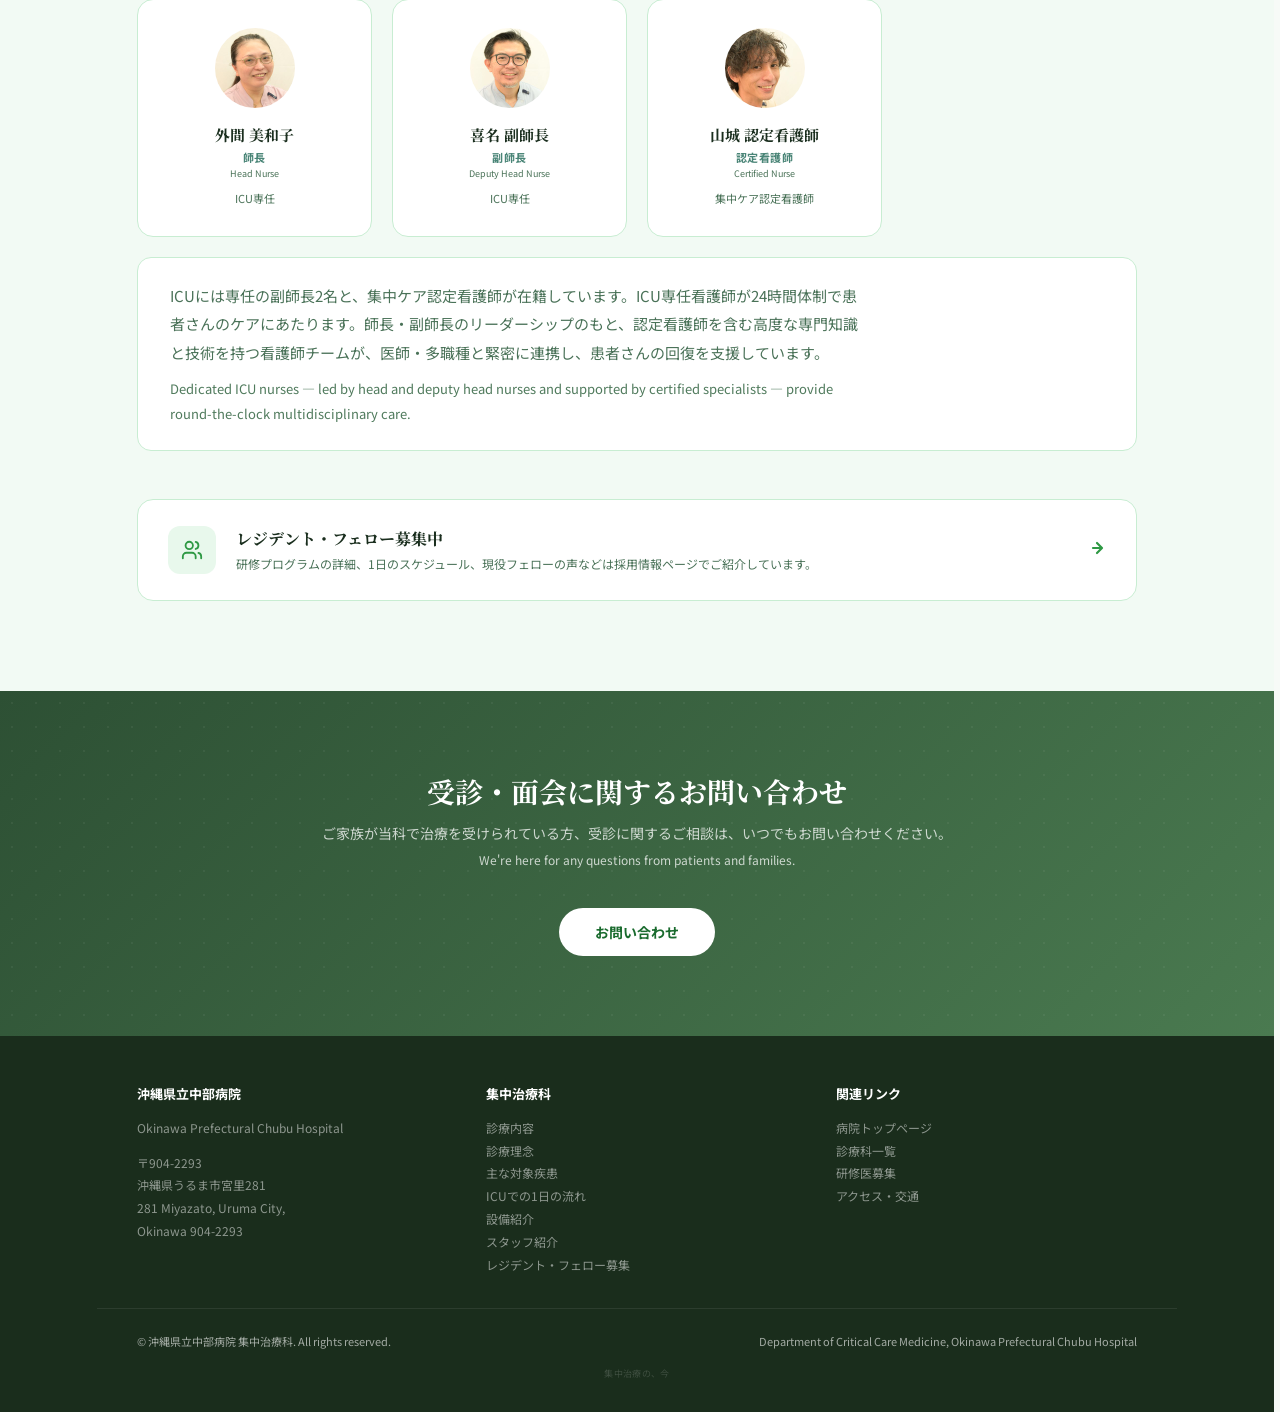
==== commit 460b27db: "山城の顔写真を中央に切り直し、高橋の顔写真を追加 Co-Authored-By: Claude Opus 5.5 <noreply@anthropic.com>" ====
--- a/index.html
+++ b/index.html
@@ -593,7 +593,7 @@
           <div class="staff-spec">内科（兼任）</div>
         </div>
         <div class="staff-card reveal">
-          <div class="staff-photo"><div class="img-placeholder" style="width:80px;height:80px;border-radius:50%;"><span class="staff-avatar-initial">医</span></div></div>
+          <div class="staff-photo"><img class="staff-img" src="media/photos/takahashi-keita.jpg" alt="高橋 慶多 フェロー" width="320" height="320" loading="lazy"></div>
           <div class="staff-name">高橋 慶多</div>
           <div class="staff-role">フェロー</div>
           <div class="staff-role-en">Fellow</div>
